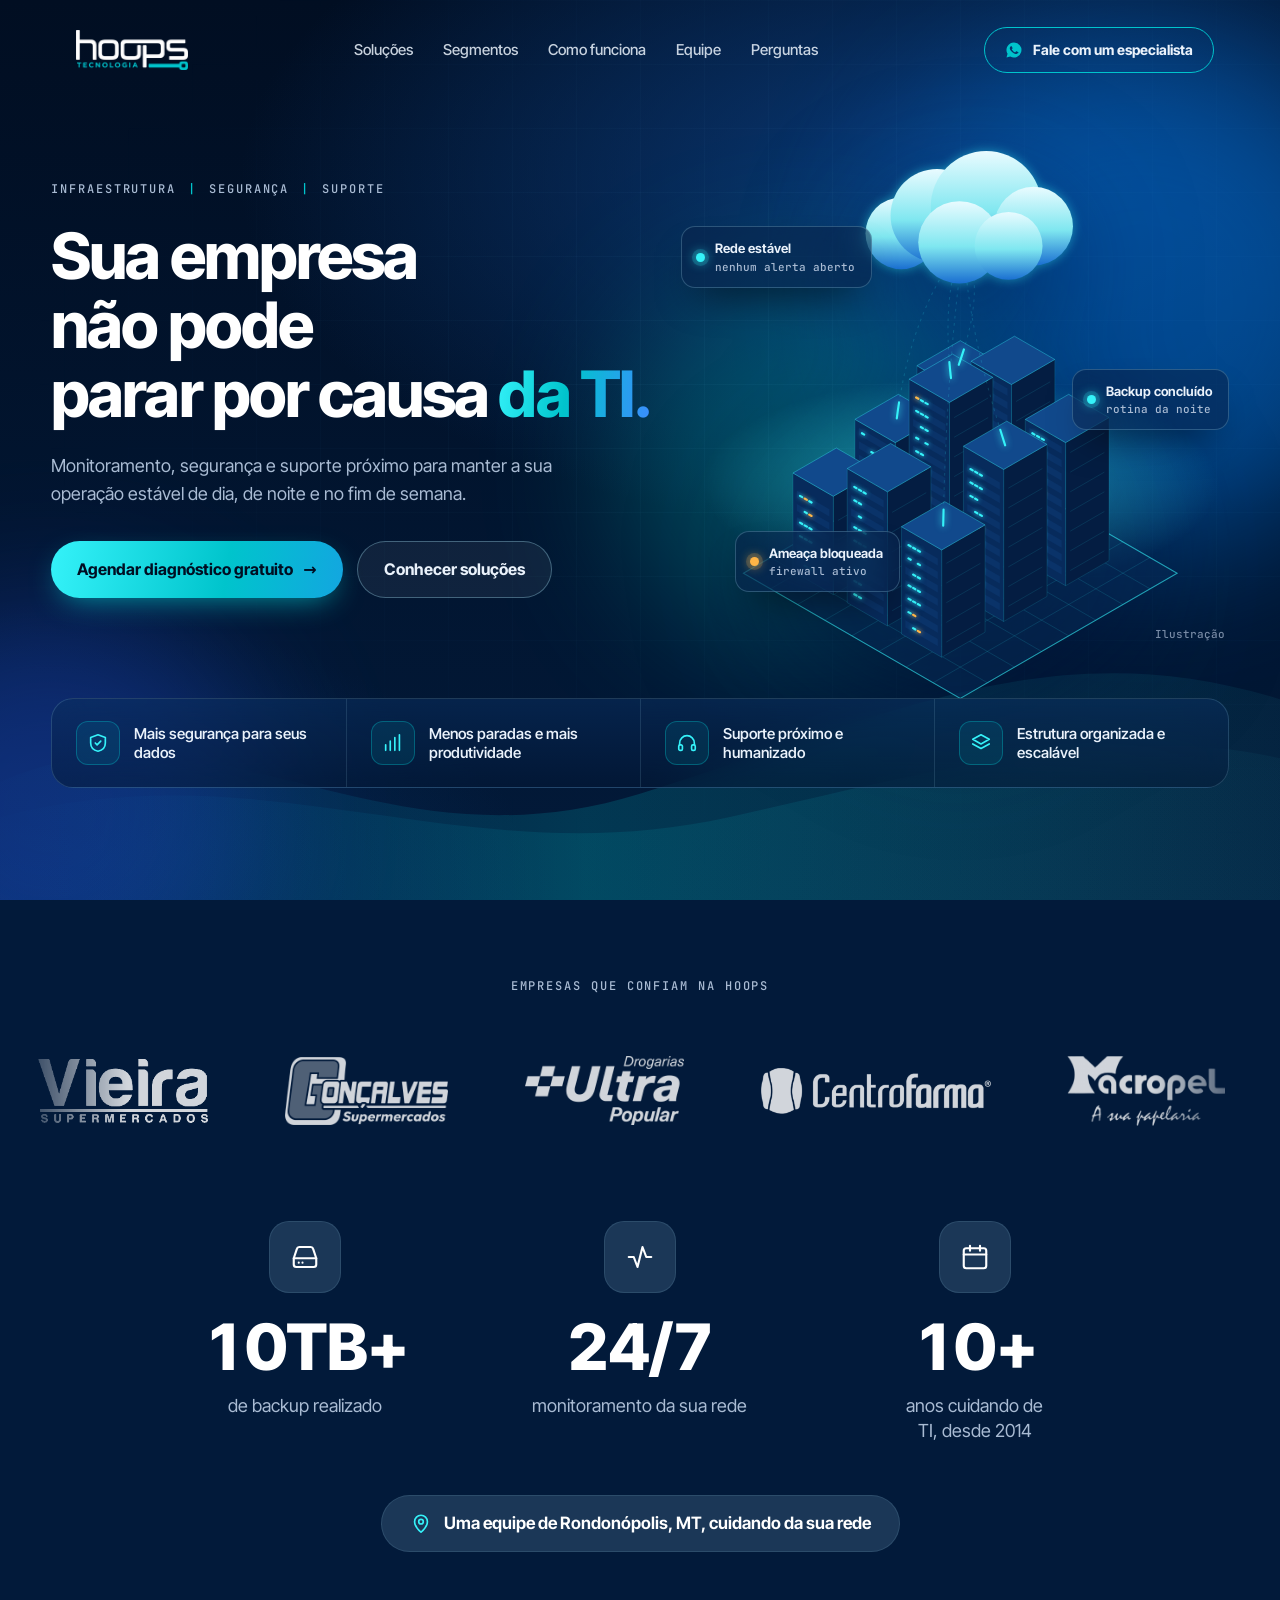
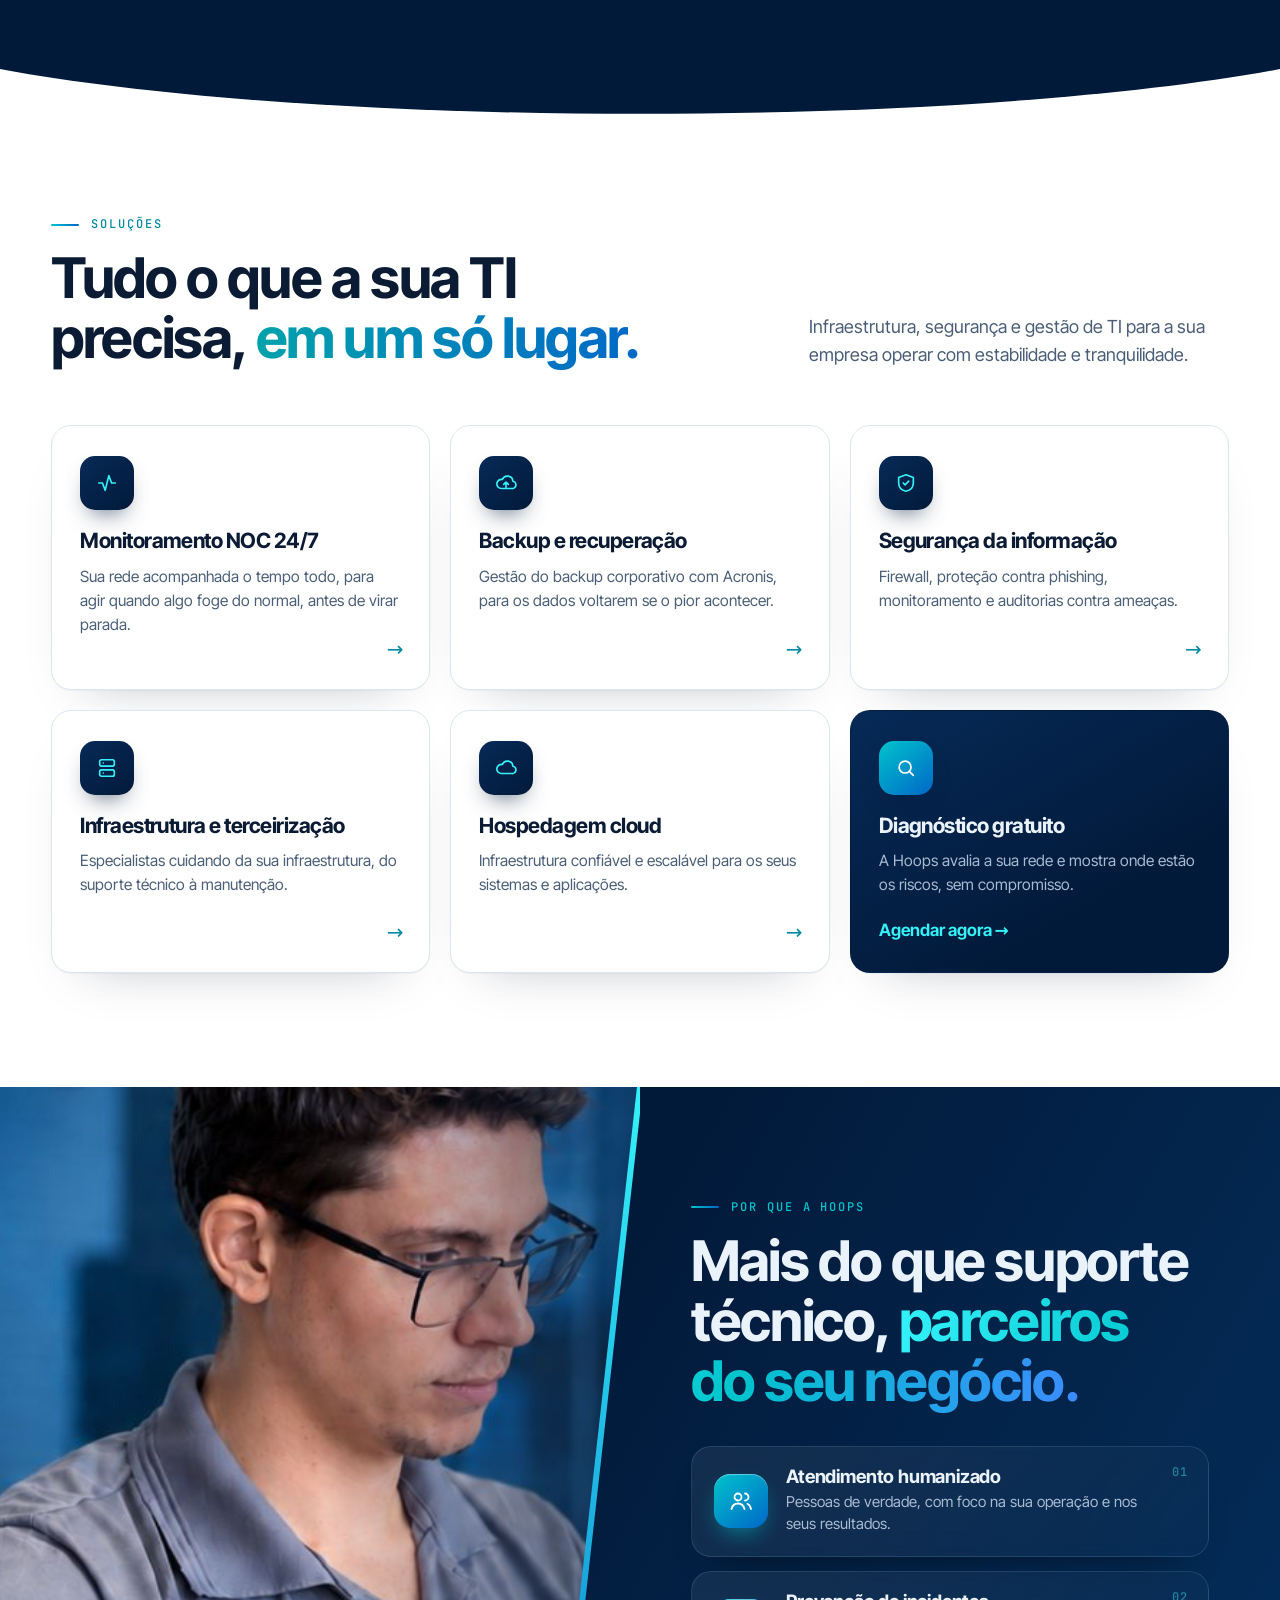
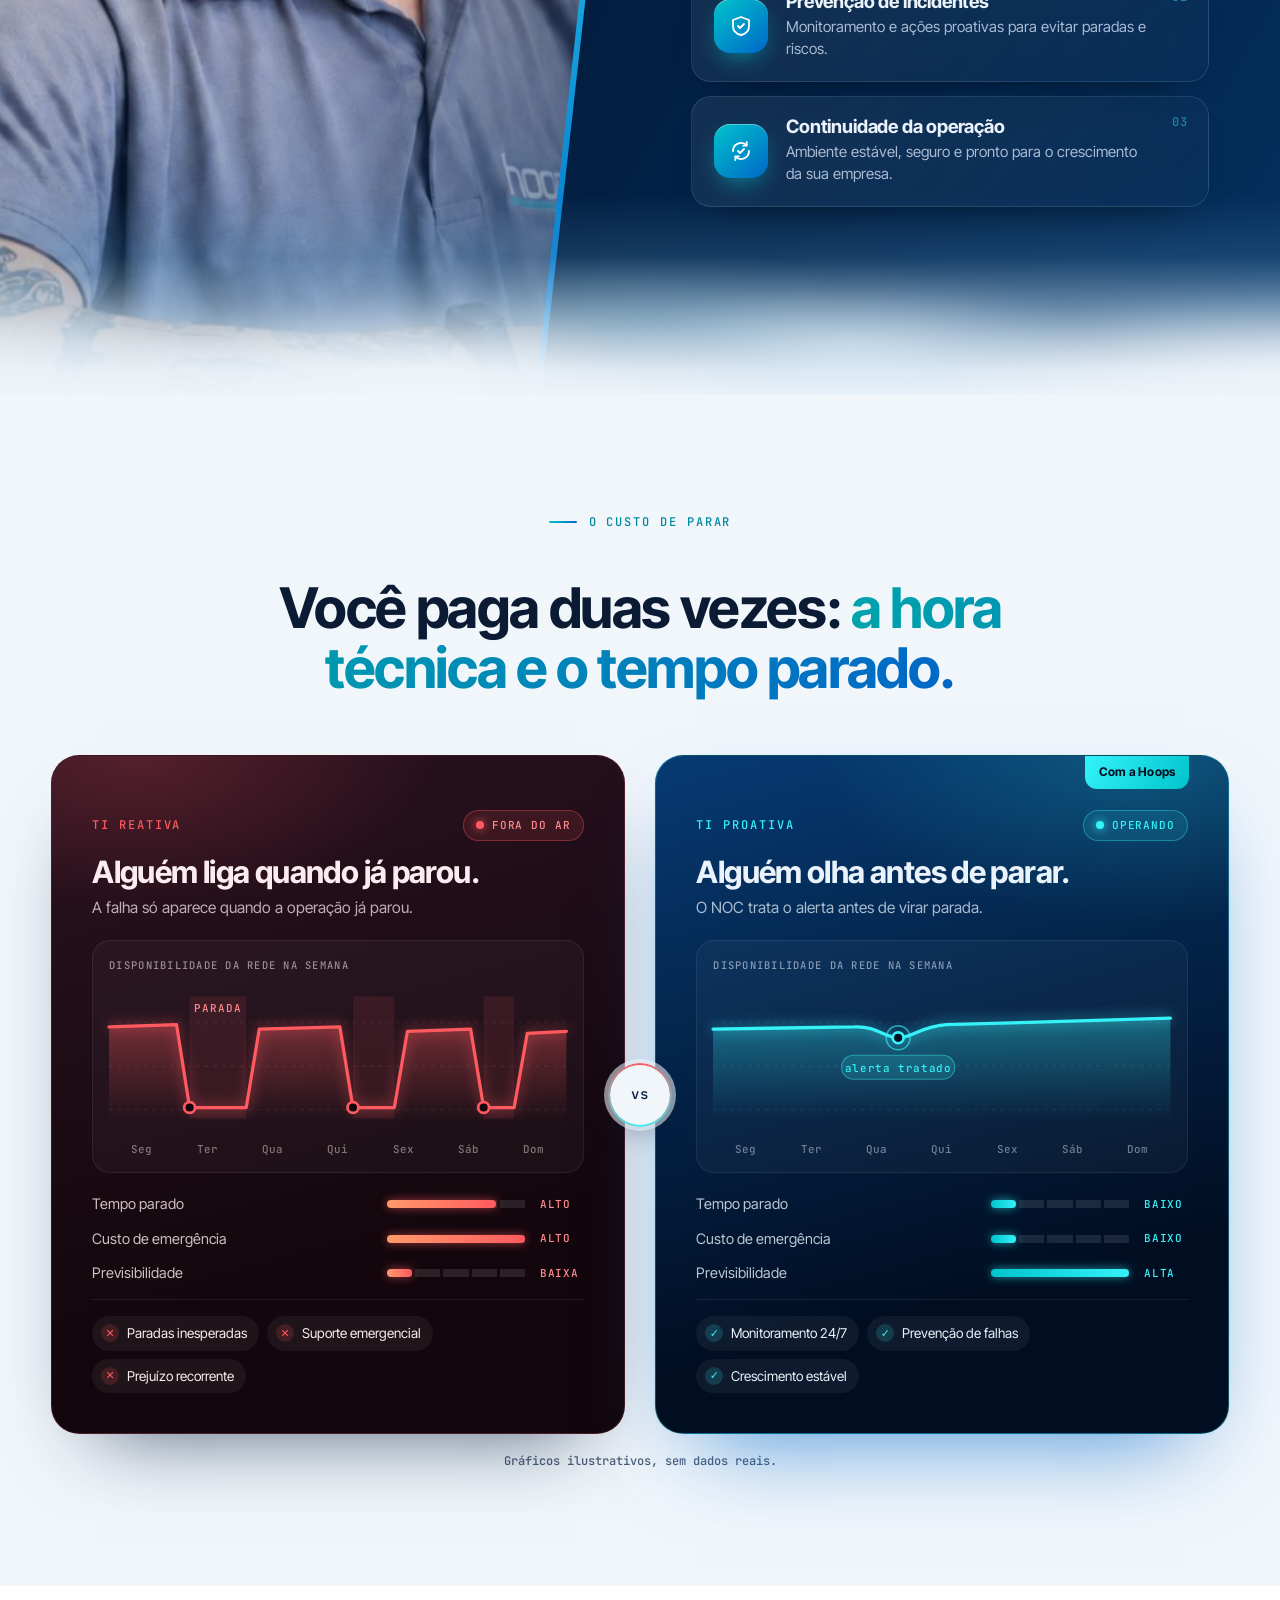
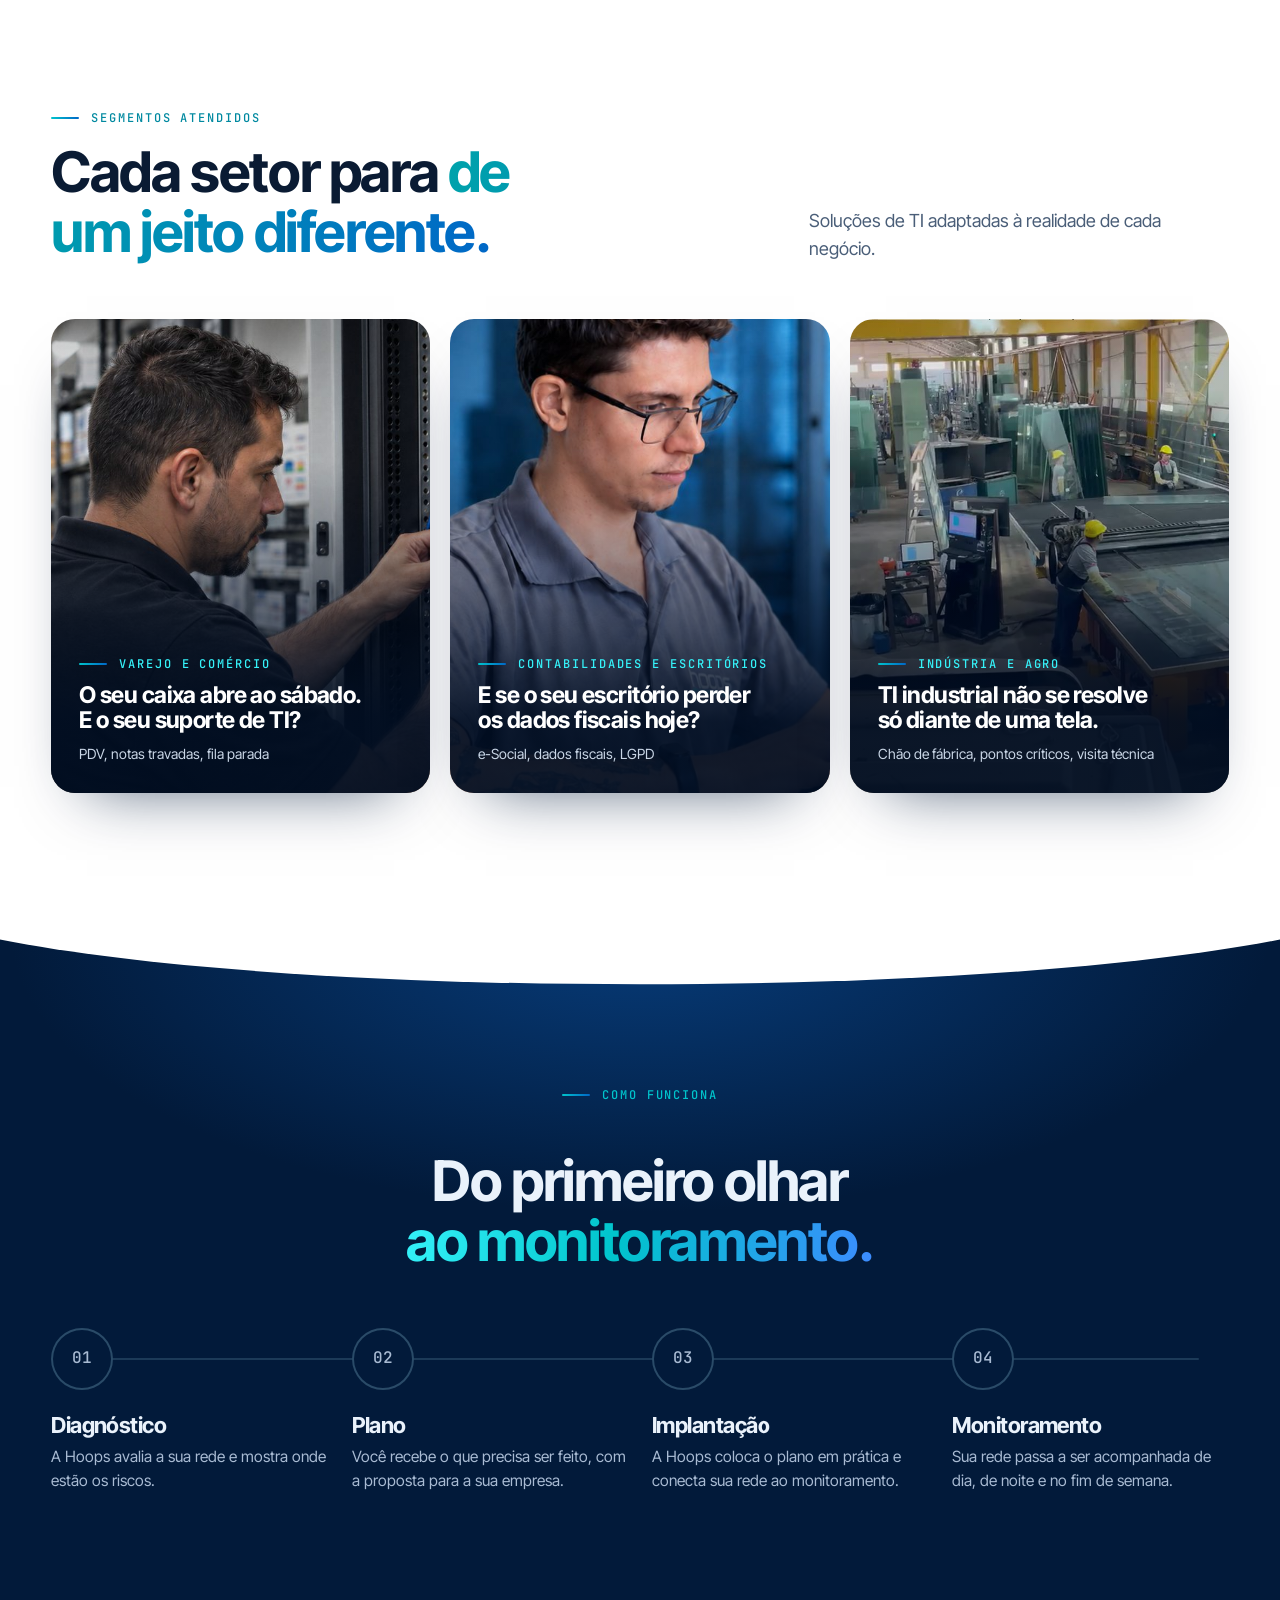
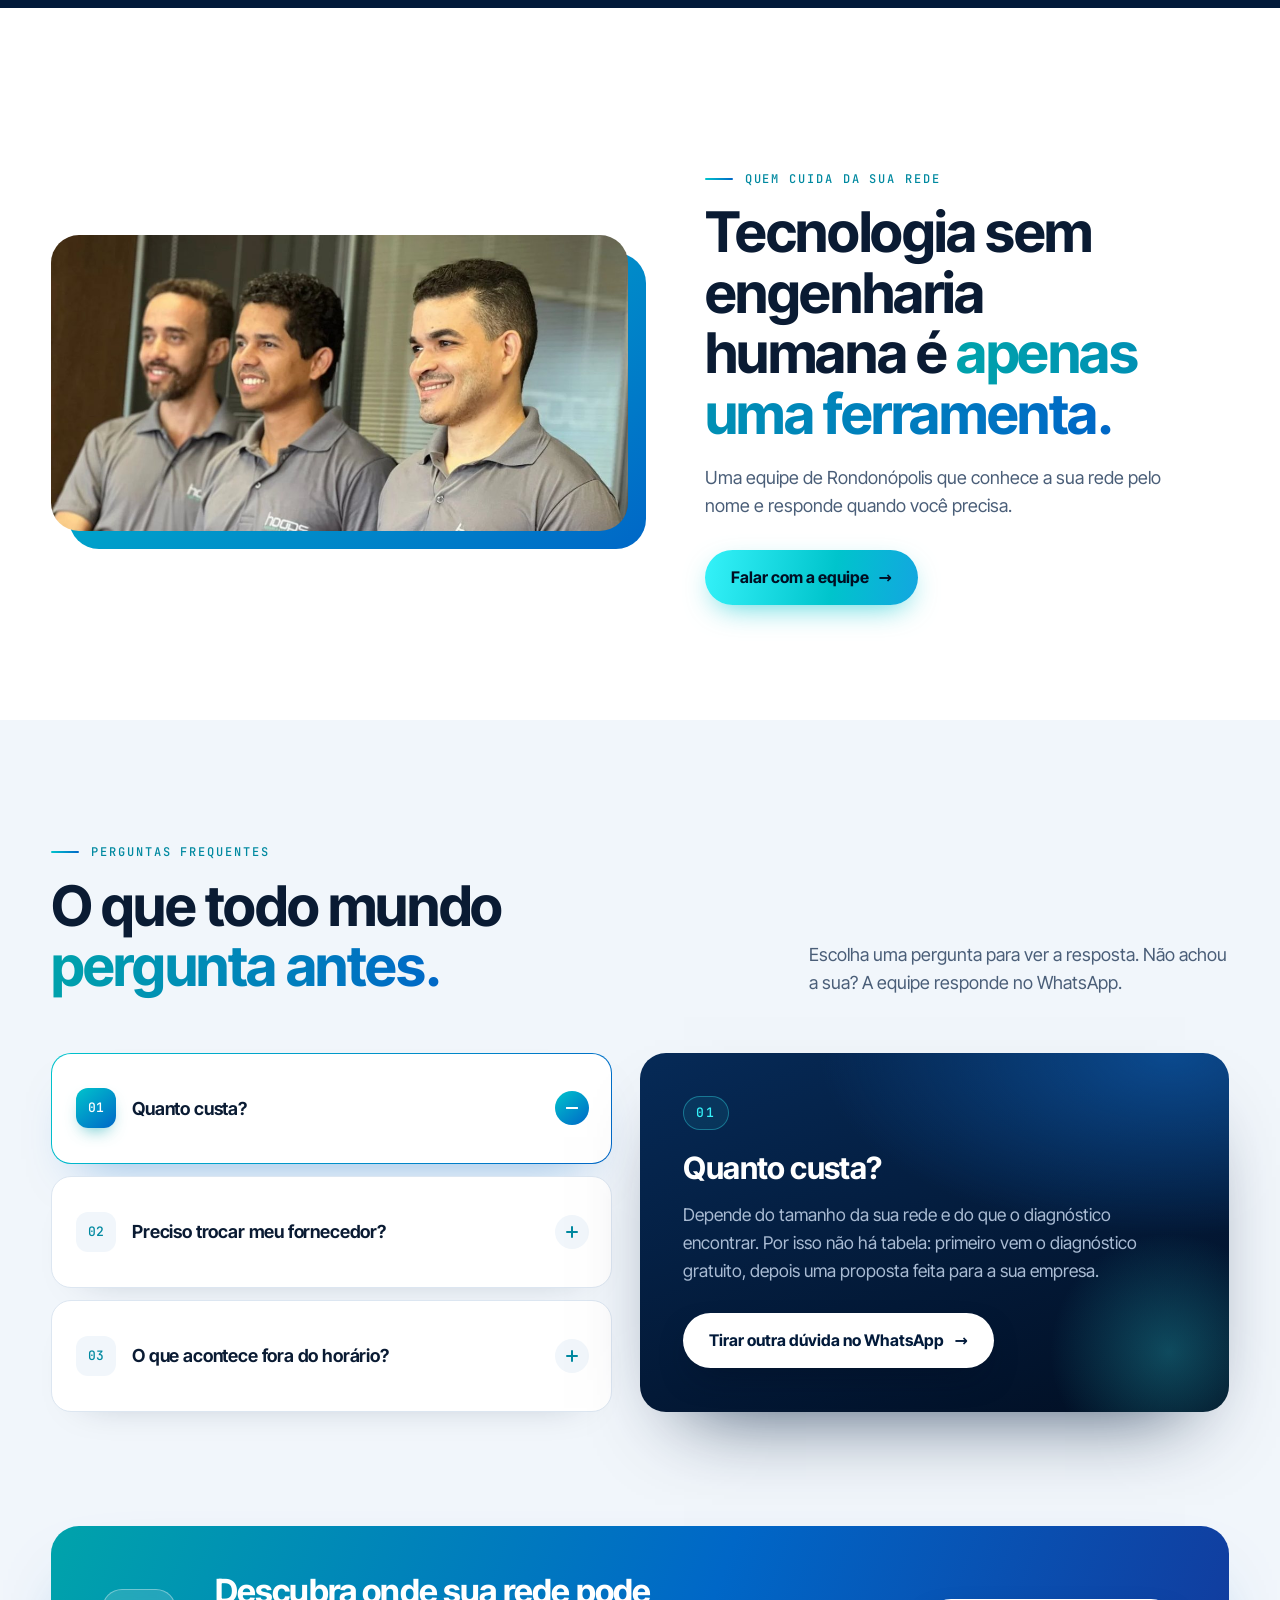
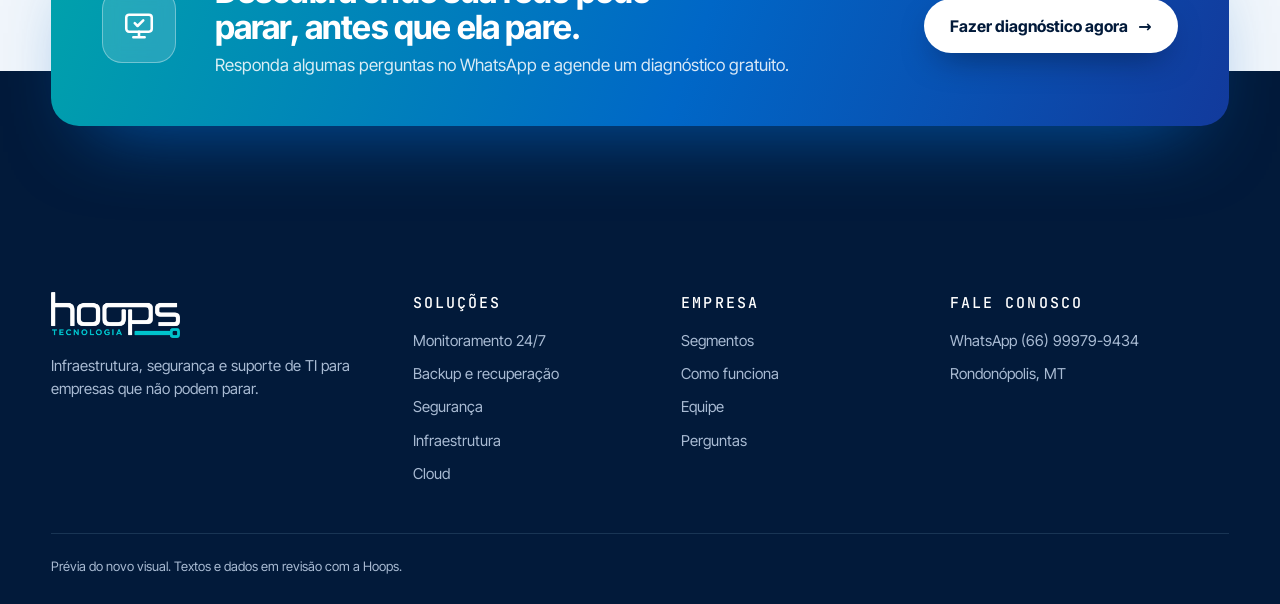
==== index.html @ 2986a9c1 "Gonçalves e Grupo NC refeitos a partir dos arquivos originais Co-Authored-By: Claude Opus 5.5 <norep" ====
<!doctype html>
<html lang="pt-BR">
<head>
  <meta charset="utf-8">
  <meta name="viewport" content="width=device-width, initial-scale=1">
  <title>Hoops Tecnologia | Infraestrutura, segurança e suporte de TI em Rondonópolis</title>
  <meta name="description" content="A Hoops Tecnologia cuida da TI da sua empresa em Rondonópolis: monitoramento 24/7, backup, segurança, infraestrutura e cloud. Agende um diagnóstico gratuito pelo WhatsApp.">
  <meta name="robots" content="noindex, nofollow">
  <meta name="theme-color" content="#010E22">
  <link rel="icon" href="img/icone.png" type="image/png">
  <link rel="preload" href="fonts/inter-tight-latin-wght-normal.woff2" as="font" type="font/woff2" crossorigin>
  <link rel="stylesheet" href="css/v2.css?v=19">
  <script>document.documentElement.classList.add('js');</script>
</head>
<body>
  <a class="pular" href="#conteudo">Pular para o conteúdo</a>

  <header class="topo" data-topo>
    <div class="topo__in">
      <a class="topo__logo" href="#conteudo" aria-label="Hoops Tecnologia, início"><img src="img/logo-branco.png" alt="Hoops Tecnologia" width="480" height="172"></a>
      <nav class="topo__nav" aria-label="Principal">
        <a href="#solucoes">Soluções</a>
        <a href="#segmentos">Segmentos</a>
        <a href="#como-funciona">Como funciona</a>
        <a href="#equipe">Equipe</a>
        <a href="#perguntas">Perguntas</a>
      </nav>
      <a class="btn btn--linha topo__cta" href="https://wa.me/5566999799434?text=Ol%C3%A1!%20Vim%20do%20site%20e%20quero%20agendar%20um%20diagn%C3%B3stico%20de%20TI." target="_blank" rel="noopener"><svg viewBox="0 0 24 24" aria-hidden="true"><path d="M12 2a10 10 0 0 0-8.6 15.1L2 22l5-1.3A10 10 0 1 0 12 2Zm5.3 14.1c-.2.6-1.3 1.2-1.8 1.2-.5.1-1 .2-3.3-.7-2.8-1.1-4.6-4-4.7-4.2-.1-.2-1.1-1.5-1.1-2.9s.7-2 1-2.3c.2-.3.5-.3.7-.3h.5c.2 0 .4 0 .6.5l.8 2c.1.2.1.4 0 .5l-.3.5-.4.4c-.1.2-.3.3-.1.6.2.3.8 1.3 1.7 2.1 1.2 1 2.1 1.3 2.4 1.5.3.1.5.1.6-.1l.9-1.1c.2-.3.4-.2.6-.1l1.9.9c.3.1.5.2.5.3.1.2.1.7-.2 1.3Z"/></svg>Fale com um especialista</a>
      <details class="topo__menu">
        <summary aria-label="Abrir menu"><span></span><span></span></summary>
        <nav aria-label="Principal, celular">
          <a href="#solucoes">Soluções</a>
          <a href="#segmentos">Segmentos</a>
          <a href="#como-funciona">Como funciona</a>
          <a href="#equipe">Equipe</a>
          <a href="#perguntas">Perguntas</a>
          <a class="btn" href="https://wa.me/5566999799434?text=Ol%C3%A1!%20Vim%20do%20site%20e%20quero%20agendar%20um%20diagn%C3%B3stico%20de%20TI." target="_blank" rel="noopener">Agendar diagnóstico</a>
        </nav>
      </details>
    </div>
  </header>

  <main id="conteudo">
    <!-- 1. Primeira tela: escura, com a cena isométrica e a onda de luz -->
    <section class="hero escuro" aria-labelledby="hero-titulo">
      <div class="hero__aurora" aria-hidden="true"><i></i><i></i><i></i></div>
      <svg class="hero__onda" viewBox="0 0 1440 320" preserveAspectRatio="none" aria-hidden="true">
        <defs><linearGradient id="gOnda" x1="0" x2="1"><stop offset="0" stop-color="#0067C7" stop-opacity="0"/><stop offset=".45" stop-color="#00C4CC"/><stop offset="1" stop-color="#35F2F9" stop-opacity=".2"/></linearGradient></defs>
        <path class="onda onda--1" d="M-80,246 L0,220 C240,140 420,300 720,230 C1000,165 1180,90 1440,150 C1490,162 1530,172 1560,180 L1560,320 L-80,320 Z"/>
        <path class="onda onda--2" d="M-80,266 L0,250 C300,190 520,300 820,250 C1080,205 1260,170 1440,200 C1490,208 1530,214 1560,218 L1560,320 L-80,320 Z"/>
      </svg>

      <div class="moldura hero__grade">
        <div class="hero__texto">
          <p class="selo-topo"><span>Infraestrutura</span><span>Segurança</span><span>Suporte</span></p>
          <h1 id="hero-titulo"><span class="linha">Sua empresa não pode</span> <span class="linha">parar por causa <span class="destaque">da TI.</span></span></h1>
          <p class="hero__lead">Monitoramento, segurança e suporte próximo para manter a sua operação estável de dia, de noite e no fim de semana.</p>
          <div class="hero__acoes">
            <a class="btn" href="https://wa.me/5566999799434?text=Ol%C3%A1!%20Vim%20do%20site%20e%20quero%20agendar%20um%20diagn%C3%B3stico%20de%20TI." target="_blank" rel="noopener">Agendar diagnóstico gratuito <span aria-hidden="true">→</span></a>
            <a class="btn btn--vidro" href="#solucoes">Conhecer soluções</a>
          </div>
        </div>
        <div class="hero__cena" data-paralaxe>
          <svg viewBox="0 -40 600 560" xmlns="http://www.w3.org/2000/svg" role="img" aria-label="Ilustração de um data center conectado à nuvem">
  <defs>
    <linearGradient id="gNuvem" x1="0" y1="0" x2="0" y2="1"><stop offset="0" stop-color="#E9FBFF"/><stop offset=".55" stop-color="#7FE7F0"/><stop offset="1" stop-color="#1A6FD1"/></linearGradient>
    <radialGradient id="gBrilho"><stop offset="0" stop-color="#35F2F9" stop-opacity=".55"/><stop offset="1" stop-color="#35F2F9" stop-opacity="0"/></radialGradient>
    <filter id="fDesfoque"><feGaussianBlur stdDeviation="6"/></filter>
  </defs>
  <ellipse class="brilho-chao" cx="300" cy="350" rx="290" ry="120" fill="url(#gBrilho)"/>
  <polygon class="base" points="300.0,310.0 542.5,450.0 300.0,590.0 57.5,450.0"/><polyline class="grade" points="300.0,310.0 57.5,450.0"/><polyline class="grade" points="300.0,310.0 542.5,450.0"/><polyline class="grade" points="330.3,327.5 87.8,467.5"/><polyline class="grade" points="269.7,327.5 512.2,467.5"/><polyline class="grade" points="360.6,345.0 118.1,485.0"/><polyline class="grade" points="239.4,345.0 481.9,485.0"/><polyline class="grade" points="390.9,362.5 148.4,502.5"/><polyline class="grade" points="209.1,362.5 451.6,502.5"/><polyline class="grade" points="421.2,380.0 178.8,520.0"/><polyline class="grade" points="178.8,380.0 421.2,520.0"/><polyline class="grade" points="451.6,397.5 209.1,537.5"/><polyline class="grade" points="148.4,397.5 390.9,537.5"/><polyline class="grade" points="481.9,415.0 239.4,555.0"/><polyline class="grade" points="118.1,415.0 360.6,555.0"/><polyline class="grade" points="512.2,432.5 269.7,572.5"/><polyline class="grade" points="87.8,432.5 330.3,572.5"/><polyline class="grade" points="542.5,450.0 300.0,590.0"/><polyline class="grade" points="57.5,450.0 300.0,590.0"/><polygon class="base-borda" points="300.0,310.0 542.5,450.0 300.0,590.0 57.5,450.0"/><polygon class="f-dir" points="345.0,366.0 296.5,394.0 296.5,244.0 345.0,216.0"/><polygon class="f-esq" points="251.5,368.0 296.5,394.0 296.5,244.0 251.5,218.0"/><polygon class="f-topo" points="300.0,190.0 345.0,216.0 296.5,244.0 251.5,218.0"/><polygon class="gaveta" points="255.8,360.5 292.2,381.5 292.2,373.5 255.8,352.5"/><polyline class="led" style="animation-delay:-0.60s" points="259.3,358.5 261.9,360.0"/><polyline class="led" style="animation-delay:-2.14s" points="264.5,361.5 267.1,363.0"/><polyline class="led led--alerta" style="animation-delay:-2.03s" points="269.7,364.5 272.3,366.0"/><polygon class="gaveta" points="255.8,345.5 292.2,366.5 292.2,358.5 255.8,337.5"/><polyline class="led" style="animation-delay:-0.28s" points="259.3,343.5 261.9,345.0"/><polyline class="led" style="animation-delay:-3.31s" points="264.5,346.5 267.1,348.0"/><polyline class="led" style="animation-delay:-2.51s" points="269.7,349.5 272.3,351.0"/><polygon class="gaveta" points="255.8,330.5 292.2,351.5 292.2,343.5 255.8,322.5"/><polyline class="led" style="animation-delay:-1.59s" points="259.3,328.5 261.9,330.0"/><polyline class="led" style="animation-delay:-3.43s" points="264.5,331.5 267.1,333.0"/><polyline class="led" style="animation-delay:-0.47s" points="269.7,334.5 272.3,336.0"/><polygon class="gaveta" points="255.8,315.5 292.2,336.5 292.2,328.5 255.8,307.5"/><polyline class="led" style="animation-delay:-2.33s" points="264.5,316.5 267.1,318.0"/><polyline class="led" style="animation-delay:-2.19s" points="269.7,319.5 272.3,321.0"/><polygon class="gaveta" points="255.8,300.5 292.2,321.5 292.2,313.5 255.8,292.5"/><polyline class="led" style="animation-delay:-0.82s" points="259.3,298.5 261.9,300.0"/><polyline class="led" style="animation-delay:-1.26s" points="264.5,301.5 267.1,303.0"/><polyline class="led" style="animation-delay:-1.20s" points="269.7,304.5 272.3,306.0"/><polygon class="gaveta" points="255.8,285.5 292.2,306.5 292.2,298.5 255.8,277.5"/><polyline class="led" style="animation-delay:-0.98s" points="259.3,283.5 261.9,285.0"/><polyline class="led" style="animation-delay:-3.50s" points="264.5,286.5 267.1,288.0"/><polyline class="led" style="animation-delay:-3.92s" points="269.7,289.5 272.3,291.0"/><polygon class="gaveta" points="255.8,270.5 292.2,291.5 292.2,283.5 255.8,262.5"/><polyline class="led" style="animation-delay:-3.03s" points="259.3,268.5 261.9,270.0"/><polyline class="led" style="animation-delay:-0.16s" points="264.5,271.5 267.1,273.0"/><polygon class="gaveta" points="255.8,255.5 292.2,276.5 292.2,268.5 255.8,247.5"/><polyline class="led" style="animation-delay:-3.50s" points="259.3,253.5 261.9,255.0"/><polyline class="led" style="animation-delay:-2.38s" points="264.5,256.5 267.1,258.0"/><polyline class="led" style="animation-delay:-3.36s" points="269.7,259.5 272.3,261.0"/><polygon class="gaveta" points="255.8,240.5 292.2,261.5 292.2,253.5 255.8,232.5"/><polyline class="led" style="animation-delay:-2.66s" points="259.3,238.5 261.9,240.0"/><polyline class="led" style="animation-delay:-2.59s" points="264.5,241.5 267.1,243.0"/><polyline class="ranhura" points="339.8,355.0 301.7,377.0"/><polyline class="ranhura" points="339.8,333.0 301.7,355.0"/><polyline class="ranhura" points="339.8,311.0 301.7,333.0"/><polyline class="ranhura" points="339.8,289.0 301.7,311.0"/><polyline class="ranhura" points="339.8,267.0 301.7,289.0"/><polyline class="ranhura" points="339.8,245.0 301.7,267.0"/><polygon class="f-dir" points="405.7,401.0 357.2,429.0 357.2,239.0 405.7,211.0"/><polygon class="f-esq" points="312.1,403.0 357.2,429.0 357.2,239.0 312.1,213.0"/><polygon class="f-topo" points="360.6,185.0 405.7,211.0 357.2,239.0 312.1,213.0"/><polygon class="gaveta" points="316.5,395.5 352.8,416.5 352.8,408.5 316.5,387.5"/><polyline class="led" style="animation-delay:-1.54s" points="319.9,393.5 322.5,395.0"/><polyline class="led" style="animation-delay:-1.85s" points="325.1,396.5 327.7,398.0"/><polyline class="led" style="animation-delay:-0.24s" points="330.3,399.5 332.9,401.0"/><polygon class="gaveta" points="316.5,380.5 352.8,401.5 352.8,393.5 316.5,372.5"/><polyline class="led" style="animation-delay:-0.99s" points="319.9,378.5 322.5,380.0"/><polyline class="led" style="animation-delay:-1.80s" points="330.3,384.5 332.9,386.0"/><polygon class="gaveta" points="316.5,365.5 352.8,386.5 352.8,378.5 316.5,357.5"/><polygon class="gaveta" points="316.5,350.5 352.8,371.5 352.8,363.5 316.5,342.5"/><polyline class="led" style="animation-delay:-1.66s" points="319.9,348.5 322.5,350.0"/><polygon class="gaveta" points="316.5,335.5 352.8,356.5 352.8,348.5 316.5,327.5"/><polyline class="led" style="animation-delay:-0.70s" points="319.9,333.5 322.5,335.0"/><polyline class="led" style="animation-delay:-1.94s" points="325.1,336.5 327.7,338.0"/><polyline class="led" style="animation-delay:-0.02s" points="330.3,339.5 332.9,341.0"/><polygon class="gaveta" points="316.5,320.5 352.8,341.5 352.8,333.5 316.5,312.5"/><polyline class="led" style="animation-delay:-2.27s" points="319.9,318.5 322.5,320.0"/><polyline class="led" style="animation-delay:-2.06s" points="325.1,321.5 327.7,323.0"/><polyline class="led" style="animation-delay:-0.22s" points="330.3,324.5 332.9,326.0"/><polygon class="gaveta" points="316.5,305.5 352.8,326.5 352.8,318.5 316.5,297.5"/><polygon class="gaveta" points="316.5,290.5 352.8,311.5 352.8,303.5 316.5,282.5"/><polyline class="led" style="animation-delay:-1.60s" points="319.9,288.5 322.5,290.0"/><polyline class="led" style="animation-delay:-0.25s" points="325.1,291.5 327.7,293.0"/><polyline class="led" style="animation-delay:-0.65s" points="330.3,294.5 332.9,296.0"/><polygon class="gaveta" points="316.5,275.5 352.8,296.5 352.8,288.5 316.5,267.5"/><polyline class="led" style="animation-delay:-0.00s" points="319.9,273.5 322.5,275.0"/><polyline class="led led--alerta" style="animation-delay:-1.45s" points="325.1,276.5 327.7,278.0"/><polygon class="gaveta" points="316.5,260.5 352.8,281.5 352.8,273.5 316.5,252.5"/><polyline class="led" style="animation-delay:-0.59s" points="319.9,258.5 322.5,260.0"/><polyline class="led" style="animation-delay:-1.46s" points="325.1,261.5 327.7,263.0"/><polygon class="gaveta" points="316.5,245.5 352.8,266.5 352.8,258.5 316.5,237.5"/><polyline class="led" style="animation-delay:-1.94s" points="325.1,246.5 327.7,248.0"/><polyline class="led" style="animation-delay:-1.37s" points="330.3,249.5 332.9,251.0"/><polygon class="gaveta" points="316.5,230.5 352.8,251.5 352.8,243.5 316.5,222.5"/><polyline class="led" style="animation-delay:-0.09s" points="325.1,231.5 327.7,233.0"/><polyline class="led" style="animation-delay:-0.59s" points="330.3,234.5 332.9,236.0"/><polyline class="ranhura" points="400.5,390.0 362.4,412.0"/><polyline class="ranhura" points="400.5,368.0 362.4,390.0"/><polyline class="ranhura" points="400.5,346.0 362.4,368.0"/><polyline class="ranhura" points="400.5,324.0 362.4,346.0"/><polyline class="ranhura" points="400.5,302.0 362.4,324.0"/><polyline class="ranhura" points="400.5,280.0 362.4,302.0"/><polyline class="ranhura" points="400.5,258.0 362.4,280.0"/><polyline class="ranhura" points="400.5,236.0 362.4,258.0"/><polygon class="f-dir" points="275.8,406.0 227.3,434.0 227.3,304.0 275.8,276.0"/><polygon class="f-esq" points="182.2,408.0 227.3,434.0 227.3,304.0 182.2,278.0"/><polygon class="f-topo" points="230.7,250.0 275.8,276.0 227.3,304.0 182.2,278.0"/><polygon class="gaveta" points="186.6,400.5 222.9,421.5 222.9,413.5 186.6,392.5"/><polyline class="led" style="animation-delay:-2.11s" points="190.0,398.5 192.6,400.0"/><polyline class="led" style="animation-delay:-1.04s" points="200.4,404.5 203.0,406.0"/><polygon class="gaveta" points="186.6,385.5 222.9,406.5 222.9,398.5 186.6,377.5"/><polyline class="led" style="animation-delay:-3.09s" points="190.0,383.5 192.6,385.0"/><polyline class="led" style="animation-delay:-0.89s" points="200.4,389.5 203.0,391.0"/><polygon class="gaveta" points="186.6,370.5 222.9,391.5 222.9,383.5 186.6,362.5"/><polygon class="gaveta" points="186.6,355.5 222.9,376.5 222.9,368.5 186.6,347.5"/><polyline class="led" style="animation-delay:-0.91s" points="195.2,356.5 197.8,358.0"/><polyline class="led led--alerta" style="animation-delay:-0.12s" points="200.4,359.5 203.0,361.0"/><polygon class="gaveta" points="186.6,340.5 222.9,361.5 222.9,353.5 186.6,332.5"/><polyline class="led" style="animation-delay:-1.04s" points="190.0,338.5 192.6,340.0"/><polyline class="led" style="animation-delay:-3.75s" points="200.4,344.5 203.0,346.0"/><polygon class="gaveta" points="186.6,325.5 222.9,346.5 222.9,338.5 186.6,317.5"/><polyline class="led" style="animation-delay:-0.88s" points="195.2,326.5 197.8,328.0"/><polyline class="led" style="animation-delay:-0.82s" points="200.4,329.5 203.0,331.0"/><polygon class="gaveta" points="186.6,310.5 222.9,331.5 222.9,323.5 186.6,302.5"/><polyline class="led" style="animation-delay:-2.61s" points="200.4,314.5 203.0,316.0"/><polygon class="gaveta" points="186.6,295.5 222.9,316.5 222.9,308.5 186.6,287.5"/><polyline class="led" style="animation-delay:-2.64s" points="190.0,293.5 192.6,295.0"/><polyline class="ranhura" points="270.6,395.0 232.5,417.0"/><polyline class="ranhura" points="270.6,373.0 232.5,395.0"/><polyline class="ranhura" points="270.6,351.0 232.5,373.0"/><polyline class="ranhura" points="270.6,329.0 232.5,351.0"/><polyline class="ranhura" points="270.6,307.0 232.5,329.0"/><polygon class="f-dir" points="466.3,436.0 417.8,464.0 417.8,304.0 466.3,276.0"/><polygon class="f-esq" points="372.7,438.0 417.8,464.0 417.8,304.0 372.7,278.0"/><polygon class="f-topo" points="421.2,250.0 466.3,276.0 417.8,304.0 372.7,278.0"/><polygon class="gaveta" points="377.1,430.5 413.4,451.5 413.4,443.5 377.1,422.5"/><polyline class="led" style="animation-delay:-0.71s" points="380.5,428.5 383.1,430.0"/><polyline class="led" style="animation-delay:-3.20s" points="385.7,431.5 388.3,433.0"/><polyline class="led" style="animation-delay:-1.61s" points="390.9,434.5 393.5,436.0"/><polygon class="gaveta" points="377.1,415.5 413.4,436.5 413.4,428.5 377.1,407.5"/><polyline class="led" style="animation-delay:-0.68s" points="380.5,413.5 383.1,415.0"/><polyline class="led" style="animation-delay:-3.62s" points="385.7,416.5 388.3,418.0"/><polyline class="led" style="animation-delay:-3.31s" points="390.9,419.5 393.5,421.0"/><polygon class="gaveta" points="377.1,400.5 413.4,421.5 413.4,413.5 377.1,392.5"/><polyline class="led" style="animation-delay:-1.40s" points="380.5,398.5 383.1,400.0"/><polyline class="led" style="animation-delay:-0.06s" points="385.7,401.5 388.3,403.0"/><polyline class="led" style="animation-delay:-2.11s" points="390.9,404.5 393.5,406.0"/><polygon class="gaveta" points="377.1,385.5 413.4,406.5 413.4,398.5 377.1,377.5"/><polyline class="led" style="animation-delay:-3.49s" points="380.5,383.5 383.1,385.0"/><polyline class="led" style="animation-delay:-1.01s" points="385.7,386.5 388.3,388.0"/><polyline class="led" style="animation-delay:-2.35s" points="390.9,389.5 393.5,391.0"/><polygon class="gaveta" points="377.1,370.5 413.4,391.5 413.4,383.5 377.1,362.5"/><polyline class="led" style="animation-delay:-0.52s" points="380.5,368.5 383.1,370.0"/><polyline class="led" style="animation-delay:-1.83s" points="385.7,371.5 388.3,373.0"/><polygon class="gaveta" points="377.1,355.5 413.4,376.5 413.4,368.5 377.1,347.5"/><polyline class="led" style="animation-delay:-3.67s" points="380.5,353.5 383.1,355.0"/><polyline class="led led--alerta" style="animation-delay:-2.09s" points="385.7,356.5 388.3,358.0"/><polyline class="led led--alerta" style="animation-delay:-0.73s" points="390.9,359.5 393.5,361.0"/><polygon class="gaveta" points="377.1,340.5 413.4,361.5 413.4,353.5 377.1,332.5"/><polyline class="led" style="animation-delay:-1.89s" points="385.7,341.5 388.3,343.0"/><polyline class="led" style="animation-delay:-1.30s" points="390.9,344.5 393.5,346.0"/><polygon class="gaveta" points="377.1,325.5 413.4,346.5 413.4,338.5 377.1,317.5"/><polyline class="led" style="animation-delay:-3.14s" points="380.5,323.5 383.1,325.0"/><polyline class="led" style="animation-delay:-0.99s" points="385.7,326.5 388.3,328.0"/><polygon class="gaveta" points="377.1,310.5 413.4,331.5 413.4,323.5 377.1,302.5"/><polyline class="led" style="animation-delay:-2.25s" points="380.5,308.5 383.1,310.0"/><polyline class="led" style="animation-delay:-2.45s" points="390.9,314.5 393.5,316.0"/><polygon class="gaveta" points="377.1,295.5 413.4,316.5 413.4,308.5 377.1,287.5"/><polyline class="led" style="animation-delay:-2.77s" points="380.5,293.5 383.1,295.0"/><polyline class="led" style="animation-delay:-1.91s" points="385.7,296.5 388.3,298.0"/><polyline class="led" style="animation-delay:-3.51s" points="390.9,299.5 393.5,301.0"/><polyline class="ranhura" points="461.1,425.0 423.0,447.0"/><polyline class="ranhura" points="461.1,403.0 423.0,425.0"/><polyline class="ranhura" points="461.1,381.0 423.0,403.0"/><polyline class="ranhura" points="461.1,359.0 423.0,381.0"/><polyline class="ranhura" points="461.1,337.0 423.0,359.0"/><polyline class="ranhura" points="461.1,315.0 423.0,337.0"/><polyline class="ranhura" points="461.1,293.0 423.0,315.0"/><polygon class="f-dir" points="336.4,441.0 287.9,469.0 287.9,259.0 336.4,231.0"/><polygon class="f-esq" points="242.8,443.0 287.9,469.0 287.9,259.0 242.8,233.0"/><polygon class="f-topo" points="291.3,205.0 336.4,231.0 287.9,259.0 242.8,233.0"/><polygon class="gaveta" points="247.2,435.5 283.5,456.5 283.5,448.5 247.2,427.5"/><polyline class="led" style="animation-delay:-2.24s" points="250.6,433.5 253.2,435.0"/><polyline class="led" style="animation-delay:-0.49s" points="261.0,439.5 263.6,441.0"/><polygon class="gaveta" points="247.2,420.5 283.5,441.5 283.5,433.5 247.2,412.5"/><polyline class="led" style="animation-delay:-0.96s" points="250.6,418.5 253.2,420.0"/><polyline class="led" style="animation-delay:-3.14s" points="255.8,421.5 258.4,423.0"/><polyline class="led" style="animation-delay:-2.86s" points="261.0,424.5 263.6,426.0"/><polygon class="gaveta" points="247.2,405.5 283.5,426.5 283.5,418.5 247.2,397.5"/><polyline class="led" style="animation-delay:-3.53s" points="250.6,403.5 253.2,405.0"/><polyline class="led" style="animation-delay:-3.81s" points="255.8,406.5 258.4,408.0"/><polyline class="led" style="animation-delay:-3.96s" points="261.0,409.5 263.6,411.0"/><polygon class="gaveta" points="247.2,390.5 283.5,411.5 283.5,403.5 247.2,382.5"/><polyline class="led" style="animation-delay:-1.73s" points="250.6,388.5 253.2,390.0"/><polyline class="led" style="animation-delay:-0.78s" points="255.8,391.5 258.4,393.0"/><polyline class="led" style="animation-delay:-0.08s" points="261.0,394.5 263.6,396.0"/><polygon class="gaveta" points="247.2,375.5 283.5,396.5 283.5,388.5 247.2,367.5"/><polyline class="led" style="animation-delay:-0.07s" points="250.6,373.5 253.2,375.0"/><polyline class="led" style="animation-delay:-2.05s" points="255.8,376.5 258.4,378.0"/><polygon class="gaveta" points="247.2,360.5 283.5,381.5 283.5,373.5 247.2,352.5"/><polyline class="led led--alerta" style="animation-delay:-1.06s" points="261.0,364.5 263.6,366.0"/><polygon class="gaveta" points="247.2,345.5 283.5,366.5 283.5,358.5 247.2,337.5"/><polyline class="led" style="animation-delay:-0.52s" points="255.8,346.5 258.4,348.0"/><polygon class="gaveta" points="247.2,330.5 283.5,351.5 283.5,343.5 247.2,322.5"/><polyline class="led" style="animation-delay:-0.60s" points="255.8,331.5 258.4,333.0"/><polyline class="led" style="animation-delay:-2.80s" points="261.0,334.5 263.6,336.0"/><polygon class="gaveta" points="247.2,315.5 283.5,336.5 283.5,328.5 247.2,307.5"/><polyline class="led" style="animation-delay:-2.75s" points="250.6,313.5 253.2,315.0"/><polyline class="led" style="animation-delay:-3.75s" points="255.8,316.5 258.4,318.0"/><polygon class="gaveta" points="247.2,300.5 283.5,321.5 283.5,313.5 247.2,292.5"/><polyline class="led" style="animation-delay:-3.42s" points="250.6,298.5 253.2,300.0"/><polyline class="led" style="animation-delay:-1.36s" points="261.0,304.5 263.6,306.0"/><polygon class="gaveta" points="247.2,285.5 283.5,306.5 283.5,298.5 247.2,277.5"/><polyline class="led" style="animation-delay:-0.52s" points="255.8,286.5 258.4,288.0"/><polyline class="led" style="animation-delay:-0.44s" points="261.0,289.5 263.6,291.0"/><polygon class="gaveta" points="247.2,270.5 283.5,291.5 283.5,283.5 247.2,262.5"/><polyline class="led" style="animation-delay:-0.81s" points="250.6,268.5 253.2,270.0"/><polyline class="led" style="animation-delay:-3.04s" points="255.8,271.5 258.4,273.0"/><polyline class="led" style="animation-delay:-0.71s" points="261.0,274.5 263.6,276.0"/><polygon class="gaveta" points="247.2,255.5 283.5,276.5 283.5,268.5 247.2,247.5"/><polyline class="led led--alerta" style="animation-delay:-1.00s" points="250.6,253.5 253.2,255.0"/><polyline class="led" style="animation-delay:-2.20s" points="255.8,256.5 258.4,258.0"/><polyline class="led" style="animation-delay:-3.74s" points="261.0,259.5 263.6,261.0"/><polyline class="ranhura" points="331.2,430.0 293.1,452.0"/><polyline class="ranhura" points="331.2,408.0 293.1,430.0"/><polyline class="ranhura" points="331.2,386.0 293.1,408.0"/><polyline class="ranhura" points="331.2,364.0 293.1,386.0"/><polyline class="ranhura" points="331.2,342.0 293.1,364.0"/><polyline class="ranhura" points="331.2,320.0 293.1,342.0"/><polyline class="ranhura" points="331.2,298.0 293.1,320.0"/><polyline class="ranhura" points="331.2,276.0 293.1,298.0"/><polyline class="ranhura" points="331.2,254.0 293.1,276.0"/><polygon class="f-dir" points="206.5,446.0 158.0,474.0 158.0,364.0 206.5,336.0"/><polygon class="f-esq" points="112.9,448.0 158.0,474.0 158.0,364.0 112.9,338.0"/><polygon class="f-topo" points="161.4,310.0 206.5,336.0 158.0,364.0 112.9,338.0"/><polygon class="gaveta" points="117.3,440.5 153.6,461.5 153.6,453.5 117.3,432.5"/><polyline class="led" style="animation-delay:-1.98s" points="125.9,441.5 128.5,443.0"/><polyline class="led" style="animation-delay:-2.03s" points="131.1,444.5 133.7,446.0"/><polygon class="gaveta" points="117.3,425.5 153.6,446.5 153.6,438.5 117.3,417.5"/><polyline class="led" style="animation-delay:-3.33s" points="125.9,426.5 128.5,428.0"/><polyline class="led" style="animation-delay:-1.62s" points="131.1,429.5 133.7,431.0"/><polygon class="gaveta" points="117.3,410.5 153.6,431.5 153.6,423.5 117.3,402.5"/><polyline class="led" style="animation-delay:-0.52s" points="120.7,408.5 123.3,410.0"/><polyline class="led" style="animation-delay:-1.02s" points="125.9,411.5 128.5,413.0"/><polyline class="led" style="animation-delay:-3.37s" points="131.1,414.5 133.7,416.0"/><polygon class="gaveta" points="117.3,395.5 153.6,416.5 153.6,408.5 117.3,387.5"/><polyline class="led" style="animation-delay:-1.13s" points="120.7,393.5 123.3,395.0"/><polyline class="led" style="animation-delay:-1.84s" points="125.9,396.5 128.5,398.0"/><polyline class="led" style="animation-delay:-1.05s" points="131.1,399.5 133.7,401.0"/><polygon class="gaveta" points="117.3,380.5 153.6,401.5 153.6,393.5 117.3,372.5"/><polyline class="led" style="animation-delay:-0.98s" points="125.9,381.5 128.5,383.0"/><polyline class="led led--alerta" style="animation-delay:-1.43s" points="131.1,384.5 133.7,386.0"/><polygon class="gaveta" points="117.3,365.5 153.6,386.5 153.6,378.5 117.3,357.5"/><polyline class="led" style="animation-delay:-1.90s" points="120.7,363.5 123.3,365.0"/><polyline class="led led--alerta" style="animation-delay:-2.02s" points="125.9,366.5 128.5,368.0"/><polyline class="led" style="animation-delay:-0.36s" points="131.1,369.5 133.7,371.0"/><polyline class="ranhura" points="201.3,435.0 163.2,457.0"/><polyline class="ranhura" points="201.3,413.0 163.2,435.0"/><polyline class="ranhura" points="201.3,391.0 163.2,413.0"/><polyline class="ranhura" points="201.3,369.0 163.2,391.0"/><polygon class="f-dir" points="397.0,476.0 348.5,504.0 348.5,334.0 397.0,306.0"/><polygon class="f-esq" points="303.5,478.0 348.5,504.0 348.5,334.0 303.5,308.0"/><polygon class="f-topo" points="352.0,280.0 397.0,306.0 348.5,334.0 303.5,308.0"/><polygon class="gaveta" points="307.8,470.5 344.2,491.5 344.2,483.5 307.8,462.5"/><polyline class="led" style="animation-delay:-0.09s" points="311.3,468.5 313.9,470.0"/><polyline class="led" style="animation-delay:-2.34s" points="316.5,471.5 319.1,473.0"/><polygon class="gaveta" points="307.8,455.5 344.2,476.5 344.2,468.5 307.8,447.5"/><polyline class="led" style="animation-delay:-2.86s" points="311.3,453.5 313.9,455.0"/><polyline class="led" style="animation-delay:-1.30s" points="316.5,456.5 319.1,458.0"/><polyline class="led" style="animation-delay:-2.90s" points="321.7,459.5 324.2,461.0"/><polygon class="gaveta" points="307.8,440.5 344.2,461.5 344.2,453.5 307.8,432.5"/><polyline class="led" style="animation-delay:-3.34s" points="311.3,438.5 313.9,440.0"/><polyline class="led" style="animation-delay:-2.94s" points="316.5,441.5 319.1,443.0"/><polyline class="led" style="animation-delay:-2.10s" points="321.7,444.5 324.2,446.0"/><polygon class="gaveta" points="307.8,425.5 344.2,446.5 344.2,438.5 307.8,417.5"/><polygon class="gaveta" points="307.8,410.5 344.2,431.5 344.2,423.5 307.8,402.5"/><polyline class="led" style="animation-delay:-3.57s" points="311.3,408.5 313.9,410.0"/><polyline class="led led--alerta" style="animation-delay:-0.92s" points="316.5,411.5 319.1,413.0"/><polyline class="led" style="animation-delay:-1.44s" points="321.7,414.5 324.2,416.0"/><polygon class="gaveta" points="307.8,395.5 344.2,416.5 344.2,408.5 307.8,387.5"/><polyline class="led" style="animation-delay:-2.51s" points="316.5,396.5 319.1,398.0"/><polyline class="led led--alerta" style="animation-delay:-1.96s" points="321.7,399.5 324.2,401.0"/><polygon class="gaveta" points="307.8,380.5 344.2,401.5 344.2,393.5 307.8,372.5"/><polyline class="led" style="animation-delay:-2.01s" points="316.5,381.5 319.1,383.0"/><polyline class="led" style="animation-delay:-0.26s" points="321.7,384.5 324.2,386.0"/><polygon class="gaveta" points="307.8,365.5 344.2,386.5 344.2,378.5 307.8,357.5"/><polyline class="led" style="animation-delay:-0.30s" points="311.3,363.5 313.9,365.0"/><polyline class="led" style="animation-delay:-0.82s" points="316.5,366.5 319.1,368.0"/><polygon class="gaveta" points="307.8,350.5 344.2,371.5 344.2,363.5 307.8,342.5"/><polyline class="led" style="animation-delay:-1.53s" points="311.3,348.5 313.9,350.0"/><polyline class="led" style="animation-delay:-3.07s" points="316.5,351.5 319.1,353.0"/><polyline class="led" style="animation-delay:-0.31s" points="321.7,354.5 324.2,356.0"/><polygon class="gaveta" points="307.8,335.5 344.2,356.5 344.2,348.5 307.8,327.5"/><polyline class="led" style="animation-delay:-2.97s" points="311.3,333.5 313.9,335.0"/><polyline class="led" style="animation-delay:-0.05s" points="316.5,336.5 319.1,338.0"/><polyline class="led" style="animation-delay:-2.69s" points="321.7,339.5 324.2,341.0"/><polyline class="ranhura" points="391.8,465.0 353.7,487.0"/><polyline class="ranhura" points="391.8,443.0 353.7,465.0"/><polyline class="ranhura" points="391.8,421.0 353.7,443.0"/><polyline class="ranhura" points="391.8,399.0 353.7,421.0"/><polyline class="ranhura" points="391.8,377.0 353.7,399.0"/><polyline class="ranhura" points="391.8,355.0 353.7,377.0"/><polyline class="ranhura" points="391.8,333.0 353.7,355.0"/><polygon class="f-dir" points="267.1,481.0 218.6,509.0 218.6,359.0 267.1,331.0"/><polygon class="f-esq" points="173.6,483.0 218.6,509.0 218.6,359.0 173.6,333.0"/><polygon class="f-topo" points="222.1,305.0 267.1,331.0 218.6,359.0 173.6,333.0"/><polygon class="gaveta" points="177.9,475.5 214.3,496.5 214.3,488.5 177.9,467.5"/><polyline class="led" style="animation-delay:-1.16s" points="181.4,473.5 184.0,475.0"/><polyline class="led" style="animation-delay:-1.87s" points="186.6,476.5 189.1,478.0"/><polygon class="gaveta" points="177.9,460.5 214.3,481.5 214.3,473.5 177.9,452.5"/><polyline class="led" style="animation-delay:-3.91s" points="181.4,458.5 184.0,460.0"/><polyline class="led" style="animation-delay:-1.84s" points="186.6,461.5 189.1,463.0"/><polygon class="gaveta" points="177.9,445.5 214.3,466.5 214.3,458.5 177.9,437.5"/><polyline class="led" style="animation-delay:-1.07s" points="181.4,443.5 184.0,445.0"/><polyline class="led" style="animation-delay:-2.33s" points="191.7,449.5 194.3,451.0"/><polygon class="gaveta" points="177.9,430.5 214.3,451.5 214.3,443.5 177.9,422.5"/><polyline class="led" style="animation-delay:-3.81s" points="181.4,428.5 184.0,430.0"/><polyline class="led" style="animation-delay:-3.55s" points="191.7,434.5 194.3,436.0"/><polygon class="gaveta" points="177.9,415.5 214.3,436.5 214.3,428.5 177.9,407.5"/><polyline class="led" style="animation-delay:-3.59s" points="181.4,413.5 184.0,415.0"/><polyline class="led" style="animation-delay:-0.01s" points="186.6,416.5 189.1,418.0"/><polyline class="led" style="animation-delay:-1.21s" points="191.7,419.5 194.3,421.0"/><polygon class="gaveta" points="177.9,400.5 214.3,421.5 214.3,413.5 177.9,392.5"/><polyline class="led" style="animation-delay:-1.26s" points="181.4,398.5 184.0,400.0"/><polyline class="led" style="animation-delay:-3.00s" points="186.6,401.5 189.1,403.0"/><polyline class="led" style="animation-delay:-3.71s" points="191.7,404.5 194.3,406.0"/><polygon class="gaveta" points="177.9,385.5 214.3,406.5 214.3,398.5 177.9,377.5"/><polyline class="led" style="animation-delay:-1.49s" points="186.6,386.5 189.1,388.0"/><polygon class="gaveta" points="177.9,370.5 214.3,391.5 214.3,383.5 177.9,362.5"/><polyline class="led" style="animation-delay:-1.44s" points="181.4,368.5 184.0,370.0"/><polyline class="led" style="animation-delay:-0.19s" points="186.6,371.5 189.1,373.0"/><polygon class="gaveta" points="177.9,355.5 214.3,376.5 214.3,368.5 177.9,347.5"/><polyline class="led" style="animation-delay:-3.74s" points="181.4,353.5 184.0,355.0"/><polyline class="led" style="animation-delay:-2.04s" points="186.6,356.5 189.1,358.0"/><polyline class="led" style="animation-delay:-3.82s" points="191.7,359.5 194.3,361.0"/><polyline class="ranhura" points="261.9,470.0 223.8,492.0"/><polyline class="ranhura" points="261.9,448.0 223.8,470.0"/><polyline class="ranhura" points="261.9,426.0 223.8,448.0"/><polyline class="ranhura" points="261.9,404.0 223.8,426.0"/><polyline class="ranhura" points="261.9,382.0 223.8,404.0"/><polyline class="ranhura" points="261.9,360.0 223.8,382.0"/><polygon class="f-dir" points="327.7,516.0 279.2,544.0 279.2,424.0 327.7,396.0"/><polygon class="f-esq" points="234.2,518.0 279.2,544.0 279.2,424.0 234.2,398.0"/><polygon class="f-topo" points="282.7,370.0 327.7,396.0 279.2,424.0 234.2,398.0"/><polygon class="gaveta" points="238.5,510.5 274.9,531.5 274.9,523.5 238.5,502.5"/><polyline class="led" style="animation-delay:-3.65s" points="247.2,511.5 249.8,513.0"/><polyline class="led led--alerta" style="animation-delay:-2.88s" points="252.4,514.5 255.0,516.0"/><polygon class="gaveta" points="238.5,495.5 274.9,516.5 274.9,508.5 238.5,487.5"/><polyline class="led" style="animation-delay:-1.80s" points="242.0,493.5 244.6,495.0"/><polyline class="led led--alerta" style="animation-delay:-1.14s" points="247.2,496.5 249.8,498.0"/><polygon class="gaveta" points="238.5,480.5 274.9,501.5 274.9,493.5 238.5,472.5"/><polyline class="led" style="animation-delay:-1.89s" points="242.0,478.5 244.6,480.0"/><polyline class="led" style="animation-delay:-2.96s" points="247.2,481.5 249.8,483.0"/><polyline class="led" style="animation-delay:-2.62s" points="252.4,484.5 255.0,486.0"/><polygon class="gaveta" points="238.5,465.5 274.9,486.5 274.9,478.5 238.5,457.5"/><polyline class="led" style="animation-delay:-1.58s" points="242.0,463.5 244.6,465.0"/><polyline class="led" style="animation-delay:-0.83s" points="247.2,466.5 249.8,468.0"/><polyline class="led" style="animation-delay:-0.88s" points="252.4,469.5 255.0,471.0"/><polygon class="gaveta" points="238.5,450.5 274.9,471.5 274.9,463.5 238.5,442.5"/><polyline class="led" style="animation-delay:-0.56s" points="247.2,451.5 249.8,453.0"/><polyline class="led" style="animation-delay:-1.37s" points="252.4,454.5 255.0,456.0"/><polygon class="gaveta" points="238.5,435.5 274.9,456.5 274.9,448.5 238.5,427.5"/><polyline class="led" style="animation-delay:-1.03s" points="242.0,433.5 244.6,435.0"/><polyline class="led" style="animation-delay:-1.65s" points="252.4,439.5 255.0,441.0"/><polygon class="gaveta" points="238.5,420.5 274.9,441.5 274.9,433.5 238.5,412.5"/><polyline class="led" style="animation-delay:-1.51s" points="242.0,418.5 244.6,420.0"/><polyline class="led" style="animation-delay:-1.11s" points="247.2,421.5 249.8,423.0"/><polyline class="led" style="animation-delay:-2.01s" points="252.4,424.5 255.0,426.0"/><polyline class="ranhura" points="322.5,505.0 284.4,527.0"/><polyline class="ranhura" points="322.5,483.0 284.4,505.0"/><polyline class="ranhura" points="322.5,461.0 284.4,483.0"/><polyline class="ranhura" points="322.5,439.0 284.4,461.0"/><polyline class="ranhura" points="322.5,417.0 284.4,439.0"/><path class="fio" d="M298.3,217.0 Q330.2,128.5 304.0,80.0"/><path class="pulso" style="animation-delay:-0.0s" d="M298.3,217.0 Q330.2,128.5 304.0,80.0"/><path class="fio" d="M229.0,277.0 Q243.8,158.5 304.0,80.0"/><path class="pulso" style="animation-delay:-1.4s" d="M229.0,277.0 Q243.8,158.5 304.0,80.0"/><path class="fio" d="M289.6,232.0 Q278.5,136.0 304.0,80.0"/><path class="pulso" style="animation-delay:-2.8s" d="M289.6,232.0 Q278.5,136.0 304.0,80.0"/><path class="fio" d="M350.2,307.0 Q307.0,173.5 304.0,80.0"/><path class="pulso" style="animation-delay:-4.2s" d="M350.2,307.0 Q307.0,173.5 304.0,80.0"/><path class="fio" d="M280.9,397.0 Q284.5,218.5 304.0,80.0"/><path class="pulso" style="animation-delay:-5.6s" d="M280.9,397.0 Q284.5,218.5 304.0,80.0"/>
  <g class="nuvem">
    <g filter="url(#fDesfoque)" fill="#35F2F9" opacity=".45"><circle cx="234" cy="70" r="40"/><circle cx="274" cy="50" r="52"/><circle cx="329" cy="40" r="62"/><circle cx="382" cy="62" r="44"/><circle cx="299" cy="80" r="46"/><circle cx="354" cy="84" r="38"/></g>
    <g fill="url(#gNuvem)"><circle cx="234" cy="70" r="40"/><circle cx="274" cy="50" r="52"/><circle cx="329" cy="40" r="62"/><circle cx="382" cy="62" r="44"/><circle cx="299" cy="80" r="46"/><circle cx="354" cy="84" r="38"/></g>
  </g>
</svg>
          <div class="chip chip--a" aria-hidden="true"><i></i><b>Rede estável</b><small>nenhum alerta aberto</small></div>
          <div class="chip chip--b" aria-hidden="true"><i></i><b>Backup concluído</b><small>rotina da noite</small></div>
          <div class="chip chip--c" aria-hidden="true"><i></i><b>Ameaça bloqueada</b><small>firewall ativo</small></div>
          <p class="selo-ilustra">Ilustração</p>
        </div>
      </div>

      <ul class="moldura beneficios" aria-label="O que a Hoops entrega">
        <li class="rv"><span class="ico"><svg viewBox="0 0 24 24"><path d="M12 3 20 6v6c0 5-3.5 8-8 9-4.5-1-8-4-8-9V6l8-3Z"/><path d="m9 12 2 2 4-4"/></svg></span>Mais segurança para seus dados</li>
        <li class="rv"><span class="ico"><svg viewBox="0 0 24 24"><path d="M4 20V14M9 20V10M14 20V6M19 20V3"/></svg></span>Menos paradas e mais produtividade</li>
        <li class="rv"><span class="ico"><svg viewBox="0 0 24 24"><path d="M4 14v-2a8 8 0 0 1 16 0v2"/><rect x="3" y="14" width="4" height="6" rx="1.5"/><rect x="17" y="14" width="4" height="6" rx="1.5"/></svg></span>Suporte próximo e humanizado</li>
        <li class="rv"><span class="ico"><svg viewBox="0 0 24 24"><path d="m12 3 9 5-9 5-9-5 9-5Z"/><path d="m3 13 9 5 9-5"/></svg></span>Estrutura organizada e escalável</li>
      </ul>
    </section>

    <!-- 2. Clientes -->
    <section class="clientes escuro" aria-labelledby="clientes-titulo">
      <h2 class="rotulo" id="clientes-titulo">Empresas que confiam na Hoops</h2>
      <div class="clientes__faixa">
        <div class="clientes__trilho">
          <ul class="clientes__lista"><li style="--h:64px"><img src="img/clientes/vieira.png" alt="Vieira Supermercados" width="276" height="104" decoding="async"><img class="cor" src="img/clientes-cor/vieira.png" alt="" width="356" height="190" loading="lazy" decoding="async"></li><li style="--h:68px"><img src="img/clientes/goncalves.png" alt="Gonçalves Supermercados" width="384" height="160" decoding="async"><img class="cor" src="img/clientes-cor/goncalves.png" alt="" width="453" height="200" loading="lazy" decoding="async"></li><li style="--h:69px"><img src="img/clientes/ultra-popular.png" alt="Drogarias Ultra Popular" width="368" height="160" decoding="async"><img class="cor" src="img/clientes-cor/ultra-popular.png" alt="" width="460" height="200" loading="lazy" decoding="async"></li><li style="--h:47px"><img src="img/clientes/centrofarma.png" alt="Centrofarma" width="813" height="160" decoding="async"><img class="cor" src="img/clientes-cor/centrofarma.png" alt="" width="924" height="200" loading="lazy" decoding="async"></li><li style="--h:70px"><img src="img/clientes/macropel.png" alt="Macropel" width="360" height="160" decoding="async"><img class="cor" src="img/clientes-cor/macropel.png" alt="" width="414" height="200" loading="lazy" decoding="async"></li><li style="--h:49px"><img src="img/clientes/goulart.png" alt="Grupo Goulart Agropecuária" width="613" height="133" decoding="async"><img class="cor" src="img/clientes-cor/goulart.png" alt="" width="628" height="159" loading="lazy" decoding="async"></li><li style="--h:70px"><img src="img/clientes/ponte-alta.png" alt="Grupo Ponte Alta" width="177" height="160" decoding="async"><img class="cor" src="img/clientes-cor/ponte-alta.png" alt="" width="220" height="200" loading="lazy" decoding="async"></li><li style="--h:70px"><img src="img/clientes/jjd.png" alt="Grupo JJD Agropecuária e Transporte" width="185" height="160" decoding="async"><img class="cor" src="img/clientes-cor/jjd.png" alt="" width="231" height="200" loading="lazy" decoding="async"></li><li style="--h:70px"><img src="img/clientes/grupo-nc.png" alt="Grupo NC" width="289" height="160" decoding="async"><img class="cor" src="img/clientes-cor/grupo-nc.png" alt="" width="347" height="200" loading="lazy" decoding="async"></li><li style="--h:51px"><img src="img/clientes/guapore.png" alt="Guaporé Vidros" width="684" height="160" decoding="async"><img class="cor" src="img/clientes-cor/guapore.png" alt="" width="644" height="200" loading="lazy" decoding="async"></li><li style="--h:41px"><img src="img/clientes/vidroauto.png" alt="VidroAuto" width="1034" height="160" decoding="async"><img class="cor" src="img/clientes-cor/vidroauto.png" alt="" width="1200" height="200" loading="lazy" decoding="async"></li><li style="--h:64px"><img src="img/clientes/iz-auto.png" alt="IZ Auto Peças" width="427" height="160" decoding="async"><img class="cor" src="img/clientes-cor/iz-auto.png" alt="" width="468" height="200" loading="lazy" decoding="async"></li><li style="--h:70px"><img src="img/clientes/svi.png" alt="SVI" width="333" height="160" decoding="async"><img class="cor" src="img/clientes-cor/svi.png" alt="" width="396" height="200" loading="lazy" decoding="async"></li><li style="--h:70px"><img src="img/clientes/amaretto.png" alt="Amaretto" width="318" height="160" decoding="async"><img class="cor" src="img/clientes-cor/amaretto.png" alt="" width="380" height="200" loading="lazy" decoding="async"></li><li style="--h:61px"><img src="img/clientes/unicorp.png" alt="Unicorp" width="470" height="160" decoding="async"><img class="cor" src="img/clientes-cor/unicorp.png" alt="" width="587" height="200" loading="lazy" decoding="async"></li><li style="--h:48px"><img src="img/clientes/seglog.png" alt="Seglog Segurança Eletrônica" width="313" height="66" decoding="async"><img class="cor" src="img/clientes-cor/seglog.png" alt="" width="329" height="82" loading="lazy" decoding="async"></li></ul><ul class="clientes__lista" aria-hidden="true"><li style="--h:64px"><img src="img/clientes/vieira.png" alt="" width="276" height="104" decoding="async"><img class="cor" src="img/clientes-cor/vieira.png" alt="" width="356" height="190" loading="lazy" decoding="async"></li><li style="--h:68px"><img src="img/clientes/goncalves.png" alt="" width="384" height="160" decoding="async"><img class="cor" src="img/clientes-cor/goncalves.png" alt="" width="453" height="200" loading="lazy" decoding="async"></li><li style="--h:69px"><img src="img/clientes/ultra-popular.png" alt="" width="368" height="160" decoding="async"><img class="cor" src="img/clientes-cor/ultra-popular.png" alt="" width="460" height="200" loading="lazy" decoding="async"></li><li style="--h:47px"><img src="img/clientes/centrofarma.png" alt="" width="813" height="160" decoding="async"><img class="cor" src="img/clientes-cor/centrofarma.png" alt="" width="924" height="200" loading="lazy" decoding="async"></li><li style="--h:70px"><img src="img/clientes/macropel.png" alt="" width="360" height="160" decoding="async"><img class="cor" src="img/clientes-cor/macropel.png" alt="" width="414" height="200" loading="lazy" decoding="async"></li><li style="--h:49px"><img src="img/clientes/goulart.png" alt="" width="613" height="133" decoding="async"><img class="cor" src="img/clientes-cor/goulart.png" alt="" width="628" height="159" loading="lazy" decoding="async"></li><li style="--h:70px"><img src="img/clientes/ponte-alta.png" alt="" width="177" height="160" decoding="async"><img class="cor" src="img/clientes-cor/ponte-alta.png" alt="" width="220" height="200" loading="lazy" decoding="async"></li><li style="--h:70px"><img src="img/clientes/jjd.png" alt="" width="185" height="160" decoding="async"><img class="cor" src="img/clientes-cor/jjd.png" alt="" width="231" height="200" loading="lazy" decoding="async"></li><li style="--h:70px"><img src="img/clientes/grupo-nc.png" alt="" width="289" height="160" decoding="async"><img class="cor" src="img/clientes-cor/grupo-nc.png" alt="" width="347" height="200" loading="lazy" decoding="async"></li><li style="--h:51px"><img src="img/clientes/guapore.png" alt="" width="684" height="160" decoding="async"><img class="cor" src="img/clientes-cor/guapore.png" alt="" width="644" height="200" loading="lazy" decoding="async"></li><li style="--h:41px"><img src="img/clientes/vidroauto.png" alt="" width="1034" height="160" decoding="async"><img class="cor" src="img/clientes-cor/vidroauto.png" alt="" width="1200" height="200" loading="lazy" decoding="async"></li><li style="--h:64px"><img src="img/clientes/iz-auto.png" alt="" width="427" height="160" decoding="async"><img class="cor" src="img/clientes-cor/iz-auto.png" alt="" width="468" height="200" loading="lazy" decoding="async"></li><li style="--h:70px"><img src="img/clientes/svi.png" alt="" width="333" height="160" decoding="async"><img class="cor" src="img/clientes-cor/svi.png" alt="" width="396" height="200" loading="lazy" decoding="async"></li><li style="--h:70px"><img src="img/clientes/amaretto.png" alt="" width="318" height="160" decoding="async"><img class="cor" src="img/clientes-cor/amaretto.png" alt="" width="380" height="200" loading="lazy" decoding="async"></li><li style="--h:61px"><img src="img/clientes/unicorp.png" alt="" width="470" height="160" decoding="async"><img class="cor" src="img/clientes-cor/unicorp.png" alt="" width="587" height="200" loading="lazy" decoding="async"></li><li style="--h:48px"><img src="img/clientes/seglog.png" alt="" width="313" height="66" decoding="async"><img class="cor" src="img/clientes-cor/seglog.png" alt="" width="329" height="82" loading="lazy" decoding="async"></li></ul>
        </div>
      </div>
      <div class="moldura">
        <ul class="numeros">
          <li class="rv"><span class="numeros__ico" aria-hidden="true"><svg viewBox="0 0 24 24"><path d="M3 13h18v5a2 2 0 0 1-2 2H5a2 2 0 0 1-2-2v-5Z"/><path d="M3 13 5.5 5.5A2 2 0 0 1 7.4 4h9.2a2 2 0 0 1 1.9 1.5L21 13"/><path d="M7 16.5h.01M10 16.5h.01"/></svg></span><strong><b data-conta="10">10</b>TB+</strong><span>de backup realizado</span></li>
          <li class="rv"><span class="numeros__ico" aria-hidden="true"><svg viewBox="0 0 24 24"><path d="M3 12h4l3 8 4-16 3 8h4"/></svg></span><strong>24/7</strong><span>monitoramento da sua rede</span></li>
          <li class="rv"><span class="numeros__ico" aria-hidden="true"><svg viewBox="0 0 24 24"><rect x="3" y="5" width="18" height="16" rx="2"/><path d="M3 10h18M8 3v4M16 3v4"/></svg></span><strong><b data-conta="10">10</b>+</strong><span>anos cuidando de TI, desde 2014</span></li>
        </ul>
        <p class="numeros__selo rv"><svg viewBox="0 0 24 24" aria-hidden="true"><path d="M12 21s-7-6.2-7-11.5a7 7 0 0 1 14 0C19 14.8 12 21 12 21Z"/><circle cx="12" cy="9.5" r="2.5"/></svg>Uma equipe de Rondonópolis, MT, cuidando da sua rede</p>
      </div>
    </section>

    <!-- 3. Soluções: branco -->
    <section class="claro solucoes" id="solucoes">
      <svg class="corte corte--topo" viewBox="0 0 1440 90" preserveAspectRatio="none" aria-hidden="true"><path d="M0,0 L1440,0 L1440,20 C1080,90 360,90 0,20 Z"/></svg>
      <div class="moldura">
        <div class="cab">
          <div>
            <p class="rotulo rv">Soluções</p>
            <h2 class="titulo rv">Tudo o que a sua TI precisa, <span class="destaque">em um só lugar.</span></h2>
          </div>
          <p class="cab__lead rv">Infraestrutura, segurança e gestão de TI para a sua empresa operar com estabilidade e tranquilidade.</p>
        </div>
        <div class="cards">
          <article class="card rv" data-luz>
            <span class="card__ico"><svg viewBox="0 0 24 24"><path d="M3 12h4l3 8 4-16 3 8h4"/></svg></span>
            <h3>Monitoramento NOC 24/7</h3>
            <p>Sua rede acompanhada o tempo todo, para agir quando algo foge do normal, antes de virar parada.</p>
            <span class="card__seta" aria-hidden="true">→</span>
          </article>
          <article class="card rv" data-luz>
            <span class="card__ico"><svg viewBox="0 0 24 24"><path d="M7 18a5 5 0 1 1 1-9.9A6 6 0 0 1 19.5 10 4 4 0 0 1 18 18H7Z"/><path d="m12 11 0 6M9.5 13.5 12 11l2.5 2.5"/></svg></span>
            <h3>Backup e recuperação</h3>
            <p>Gestão do backup corporativo com Acronis, para os dados voltarem se o pior acontecer.</p>
            <span class="card__seta" aria-hidden="true">→</span>
          </article>
          <article class="card rv" data-luz>
            <span class="card__ico"><svg viewBox="0 0 24 24"><path d="M12 3 20 6v6c0 5-3.5 8-8 9-4.5-1-8-4-8-9V6l8-3Z"/><path d="m9 12 2 2 4-4"/></svg></span>
            <h3>Segurança da informação</h3>
            <p>Firewall, proteção contra phishing, monitoramento e auditorias contra ameaças.</p>
            <span class="card__seta" aria-hidden="true">→</span>
          </article>
          <article class="card rv" data-luz>
            <span class="card__ico"><svg viewBox="0 0 24 24"><rect x="4" y="3" width="16" height="7" rx="2"/><rect x="4" y="14" width="16" height="7" rx="2"/><path d="M8 6.5h.01M8 17.5h.01"/></svg></span>
            <h3>Infraestrutura e terceirização</h3>
            <p>Especialistas cuidando da sua infraestrutura, do suporte técnico à manutenção.</p>
            <span class="card__seta" aria-hidden="true">→</span>
          </article>
          <article class="card rv" data-luz>
            <span class="card__ico"><svg viewBox="0 0 24 24"><path d="M7 18a5 5 0 1 1 1-9.9A6 6 0 0 1 19.5 10 4 4 0 0 1 18 18H7Z"/></svg></span>
            <h3>Hospedagem cloud</h3>
            <p>Infraestrutura confiável e escalável para os seus sistemas e aplicações.</p>
            <span class="card__seta" aria-hidden="true">→</span>
          </article>
          <article class="card card--destaque rv" data-luz>
            <span class="card__ico"><svg viewBox="0 0 24 24"><circle cx="11" cy="11" r="6.5"/><path d="m20 20-4.4-4.4"/></svg></span>
            <h3>Diagnóstico gratuito</h3>
            <p>A Hoops avalia a sua rede e mostra onde estão os riscos, sem compromisso.</p>
            <a class="card__link" href="https://wa.me/5566999799434?text=Ol%C3%A1!%20Vim%20do%20site%20e%20quero%20agendar%20um%20diagn%C3%B3stico%20de%20TI." target="_blank" rel="noopener">Agendar agora <span aria-hidden="true">→</span></a>
          </article>
        </div>
      </div>
    </section>

    <!-- 4. Parceria: divisão diagonal foto | azul -->
    <section class="parceria escuro" aria-labelledby="parceria-titulo">
      <div class="parceria__foto" data-paralaxe-foto><img src="img/escritorio.jpg" alt="Especialista da Hoops trabalhando em um notebook" width="1080" height="640" loading="lazy" decoding="async"></div>
      <div class="parceria__texto">
        <p class="rotulo rv">Por que a Hoops</p>
        <h2 class="titulo rv" id="parceria-titulo">Mais do que suporte técnico, <span class="destaque">parceiros do seu negócio.</span></h2>
        <ul class="pilares">
          <li class="rv"><span class="ico"><svg viewBox="0 0 24 24"><circle cx="9" cy="8" r="3.5"/><path d="M2.5 20c.8-3.5 3.4-5.5 6.5-5.5s5.7 2 6.5 5.5"/><path d="M16 4.5a3.5 3.5 0 0 1 0 7M18.5 14.8c1.8.8 3 2.6 3.5 5.2"/></svg></span><div><h3>Atendimento humanizado</h3><p>Pessoas de verdade, com foco na sua operação e nos seus resultados.</p></div></li>
          <li class="rv"><span class="ico"><svg viewBox="0 0 24 24"><path d="M12 3 20 6v6c0 5-3.5 8-8 9-4.5-1-8-4-8-9V6l8-3Z"/><path d="m9 12 2 2 4-4"/></svg></span><div><h3>Prevenção de incidentes</h3><p>Monitoramento e ações proativas para evitar paradas e riscos.</p></div></li>
          <li class="rv"><span class="ico"><svg viewBox="0 0 24 24"><path d="M20 12a8 8 0 0 1-13.7 5.6"/><path d="M4 12a8 8 0 0 1 13.7-5.6"/><path d="M17.7 3v3.6h-3.6"/><path d="M6.3 21v-3.6h3.6"/><path d="m9 12 2 2 4-4"/></svg></span><div><h3>Continuidade da operação</h3><p>Ambiente estável, seguro e pronto para o crescimento da sua empresa.</p></div></li>
        </ul>
      </div>
      <div class="parceria__neblina" aria-hidden="true"></div>
    </section>

    <!-- 5. O custo de parar: divisão vermelho | ciano -->
    <section class="custo claro claro--gelo" aria-labelledby="custo-titulo">
      <div class="moldura">
        <div class="cab cab--centro">
          <p class="rotulo rv">O custo de parar</p>
          <h2 class="titulo rv" id="custo-titulo">Você paga duas vezes: <span class="destaque">a hora técnica e o tempo parado.</span></h2>
        </div>
        <div class="duelo rv">
          <article class="painel painel--reativa">
            <header class="painel__cab">
              <p class="painel__tag">TI reativa</p>
              <span class="painel__status"><i></i>Fora do ar</span>
            </header>
            <h3>Alguém liga quando já parou.</h3>
            <p class="painel__sub">A falha só aparece quando a operação já parou.</p>
            <figure class="painel__grafico" aria-hidden="true">
              <figcaption>Disponibilidade da rede na semana</figcaption>
              <svg viewBox="0 0 420 170">
                <defs><linearGradient id="gReativa" x1="0" y1="0" x2="0" y2="1"><stop offset="0" stop-color="#FF5A5F" stop-opacity=".35"/><stop offset="1" stop-color="#FF5A5F" stop-opacity="0"/></linearGradient></defs>
                <g class="grade-g"><line x1="0" y1="40" x2="420" y2="40"/><line x1="0" y1="80" x2="420" y2="80"/><line x1="0" y1="120" x2="420" y2="120"/></g>
                <g class="zonas"><rect x="74" y="16" width="52" height="112"/><rect x="224" y="16" width="38" height="112"/><rect x="344" y="16" width="28" height="112"/></g>
                <text class="zona-rotulo" x="100" y="30">parada</text>
                <path class="area" d="M0,44 L62,42 L74,118 L126,118 L138,46 L212,44 L224,118 L262,118 L274,48 L332,46 L344,118 L372,118 L384,50 L420,48 L420,130 L0,130 Z" fill="url(#gReativa)"/>
                <path class="linha" pathLength="1" d="M0,44 L62,42 L74,118 L126,118 L138,46 L212,44 L224,118 L262,118 L274,48 L332,46 L344,118 L372,118 L384,50 L420,48"/>
                <g class="marcas"><circle cx="74" cy="118" r="5"/><circle cx="224" cy="118" r="5"/><circle cx="344" cy="118" r="5"/></g>
                <g class="dias"><text x="30" y="160">Seg</text><text x="90" y="160">Ter</text><text x="150" y="160">Qua</text><text x="210" y="160">Qui</text><text x="270" y="160">Sex</text><text x="330" y="160">Sáb</text><text x="390" y="160">Dom</text></g>
              </svg>
            </figure>
            <dl class="medidores">
              <div><dt>Tempo parado</dt><dd><span class="barra" style="--n:4"></span><b>alto</b></dd></div>
              <div><dt>Custo de emergência</dt><dd><span class="barra" style="--n:5"></span><b>alto</b></dd></div>
              <div><dt>Previsibilidade</dt><dd><span class="barra" style="--n:1"></span><b>baixa</b></dd></div>
            </dl>
            <ul class="painel__itens"><li>Paradas inesperadas</li><li>Suporte emergencial</li><li>Prejuízo recorrente</li></ul>
          </article>

          <div class="duelo__vs" aria-hidden="true"><span>vs</span></div>

          <article class="painel painel--proativa">
            <span class="painel__selo">Com a Hoops</span>
            <header class="painel__cab">
              <p class="painel__tag">TI proativa</p>
              <span class="painel__status"><i></i>Operando</span>
            </header>
            <h3>Alguém olha antes de parar.</h3>
            <p class="painel__sub">O NOC trata o alerta antes de virar parada.</p>
            <figure class="painel__grafico" aria-hidden="true">
              <figcaption>Disponibilidade da rede na semana</figcaption>
              <svg viewBox="0 0 420 170">
                <defs><linearGradient id="gProativa" x1="0" y1="0" x2="0" y2="1"><stop offset="0" stop-color="#35F2F9" stop-opacity=".32"/><stop offset="1" stop-color="#35F2F9" stop-opacity="0"/></linearGradient></defs>
                <g class="grade-g"><line x1="0" y1="40" x2="420" y2="40"/><line x1="0" y1="80" x2="420" y2="80"/><line x1="0" y1="120" x2="420" y2="120"/></g>
                <path class="area" d="M0,46 C40,45 90,45 130,44 C150,43 158,54 170,54 C182,54 190,44 214,42 C280,40 350,38 420,36 L420,130 L0,130 Z" fill="url(#gProativa)"/>
                <path class="linha" pathLength="1" d="M0,46 C40,45 90,45 130,44 C150,43 158,54 170,54 C182,54 190,44 214,42 C280,40 350,38 420,36"/>
                <g class="alerta-tratado"><circle class="anel" cx="170" cy="54" r="11"/><circle cx="170" cy="54" r="5"/><rect x="118" y="70" width="104" height="22" rx="11"/><text x="170" y="85">alerta tratado</text></g>
                <g class="dias"><text x="30" y="160">Seg</text><text x="90" y="160">Ter</text><text x="150" y="160">Qua</text><text x="210" y="160">Qui</text><text x="270" y="160">Sex</text><text x="330" y="160">Sáb</text><text x="390" y="160">Dom</text></g>
              </svg>
            </figure>
            <dl class="medidores">
              <div><dt>Tempo parado</dt><dd><span class="barra" style="--n:1"></span><b>baixo</b></dd></div>
              <div><dt>Custo de emergência</dt><dd><span class="barra" style="--n:1"></span><b>baixo</b></dd></div>
              <div><dt>Previsibilidade</dt><dd><span class="barra" style="--n:5"></span><b>alta</b></dd></div>
            </dl>
            <ul class="painel__itens"><li>Monitoramento 24/7</li><li>Prevenção de falhas</li><li>Crescimento estável</li></ul>
          </article>
        </div>
        <p class="nota">Gráficos ilustrativos, sem dados reais.</p>
      </div>
    </section>

    <!-- 6. Segmentos: branco -->
    <section class="claro segmentos" id="segmentos">
      <div class="moldura">
        <div class="cab">
          <div>
            <p class="rotulo rv">Segmentos atendidos</p>
            <h2 class="titulo rv">Cada setor para <span class="destaque">de um jeito diferente.</span></h2>
          </div>
          <p class="cab__lead rv">Soluções de TI adaptadas à realidade de cada negócio.</p>
        </div>
        <div class="setores">
          <a class="setor rv" href="varejo.html">
            <img src="img/varejo.jpg" alt="Técnico da Hoops em um rack dentro de um supermercado" width="1080" height="680" loading="lazy" decoding="async">
            <div class="setor__texto"><p class="rotulo">Varejo e comércio</p><h3>O seu caixa abre ao sábado. E o seu suporte de TI?</h3><span class="setor__temas">PDV, notas travadas, fila parada</span></div>
          </a>
          <a class="setor rv" href="contabilidades.html">
            <img src="img/escritorio.jpg" alt="Especialista da Hoops trabalhando em um notebook" width="1080" height="640" loading="lazy" decoding="async">
            <div class="setor__texto"><p class="rotulo">Contabilidades e escritórios</p><h3>E se o seu escritório perder os dados fiscais hoje?</h3><span class="setor__temas">e-Social, dados fiscais, LGPD</span></div>
          </a>
          <a class="setor rv" href="industria.html">
            <img src="img/industria.jpg" alt="Chão de fábrica durante visita técnica da Hoops" width="758" height="878" loading="lazy" decoding="async">
            <div class="setor__texto"><p class="rotulo">Indústria e agro</p><h3>TI industrial não se resolve só diante de uma tela.</h3><span class="setor__temas">Chão de fábrica, pontos críticos, visita técnica</span></div>
          </a>
        </div>
      </div>
    </section>

    <!-- 7. Como funciona: escuro, linha do tempo que acende -->
    <section class="escuro processo" id="como-funciona">
      <svg class="corte corte--claro" viewBox="0 0 1440 90" preserveAspectRatio="none" aria-hidden="true"><path d="M0,0 L1440,0 L1440,10 C1100,80 340,80 0,10 Z"/></svg>
      <div class="moldura">
        <div class="cab cab--centro">
          <p class="rotulo rv">Como funciona</p>
          <h2 class="titulo rv">Do primeiro olhar <span class="destaque">ao monitoramento.</span></h2>
        </div>
        <ol class="etapas" data-etapas>
          <li class="rv"><span class="etapa__num">01</span><h3>Diagnóstico</h3><p>A Hoops avalia a sua rede e mostra onde estão os riscos.</p></li>
          <li class="rv"><span class="etapa__num">02</span><h3>Plano</h3><p>Você recebe o que precisa ser feito, com a proposta para a sua empresa.</p></li>
          <li class="rv"><span class="etapa__num">03</span><h3>Implantação</h3><p>A Hoops coloca o plano em prática e conecta sua rede ao monitoramento.</p></li>
          <li class="rv"><span class="etapa__num">04</span><h3>Monitoramento</h3><p>Sua rede passa a ser acompanhada de dia, de noite e no fim de semana.</p></li>
        </ol>
      </div>
    </section>

    <!-- 8. Equipe: divisão foto | branco -->
    <section class="claro equipe" id="equipe">
      <div class="moldura equipe__grade">
        <figure class="equipe__foto rv"><img src="img/equipe.jpg" alt="Equipe da Hoops Tecnologia" width="1080" height="625" loading="lazy" decoding="async"></figure>
        <div>
          <p class="rotulo rv">Quem cuida da sua rede</p>
          <h2 class="titulo rv">Tecnologia sem engenharia humana é <span class="destaque">apenas uma ferramenta.</span></h2>
          <p class="cab__lead rv">Uma equipe de Rondonópolis que conhece a sua rede pelo nome e responde quando você precisa.</p>
          <a class="btn rv" href="https://wa.me/5566999799434?text=Ol%C3%A1!%20Vim%20do%20site%20e%20quero%20agendar%20um%20diagn%C3%B3stico%20de%20TI." target="_blank" rel="noopener">Falar com a equipe <span aria-hidden="true">→</span></a>
        </div>
      </div>
    </section>

    <!-- 9. Perguntas -->
    <section class="claro claro--gelo perguntas" id="perguntas">
      <div class="moldura">
        <div class="cab">
          <div>
            <p class="rotulo rv">Perguntas frequentes</p>
            <h2 class="titulo rv">O que todo mundo <span class="destaque">pergunta antes.</span></h2>
          </div>
          <p class="cab__lead rv">Escolha uma pergunta para ver a resposta. Não achou a sua? A equipe responde no WhatsApp.</p>
        </div>
        <div class="faq" data-faq>
          <div class="faq__lista">
            <div class="faq__item rv">
              <h3><button class="faq__q" type="button" id="faq-q1" aria-expanded="false" aria-controls="faq-r1"><span class="faq__n">01</span><span class="faq__texto">Quanto custa?</span><span class="faq__mais" aria-hidden="true"></span></button></h3>
              <div class="faq__resp" id="faq-r1" role="region" aria-labelledby="faq-q1"><div><p>Depende do tamanho da sua rede e do que o diagnóstico encontrar. Por isso não há tabela: primeiro vem o diagnóstico gratuito, depois uma proposta feita para a sua empresa.</p></div></div>
            </div>
            <div class="faq__item rv">
              <h3><button class="faq__q" type="button" id="faq-q2" aria-expanded="false" aria-controls="faq-r2"><span class="faq__n">02</span><span class="faq__texto">Preciso trocar meu fornecedor?</span><span class="faq__mais" aria-hidden="true"></span></button></h3>
              <div class="faq__resp" id="faq-r2" role="region" aria-labelledby="faq-q2"><div><p>Não necessariamente. O diagnóstico mostra o que está funcionando e o que precisa mudar. A decisão continua sendo sua.</p></div></div>
            </div>
            <div class="faq__item rv">
              <h3><button class="faq__q" type="button" id="faq-q3" aria-expanded="false" aria-controls="faq-r3"><span class="faq__n">03</span><span class="faq__texto">O que acontece fora do horário?</span><span class="faq__mais" aria-hidden="true"></span></button></h3>
              <div class="faq__resp" id="faq-r3" role="region" aria-labelledby="faq-q3"><div><p>O monitoramento continua à noite e no fim de semana. Como cada alerta é tratado fica definido no plano da sua empresa.</p></div></div>
            </div>
          </div>
          <div class="faq__painel rv">
            <div class="faq__painel-in" data-faq-painel aria-hidden="true">
              <span class="faq__painel-n" data-faq-n>01</span>
              <p class="faq__painel-q" data-faq-q>Quanto custa?</p>
              <p class="faq__painel-r" data-faq-r>Depende do tamanho da sua rede e do que o diagnóstico encontrar. Por isso não há tabela: primeiro vem o diagnóstico gratuito, depois uma proposta feita para a sua empresa.</p>
            </div>
            <a class="btn btn--branco" href="https://wa.me/5566999799434?text=Ol%C3%A1!%20Vim%20do%20site%20e%20quero%20agendar%20um%20diagn%C3%B3stico%20de%20TI." target="_blank" rel="noopener">Tirar outra dúvida no WhatsApp <span aria-hidden="true">→</span></a>
          </div>
        </div>
      </div>
    </section>

    <!-- 10. Chamada final: faixa em gradiente -->
    <section class="chamada" id="diagnostico" aria-labelledby="chamada-titulo">
      <div class="moldura">
        <div class="chamada__caixa rv">
          <div class="chamada__brilho" aria-hidden="true"></div>
          <span class="chamada__ico" aria-hidden="true"><svg viewBox="0 0 24 24"><rect x="3" y="4" width="18" height="12" rx="2"/><path d="M8 20h8M12 16v4"/><path d="m9 10 2 2 4-4"/></svg></span>
          <h2 id="chamada-titulo">Descubra onde sua rede pode parar, antes que ela pare.</h2>
          <p>Responda algumas perguntas no WhatsApp e agende um diagnóstico gratuito.</p>
          <a class="btn btn--branco" href="https://wa.me/5566999799434?text=Ol%C3%A1!%20Vim%20do%20site%20e%20quero%20agendar%20um%20diagn%C3%B3stico%20de%20TI." target="_blank" rel="noopener">Fazer diagnóstico agora <span aria-hidden="true">→</span></a>
        </div>
      </div>
    </section>
  </main>

  <footer class="rodape escuro">
    <div class="moldura rodape__grade">
      <div>
        <img src="img/logo-branco.png" alt="Hoops Tecnologia" width="480" height="172" loading="lazy">
        <p>Infraestrutura, segurança e suporte de TI para empresas que não podem parar.</p>
      </div>
      <div><p class="rodape__titulo">Soluções</p><ul><li><a href="#solucoes">Monitoramento 24/7</a></li><li><a href="#solucoes">Backup e recuperação</a></li><li><a href="#solucoes">Segurança</a></li><li><a href="#solucoes">Infraestrutura</a></li><li><a href="#solucoes">Cloud</a></li></ul></div>
      <div><p class="rodape__titulo">Empresa</p><ul><li><a href="#segmentos">Segmentos</a></li><li><a href="#como-funciona">Como funciona</a></li><li><a href="#equipe">Equipe</a></li><li><a href="#perguntas">Perguntas</a></li></ul></div>
      <div><p class="rodape__titulo">Fale conosco</p><ul><li><a href="https://wa.me/5566999799434?text=Ol%C3%A1!%20Vim%20do%20site%20e%20quero%20agendar%20um%20diagn%C3%B3stico%20de%20TI." target="_blank" rel="noopener">WhatsApp (66) 99979-9434</a></li><li>Rondonópolis, MT</li></ul></div>
    </div>
    <p class="moldura rodape__base">Prévia do novo visual. Textos e dados em revisão com a Hoops.</p>
  </footer>

  <a class="wa-flutuante" href="https://wa.me/5566999799434?text=Ol%C3%A1!%20Vim%20do%20site%20e%20quero%20agendar%20um%20diagn%C3%B3stico%20de%20TI." target="_blank" rel="noopener" aria-label="Falar com a Hoops no WhatsApp"><svg viewBox="0 0 24 24" aria-hidden="true"><path d="M12 2a10 10 0 0 0-8.6 15.1L2 22l5-1.3A10 10 0 1 0 12 2Zm5.3 14.1c-.2.6-1.3 1.2-1.8 1.2-.5.1-1 .2-3.3-.7-2.8-1.1-4.6-4-4.7-4.2-.1-.2-1.1-1.5-1.1-2.9s.7-2 1-2.3c.2-.3.5-.3.7-.3h.5c.2 0 .4 0 .6.5l.8 2c.1.2.1.4 0 .5l-.3.5-.4.4c-.1.2-.3.3-.1.6.2.3.8 1.3 1.7 2.1 1.2 1 2.1 1.3 2.4 1.5.3.1.5.1.6-.1l.9-1.1c.2-.3.4-.2.6-.1l1.9.9c.3.1.5.2.5.3.1.2.1.7-.2 1.3Z"/></svg></a>

  <script src="js/v2.js?v=19" defer></script>
</body>
</html>
---- css/v2.css ----
/* Hoops Tecnologia, novo visual (prévia v2).
   Divisão de cores: seções escuras (.escuro) e claras (.claro, .claro--gelo) alternadas,
   com cortes curvos e diagonais entre elas. */

@font-face { font-family: 'Inter Tight'; src: url('../fonts/inter-tight-latin-wght-normal.woff2') format('woff2'); font-weight: 100 900; font-display: swap; unicode-range: U+0000-00FF, U+0131, U+0152-0153, U+02BB-02BC, U+02C6, U+02DA, U+02DC, U+2000-206F, U+20AC, U+2122, U+2191, U+2193, U+2212, U+2215, U+FEFF, U+FFFD; }
@font-face { font-family: 'Inter Tight'; src: url('../fonts/inter-tight-latin-ext-wght-normal.woff2') format('woff2'); font-weight: 100 900; font-display: swap; unicode-range: U+0100-02AF, U+0304, U+0308, U+0329, U+1E00-1E9F, U+1EF2-1EFF, U+2020, U+20A0-20AB, U+20AD-20C0, U+2113, U+2C60-2C7F, U+A720-A7FF; }
@font-face { font-family: 'JetBrains Mono'; src: url('../fonts/jetbrains-mono-latin-500-normal.woff2') format('woff2'); font-weight: 500; font-display: swap; }

:root {
  --noite: #010E22;
  --marinho: #021A3A;
  --marinho-2: #062A57;
  --azul: #0067C7;
  --ciano: #00C4CC;
  --brilho: #35F2F9;
  --alerta: #FF5A5F;
  --branco: #FFFFFF;
  --gelo: #F1F6FB;
  --tinta: #0A1B33;
  --tinta-2: #4A5E78;
  --linha-clara: #DCE6F1;
  --texto-escuro: #EAF2FB;
  --suave-escuro: #A9BBD3;
  --gut: clamp(18px, 4vw, 56px);
  --moldura: 1240px;
  --raio: 20px;
  --ease: cubic-bezier(0.2, 0.8, 0.2, 1);
  --fonte: 'Inter Tight', system-ui, -apple-system, 'Segoe UI', sans-serif;
  --mono: 'JetBrains Mono', ui-monospace, Consolas, monospace;
}

*, *::before, *::after { box-sizing: border-box; }
html { scroll-behavior: smooth; scroll-padding-top: 96px; -webkit-text-size-adjust: 100%; }
body { margin: 0; font-family: var(--fonte); font-size: 17px; line-height: 1.55; color: var(--tinta); background: var(--noite); overflow-x: clip; -webkit-font-smoothing: antialiased; }
img { max-width: 100%; display: block; }
a { color: inherit; }
h1, h2, h3 { margin: 0; line-height: 1.08; letter-spacing: -0.025em; text-wrap: balance; }
p { margin: 0; }
svg { flex: none; }

.moldura { width: min(100% - 2 * var(--gut), var(--moldura)); margin-inline: auto; }
.pular { position: absolute; left: 16px; top: -60px; z-index: 100; padding: 10px 16px; border-radius: 10px; background: var(--ciano); color: var(--noite); font-weight: 700; }
.pular:focus { top: 16px; }
:focus-visible { outline: 2px solid var(--brilho); outline-offset: 3px; border-radius: 8px; }

/* Cores das seções */
.escuro { background: var(--marinho); color: var(--texto-escuro); }
.claro { background: var(--branco); color: var(--tinta); }
.claro--gelo { background: var(--gelo); }

.rotulo { font-family: var(--mono); font-size: 12px; font-weight: 500; letter-spacing: 0.16em; text-transform: uppercase; color: var(--ciano); display: inline-flex; align-items: center; gap: 12px; margin: 0 0 14px; }
.rotulo::before { content: ''; width: 28px; height: 2px; border-radius: 2px; background: linear-gradient(90deg, var(--ciano), var(--azul)); }
.claro .rotulo { color: #0089A0; }
.titulo { font-size: clamp(32px, 4.4vw, 56px); font-weight: 700; }
.destaque { background: linear-gradient(100deg, var(--brilho), var(--ciano) 45%, #3D8BFF); -webkit-background-clip: text; background-clip: text; color: transparent; }
.claro .destaque { background-image: linear-gradient(100deg, #00A3AB, var(--azul)); }
.cab { display: flex; align-items: flex-end; justify-content: space-between; gap: 32px 64px; margin-bottom: clamp(36px, 5vw, 56px); }
.cab > div { max-width: 640px; }
.cab__lead { max-width: 420px; color: var(--tinta-2); font-size: 18px; }
.escuro .cab__lead { color: var(--suave-escuro); }
.cab--centro { flex-direction: column; align-items: center; text-align: center; }
.cab--centro .titulo { max-width: 820px; }

/* Botões */
.btn { --bg: linear-gradient(100deg, var(--brilho), var(--ciano) 60%, #13A6E0); position: relative; display: inline-flex; align-items: center; gap: 10px; padding: 15px 26px; border-radius: 999px; background: var(--bg); color: var(--noite); font-weight: 700; font-size: 16px; text-decoration: none; border: 0; box-shadow: 0 10px 30px -10px rgba(0, 196, 204, 0.75); transition: transform 0.3s var(--ease), box-shadow 0.3s var(--ease); overflow: hidden; isolation: isolate; }
.btn::after { content: ''; position: absolute; inset: 0; z-index: -1; background: linear-gradient(110deg, transparent 30%, rgba(255, 255, 255, 0.6) 50%, transparent 70%); transform: translateX(-120%); transition: transform 0.7s var(--ease); }
.btn:hover { transform: translateY(-2px); box-shadow: 0 16px 40px -12px rgba(0, 196, 204, 0.9); }
.btn:hover::after { transform: translateX(120%); }
.btn span { transition: transform 0.3s var(--ease); }
.btn:hover span { transform: translateX(4px); }
.btn--vidro { background: rgba(255, 255, 255, 0.06); color: var(--texto-escuro); border: 1px solid rgba(160, 220, 240, 0.35); box-shadow: none; backdrop-filter: blur(10px); }
.btn--vidro:hover { box-shadow: 0 0 0 1px var(--ciano) inset; }
.btn--linha { background: transparent; color: var(--texto-escuro); border: 1.5px solid var(--ciano); box-shadow: none; padding: 11px 20px; font-size: 14px; }
.btn--linha svg { width: 18px; height: 18px; fill: var(--ciano); }
.btn--branco { background: var(--branco); color: var(--marinho); box-shadow: 0 14px 34px -14px rgba(1, 14, 34, 0.6); }

/* Cabeçalho */
.topo { position: fixed; inset: 14px 0 auto; z-index: 50; pointer-events: none; }
.topo__in { pointer-events: auto; width: min(100% - 2 * var(--gut), 1320px); margin-inline: auto; display: flex; align-items: center; gap: 28px; padding: 12px 14px 12px 24px; border-radius: 999px; border: 1px solid transparent; transition: background 0.4s var(--ease), border-color 0.4s, padding 0.4s var(--ease), box-shadow 0.4s; }
.topo--rolado .topo__in { background: rgba(2, 20, 46, 0.72); border-color: rgba(160, 220, 240, 0.16); backdrop-filter: blur(18px) saturate(1.4); -webkit-backdrop-filter: blur(18px) saturate(1.4); box-shadow: 0 18px 40px -20px rgba(0, 0, 0, 0.6); }
.topo__logo img { height: 40px; width: auto; }
.topo__nav { display: flex; gap: 30px; margin-inline: auto; }
.topo__nav a { position: relative; color: var(--texto-escuro); text-decoration: none; font-size: 15px; font-weight: 500; opacity: 0.85; }
.topo__nav a::after { content: ''; position: absolute; left: 0; right: 0; bottom: -6px; height: 2px; border-radius: 2px; background: var(--ciano); transform: scaleX(0); transition: transform 0.3s var(--ease); }
.topo__nav a:hover { opacity: 1; }
.topo__nav a:hover::after, .topo__nav a.ativo::after { transform: scaleX(1); }
.topo__menu { display: none; }

/* 1. Primeira tela */
.hero { position: relative; min-height: 100vh; min-height: 100svh; padding: clamp(120px, 15vh, 160px) 0 0; overflow: hidden; isolation: isolate; background: radial-gradient(1200px 600px at 75% 20%, #0A3A78 0%, transparent 60%), radial-gradient(900px 500px at 0% 100%, #052C5C 0%, transparent 60%), linear-gradient(180deg, var(--noite), var(--marinho)); }
.hero::before { content: ''; position: absolute; inset: 0; z-index: -1; background-image: linear-gradient(rgba(120, 200, 240, 0.06) 1px, transparent 1px), linear-gradient(90deg, rgba(120, 200, 240, 0.06) 1px, transparent 1px); background-size: 64px 64px; mask-image: radial-gradient(ellipse at 70% 40%, #000 0%, transparent 70%); -webkit-mask-image: radial-gradient(ellipse at 70% 40%, #000 0%, transparent 70%); }
.hero__aurora { position: absolute; inset: 0; z-index: -1; pointer-events: none; }
.hero__aurora i { position: absolute; border-radius: 50%; filter: blur(70px); opacity: 0.55; animation: flutua 16s ease-in-out infinite alternate; }
.hero__aurora i:nth-child(1) { width: 520px; height: 520px; right: -120px; top: 40px; background: #0067C7; }
.hero__aurora i:nth-child(2) { width: 380px; height: 380px; right: 22%; top: 30%; background: #00A3AB; opacity: 0.35; animation-duration: 20s; }
.hero__aurora i:nth-child(3) { width: 420px; height: 420px; left: -160px; bottom: -120px; background: #1D3FB8; opacity: 0.4; animation-duration: 24s; }
@keyframes flutua { to { transform: translate(-60px, 40px) scale(1.12); } }
.hero__onda { position: absolute; left: 0; right: 0; bottom: 0; width: 100%; height: 42%; z-index: -1; }
.onda { fill: url(#gOnda); }
.onda--1 { opacity: 0.18; animation: onda 14s ease-in-out infinite alternate; transform-origin: center bottom; }
.onda--2 { opacity: 0.12; animation: onda 18s ease-in-out infinite alternate-reverse; transform-origin: center bottom; }
@keyframes onda { to { transform: translateX(-4%) scaleY(1.18); } }

.hero__grade { display: grid; grid-template-columns: 1.15fr 1fr; align-items: center; gap: 24px; }
.selo-topo { display: flex; flex-wrap: wrap; gap: 0; font-family: var(--mono); font-size: 12px; letter-spacing: 0.16em; text-transform: uppercase; color: var(--suave-escuro); margin-bottom: 22px; }
.selo-topo span + span::before { content: '|'; margin: 0 12px; color: var(--ciano); }
.hero h1 { font-size: clamp(40px, 5vw, 64px); font-weight: 750; letter-spacing: -0.03em; color: var(--branco); }
.hero h1 .linha { display: block; }
.hero__lead { margin-top: 24px; max-width: 520px; font-size: clamp(17px, 1.4vw, 20px); color: var(--suave-escuro); }
.hero__acoes { display: flex; flex-wrap: wrap; gap: 14px; margin-top: 34px; }

.hero__cena { position: relative; aspect-ratio: 600 / 560; max-width: 640px; justify-self: end; width: 100%; }
.hero__cena > svg { width: 100%; height: 100%; overflow: visible; filter: drop-shadow(0 40px 60px rgba(0, 20, 60, 0.6)); }
.hero__cena .base { fill: rgba(6, 42, 87, 0.55); }
.hero__cena .base-borda { fill: none; stroke: rgba(53, 242, 249, 0.55); stroke-width: 1.2; }
.hero__cena .grade { stroke: rgba(53, 242, 249, 0.14); stroke-width: 1; fill: none; }
.hero__cena .f-topo { fill: #11498C; stroke: rgba(53, 242, 249, 0.5); stroke-width: 0.8; }
.hero__cena .f-esq { fill: #072B5C; stroke: rgba(53, 242, 249, 0.22); stroke-width: 0.8; }
.hero__cena .f-dir { fill: #041D42; stroke: rgba(53, 242, 249, 0.18); stroke-width: 0.8; }
.hero__cena .gaveta { fill: #0A3369; }
.hero__cena .ranhura { stroke: rgba(53, 242, 249, 0.12); stroke-width: 1; fill: none; }
.hero__cena .led { stroke: var(--brilho); stroke-width: 2.4; stroke-linecap: round; fill: none; animation: pisca 2.6s steps(2, jump-none) infinite; filter: drop-shadow(0 0 3px var(--brilho)); }
.hero__cena .led--alerta { stroke: #FFB547; filter: drop-shadow(0 0 3px #FFB547); }
@keyframes pisca { 0%, 60% { opacity: 1; } 61%, 100% { opacity: 0.25; } }
.hero__cena .fio { fill: none; stroke: rgba(53, 242, 249, 0.16); stroke-width: 1.2; stroke-dasharray: 3 5; }
.hero__cena .pulso { fill: none; stroke: var(--brilho); stroke-width: 2.4; stroke-linecap: round; stroke-dasharray: 18 400; stroke-dashoffset: 418; animation: sobe 3.2s cubic-bezier(0.5, 0, 0.3, 1) infinite; filter: drop-shadow(0 0 4px var(--brilho)); }
@keyframes sobe { to { stroke-dashoffset: 0; } }
.hero__cena .nuvem { animation: paira 6s ease-in-out infinite alternate; }
@keyframes paira { to { transform: translateY(-10px); } }
.hero__cena .brilho-chao { animation: respira 5s ease-in-out infinite alternate; }
@keyframes respira { from { opacity: 0.6; } to { opacity: 1; } }

.chip { position: absolute; display: grid; grid-template-columns: auto 1fr; column-gap: 10px; align-items: center; padding: 11px 16px 11px 14px; border-radius: 14px; background: rgba(8, 36, 76, 0.55); border: 1px solid rgba(160, 220, 240, 0.25); backdrop-filter: blur(14px); -webkit-backdrop-filter: blur(14px); box-shadow: 0 20px 40px -18px rgba(0, 0, 0, 0.7); font-size: 13px; color: var(--texto-escuro); animation: paira 5s ease-in-out infinite alternate; }
.chip i { grid-row: span 2; width: 9px; height: 9px; border-radius: 50%; background: var(--brilho); box-shadow: 0 0 0 4px rgba(53, 242, 249, 0.18), 0 0 12px var(--brilho); }
.chip b { font-weight: 650; }
.chip small { color: var(--suave-escuro); font-family: var(--mono); font-size: 11px; }
.chip--a { left: -2%; top: 18%; }
.chip--b { right: 0; top: 46%; animation-delay: -2s; }
.chip--c { left: 8%; bottom: 10%; animation-delay: -3.5s; }
.chip--c i { background: #FFB547; box-shadow: 0 0 0 4px rgba(255, 181, 71, 0.18), 0 0 12px #FFB547; }
.selo-ilustra { position: absolute; right: 4px; bottom: 0; font-family: var(--mono); font-size: 11px; color: rgba(169, 187, 211, 0.7); }

.beneficios { list-style: none; padding: 0; margin-top: clamp(40px, 6vh, 64px); margin-bottom: 0; display: grid; grid-template-columns: repeat(4, 1fr); border-radius: 22px; border: 1px solid rgba(160, 220, 240, 0.18); background: linear-gradient(180deg, rgba(10, 46, 94, 0.55), rgba(4, 24, 54, 0.55)); backdrop-filter: blur(16px); -webkit-backdrop-filter: blur(16px); position: relative; top: 1px; }
.beneficios li { display: flex; align-items: center; gap: 14px; padding: 22px 24px; font-size: 15px; font-weight: 550; color: var(--texto-escuro); line-height: 1.3; }
.beneficios li + li { border-left: 1px solid rgba(160, 220, 240, 0.14); }
.ico { display: grid; place-items: center; width: 44px; height: 44px; border-radius: 12px; background: rgba(0, 196, 204, 0.1); border: 1px solid rgba(0, 196, 204, 0.35); flex: none; }
.ico svg, .card__ico svg, .chamada__ico svg { width: 22px; height: 22px; fill: none; stroke: var(--brilho); stroke-width: 1.8; stroke-linecap: round; stroke-linejoin: round; }

/* 2. Clientes */
.clientes { padding: clamp(44px, 6vw, 72px) 0 clamp(70px, 8vw, 110px); background: var(--marinho); text-align: center; }
.clientes .rotulo { color: var(--suave-escuro); }
.clientes .rotulo::before { display: none; }
.clientes__faixa { margin-top: 18px; overflow: hidden; -webkit-mask-image: linear-gradient(90deg, transparent, #000 10%, #000 90%, transparent); mask-image: linear-gradient(90deg, transparent, #000 10%, #000 90%, transparent); }
.clientes__trilho { display: flex; width: max-content; animation: corre 50s linear infinite; }
@keyframes corre { to { transform: translateX(-50%); } }
.clientes__lista { display: flex; align-items: center; gap: clamp(44px, 5vw, 76px); margin: 0; padding: 0 clamp(22px, 2.5vw, 38px); list-style: none; }
.clientes__lista li { flex: none; height: 70px; display: flex; align-items: center; }
.clientes__lista img { height: var(--h, 40px); width: auto; max-width: 230px; opacity: 0.7; transition: opacity 0.3s, transform 0.3s var(--ease); }
.clientes__lista li:hover img { opacity: 1; transform: scale(1.06); }

/* Cortes curvos entre cores */
.corte { position: absolute; left: 0; top: -1px; width: 100%; height: clamp(40px, 6vw, 90px); }
.corte--topo path { fill: var(--marinho); }
.corte--claro path { fill: var(--branco); }

/* 3. Soluções */
.solucoes, .processo { position: relative; padding: clamp(110px, 12vw, 170px) 0 clamp(80px, 9vw, 120px); }
.cards { display: grid; grid-template-columns: repeat(3, 1fr); gap: 20px; }
.card { --x: 50%; --y: 50%; position: relative; display: flex; flex-direction: column; gap: 12px; padding: 30px 28px 52px; border-radius: var(--raio); background: var(--branco); border: 1px solid var(--linha-clara); box-shadow: 0 1px 0 rgba(10, 27, 51, 0.03), 0 24px 50px -36px rgba(10, 27, 51, 0.35); transition: transform 0.4s var(--ease), box-shadow 0.4s var(--ease), border-color 0.4s; overflow: hidden; isolation: isolate; }
.card::before { content: ''; position: absolute; inset: 0; z-index: -1; background: radial-gradient(380px circle at var(--x) var(--y), rgba(0, 196, 204, 0.12), transparent 60%); opacity: 0; transition: opacity 0.4s; }
.card::after { content: ''; position: absolute; inset: 0; border-radius: inherit; padding: 1.5px; background: linear-gradient(130deg, var(--ciano), var(--azul)); -webkit-mask: linear-gradient(#000 0 0) content-box, linear-gradient(#000 0 0); -webkit-mask-composite: xor; mask-composite: exclude; opacity: 0; transition: opacity 0.4s; pointer-events: none; }
.card:hover { transform: translateY(-6px); box-shadow: 0 34px 60px -32px rgba(0, 103, 199, 0.45); border-color: transparent; }
.card:hover::before, .card:hover::after { opacity: 1; }
.card__ico { display: grid; place-items: center; width: 54px; height: 54px; border-radius: 15px; background: linear-gradient(140deg, var(--marinho-2), var(--marinho)); box-shadow: 0 12px 24px -12px rgba(2, 26, 58, 0.8); margin-bottom: 8px; transition: transform 0.4s var(--ease); }
.card:hover .card__ico { transform: rotate(-6deg) scale(1.06); }
.card h3 { font-size: 21px; font-weight: 700; }
.card p { color: var(--tinta-2); font-size: 15.5px; }
.card__seta { position: absolute; right: 26px; bottom: 24px; color: #0089A0; font-size: 20px; transition: transform 0.3s var(--ease); }
.card:hover .card__seta { transform: translateX(5px); }
.card--destaque { padding-bottom: 28px; }
.card--destaque { background: linear-gradient(150deg, var(--marinho-2), var(--marinho) 70%); color: var(--texto-escuro); border-color: transparent; }
.card--destaque p { color: var(--suave-escuro); }
.card--destaque .card__ico { background: linear-gradient(140deg, var(--ciano), var(--azul)); }
.card--destaque .card__ico svg { stroke: var(--branco); }
.card__link { margin-top: auto; padding-top: 8px; color: var(--brilho); font-weight: 650; text-decoration: none; }

/* 4. Parceria: diagonal */
.parceria { position: relative; display: grid; grid-template-columns: 1fr 1fr; min-height: 620px; overflow: hidden; background: linear-gradient(120deg, var(--marinho) 40%, #04305F); }
.parceria__foto { position: relative; clip-path: polygon(0 0, 100% 0, 84% 100%, 0 100%); overflow: hidden; }
.parceria__foto img { width: 100%; height: 115%; object-fit: cover; transform: translateY(var(--desloca, 0px)); }
.parceria__foto::after { content: ''; position: absolute; inset: 0; background: linear-gradient(90deg, rgba(2, 26, 58, 0) 50%, rgba(2, 26, 58, 0.55)), linear-gradient(0deg, rgba(0, 103, 199, 0.25), transparent 50%); }
/* Linha na borda diagonal da foto: mesma geometria do recorte (100% no topo, 84% embaixo) */
.parceria::after { content: ''; position: absolute; top: 0; bottom: 0; left: 0; width: 50%; z-index: 1; pointer-events: none; }
.parceria::after { background: linear-gradient(180deg, var(--brilho), var(--azul)); clip-path: polygon(calc(100% - 3px) 0, calc(100% + 3px) 0, calc(84% + 3px) 100%, calc(84% - 3px) 100%); }
.parceria__texto { padding: clamp(60px, 8vw, 110px) var(--gut) clamp(60px, 8vw, 110px) clamp(24px, 4vw, 60px); align-self: center; max-width: 620px; }
.pilares { list-style: none; padding: 0; margin: 34px 0 0; display: grid; gap: 14px; counter-reset: pilar; }
.pilares li { position: relative; counter-increment: pilar; display: grid; grid-template-columns: auto 1fr; gap: 18px; align-items: center; padding: 20px 52px 20px 22px; border-radius: 20px; background: linear-gradient(135deg, rgba(255, 255, 255, 0.075), rgba(255, 255, 255, 0.015)); border: 1px solid rgba(160, 220, 240, 0.14); backdrop-filter: blur(12px); -webkit-backdrop-filter: blur(12px); box-shadow: 0 20px 40px -30px rgba(0, 0, 0, 0.8); overflow: hidden; transition: transform 0.45s var(--ease), border-color 0.45s, box-shadow 0.45s, background 0.45s; }
.pilares li::before { content: ''; position: absolute; left: 0; top: 18%; bottom: 18%; width: 3px; border-radius: 0 3px 3px 0; background: linear-gradient(180deg, var(--brilho), var(--azul)); box-shadow: 0 0 12px var(--ciano); transform: scaleY(0); opacity: 0; transition: transform 0.45s var(--ease), opacity 0.3s; }
.pilares li::after { content: '0' counter(pilar); position: absolute; right: 20px; top: 16px; font-family: var(--mono); font-size: 12px; letter-spacing: 0.08em; color: rgba(53, 242, 249, 0.45); }
.pilares li:hover { transform: translateX(6px); border-color: rgba(53, 242, 249, 0.42); background: linear-gradient(135deg, rgba(53, 242, 249, 0.1), rgba(255, 255, 255, 0.02)); box-shadow: 0 24px 50px -28px rgba(0, 196, 204, 0.45); }
.pilares li:hover::before { transform: scaleY(1); opacity: 1; }
.pilares .ico { width: 54px; height: 54px; border-radius: 16px; border: 0; background: linear-gradient(140deg, var(--ciano), var(--azul)); box-shadow: 0 10px 24px -8px rgba(0, 196, 204, 0.65), inset 0 1px 0 rgba(255, 255, 255, 0.35); }
.pilares .ico svg { stroke: var(--branco); width: 24px; height: 24px; }
.pilares h3 { font-size: 18.5px; font-weight: 700; margin-bottom: 4px; letter-spacing: -0.01em; }
.pilares p { color: var(--suave-escuro); font-size: 15px; line-height: 1.5; }
@media (max-width: 680px) { .pilares li { gap: 14px; padding: 18px 44px 18px 18px; } .pilares .ico { width: 46px; height: 46px; border-radius: 14px; } .pilares li::after { right: 16px; top: 14px; } }

/* 5. Custo de parar */
.custo { padding: clamp(80px, 9vw, 120px) 0; }

/* 6. Segmentos */
.segmentos { padding: clamp(80px, 9vw, 120px) 0 clamp(100px, 11vw, 150px); }
.setores { display: grid; grid-template-columns: repeat(3, 1fr); gap: 20px; }
.setor { position: relative; display: block; aspect-ratio: 4 / 5; border-radius: 24px; overflow: hidden; text-decoration: none; color: var(--branco); isolation: isolate; box-shadow: 0 30px 60px -36px rgba(2, 26, 58, 0.7); }
.setor img { position: absolute; inset: 0; width: 100%; height: 100%; object-fit: cover; z-index: -2; transition: transform 0.9s var(--ease); }
.setor::before { content: ''; position: absolute; inset: 0; z-index: -1; background: linear-gradient(180deg, rgba(1, 14, 34, 0.05) 30%, rgba(1, 14, 34, 0.92) 85%); transition: background 0.5s; }
.setor::after { content: ''; position: absolute; left: 0; right: 0; bottom: 0; height: 4px; background: linear-gradient(90deg, var(--brilho), var(--azul)); transform: scaleX(0); transform-origin: left; transition: transform 0.6s var(--ease); }
.setor:hover img { transform: scale(1.07); }
.setor:hover::after { transform: scaleX(1); }
.setor__texto { position: absolute; left: 0; right: 0; bottom: 0; padding: 28px; display: grid; gap: 10px; }
.setor .rotulo { color: var(--brilho); margin: 0; }
.setor h3 { font-size: clamp(20px, 1.8vw, 24px); }
.setor__temas { font-size: 14px; color: #C9D6E6; }

/* 7. Processo */
.processo { background: radial-gradient(900px 400px at 50% 0%, #073C7A, transparent 70%), var(--marinho); }
.etapas { --p: 0; list-style: none; padding: 0; margin: 0; display: grid; grid-template-columns: repeat(4, 1fr); gap: 24px; position: relative; }
.etapas::before, .etapas::after { content: ''; position: absolute; left: 30px; right: 30px; top: 30px; height: 2px; border-radius: 2px; }
.etapas::before { background: rgba(160, 220, 240, 0.16); }
.etapas::after { background: linear-gradient(90deg, var(--brilho), var(--azul)); transform: scaleX(var(--p)); transform-origin: left; box-shadow: 0 0 14px var(--ciano); }
.etapas li { position: relative; padding-top: 86px; }
.etapa__num { position: absolute; top: 0; left: 0; display: grid; place-items: center; width: 62px; height: 62px; border-radius: 50%; background: var(--marinho); border: 2px solid rgba(160, 220, 240, 0.25); font-family: var(--mono); font-size: 16px; font-weight: 500; color: var(--suave-escuro); z-index: 1; transition: all 0.5s var(--ease); }
.etapas li.aceso .etapa__num { border-color: var(--brilho); color: var(--noite); background: linear-gradient(140deg, var(--brilho), var(--ciano)); box-shadow: 0 0 0 8px rgba(0, 196, 204, 0.14), 0 0 30px rgba(53, 242, 249, 0.6); }
.etapas h3 { font-size: 22px; margin-bottom: 8px; }
.etapas p { color: var(--suave-escuro); font-size: 15.5px; }

/* 8. Equipe */
.equipe { position: relative; padding: clamp(110px, 12vw, 160px) 0 clamp(80px, 9vw, 120px); }
.equipe__grade { display: grid; grid-template-columns: 1.1fr 1fr; align-items: center; gap: clamp(36px, 6vw, 90px); }
.equipe__foto { position: relative; margin: 0; isolation: isolate; }
.equipe__foto img { border-radius: 28px; width: 100%; aspect-ratio: 5 / 4; object-fit: cover; }
.equipe__foto::before { content: ''; position: absolute; inset: 18px -18px -18px 18px; border-radius: 30px; background: linear-gradient(140deg, var(--ciano), var(--azul)); z-index: -1; }
.equipe .cab__lead { margin: 20px 0 30px; max-width: 480px; }

/* 9. Perguntas */
.perguntas { padding: clamp(80px, 9vw, 120px) 0; }
.perguntas__grade { display: grid; grid-template-columns: 0.9fr 1.1fr; gap: clamp(32px, 6vw, 90px); align-items: start; }

/* 10. Chamada final */
.chamada { background: linear-gradient(180deg, var(--gelo) 50%, var(--marinho) 50%); padding: 0 0 clamp(60px, 7vw, 90px); }
.chamada__caixa { position: relative; overflow: hidden; isolation: isolate; display: grid; grid-template-columns: auto 1fr auto; grid-template-areas: 'ico tit btn' 'ico txt btn'; align-items: center; column-gap: clamp(20px, 3vw, 40px); row-gap: 6px; padding: clamp(32px, 4vw, 48px) clamp(28px, 4vw, 56px); border-radius: 28px; background: linear-gradient(110deg, #00A3AB, var(--azul) 55%, #123A9C); color: var(--branco); box-shadow: 0 40px 80px -40px rgba(0, 103, 199, 0.8); }
.chamada__brilho { position: absolute; top: 0; bottom: 0; left: 0; width: 45%; z-index: -1; pointer-events: none; background: linear-gradient(100deg, transparent 0%, rgba(255, 255, 255, 0.16) 50%, transparent 100%); transform: translateX(-120%); animation: varre 7s ease-in-out infinite; }
@keyframes varre { 0% { transform: translateX(-120%); } 55%, 100% { transform: translateX(260%); } }
@keyframes gira { to { transform: rotate(1turn); } }
.chamada__ico { grid-area: ico; display: grid; place-items: center; width: 74px; height: 74px; border-radius: 20px; background: rgba(255, 255, 255, 0.14); border: 1px solid rgba(255, 255, 255, 0.35); backdrop-filter: blur(8px); }
.chamada__ico svg { width: 34px; height: 34px; stroke: var(--branco); }
.chamada h2 { grid-area: tit; font-size: clamp(24px, 2.6vw, 34px); }
.chamada p { grid-area: txt; color: rgba(255, 255, 255, 0.85); }
.chamada .btn { grid-area: btn; }

/* Rodapé */
.rodape { padding: clamp(50px, 6vw, 80px) 0 28px; }
.rodape__grade { display: grid; grid-template-columns: 1.4fr 1fr 1fr 1.2fr; gap: 36px; }
.rodape img { height: 46px; width: auto; margin-bottom: 16px; }
.rodape p { color: var(--suave-escuro); font-size: 15px; max-width: 300px; }
.rodape__titulo { font-family: var(--mono); font-size: 12px; letter-spacing: 0.14em; text-transform: uppercase; color: var(--branco) !important; margin-bottom: 14px !important; }
.rodape ul { list-style: none; padding: 0; margin: 0; display: grid; gap: 10px; color: var(--suave-escuro); font-size: 15px; }
.rodape a { text-decoration: none; }
.rodape a:hover { color: var(--brilho); }
.rodape__base { margin-top: 48px; padding-top: 22px; border-top: 1px solid rgba(160, 220, 240, 0.14); font-size: 13px !important; max-width: none !important; }

.wa-flutuante { position: fixed; right: 20px; bottom: 20px; z-index: 40; display: grid; place-items: center; width: 58px; height: 58px; border-radius: 50%; background: linear-gradient(140deg, var(--brilho), var(--ciano)); box-shadow: 0 14px 30px -10px rgba(0, 196, 204, 0.9); transition: transform 0.3s var(--ease), opacity 0.3s; }
.wa-flutuante svg { width: 28px; height: 28px; fill: var(--noite); }
.wa-flutuante:hover { transform: scale(1.08); }
.js .wa-flutuante { opacity: 0; transform: scale(0.6); pointer-events: none; }
.js .wa-flutuante.visivel { opacity: 1; transform: none; pointer-events: auto; }

/* Entradas na rolagem (só com JavaScript) */
.js .rv { opacity: 0; translate: 0 26px; transition: opacity 0.8s var(--ease), translate 0.8s var(--ease), transform 0.4s var(--ease), box-shadow 0.4s var(--ease), border-color 0.4s; transition-delay: var(--atraso, 0s), var(--atraso, 0s), 0s, 0s, 0s; }
.js .rv.visto { opacity: 1; translate: none; }
.js .hero h1 .linha { opacity: 0; transform: translateY(40px); filter: blur(8px); animation: entra 1s var(--ease) forwards; }
.js .hero h1 .linha:nth-child(2) { animation-delay: 0.15s; }
.js .hero .selo-topo, .js .hero__lead, .js .hero__acoes { opacity: 0; animation: entra 1s var(--ease) forwards; }
.js .hero__lead { animation-delay: 0.3s; }
.js .hero__acoes { animation-delay: 0.42s; }
.js .hero__cena { opacity: 0; animation: entra-cena 1.4s var(--ease) 0.2s forwards; }
@keyframes entra { from { opacity: 0; transform: translateY(30px); filter: blur(6px); } to { opacity: 1; transform: none; filter: none; } }
@keyframes entra-cena { from { opacity: 0; transform: translateY(40px) scale(0.94); } to { opacity: 1; transform: none; } }

/* Tablet */
@media (max-width: 1020px) {
  .topo__nav, .topo__cta { display: none; }
  .topo__in { justify-content: space-between; }
  .topo__menu { display: block; position: relative; }
  .topo__menu summary { list-style: none; cursor: pointer; display: grid; gap: 6px; place-content: center; width: 46px; height: 46px; border-radius: 50%; background: rgba(255, 255, 255, 0.08); border: 1px solid rgba(160, 220, 240, 0.25); }
  .topo__menu summary::-webkit-details-marker { display: none; }
  .topo__menu summary span { width: 18px; height: 2px; border-radius: 2px; background: var(--branco); transition: transform 0.3s; }
  .topo__menu[open] summary span:first-child { transform: translateY(4px) rotate(45deg); }
  .topo__menu[open] summary span:last-child { transform: translateY(-4px) rotate(-45deg); }
  .topo__menu nav { position: absolute; right: 0; top: 58px; width: min(84vw, 320px); display: grid; gap: 4px; padding: 14px; border-radius: 22px; background: rgba(2, 20, 46, 0.96); border: 1px solid rgba(160, 220, 240, 0.18); box-shadow: 0 30px 60px -20px rgba(0, 0, 0, 0.7); }
  .topo__menu nav a:not(.btn) { padding: 12px 14px; border-radius: 12px; color: var(--texto-escuro); text-decoration: none; font-weight: 550; }
  .topo__menu nav a:not(.btn):hover { background: rgba(255, 255, 255, 0.06); }
  .topo__menu .btn { margin-top: 8px; justify-content: center; }
  .hero__grade { grid-template-columns: 1fr; }
  .hero__cena { justify-self: center; max-width: 520px; margin-top: 10px; }
  .beneficios { grid-template-columns: repeat(2, 1fr); }
  .beneficios li:nth-child(3) { border-left: 0; }
  .beneficios li:nth-child(n+3) { border-top: 1px solid rgba(160, 220, 240, 0.14); }
  .cards { grid-template-columns: repeat(2, 1fr); }
  .parceria { grid-template-columns: 1fr; }
  .parceria__foto { height: 340px; clip-path: polygon(0 0, 100% 0, 100% 86%, 0 100%); }
  .parceria::after { display: none; }
  .parceria__texto { max-width: none; padding-top: 40px; }
  .setores { grid-template-columns: 1fr 1fr; }
  .setores .setor:last-child { grid-column: span 2; aspect-ratio: 16 / 9; }
  .equipe__grade, .perguntas__grade { grid-template-columns: 1fr; }
  .rodape__grade { grid-template-columns: 1fr 1fr; }
}

/* Celular */
@media (max-width: 680px) {
  body { font-size: 16px; }
  .topo { inset: 10px 0 auto; }
  .topo__in { padding: 8px 8px 8px 18px; }
  .topo__logo img { height: 32px; }
  .hero { padding-top: 104px; }
  .selo-topo { font-size: 10.5px; letter-spacing: 0.1em; }
  .selo-topo span + span::before { margin: 0 8px; }
  .hero h1 { font-size: clamp(36px, 10.5vw, 46px); }
  .hero h1 .linha { display: inline; }
  .hero__acoes .btn { width: 100%; justify-content: center; }
  .chip { font-size: 12px; padding: 8px 12px 8px 10px; }
  .chip small { display: none; }
  .chip--a { left: 0; top: 10%; }
  .chip--b { right: 0; top: 40%; }
  .chip--c { left: 0; bottom: 6%; }
  .beneficios { grid-template-columns: 1fr; }
  .beneficios li { border-left: 0 !important; padding: 16px 18px; }
  .beneficios li + li { border-top: 1px solid rgba(160, 220, 240, 0.14); }
  .clientes__lista li { height: 56px; }
  .clientes__lista img { height: calc(var(--h, 40px) * 0.75); max-width: 160px; }
  .cab { flex-direction: column; align-items: flex-start; }
  .cards { grid-template-columns: 1fr; }
  .setores { grid-template-columns: 1fr; }
  .setores .setor, .setores .setor:last-child { grid-column: auto; aspect-ratio: 4 / 3.6; }
  .etapas { grid-template-columns: 1fr; gap: 30px; }
  .etapas::before, .etapas::after { left: 30px; right: auto; top: 30px; bottom: 30px; width: 2px; height: auto; }
  .etapas::after { transform: scaleY(var(--p)); transform-origin: top; }
  .etapas li { padding: 6px 0 0 86px; min-height: 62px; }
  .chamada__caixa { grid-template-columns: 1fr; grid-template-areas: 'ico' 'tit' 'txt' 'btn'; row-gap: 14px; text-align: left; }
  .chamada .btn { justify-self: stretch; justify-content: center; }
  .rodape__grade { grid-template-columns: 1fr; }
  .wa-flutuante { right: 14px; bottom: 14px; }
}

@media (prefers-reduced-motion: reduce) {
  *, *::before, *::after { animation-duration: 0.001s !important; animation-iteration-count: 1 !important; transition-duration: 0.001s !important; scroll-behavior: auto !important; }
  .hero__cena .led, .hero__cena .pulso { animation: none !important; }
  .hero__cena .pulso { display: none; }
  .clientes__trilho { animation: none !important; width: auto; flex-wrap: wrap; justify-content: center; }
  .clientes__lista { flex-wrap: wrap; justify-content: center; row-gap: 20px; }
  .clientes__lista[aria-hidden='true'] { display: none; }
  .clientes__faixa { -webkit-mask-image: none; mask-image: none; }
  .etapas { --p: 1 !important; }
}

/* ===== Páginas de setor ===== */

/* Primeira tela: texto no azul à esquerda, foto cortada na diagonal à direita */
.hero--setor { min-height: 88vh; min-height: 88svh; display: flex; align-items: center; padding-bottom: clamp(90px, 10vw, 140px); }
.hero-setor__grade { position: relative; z-index: 1; }
.hero--setor .hero__texto { max-width: 620px; }
.hero--setor h1 { font-size: clamp(38px, 4.6vw, 62px); }
.hero--setor .selo-topo a { color: inherit; text-decoration: none; }
.hero--setor .selo-topo a:hover { color: var(--brilho); }
.hero-setor__foto { position: absolute; top: 0; right: 0; bottom: 0; width: 50%; clip-path: polygon(22% 0, 100% 0, 100% 100%, 0 100%); z-index: 0; }
.hero-setor__foto img { width: 100%; height: 100%; object-fit: cover; }
.hero-setor__foto::before { content: ''; position: absolute; inset: 0; background: linear-gradient(90deg, rgba(2, 26, 58, 0.75), rgba(2, 26, 58, 0) 45%), linear-gradient(0deg, rgba(1, 14, 34, 0.55), transparent 40%); z-index: 1; }
.chip--setor { left: auto; right: clamp(20px, 4vw, 60px); bottom: clamp(110px, 14vw, 170px); z-index: 2; }
.js .hero-setor__foto { animation: entra-cena 1.4s var(--ease) 0.1s both; }

/* Riscos */
.riscos { position: relative; padding: clamp(110px, 12vw, 160px) 0 clamp(80px, 9vw, 120px); }
.riscos__grade { display: grid; grid-template-columns: repeat(4, 1fr); gap: 18px; }
.risco { position: relative; padding: 28px 24px; border-radius: var(--raio); background: var(--branco); border: 1px solid var(--linha-clara); box-shadow: 0 24px 50px -36px rgba(10, 27, 51, 0.35); overflow: hidden; transition: transform 0.4s var(--ease), box-shadow 0.4s var(--ease); }
.risco::before { content: ''; position: absolute; left: 0; right: 0; top: 0; height: 4px; background: linear-gradient(90deg, var(--alerta), #FF9A6B); transform: scaleX(0.25); transform-origin: left; transition: transform 0.6s var(--ease); }
.risco:hover { transform: translateY(-6px); box-shadow: 0 34px 60px -32px rgba(255, 90, 95, 0.35); }
.risco:hover::before { transform: scaleX(1); }
.risco__ico { display: grid; place-items: center; width: 48px; height: 48px; border-radius: 14px; background: rgba(255, 90, 95, 0.1); margin-bottom: 18px; }
.risco__ico svg { width: 22px; height: 22px; fill: none; stroke: var(--alerta); stroke-width: 1.9; stroke-linecap: round; stroke-linejoin: round; }
.risco h3 { font-size: 19px; margin-bottom: 8px; }
.risco p { color: var(--tinta-2); font-size: 15px; }

/* O que a Hoops faz: painel do NOC escuro dentro da seção clara */
.faz { padding: clamp(80px, 9vw, 120px) 0 clamp(120px, 12vw, 170px); }
.faz__grade { display: grid; grid-template-columns: 1fr 1.05fr; gap: clamp(36px, 6vw, 90px); align-items: center; }
.noc { position: relative; padding: 22px; border-radius: 26px; color: var(--texto-escuro); background: radial-gradient(500px 260px at 80% 0%, #0B4A8F, transparent 70%), linear-gradient(160deg, var(--marinho-2), var(--noite)); box-shadow: 0 50px 90px -40px rgba(2, 26, 58, 0.8); border: 1px solid rgba(160, 220, 240, 0.18); overflow: hidden; }
.noc::after { content: ''; position: absolute; left: 0; right: 0; top: 0; height: 40%; background: linear-gradient(180deg, transparent, rgba(53, 242, 249, 0.07) 50%, transparent); animation: varre 5s linear infinite; pointer-events: none; }
@keyframes varre { from { transform: translateY(-100%); } to { transform: translateY(260%); } }
.noc__topo { display: flex; align-items: center; gap: 12px; padding-bottom: 16px; border-bottom: 1px solid rgba(160, 220, 240, 0.14); font-size: 14px; }
.noc__topo span { display: flex; gap: 5px; }
.noc__topo span i { width: 9px; height: 9px; border-radius: 50%; background: rgba(160, 220, 240, 0.3); }
.noc__topo small { margin-left: auto; font-family: var(--mono); font-size: 11px; color: var(--suave-escuro); }
.noc__lista { list-style: none; padding: 0; margin: 14px 0; display: grid; gap: 10px; }
.noc__lista li { display: flex; justify-content: space-between; align-items: center; gap: 12px; padding: 14px 16px; border-radius: 14px; background: rgba(255, 255, 255, 0.04); border: 1px solid rgba(160, 220, 240, 0.1); font-size: 15px; }
.noc__lista b { display: flex; align-items: center; gap: 8px; font-family: var(--mono); font-size: 12px; font-weight: 500; color: var(--brilho); text-transform: uppercase; letter-spacing: 0.08em; }
.noc__lista i { width: 8px; height: 8px; border-radius: 50%; background: var(--brilho); box-shadow: 0 0 10px var(--brilho); animation: respira 1.8s ease-in-out infinite alternate; }
.noc__lista li:nth-child(2) i { animation-delay: -0.5s; }
.noc__lista li:nth-child(3) i { animation-delay: -1s; }
.noc__grafico { width: 100%; height: 90px; display: block; }
.noc__area { fill: rgba(0, 196, 204, 0.12); }
.noc__linha { fill: none; stroke: var(--brilho); stroke-width: 2.5; stroke-dasharray: 600; stroke-dashoffset: 600; transition: stroke-dashoffset 2s var(--ease) 0.3s; filter: drop-shadow(0 0 5px var(--brilho)); }
.noc.visto .noc__linha, html:not(.js) .noc__linha { stroke-dashoffset: 0; }
.faz__lista { list-style: none; padding: 0; margin: 30px 0 0; display: grid; gap: 14px; }
.faz__lista li { display: flex; gap: 16px; align-items: flex-start; padding: 18px 20px; border-radius: 18px; background: var(--branco); border: 1px solid var(--linha-clara); }
.faz__lista li:hover { border-color: rgba(0, 163, 171, 0.5); box-shadow: 0 24px 50px -34px rgba(0, 103, 199, 0.5); transform: translateX(6px); }
.faz__lista .ico { background: linear-gradient(140deg, var(--marinho-2), var(--marinho)); border: 0; }
.faz__lista h3 { font-size: 18px; margin-bottom: 4px; }
.faz__lista p { color: var(--tinta-2); font-size: 15px; }

/* Visita técnica (indústria) */
.visita { padding: clamp(80px, 9vw, 120px) 0 clamp(120px, 12vw, 170px); }
.visita__grade { display: grid; grid-template-columns: 0.8fr 1.2fr; gap: clamp(36px, 6vw, 90px); align-items: center; }
.visita__video { position: relative; margin: 0; isolation: isolate; }
.visita__video::before { content: ''; position: absolute; inset: -16px 16px 16px -16px; border-radius: 30px; background: linear-gradient(140deg, var(--ciano), var(--azul)); z-index: -1; }
.visita__video video { display: block; width: 100%; height: auto; aspect-ratio: 720 / 864; border-radius: 26px; background: var(--marinho); object-fit: cover; }
.visita .cab__lead { margin: 20px 0 22px; max-width: 560px; }
.visita__tags { list-style: none; padding: 0; margin: 0 0 22px; display: flex; flex-wrap: wrap; gap: 10px; }
.visita__tags li { padding: 9px 16px; border-radius: 999px; background: var(--gelo); border: 1px solid var(--linha-clara); font-family: var(--mono); font-size: 12px; letter-spacing: 0.1em; text-transform: uppercase; color: #0089A0; }
.visita__frase { font-size: 19px; font-weight: 650; }

/* Cortes extras, dois cartões de setor e chamada sobre branco */
.corte--gelo path { fill: var(--gelo); }
.corte--escuro path { fill: var(--marinho); }
.segmentos { position: relative; }
.segmentos .corte + .moldura { padding-top: clamp(30px, 4vw, 50px); }
.setores--dois { grid-template-columns: repeat(2, 1fr); }
.setores--dois .setor { aspect-ratio: 16 / 11; }
.cab__link { color: #0089A0; font-weight: 650; text-decoration: none; white-space: nowrap; }
.cab__link:hover { color: var(--azul); }
.chamada--branco { background: linear-gradient(180deg, var(--branco) 50%, var(--marinho) 50%); }

@media (max-width: 1020px) {
  .hero--setor { flex-direction: column; align-items: stretch; padding-top: 0; min-height: 0; }
  .hero-setor__foto { position: relative; width: 100%; height: clamp(280px, 56vw, 440px); clip-path: polygon(0 0, 100% 0, 100% 84%, 0 100%); }
  .hero-setor__foto::before { background: linear-gradient(0deg, rgba(2, 26, 58, 0.6), transparent 50%), linear-gradient(180deg, rgba(1, 14, 34, 0.7), transparent 35%); }
  .hero-setor__grade { margin-top: 18px; }
  .chip--setor { bottom: 20%; right: 16px; }
  .riscos__grade { grid-template-columns: repeat(2, 1fr); }
  .faz__grade, .visita__grade { grid-template-columns: 1fr; }
  .visita__video { max-width: 440px; }
}
@media (max-width: 680px) {
  .riscos__grade, .setores--dois { grid-template-columns: 1fr; }
  .setores--dois .setor { aspect-ratio: 4 / 3.4; }
  .noc__lista li { padding: 12px 14px; font-size: 14px; }
  .hero--setor h1 { font-size: clamp(32px, 9vw, 42px); }
}
@media (prefers-reduced-motion: reduce) {
  .noc::after { display: none; }
}

/* Nas páginas de setor o cabeçalho fica sobre a foto: vidro desde o topo. */
.pagina-setor .topo__in { background: rgba(2, 20, 46, 0.72); border-color: rgba(160, 220, 240, 0.16); backdrop-filter: blur(18px) saturate(1.4); -webkit-backdrop-filter: blur(18px) saturate(1.4); }
@media (max-width: 1020px) { .hero-setor__foto { margin-top: 76px; } .hero-setor__foto img { object-position: 50% 20%; } }

/* Neblina na passagem da seção da parceria (foto e azul) para o custo de parar (gelo). */
.parceria__texto { position: relative; z-index: 3; }
.parceria__neblina { position: absolute; left: 0; right: 0; bottom: -1px; height: clamp(140px, 16vw, 260px); z-index: 2; pointer-events: none; overflow: hidden; }
.parceria__neblina::before,
.parceria__neblina::after { content: ''; position: absolute; inset: 0; }
.parceria__neblina::before {
  background: linear-gradient(180deg, rgba(120, 190, 235, 0) 0%, rgba(120, 190, 235, 0.16) 30%, rgba(205, 230, 248, 0.62) 64%, rgba(236, 244, 251, 0.93) 86%, var(--gelo) 100%);
}
.parceria__neblina::after {
  left: -20%; right: -20%;
  background:
    radial-gradient(ellipse 22% 55% at 12% 80%, rgba(241, 246, 251, 0.75), transparent 70%),
    radial-gradient(ellipse 26% 60% at 38% 92%, rgba(241, 246, 251, 0.8), transparent 70%),
    radial-gradient(ellipse 20% 50% at 62% 78%, rgba(220, 238, 250, 0.7), transparent 70%),
    radial-gradient(ellipse 28% 60% at 86% 90%, rgba(241, 246, 251, 0.8), transparent 70%),
    radial-gradient(ellipse 18% 40% at 50% 60%, rgba(180, 230, 245, 0.25), transparent 70%);
  filter: blur(14px);
  animation: neblina 18s ease-in-out infinite alternate;
}
@keyframes neblina { from { transform: translateX(-6%); } to { transform: translateX(6%); } }
@media (prefers-reduced-motion: reduce) { .parceria__neblina::after { animation: none; } }
/* A emenda cai em meio pixel: o gelo do custo cobre 3 px para cima, e o texto termina antes da neblina. */
.custo { position: relative; z-index: 3; box-shadow: 0 -3px 0 var(--gelo); }
.parceria__texto { padding-bottom: clamp(140px, 15vw, 230px); }
@media (max-width: 1020px) { .parceria__texto { padding-bottom: clamp(120px, 30vw, 170px); } }


/* O custo de parar: dois painéis de monitoramento lado a lado */
.duelo { position: relative; display: grid; grid-template-columns: 1fr 1fr; gap: clamp(18px, 2.4vw, 32px); align-items: stretch; }
.painel { position: relative; display: flex; flex-direction: column; gap: 14px; padding: clamp(26px, 3.4vw, 40px); border-radius: 28px; overflow: hidden; isolation: isolate; box-shadow: 0 40px 80px -46px rgba(2, 26, 58, 0.75); }
.painel::before { content: ''; position: absolute; inset: 0; z-index: -1; opacity: 0.9; }
.painel--reativa { background: linear-gradient(165deg, #2B1220, #13070D 70%); color: #FBEDEF; border: 1px solid rgba(255, 90, 95, 0.18); }
.painel--reativa::before { background: radial-gradient(420px 220px at 15% 0%, rgba(255, 90, 95, 0.22), transparent 70%); }
.painel--proativa { background: linear-gradient(165deg, #063A72, var(--noite) 75%); color: var(--texto-escuro); border: 1px solid rgba(53, 242, 249, 0.28); box-shadow: 0 40px 90px -40px rgba(0, 103, 199, 0.75), 0 0 0 1px rgba(53, 242, 249, 0.08); }
.painel--proativa::before { background: radial-gradient(460px 240px at 85% 0%, rgba(53, 242, 249, 0.22), transparent 70%); }
.painel__cab { display: flex; align-items: center; justify-content: space-between; gap: 12px; }
.painel__tag { font-family: var(--mono); font-size: 12px; font-weight: 500; letter-spacing: 0.16em; text-transform: uppercase; }
.painel--reativa .painel__tag { color: var(--alerta); }
.painel--proativa .painel__tag { color: var(--brilho); }
.painel__status { display: inline-flex; align-items: center; gap: 8px; padding: 6px 12px; border-radius: 999px; font-family: var(--mono); font-size: 11px; letter-spacing: 0.08em; text-transform: uppercase; white-space: nowrap; }
.painel__status i { width: 8px; height: 8px; border-radius: 50%; }
.painel--reativa .painel__status { background: rgba(255, 90, 95, 0.12); border: 1px solid rgba(255, 90, 95, 0.35); color: #FF8A8E; }
.painel--reativa .painel__status i { background: var(--alerta); box-shadow: 0 0 10px var(--alerta); animation: pisca-alerta 1.1s steps(2, jump-none) infinite; }
.painel--proativa .painel__status { background: rgba(53, 242, 249, 0.1); border: 1px solid rgba(53, 242, 249, 0.35); color: var(--brilho); }
.painel--proativa .painel__status i { background: var(--brilho); box-shadow: 0 0 10px var(--brilho); animation: respira 1.6s ease-in-out infinite alternate; }
@keyframes pisca-alerta { 0%, 50% { opacity: 1; } 51%, 100% { opacity: 0.2; } }
.painel__selo { position: absolute; top: 0; right: clamp(24px, 3vw, 40px); padding: 7px 14px 8px; border-radius: 0 0 12px 12px; background: linear-gradient(120deg, var(--brilho), var(--ciano)); color: var(--noite); font-size: 12px; font-weight: 700; letter-spacing: 0.02em; }
.painel--proativa .painel__cab { margin-top: 14px; }
.painel--reativa .painel__cab { margin-top: 14px; }
.painel h3 { font-size: clamp(24px, 2.4vw, 32px); font-weight: 700; letter-spacing: -0.02em; }
.painel__sub { margin-top: -6px; font-size: 15.5px; opacity: 0.72; }

.painel__grafico { margin: 6px 0 0; padding: 16px 16px 8px; border-radius: 18px; background: rgba(255, 255, 255, 0.035); border: 1px solid rgba(255, 255, 255, 0.07); }
.painel__grafico figcaption { font-family: var(--mono); font-size: 10.5px; letter-spacing: 0.12em; text-transform: uppercase; opacity: 0.55; margin-bottom: 6px; }
.painel__grafico svg { display: block; width: 100%; height: auto; overflow: visible; }
.painel__grafico .grade-g line { stroke: rgba(255, 255, 255, 0.08); stroke-dasharray: 3 5; }
.painel__grafico .dias text { font-family: var(--mono); font-size: 10px; fill: currentColor; opacity: 0.45; text-anchor: middle; }
.painel__grafico .linha { fill: none; stroke-width: 3; stroke-linecap: round; stroke-linejoin: round; stroke-dasharray: 1; stroke-dashoffset: 1; transition: stroke-dashoffset 2.4s var(--ease) 0.2s; }
.painel__grafico .area { opacity: 0; transition: opacity 1.2s ease 1.2s; }
.painel--reativa .linha { stroke: var(--alerta); filter: drop-shadow(0 0 6px rgba(255, 90, 95, 0.75)); }
.painel--proativa .linha { stroke: var(--brilho); filter: drop-shadow(0 0 6px rgba(53, 242, 249, 0.75)); }
.painel__grafico .zonas rect { fill: rgba(255, 90, 95, 0.1); opacity: 0; transition: opacity 0.6s ease 1.6s; }
.painel__grafico .zona-rotulo { font-family: var(--mono); font-size: 10px; letter-spacing: 0.1em; text-transform: uppercase; fill: #FF8A8E; text-anchor: middle; opacity: 0; transition: opacity 0.6s ease 2s; }
.painel__grafico .marcas circle { fill: #13070D; stroke: var(--alerta); stroke-width: 2.5; opacity: 0; transform-box: fill-box; transform-origin: center; transition: opacity 0.4s ease 2s, transform 0.5s var(--ease) 2s; transform: scale(0.2); }
.painel__grafico .alerta-tratado { opacity: 0; transition: opacity 0.6s ease 1.8s; }
.painel__grafico .alerta-tratado circle { fill: var(--noite); stroke: var(--brilho); stroke-width: 2.5; }
.painel__grafico .alerta-tratado .anel { fill: none; stroke-width: 1.5; opacity: 0.6; transform-box: fill-box; transform-origin: center; animation: anel 2s ease-out infinite; }
.painel__grafico .alerta-tratado rect { fill: rgba(53, 242, 249, 0.14); stroke: rgba(53, 242, 249, 0.45); }
.painel__grafico .alerta-tratado text { font-family: var(--mono); font-size: 10px; letter-spacing: 0.06em; fill: var(--brilho); text-anchor: middle; }
@keyframes anel { from { transform: scale(0.6); opacity: 0.8; } to { transform: scale(1.8); opacity: 0; } }
.visto .painel__grafico .linha, html:not(.js) .painel__grafico .linha { stroke-dashoffset: 0; }
.visto .painel__grafico .area, .visto .painel__grafico .zonas rect, .visto .painel__grafico .zona-rotulo, .visto .painel__grafico .alerta-tratado,
html:not(.js) .painel__grafico .area, html:not(.js) .painel__grafico .zonas rect, html:not(.js) .painel__grafico .zona-rotulo, html:not(.js) .painel__grafico .alerta-tratado { opacity: 1; }
.visto .painel__grafico .marcas circle, html:not(.js) .painel__grafico .marcas circle { opacity: 1; transform: none; }

.medidores { margin: 6px 0 0; display: grid; gap: 12px; }
.medidores > div { display: grid; grid-template-columns: 1fr auto; align-items: center; gap: 16px; }
.medidores dt { font-size: 14.5px; opacity: 0.8; }
.medidores dd { margin: 0; display: flex; align-items: center; gap: 12px; }
.medidores b { width: 44px; font-family: var(--mono); font-size: 11px; font-weight: 500; letter-spacing: 0.08em; text-transform: uppercase; }
.barra { --n: 1; position: relative; width: clamp(110px, 11vw, 150px); height: 8px; border-radius: 99px; background: repeating-linear-gradient(90deg, rgba(255, 255, 255, 0.1) 0 calc(20% - 3px), transparent calc(20% - 3px) 20%); }
.barra::after { content: ''; position: absolute; left: 0; top: 0; bottom: 0; width: calc(var(--n) * 20% - 3px); border-radius: 99px; transform: scaleX(0); transform-origin: left; transition: transform 1.2s var(--ease) 0.6s; }
.painel--reativa .barra::after { background: linear-gradient(90deg, #FF9A6B, var(--alerta)); box-shadow: 0 0 10px rgba(255, 90, 95, 0.6); }
.painel--proativa .barra::after { background: linear-gradient(90deg, var(--ciano), var(--brilho)); box-shadow: 0 0 10px rgba(53, 242, 249, 0.6); }
.visto .barra::after, html:not(.js) .barra::after { transform: none; }
.painel--reativa .medidores b { color: #FF8A8E; }
.painel--proativa .medidores b { color: var(--brilho); }

.painel__itens { list-style: none; padding: 16px 0 0; margin: auto 0 0; display: flex; flex-wrap: wrap; gap: 8px; border-top: 1px solid rgba(255, 255, 255, 0.08); }
.painel__itens li { display: inline-flex; align-items: center; gap: 8px; padding: 7px 12px 7px 9px; border-radius: 999px; font-size: 13.5px; background: rgba(255, 255, 255, 0.05); }
.painel__itens li::before { display: grid; place-items: center; width: 18px; height: 18px; border-radius: 50%; font-size: 11px; font-weight: 800; line-height: 1; }
.painel--reativa .painel__itens li::before { content: '✕'; color: var(--alerta); background: rgba(255, 90, 95, 0.16); }
.painel--proativa .painel__itens li::before { content: '✓'; color: var(--brilho); background: rgba(53, 242, 249, 0.16); }

.duelo__vs { position: absolute; left: 50%; top: 50%; z-index: 4; transform: translate(-50%, -50%); }
.duelo__vs span { display: grid; place-items: center; width: 60px; height: 60px; border-radius: 50%; background: var(--gelo); color: var(--marinho); font-family: var(--mono); font-size: 14px; font-weight: 500; letter-spacing: 0.06em; box-shadow: 0 0 0 6px rgba(241, 246, 251, 0.55), 0 14px 30px -10px rgba(2, 26, 58, 0.5); }
.duelo__vs span::before { content: ''; position: absolute; inset: -2px; border-radius: 50%; padding: 2px; background: conic-gradient(var(--alerta), var(--brilho), var(--alerta)); -webkit-mask: linear-gradient(#000 0 0) content-box, linear-gradient(#000 0 0); -webkit-mask-composite: xor; mask-composite: exclude; animation: gira 6s linear infinite; }
.nota { margin-top: 18px; text-align: center; font-family: var(--mono); font-size: 12px; color: var(--tinta-2); }

@media (max-width: 860px) {
  .duelo { grid-template-columns: 1fr; gap: 0; }
  .duelo__vs { position: relative; left: auto; top: auto; transform: none; justify-self: center; margin: -24px 0; }
}
@media (prefers-reduced-motion: reduce) {
  .painel__grafico .linha { stroke-dashoffset: 0 !important; }
  .painel__grafico .area, .painel__grafico .zonas rect, .painel__grafico .zona-rotulo, .painel__grafico .alerta-tratado, .painel__grafico .marcas circle { opacity: 1 !important; transform: none !important; }
  .barra::after { transform: none !important; }
}
@media (max-width: 600px) {
  .painel__grafico { padding: 14px 10px 6px; }
  .painel__grafico .dias text { font-size: 15px; }
  .painel__grafico .zona-rotulo, .painel__grafico .alerta-tratado text { font-size: 15px; }
  .painel__grafico .alerta-tratado rect { x: 100px; width: 140px; height: 28px; y: 68px; rx: 14px; }
  .painel__grafico .alerta-tratado text { transform: translateY(2px); }
  .barra { width: 92px; }
  .medidores dt { font-size: 14px; }
}


/* Perguntas: lista à esquerda, resposta no painel ao passar o mouse; sanfona no celular */
.faq { display: grid; grid-template-columns: 1fr 1.05fr; gap: clamp(18px, 2.4vw, 28px); align-items: stretch; }
.faq__lista { display: grid; gap: 12px; align-content: start; }
.faq__item { position: relative; border-radius: 20px; background: var(--branco); border: 1px solid var(--linha-clara); box-shadow: 0 18px 40px -34px rgba(10, 27, 51, 0.35); transition: border-color 0.35s, box-shadow 0.35s, transform 0.45s var(--ease), background 0.35s; }
.faq__item h3 { margin: 0; font-size: inherit; }
.faq__q { width: 100%; display: flex; align-items: center; gap: 16px; padding: 22px 22px 22px 24px; border: 0; background: none; color: var(--tinta); font: inherit; font-size: 18px; font-weight: 650; letter-spacing: -0.01em; text-align: left; cursor: pointer; border-radius: 20px; }
.faq__n { flex: none; display: grid; place-items: center; width: 40px; height: 40px; border-radius: 12px; background: var(--gelo); color: #0089A0; font-family: var(--mono); font-size: 13px; font-weight: 500; transition: background 0.35s, color 0.35s, box-shadow 0.35s; }
.faq__texto { flex: 1; }
.faq__mais { position: relative; flex: none; width: 34px; height: 34px; border-radius: 50%; background: var(--gelo); transition: background 0.35s, transform 0.45s var(--ease); }
.faq__mais::before, .faq__mais::after { content: ''; position: absolute; left: 50%; top: 50%; width: 12px; height: 2px; border-radius: 2px; background: #0089A0; transform: translate(-50%, -50%); transition: transform 0.35s var(--ease), background 0.35s; }
.faq__mais::after { transform: translate(-50%, -50%) rotate(90deg); }
.faq__item.ativo { border-color: transparent; background: linear-gradient(var(--branco), var(--branco)) padding-box, linear-gradient(120deg, var(--ciano), var(--azul)) border-box; border: 1.5px solid transparent; box-shadow: 0 26px 50px -30px rgba(0, 103, 199, 0.5); transform: translateX(6px); }
.faq__item.ativo .faq__n { background: linear-gradient(140deg, var(--ciano), var(--azul)); color: var(--branco); box-shadow: 0 8px 18px -8px rgba(0, 163, 171, 0.8); }
.faq__item.ativo .faq__mais { background: linear-gradient(140deg, var(--ciano), var(--azul)); }
.faq__item.ativo .faq__mais::before, .faq__item.ativo .faq__mais::after { background: var(--branco); }
.faq__item:hover:not(.ativo) { border-color: rgba(0, 163, 171, 0.4); }
.faq__resp { display: grid; grid-template-rows: 0fr; transition: grid-template-rows 0.45s var(--ease); }
.faq__resp > div { overflow: hidden; }
.faq__resp p { padding: 0 24px 22px 80px; color: var(--tinta-2); }

/* Painel da resposta (computador) */
.faq__painel { position: relative; display: flex; flex-direction: column; justify-content: space-between; gap: 28px; padding: clamp(28px, 3.4vw, 44px); border-radius: 26px; color: var(--texto-escuro); background: radial-gradient(500px 260px at 90% 0%, #0B4A8F, transparent 70%), linear-gradient(160deg, var(--marinho-2), var(--noite)); box-shadow: 0 40px 80px -44px rgba(2, 26, 58, 0.8); overflow: hidden; isolation: isolate; }
.faq__painel::before { content: ''; position: absolute; right: -60px; bottom: -60px; width: 240px; height: 240px; border-radius: 50%; background: radial-gradient(circle, rgba(53, 242, 249, 0.25), transparent 70%); z-index: -1; }
.faq__painel-in { transition: opacity 0.3s ease, translate 0.4s var(--ease); }
.faq__painel-in.troca { opacity: 0; translate: 0 10px; }
.faq__painel-n { display: inline-block; font-family: var(--mono); font-size: 13px; letter-spacing: 0.14em; color: var(--brilho); padding: 6px 12px; border-radius: 999px; border: 1px solid rgba(53, 242, 249, 0.35); background: rgba(53, 242, 249, 0.08); }
.faq__painel-q { margin-top: 20px; font-size: clamp(24px, 2.4vw, 32px); font-weight: 700; letter-spacing: -0.02em; line-height: 1.15; color: var(--branco); }
.faq__painel-r { margin-top: 16px; font-size: 17.5px; line-height: 1.6; color: var(--suave-escuro); max-width: 520px; }
.faq__painel .btn { align-self: flex-start; }

/* Sem JavaScript: todas as respostas abertas na lista, sem painel */
html:not(.js) .faq { grid-template-columns: 1fr; }
html:not(.js) .faq__resp { grid-template-rows: 1fr; }
html:not(.js) .faq__painel-in { display: none; }

/* Celular e tablet: sanfona com toque, sem painel */
@media (max-width: 900px) {
  .faq { grid-template-columns: 1fr; }
  .faq__painel-in { display: none; }
  .faq__painel { padding: 22px; gap: 0; }
  .faq__painel .btn { align-self: stretch; justify-content: center; }
  .faq__item.ativo { transform: none; }
  .faq__item.ativo .faq__resp { grid-template-rows: 1fr; }
  .faq__item.ativo .faq__mais::after { transform: translate(-50%, -50%) rotate(0deg); }
  .faq__q { font-size: 16.5px; padding: 18px 16px 18px 18px; gap: 12px; }
  .faq__n { width: 34px; height: 34px; }
  .faq__resp p { padding: 0 18px 20px 64px; }
}
@media (max-width: 480px) { .faq__resp p { padding-left: 18px; } }
/* Lista da mesma altura do painel; pergunta ativa no computador mostra "−". */
@media (min-width: 901px) {
  .faq__lista { grid-auto-rows: 1fr; align-content: stretch; }
  .faq__item { display: flex; align-items: center; }
  .faq__item h3 { width: 100%; }
  .faq__item .faq__resp { position: absolute; width: 1px; height: 1px; overflow: hidden; clip-path: inset(50%); }
  .faq__item.ativo .faq__mais::after { transform: translate(-50%, -50%) rotate(0deg); }
}
/* Emendas em meio pixel deixavam ver o fundo escuro da página entre seções: cada seção sobe 1 px. */
main > section + section, main + .rodape { margin-top: -1px; }
/* Revisão de detalhes */
.parceria__foto img { position: absolute; left: 0; top: 0; width: 100%; height: 100%; object-fit: cover; object-position: 40% 0%; transform: none; }
.equipe__foto img { width: 100%; height: auto; aspect-ratio: 1.95; object-fit: cover; object-position: 50% 0%; }
@media (max-width: 1020px) { .equipe__foto { margin-right: 18px; } }
@media (min-width: 901px) { .faq__item.ativo { transform: none; } }
@media (max-width: 600px) {
  .noc__topo { flex-wrap: wrap; row-gap: 6px; }
  .noc__topo small { margin-left: 0; width: 100%; order: 3; }
}

/* Celular e tablet: foto inteira no quadro, sem cortar a cabeça (sem paralaxe) */
@media (max-width: 1020px) {
  .parceria__foto { height: auto; aspect-ratio: 1080 / 640; }
  .parceria__foto img { top: 0; height: 100%; object-position: 50% 0%; transform: none; }
}

/* Revisão geral: perguntas no celular sem caixa escura só com o botão */
@media (max-width: 900px) {
  .faq__painel { padding: 0; background: none; box-shadow: none; border-radius: 0; overflow: visible; }
  .faq__painel::before { display: none; }
  .faq__painel .btn { background: linear-gradient(120deg, var(--brilho), var(--ciano)); color: var(--noite); box-shadow: 0 16px 30px -16px rgba(0, 163, 171, 0.8); }
}
@media (max-width: 680px) { .rodape { padding-bottom: 96px; } }

/* Clientes: logos nas cores originais, cada um num cartão branco */
.clientes__lista { gap: 18px; padding: 0 9px; }
.clientes__lista li { width: 210px; height: 112px; justify-content: center; padding: 18px 22px; border-radius: 18px; background: #fff; box-shadow: 0 18px 36px -24px rgba(0, 0, 0, 0.7), inset 0 0 0 1px rgba(255, 255, 255, 0.6); transition: transform 0.35s var(--ease), box-shadow 0.35s; }
.clientes__lista li.escuro-logo { background: linear-gradient(140deg, #0B3A70, #052347); box-shadow: 0 18px 36px -24px rgba(0, 0, 0, 0.7), inset 0 0 0 1px rgba(53, 242, 249, 0.25); }
.clientes__lista img { height: var(--h, 48px); width: auto; max-width: 100%; max-height: 76px; object-fit: contain; opacity: 1; }
.clientes__lista li:hover { transform: translateY(-4px); box-shadow: 0 26px 44px -22px rgba(0, 196, 204, 0.55); }
.clientes__lista li:hover img { transform: none; }
.clientes__faixa { padding: 10px 0 14px; }
@media (max-width: 680px) {
  .clientes__lista li { width: 156px; height: 86px; padding: 12px 16px; border-radius: 14px; }
  .clientes__lista img { height: calc(var(--h, 48px) * 0.78); max-height: 58px; max-width: 100%; }
}

/* Números da Hoops (só dados confirmados pela Hoops), no estilo de contadores abertos */
.numeros { list-style: none; margin: clamp(44px, 6vw, 72px) auto 0; padding: 0; max-width: 980px; display: grid; grid-template-columns: repeat(3, 1fr); gap: 24px; }
.numeros li { display: grid; justify-items: center; align-content: start; gap: 4px; text-align: center; }
.numeros__ico { display: grid; place-items: center; width: 72px; height: 72px; margin-bottom: 18px; border-radius: 20px; background: rgba(160, 210, 240, 0.16); border: 1px solid rgba(160, 220, 240, 0.12); transition: background 0.35s, transform 0.45s var(--ease); }
.numeros li:hover .numeros__ico { background: linear-gradient(140deg, var(--ciano), var(--azul)); transform: translateY(-3px); }
.numeros__ico svg { width: 30px; height: 30px; fill: none; stroke: var(--branco); stroke-width: 1.7; stroke-linecap: round; stroke-linejoin: round; }
.numeros strong { font-size: clamp(46px, 5vw, 66px); font-weight: 800; letter-spacing: -0.02em; line-height: 1; color: var(--branco); font-variant-numeric: tabular-nums; }
.numeros strong b { font-weight: inherit; }
.numeros li > span:last-child { margin-top: 10px; font-size: 18px; line-height: 1.4; color: var(--suave-escuro); max-width: 230px; text-wrap: balance; }
.numeros__selo { display: flex; width: fit-content; align-items: center; gap: 12px; margin: clamp(36px, 4.5vw, 52px) auto 0; padding: 14px 28px; border-radius: 999px; background: rgba(160, 210, 240, 0.16); border: 1px solid rgba(160, 220, 240, 0.12); color: var(--branco); font-weight: 650; font-size: 17px; }
.numeros__selo svg { flex: none; width: 22px; height: 22px; fill: none; stroke: var(--brilho); stroke-width: 1.8; stroke-linecap: round; stroke-linejoin: round; }
@media (max-width: 760px) { .numeros { grid-template-columns: 1fr; gap: 34px; } .numeros__ico { width: 62px; height: 62px; margin-bottom: 12px; } .numeros strong { font-size: 48px; } .numeros li > span:last-child { font-size: 16.5px; } .numeros__selo { font-size: 15px; padding: 12px 20px; text-align: left; border-radius: 22px; } }
.clientes__faixa { -webkit-mask-image: linear-gradient(90deg, transparent, #000 6%, #000 94%, transparent); mask-image: linear-gradient(90deg, transparent, #000 6%, #000 94%, transparent); }

/* Clientes: logos em branco direto no fundo escuro, sem faixa e sem pausar no mouse */
.clientes__faixa { position: relative; margin-top: 26px; padding: 6px 0; background: none; box-shadow: none; -webkit-mask-image: linear-gradient(90deg, transparent, #000 10%, #000 90%, transparent); mask-image: linear-gradient(90deg, transparent, #000 10%, #000 90%, transparent); }
.clientes__lista { gap: clamp(56px, 6vw, 88px); padding: 0 clamp(28px, 3vw, 44px); }
.clientes__lista li, .clientes__lista li.escuro-logo { width: auto; height: 80px; padding: 0; border-radius: 0; background: none; box-shadow: none; }
.clientes__lista li:hover { transform: none; box-shadow: none; }
.clientes__lista img { height: var(--h, 48px); max-height: 72px; max-width: 230px; opacity: 0.82; transition: opacity 0.3s, transform 0.35s var(--ease); }
.clientes__lista li:hover img { opacity: 1; transform: scale(1.06); }
@media (max-width: 680px) {
  .clientes__lista { gap: 44px; }
  .clientes__lista li, .clientes__lista li.escuro-logo { width: auto; height: 60px; padding: 0; }
  .clientes__lista img { height: calc(var(--h, 48px) * 0.72); max-height: 52px; max-width: 160px; }
}

/* Ao passar o mouse, o logo volta à cor original num fundo branco (cores escuras precisam dele) */
.clientes__lista li { position: relative; }
.clientes__lista img.cor { position: absolute; left: 50%; top: 50%; width: auto; height: auto; max-width: calc(100% + 36px); max-height: calc(var(--h, 48px) + 22px); padding: 10px 14px; box-sizing: content-box; translate: -50% -50%; border-radius: 14px; background: #fff; box-shadow: 0 16px 34px -14px rgba(0, 0, 0, 0.6); opacity: 0; transform: scale(0.94); transition: opacity 0.3s, transform 0.35s var(--ease); pointer-events: none; }
.clientes__lista li:hover img:not(.cor) { opacity: 0; transform: none; }
.clientes__lista li:hover img.cor { opacity: 1; transform: scale(1); }
.clientes__faixa { padding: 18px 0; }
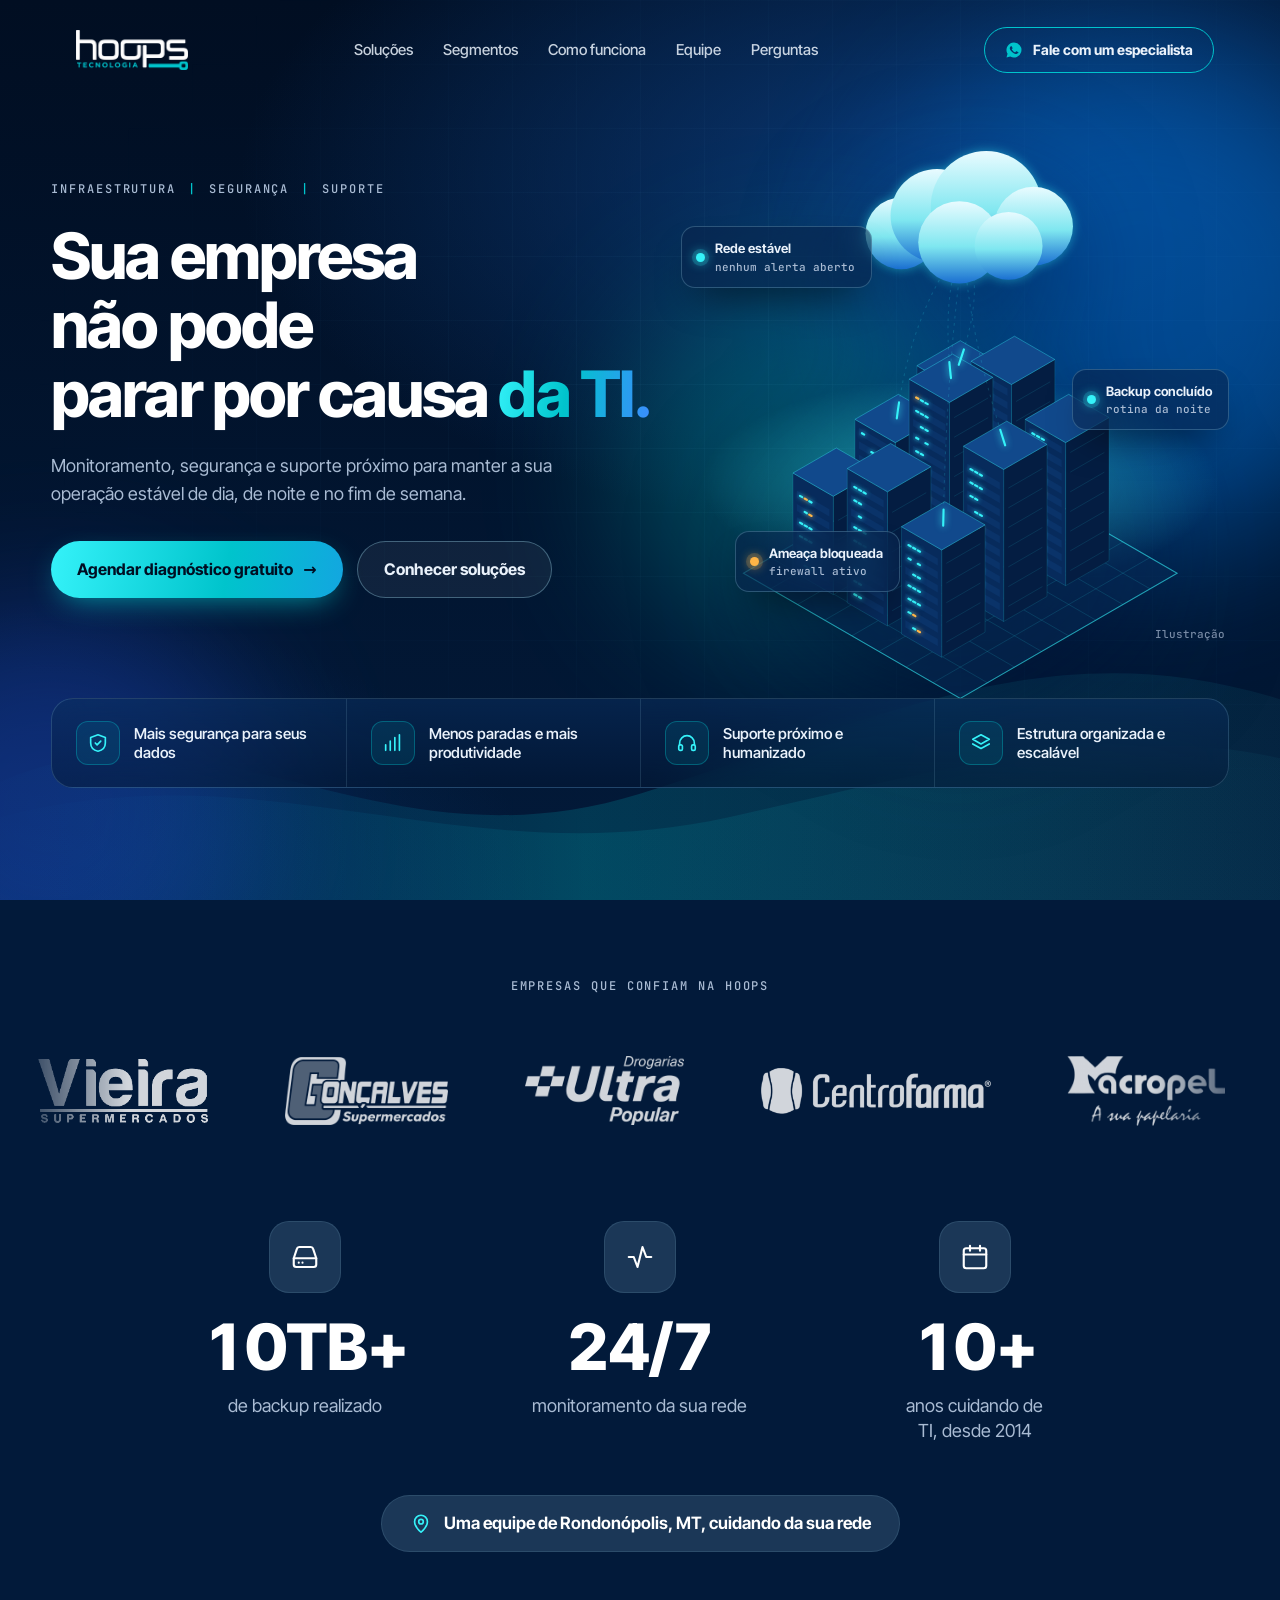
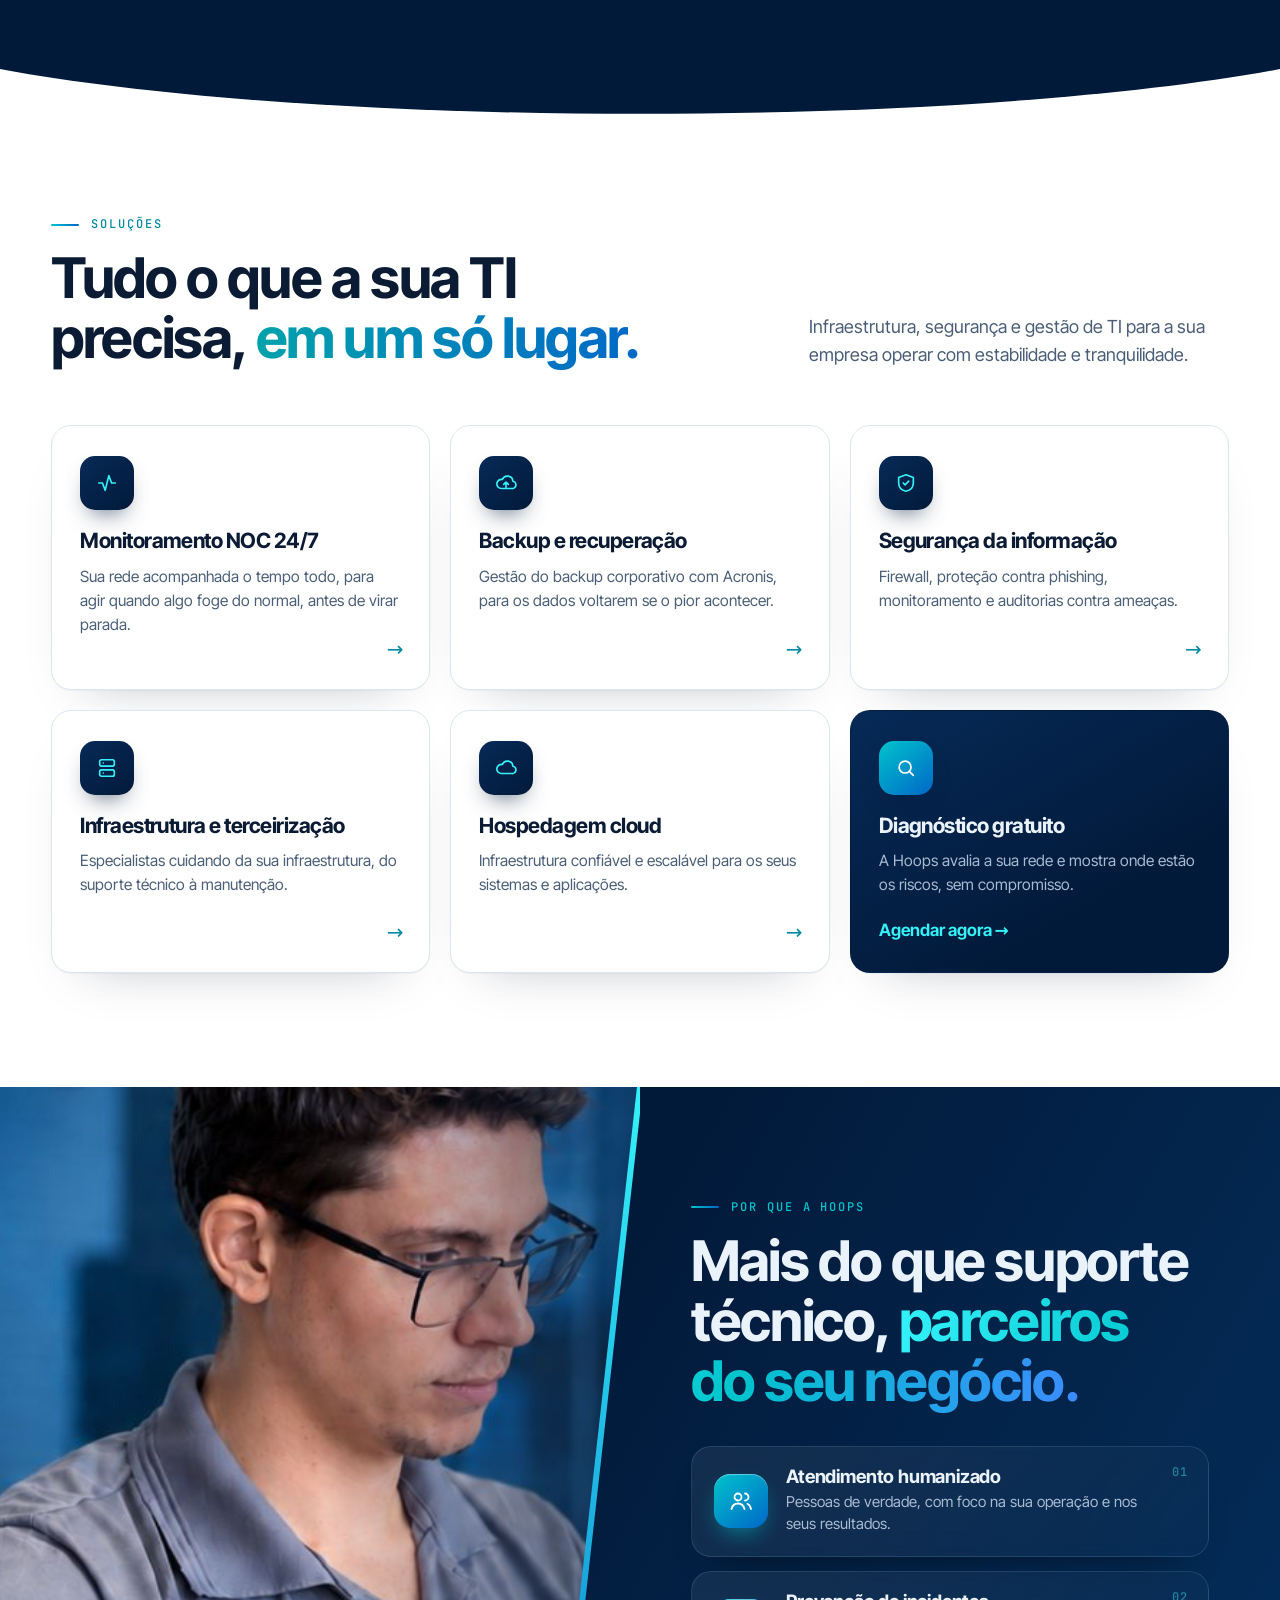
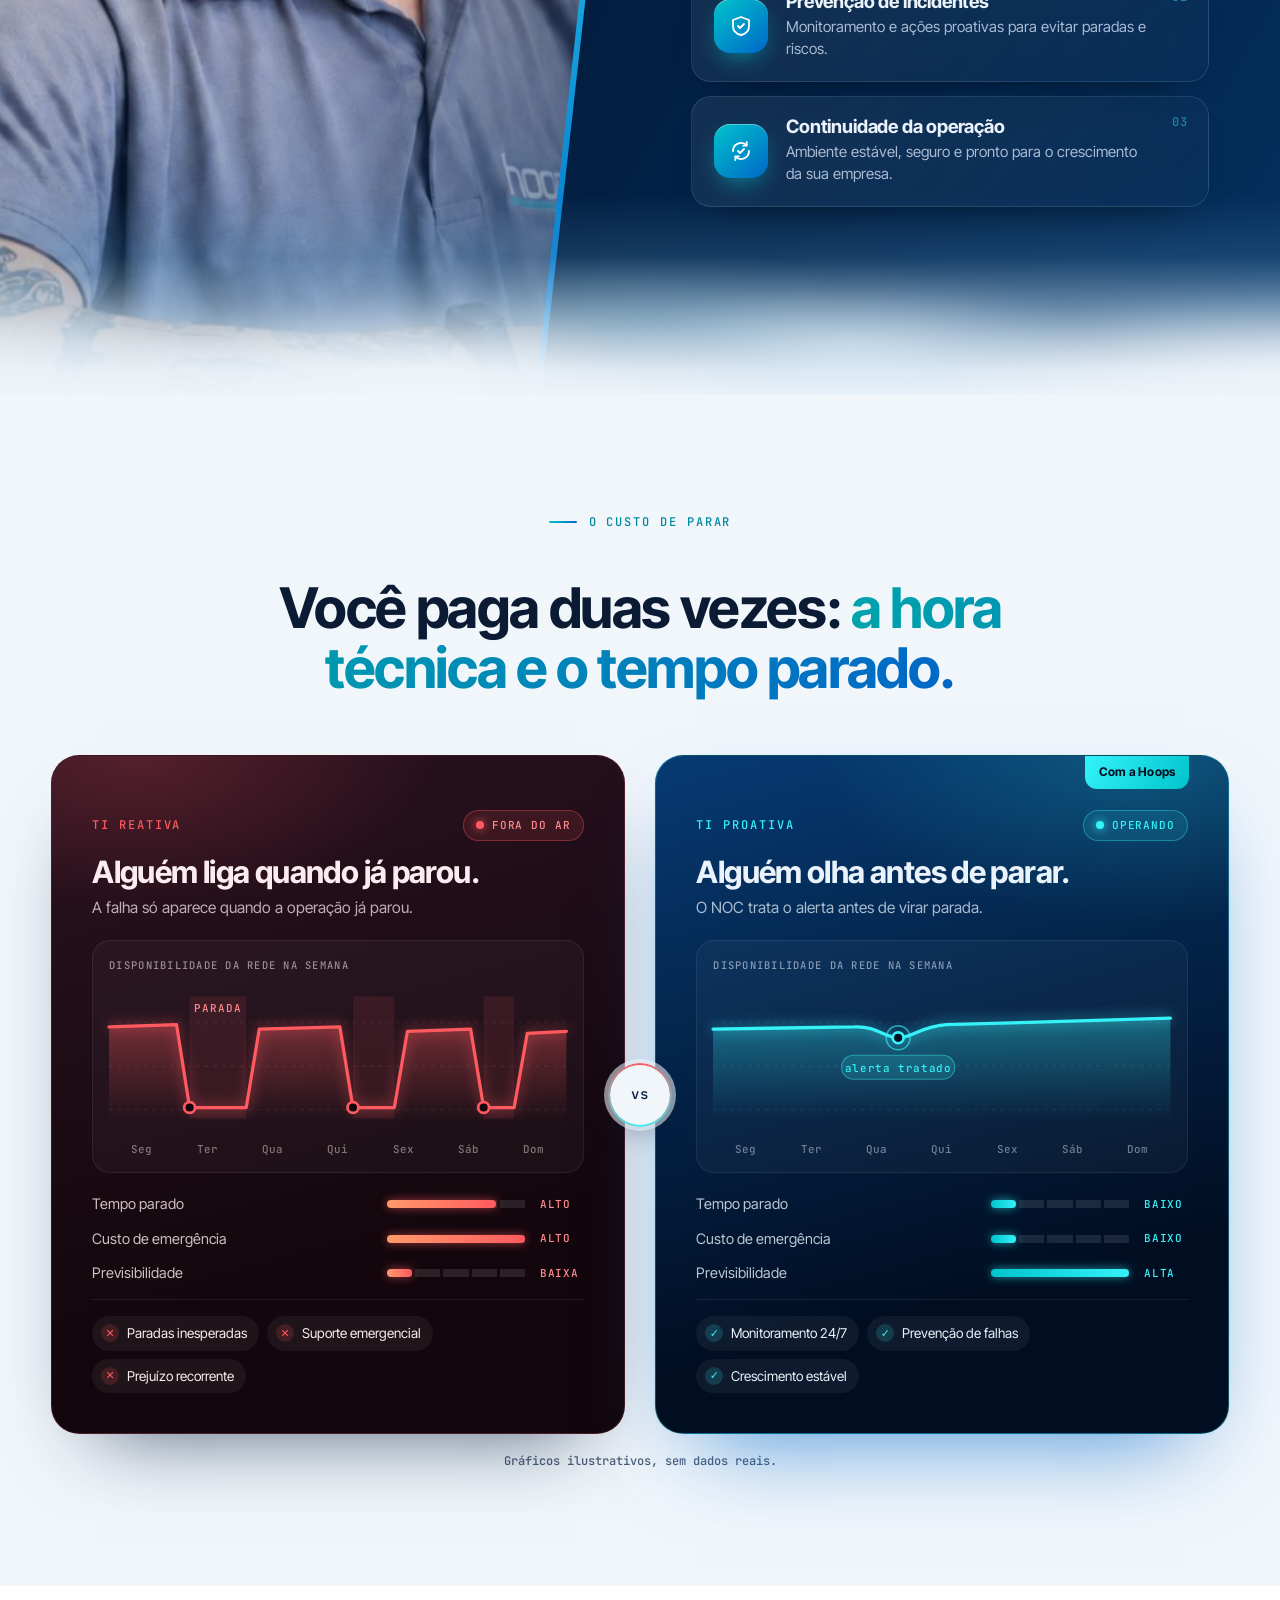
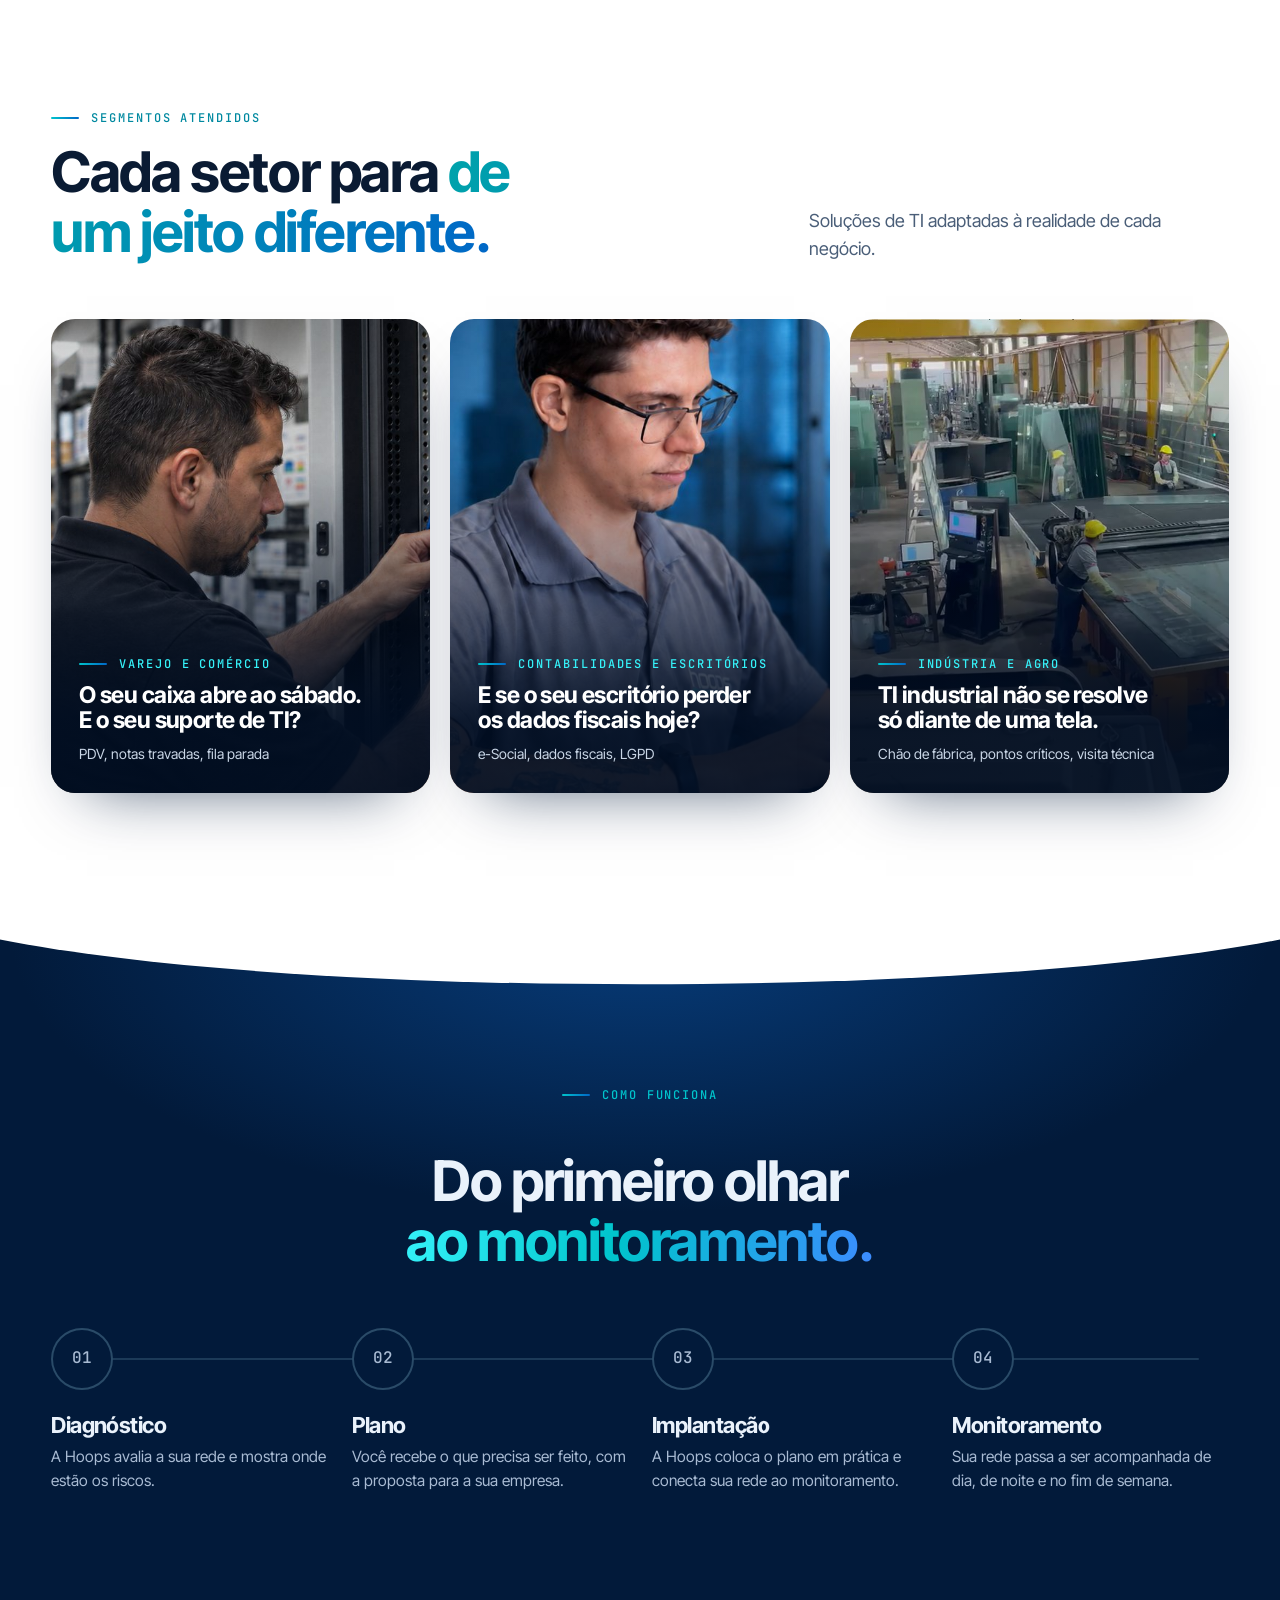
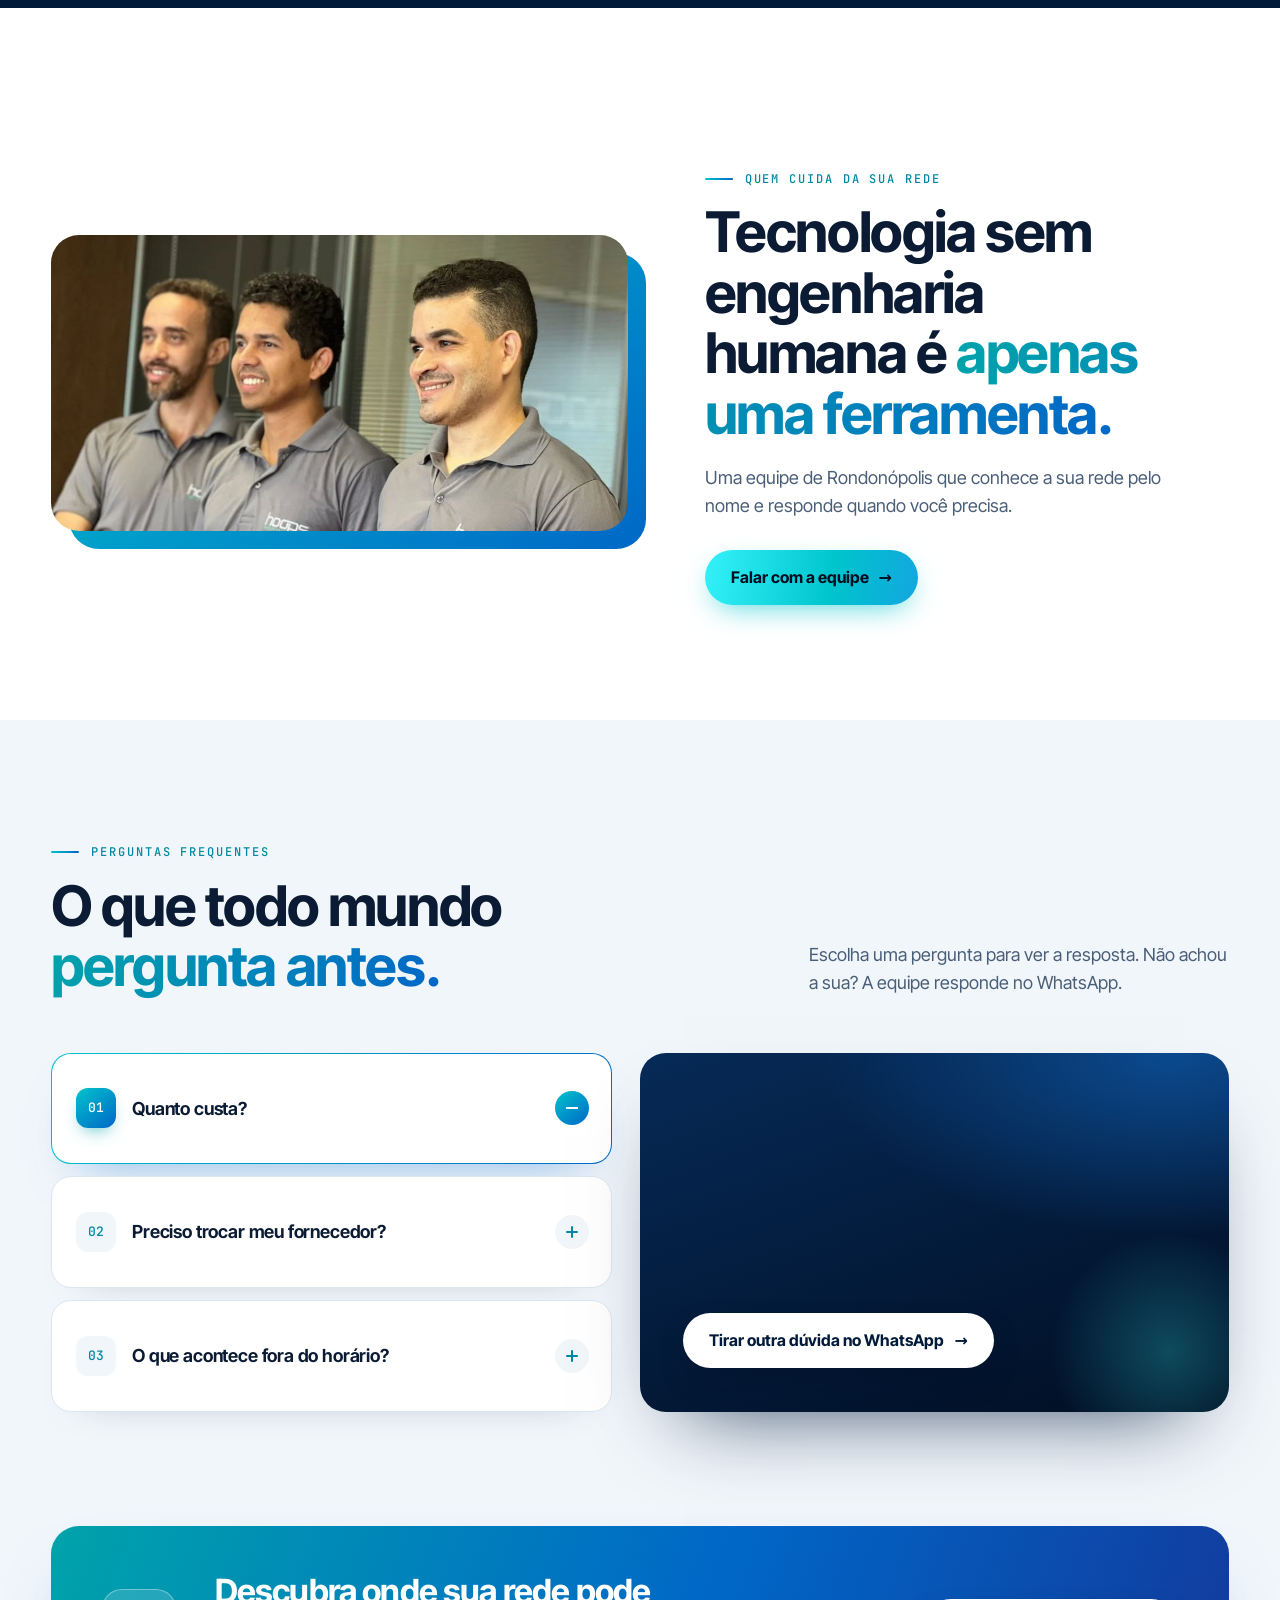
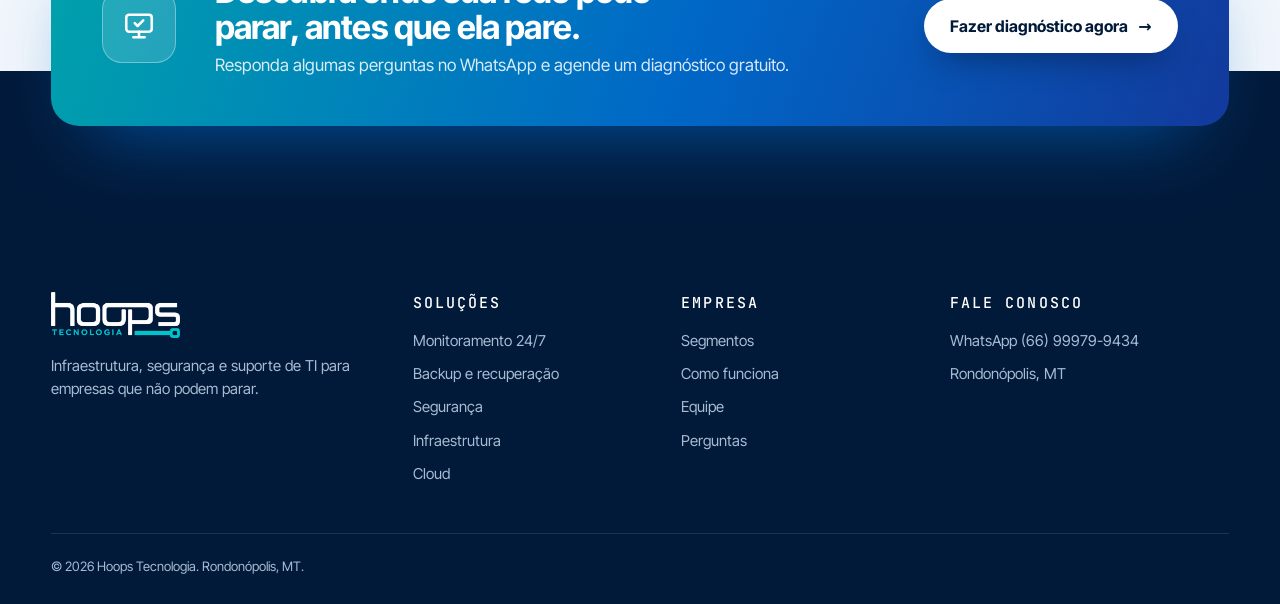
==== commit 32c384ef: "Versão final: SEO e cartão de compartilhamento, página 404, rodapé oficial e logos coloridos em WebP" ====
--- a/index.html
+++ b/index.html
@@ -6,10 +6,24 @@
   <title>Hoops Tecnologia | Infraestrutura, segurança e suporte de TI em Rondonópolis</title>
   <meta name="description" content="A Hoops Tecnologia cuida da TI da sua empresa em Rondonópolis: monitoramento 24/7, backup, segurança, infraestrutura e cloud. Agende um diagnóstico gratuito pelo WhatsApp.">
   <meta name="robots" content="noindex, nofollow">
+  <link rel="canonical" href="https://fariasfelipe30100.github.io/site-hoops/">
+  <meta property="og:type" content="website">
+  <meta property="og:locale" content="pt_BR">
+  <meta property="og:site_name" content="Hoops Tecnologia">
+  <meta property="og:title" content="Hoops Tecnologia | Infraestrutura, segurança e suporte de TI em Rondonópolis">
+  <meta property="og:description" content="A Hoops Tecnologia cuida da TI da sua empresa em Rondonópolis: monitoramento 24/7, backup, segurança, infraestrutura e cloud. Agende um diagnóstico gratuito pelo WhatsApp.">
+  <meta property="og:url" content="https://fariasfelipe30100.github.io/site-hoops/">
+  <meta property="og:image" content="https://fariasfelipe30100.github.io/site-hoops/img/compartilhar.png">
+  <meta property="og:image:width" content="1200">
+  <meta property="og:image:height" content="630">
+  <meta property="og:image:alt" content="Hoops Tecnologia: sua empresa não pode parar por causa da TI.">
+  <meta name="twitter:card" content="summary_large_image">
+  <script type="application/ld+json">{"@context": "https://schema.org", "@type": "ProfessionalService", "name": "Hoops Tecnologia", "description": "A Hoops Tecnologia cuida da TI da sua empresa em Rondonópolis: monitoramento 24/7, backup, segurança, infraestrutura e cloud. Agende um diagnóstico gratuito pelo WhatsApp.", "url": "https://fariasfelipe30100.github.io/site-hoops/", "logo": "https://fariasfelipe30100.github.io/site-hoops/img/logo-azul.png", "image": "https://fariasfelipe30100.github.io/site-hoops/img/compartilhar.png", "telephone": "+55 66 99979-9434", "foundingDate": "2014", "address": {"@type": "PostalAddress", "addressLocality": "Rondonópolis", "addressRegion": "MT", "addressCountry": "BR"}, "areaServed": {"@type": "City", "name": "Rondonópolis"}, "contactPoint": {"@type": "ContactPoint", "telephone": "+55 66 99979-9434", "contactType": "customer service", "availableLanguage": "Portuguese"}}</script>
   <meta name="theme-color" content="#010E22">
   <link rel="icon" href="img/icone.png" type="image/png">
+  <link rel="apple-touch-icon" href="img/icone.png">
   <link rel="preload" href="fonts/inter-tight-latin-wght-normal.woff2" as="font" type="font/woff2" crossorigin>
-  <link rel="stylesheet" href="css/v2.css?v=19">
+  <link rel="stylesheet" href="css/v2.css?v=20">
   <script>document.documentElement.classList.add('js');</script>
 </head>
 <body>
@@ -94,7 +108,7 @@
       <h2 class="rotulo" id="clientes-titulo">Empresas que confiam na Hoops</h2>
       <div class="clientes__faixa">
         <div class="clientes__trilho">
-          <ul class="clientes__lista"><li style="--h:64px"><img src="img/clientes/vieira.png" alt="Vieira Supermercados" width="276" height="104" decoding="async"><img class="cor" src="img/clientes-cor/vieira.png" alt="" width="356" height="190" loading="lazy" decoding="async"></li><li style="--h:68px"><img src="img/clientes/goncalves.png" alt="Gonçalves Supermercados" width="384" height="160" decoding="async"><img class="cor" src="img/clientes-cor/goncalves.png" alt="" width="453" height="200" loading="lazy" decoding="async"></li><li style="--h:69px"><img src="img/clientes/ultra-popular.png" alt="Drogarias Ultra Popular" width="368" height="160" decoding="async"><img class="cor" src="img/clientes-cor/ultra-popular.png" alt="" width="460" height="200" loading="lazy" decoding="async"></li><li style="--h:47px"><img src="img/clientes/centrofarma.png" alt="Centrofarma" width="813" height="160" decoding="async"><img class="cor" src="img/clientes-cor/centrofarma.png" alt="" width="924" height="200" loading="lazy" decoding="async"></li><li style="--h:70px"><img src="img/clientes/macropel.png" alt="Macropel" width="360" height="160" decoding="async"><img class="cor" src="img/clientes-cor/macropel.png" alt="" width="414" height="200" loading="lazy" decoding="async"></li><li style="--h:49px"><img src="img/clientes/goulart.png" alt="Grupo Goulart Agropecuária" width="613" height="133" decoding="async"><img class="cor" src="img/clientes-cor/goulart.png" alt="" width="628" height="159" loading="lazy" decoding="async"></li><li style="--h:70px"><img src="img/clientes/ponte-alta.png" alt="Grupo Ponte Alta" width="177" height="160" decoding="async"><img class="cor" src="img/clientes-cor/ponte-alta.png" alt="" width="220" height="200" loading="lazy" decoding="async"></li><li style="--h:70px"><img src="img/clientes/jjd.png" alt="Grupo JJD Agropecuária e Transporte" width="185" height="160" decoding="async"><img class="cor" src="img/clientes-cor/jjd.png" alt="" width="231" height="200" loading="lazy" decoding="async"></li><li style="--h:70px"><img src="img/clientes/grupo-nc.png" alt="Grupo NC" width="289" height="160" decoding="async"><img class="cor" src="img/clientes-cor/grupo-nc.png" alt="" width="347" height="200" loading="lazy" decoding="async"></li><li style="--h:51px"><img src="img/clientes/guapore.png" alt="Guaporé Vidros" width="684" height="160" decoding="async"><img class="cor" src="img/clientes-cor/guapore.png" alt="" width="644" height="200" loading="lazy" decoding="async"></li><li style="--h:41px"><img src="img/clientes/vidroauto.png" alt="VidroAuto" width="1034" height="160" decoding="async"><img class="cor" src="img/clientes-cor/vidroauto.png" alt="" width="1200" height="200" loading="lazy" decoding="async"></li><li style="--h:64px"><img src="img/clientes/iz-auto.png" alt="IZ Auto Peças" width="427" height="160" decoding="async"><img class="cor" src="img/clientes-cor/iz-auto.png" alt="" width="468" height="200" loading="lazy" decoding="async"></li><li style="--h:70px"><img src="img/clientes/svi.png" alt="SVI" width="333" height="160" decoding="async"><img class="cor" src="img/clientes-cor/svi.png" alt="" width="396" height="200" loading="lazy" decoding="async"></li><li style="--h:70px"><img src="img/clientes/amaretto.png" alt="Amaretto" width="318" height="160" decoding="async"><img class="cor" src="img/clientes-cor/amaretto.png" alt="" width="380" height="200" loading="lazy" decoding="async"></li><li style="--h:61px"><img src="img/clientes/unicorp.png" alt="Unicorp" width="470" height="160" decoding="async"><img class="cor" src="img/clientes-cor/unicorp.png" alt="" width="587" height="200" loading="lazy" decoding="async"></li><li style="--h:48px"><img src="img/clientes/seglog.png" alt="Seglog Segurança Eletrônica" width="313" height="66" decoding="async"><img class="cor" src="img/clientes-cor/seglog.png" alt="" width="329" height="82" loading="lazy" decoding="async"></li></ul><ul class="clientes__lista" aria-hidden="true"><li style="--h:64px"><img src="img/clientes/vieira.png" alt="" width="276" height="104" decoding="async"><img class="cor" src="img/clientes-cor/vieira.png" alt="" width="356" height="190" loading="lazy" decoding="async"></li><li style="--h:68px"><img src="img/clientes/goncalves.png" alt="" width="384" height="160" decoding="async"><img class="cor" src="img/clientes-cor/goncalves.png" alt="" width="453" height="200" loading="lazy" decoding="async"></li><li style="--h:69px"><img src="img/clientes/ultra-popular.png" alt="" width="368" height="160" decoding="async"><img class="cor" src="img/clientes-cor/ultra-popular.png" alt="" width="460" height="200" loading="lazy" decoding="async"></li><li style="--h:47px"><img src="img/clientes/centrofarma.png" alt="" width="813" height="160" decoding="async"><img class="cor" src="img/clientes-cor/centrofarma.png" alt="" width="924" height="200" loading="lazy" decoding="async"></li><li style="--h:70px"><img src="img/clientes/macropel.png" alt="" width="360" height="160" decoding="async"><img class="cor" src="img/clientes-cor/macropel.png" alt="" width="414" height="200" loading="lazy" decoding="async"></li><li style="--h:49px"><img src="img/clientes/goulart.png" alt="" width="613" height="133" decoding="async"><img class="cor" src="img/clientes-cor/goulart.png" alt="" width="628" height="159" loading="lazy" decoding="async"></li><li style="--h:70px"><img src="img/clientes/ponte-alta.png" alt="" width="177" height="160" decoding="async"><img class="cor" src="img/clientes-cor/ponte-alta.png" alt="" width="220" height="200" loading="lazy" decoding="async"></li><li style="--h:70px"><img src="img/clientes/jjd.png" alt="" width="185" height="160" decoding="async"><img class="cor" src="img/clientes-cor/jjd.png" alt="" width="231" height="200" loading="lazy" decoding="async"></li><li style="--h:70px"><img src="img/clientes/grupo-nc.png" alt="" width="289" height="160" decoding="async"><img class="cor" src="img/clientes-cor/grupo-nc.png" alt="" width="347" height="200" loading="lazy" decoding="async"></li><li style="--h:51px"><img src="img/clientes/guapore.png" alt="" width="684" height="160" decoding="async"><img class="cor" src="img/clientes-cor/guapore.png" alt="" width="644" height="200" loading="lazy" decoding="async"></li><li style="--h:41px"><img src="img/clientes/vidroauto.png" alt="" width="1034" height="160" decoding="async"><img class="cor" src="img/clientes-cor/vidroauto.png" alt="" width="1200" height="200" loading="lazy" decoding="async"></li><li style="--h:64px"><img src="img/clientes/iz-auto.png" alt="" width="427" height="160" decoding="async"><img class="cor" src="img/clientes-cor/iz-auto.png" alt="" width="468" height="200" loading="lazy" decoding="async"></li><li style="--h:70px"><img src="img/clientes/svi.png" alt="" width="333" height="160" decoding="async"><img class="cor" src="img/clientes-cor/svi.png" alt="" width="396" height="200" loading="lazy" decoding="async"></li><li style="--h:70px"><img src="img/clientes/amaretto.png" alt="" width="318" height="160" decoding="async"><img class="cor" src="img/clientes-cor/amaretto.png" alt="" width="380" height="200" loading="lazy" decoding="async"></li><li style="--h:61px"><img src="img/clientes/unicorp.png" alt="" width="470" height="160" decoding="async"><img class="cor" src="img/clientes-cor/unicorp.png" alt="" width="587" height="200" loading="lazy" decoding="async"></li><li style="--h:48px"><img src="img/clientes/seglog.png" alt="" width="313" height="66" decoding="async"><img class="cor" src="img/clientes-cor/seglog.png" alt="" width="329" height="82" loading="lazy" decoding="async"></li></ul>
+          <ul class="clientes__lista"><li style="--h:64px"><img src="img/clientes/vieira.png" alt="Vieira Supermercados" width="276" height="104" decoding="async"><img class="cor" src="img/clientes-cor/vieira.webp" alt="" width="356" height="190" loading="lazy" decoding="async"></li><li style="--h:68px"><img src="img/clientes/goncalves.png" alt="Gonçalves Supermercados" width="384" height="160" decoding="async"><img class="cor" src="img/clientes-cor/goncalves.webp" alt="" width="453" height="200" loading="lazy" decoding="async"></li><li style="--h:69px"><img src="img/clientes/ultra-popular.png" alt="Drogarias Ultra Popular" width="368" height="160" decoding="async"><img class="cor" src="img/clientes-cor/ultra-popular.webp" alt="" width="460" height="200" loading="lazy" decoding="async"></li><li style="--h:47px"><img src="img/clientes/centrofarma.png" alt="Centrofarma" width="813" height="160" decoding="async"><img class="cor" src="img/clientes-cor/centrofarma.webp" alt="" width="924" height="200" loading="lazy" decoding="async"></li><li style="--h:70px"><img src="img/clientes/macropel.png" alt="Macropel" width="360" height="160" decoding="async"><img class="cor" src="img/clientes-cor/macropel.webp" alt="" width="414" height="200" loading="lazy" decoding="async"></li><li style="--h:49px"><img src="img/clientes/goulart.png" alt="Grupo Goulart Agropecuária" width="613" height="133" decoding="async"><img class="cor" src="img/clientes-cor/goulart.webp" alt="" width="628" height="159" loading="lazy" decoding="async"></li><li style="--h:70px"><img src="img/clientes/ponte-alta.png" alt="Grupo Ponte Alta" width="177" height="160" decoding="async"><img class="cor" src="img/clientes-cor/ponte-alta.webp" alt="" width="220" height="200" loading="lazy" decoding="async"></li><li style="--h:70px"><img src="img/clientes/jjd.png" alt="Grupo JJD Agropecuária e Transporte" width="185" height="160" decoding="async"><img class="cor" src="img/clientes-cor/jjd.webp" alt="" width="231" height="200" loading="lazy" decoding="async"></li><li style="--h:70px"><img src="img/clientes/grupo-nc.png" alt="Grupo NC" width="289" height="160" decoding="async"><img class="cor" src="img/clientes-cor/grupo-nc.webp" alt="" width="347" height="200" loading="lazy" decoding="async"></li><li style="--h:51px"><img src="img/clientes/guapore.png" alt="Guaporé Vidros" width="684" height="160" decoding="async"><img class="cor" src="img/clientes-cor/guapore.webp" alt="" width="644" height="200" loading="lazy" decoding="async"></li><li style="--h:41px"><img src="img/clientes/vidroauto.png" alt="VidroAuto" width="1034" height="160" decoding="async"><img class="cor" src="img/clientes-cor/vidroauto.webp" alt="" width="1200" height="200" loading="lazy" decoding="async"></li><li style="--h:64px"><img src="img/clientes/iz-auto.png" alt="IZ Auto Peças" width="427" height="160" decoding="async"><img class="cor" src="img/clientes-cor/iz-auto.webp" alt="" width="468" height="200" loading="lazy" decoding="async"></li><li style="--h:70px"><img src="img/clientes/svi.png" alt="SVI" width="333" height="160" decoding="async"><img class="cor" src="img/clientes-cor/svi.webp" alt="" width="396" height="200" loading="lazy" decoding="async"></li><li style="--h:70px"><img src="img/clientes/amaretto.png" alt="Amaretto" width="318" height="160" decoding="async"><img class="cor" src="img/clientes-cor/amaretto.webp" alt="" width="380" height="200" loading="lazy" decoding="async"></li><li style="--h:61px"><img src="img/clientes/unicorp.png" alt="Unicorp" width="470" height="160" decoding="async"><img class="cor" src="img/clientes-cor/unicorp.webp" alt="" width="587" height="200" loading="lazy" decoding="async"></li><li style="--h:48px"><img src="img/clientes/seglog.png" alt="Seglog Segurança Eletrônica" width="313" height="66" decoding="async"><img class="cor" src="img/clientes-cor/seglog.webp" alt="" width="329" height="82" loading="lazy" decoding="async"></li></ul><ul class="clientes__lista" aria-hidden="true"><li style="--h:64px"><img src="img/clientes/vieira.png" alt="" width="276" height="104" decoding="async"><img class="cor" src="img/clientes-cor/vieira.webp" alt="" width="356" height="190" loading="lazy" decoding="async"></li><li style="--h:68px"><img src="img/clientes/goncalves.png" alt="" width="384" height="160" decoding="async"><img class="cor" src="img/clientes-cor/goncalves.webp" alt="" width="453" height="200" loading="lazy" decoding="async"></li><li style="--h:69px"><img src="img/clientes/ultra-popular.png" alt="" width="368" height="160" decoding="async"><img class="cor" src="img/clientes-cor/ultra-popular.webp" alt="" width="460" height="200" loading="lazy" decoding="async"></li><li style="--h:47px"><img src="img/clientes/centrofarma.png" alt="" width="813" height="160" decoding="async"><img class="cor" src="img/clientes-cor/centrofarma.webp" alt="" width="924" height="200" loading="lazy" decoding="async"></li><li style="--h:70px"><img src="img/clientes/macropel.png" alt="" width="360" height="160" decoding="async"><img class="cor" src="img/clientes-cor/macropel.webp" alt="" width="414" height="200" loading="lazy" decoding="async"></li><li style="--h:49px"><img src="img/clientes/goulart.png" alt="" width="613" height="133" decoding="async"><img class="cor" src="img/clientes-cor/goulart.webp" alt="" width="628" height="159" loading="lazy" decoding="async"></li><li style="--h:70px"><img src="img/clientes/ponte-alta.png" alt="" width="177" height="160" decoding="async"><img class="cor" src="img/clientes-cor/ponte-alta.webp" alt="" width="220" height="200" loading="lazy" decoding="async"></li><li style="--h:70px"><img src="img/clientes/jjd.png" alt="" width="185" height="160" decoding="async"><img class="cor" src="img/clientes-cor/jjd.webp" alt="" width="231" height="200" loading="lazy" decoding="async"></li><li style="--h:70px"><img src="img/clientes/grupo-nc.png" alt="" width="289" height="160" decoding="async"><img class="cor" src="img/clientes-cor/grupo-nc.webp" alt="" width="347" height="200" loading="lazy" decoding="async"></li><li style="--h:51px"><img src="img/clientes/guapore.png" alt="" width="684" height="160" decoding="async"><img class="cor" src="img/clientes-cor/guapore.webp" alt="" width="644" height="200" loading="lazy" decoding="async"></li><li style="--h:41px"><img src="img/clientes/vidroauto.png" alt="" width="1034" height="160" decoding="async"><img class="cor" src="img/clientes-cor/vidroauto.webp" alt="" width="1200" height="200" loading="lazy" decoding="async"></li><li style="--h:64px"><img src="img/clientes/iz-auto.png" alt="" width="427" height="160" decoding="async"><img class="cor" src="img/clientes-cor/iz-auto.webp" alt="" width="468" height="200" loading="lazy" decoding="async"></li><li style="--h:70px"><img src="img/clientes/svi.png" alt="" width="333" height="160" decoding="async"><img class="cor" src="img/clientes-cor/svi.webp" alt="" width="396" height="200" loading="lazy" decoding="async"></li><li style="--h:70px"><img src="img/clientes/amaretto.png" alt="" width="318" height="160" decoding="async"><img class="cor" src="img/clientes-cor/amaretto.webp" alt="" width="380" height="200" loading="lazy" decoding="async"></li><li style="--h:61px"><img src="img/clientes/unicorp.png" alt="" width="470" height="160" decoding="async"><img class="cor" src="img/clientes-cor/unicorp.webp" alt="" width="587" height="200" loading="lazy" decoding="async"></li><li style="--h:48px"><img src="img/clientes/seglog.png" alt="" width="313" height="66" decoding="async"><img class="cor" src="img/clientes-cor/seglog.webp" alt="" width="329" height="82" loading="lazy" decoding="async"></li></ul>
         </div>
       </div>
       <div class="moldura">
@@ -361,11 +375,11 @@
       <div><p class="rodape__titulo">Empresa</p><ul><li><a href="#segmentos">Segmentos</a></li><li><a href="#como-funciona">Como funciona</a></li><li><a href="#equipe">Equipe</a></li><li><a href="#perguntas">Perguntas</a></li></ul></div>
       <div><p class="rodape__titulo">Fale conosco</p><ul><li><a href="https://wa.me/5566999799434?text=Ol%C3%A1!%20Vim%20do%20site%20e%20quero%20agendar%20um%20diagn%C3%B3stico%20de%20TI." target="_blank" rel="noopener">WhatsApp (66) 99979-9434</a></li><li>Rondonópolis, MT</li></ul></div>
     </div>
-    <p class="moldura rodape__base">Prévia do novo visual. Textos e dados em revisão com a Hoops.</p>
+    <p class="moldura rodape__base">© <span data-ano>2026</span> Hoops Tecnologia. Rondonópolis, MT.</p>
   </footer>
 
   <a class="wa-flutuante" href="https://wa.me/5566999799434?text=Ol%C3%A1!%20Vim%20do%20site%20e%20quero%20agendar%20um%20diagn%C3%B3stico%20de%20TI." target="_blank" rel="noopener" aria-label="Falar com a Hoops no WhatsApp"><svg viewBox="0 0 24 24" aria-hidden="true"><path d="M12 2a10 10 0 0 0-8.6 15.1L2 22l5-1.3A10 10 0 1 0 12 2Zm5.3 14.1c-.2.6-1.3 1.2-1.8 1.2-.5.1-1 .2-3.3-.7-2.8-1.1-4.6-4-4.7-4.2-.1-.2-1.1-1.5-1.1-2.9s.7-2 1-2.3c.2-.3.5-.3.7-.3h.5c.2 0 .4 0 .6.5l.8 2c.1.2.1.4 0 .5l-.3.5-.4.4c-.1.2-.3.3-.1.6.2.3.8 1.3 1.7 2.1 1.2 1 2.1 1.3 2.4 1.5.3.1.5.1.6-.1l.9-1.1c.2-.3.4-.2.6-.1l1.9.9c.3.1.5.2.5.3.1.2.1.7-.2 1.3Z"/></svg></a>
 
-  <script src="js/v2.js?v=19" defer></script>
+  <script src="js/v2.js?v=20" defer></script>
 </body>
 </html>
--- a/css/v2.css
+++ b/css/v2.css
@@ -712,3 +712,6 @@
 .clientes__lista li:hover img:not(.cor) { opacity: 0; transform: none; }
 .clientes__lista li:hover img.cor { opacity: 1; transform: scale(1); }
 .clientes__faixa { padding: 18px 0; }
+
+/* Página 404: sem foto, o texto desce abaixo do cabeçalho no celular */
+@media (max-width: 1020px) { .hero--404 { padding-top: 130px; min-height: 70svh; } }
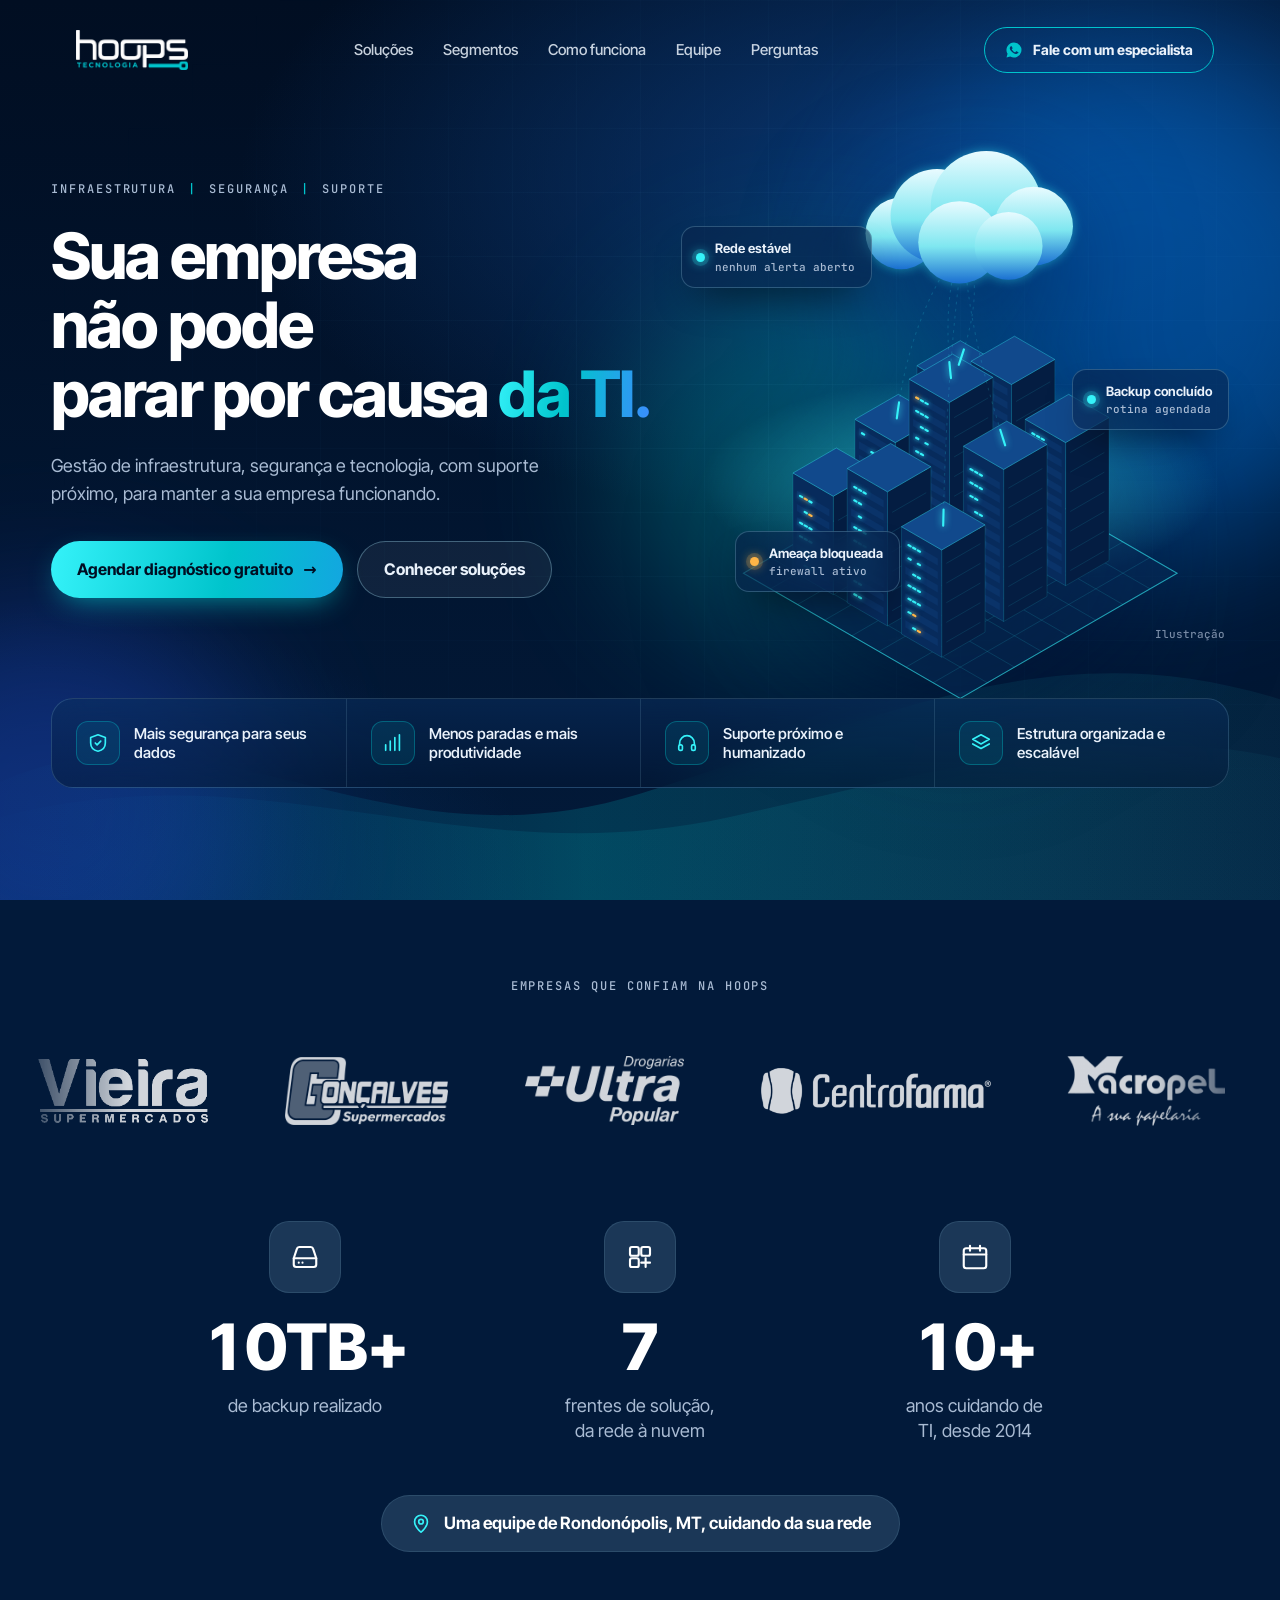
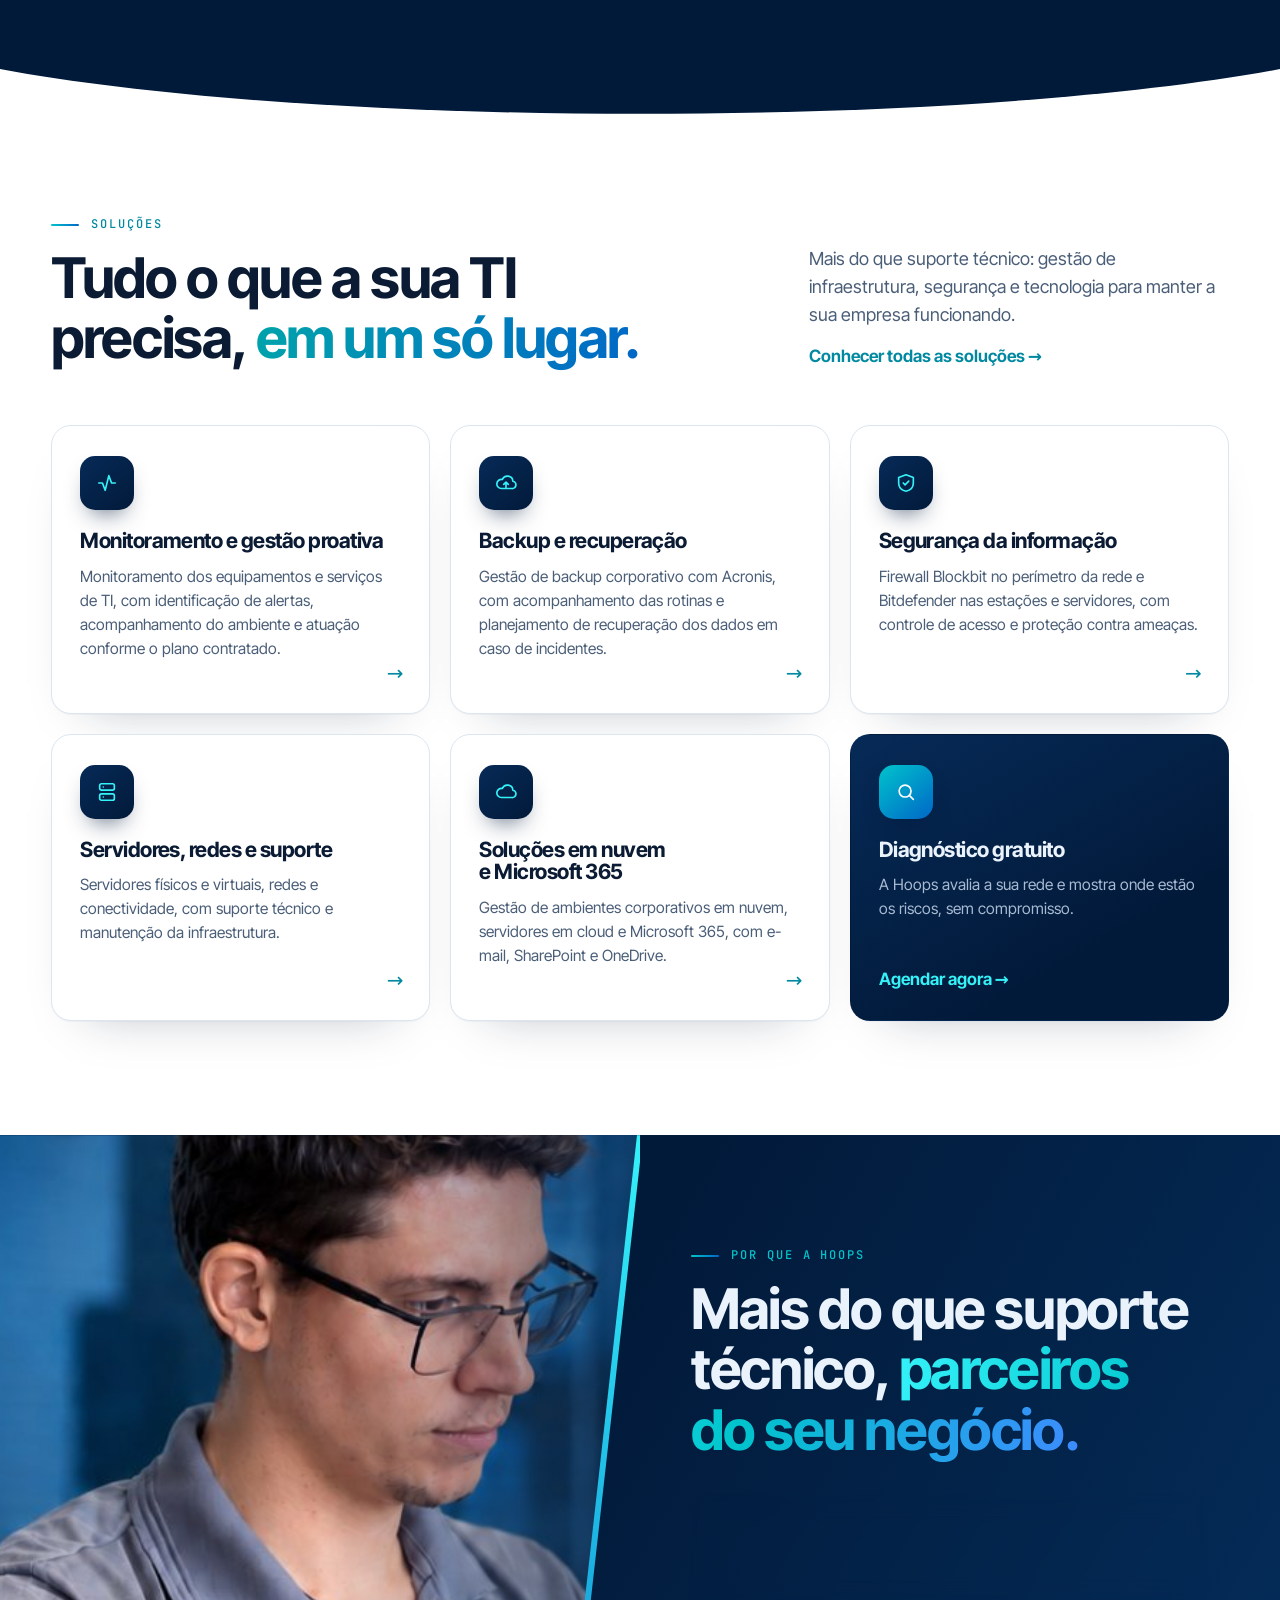
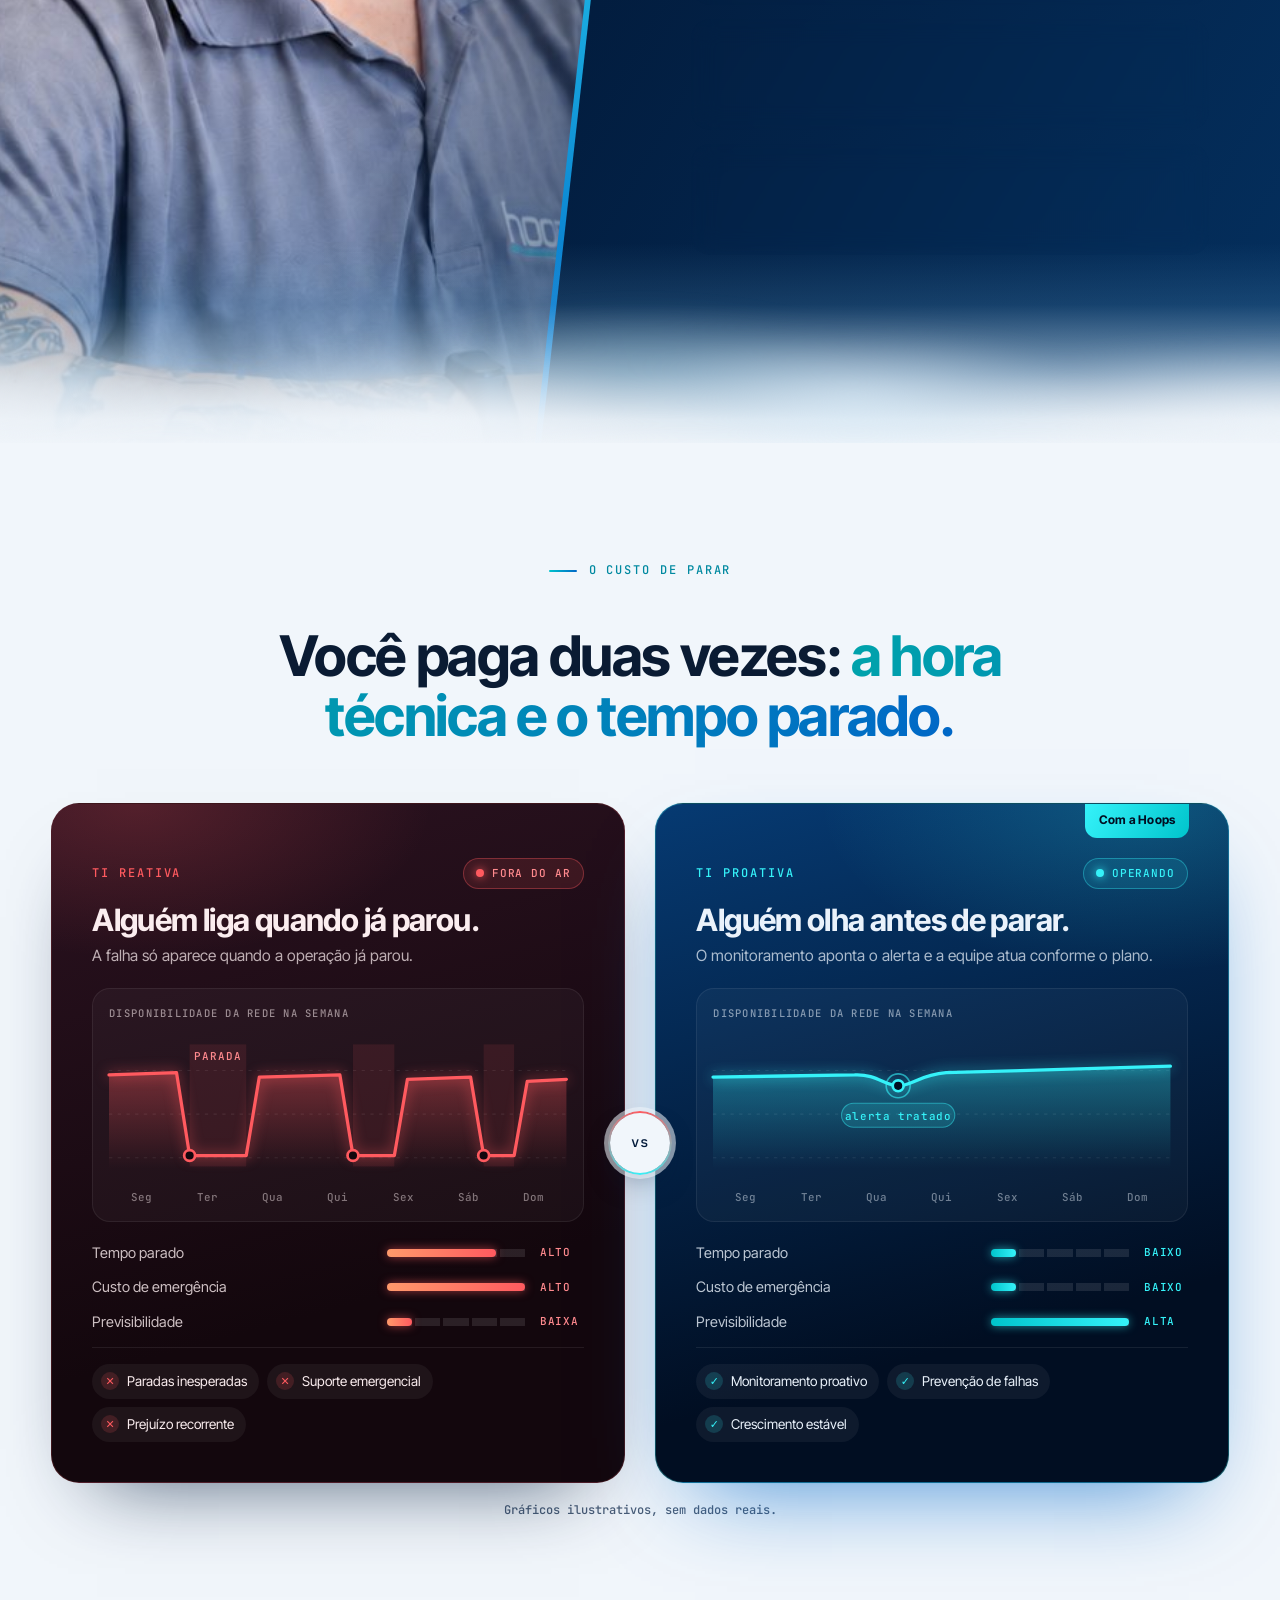
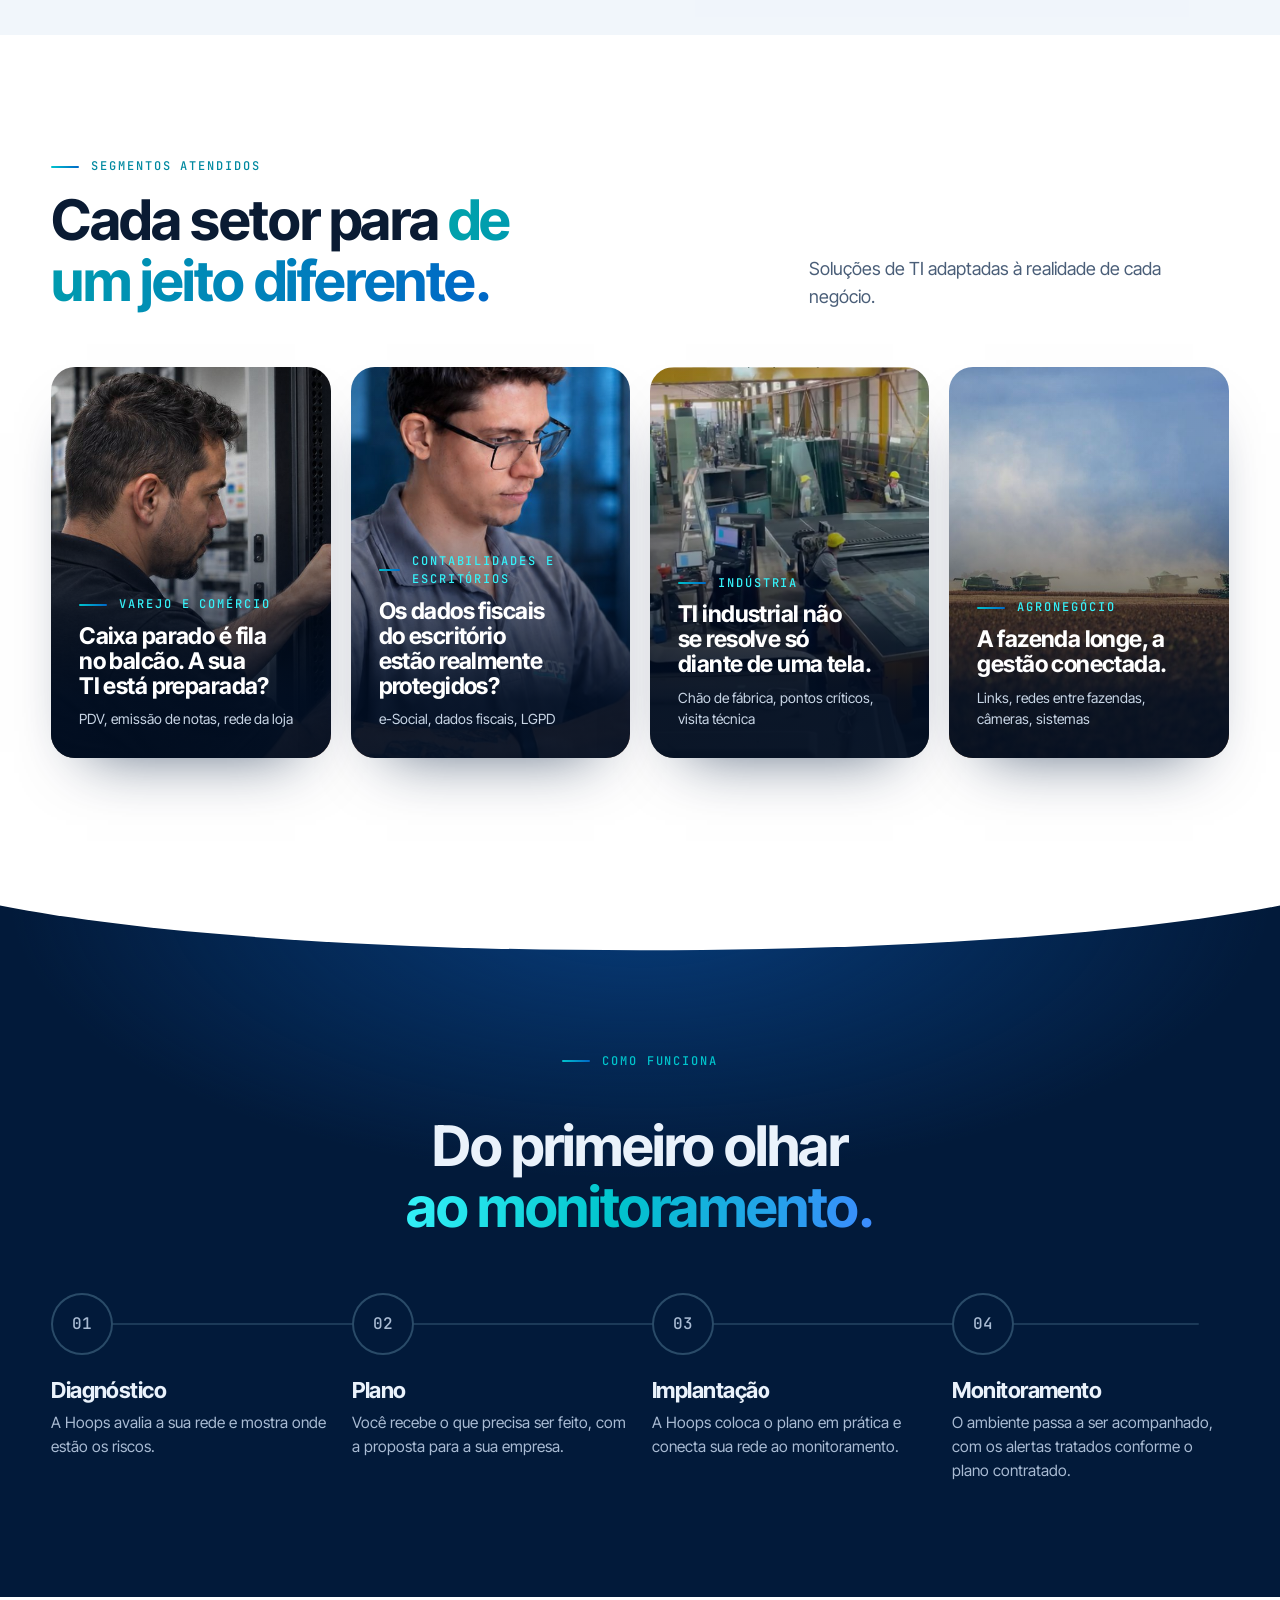
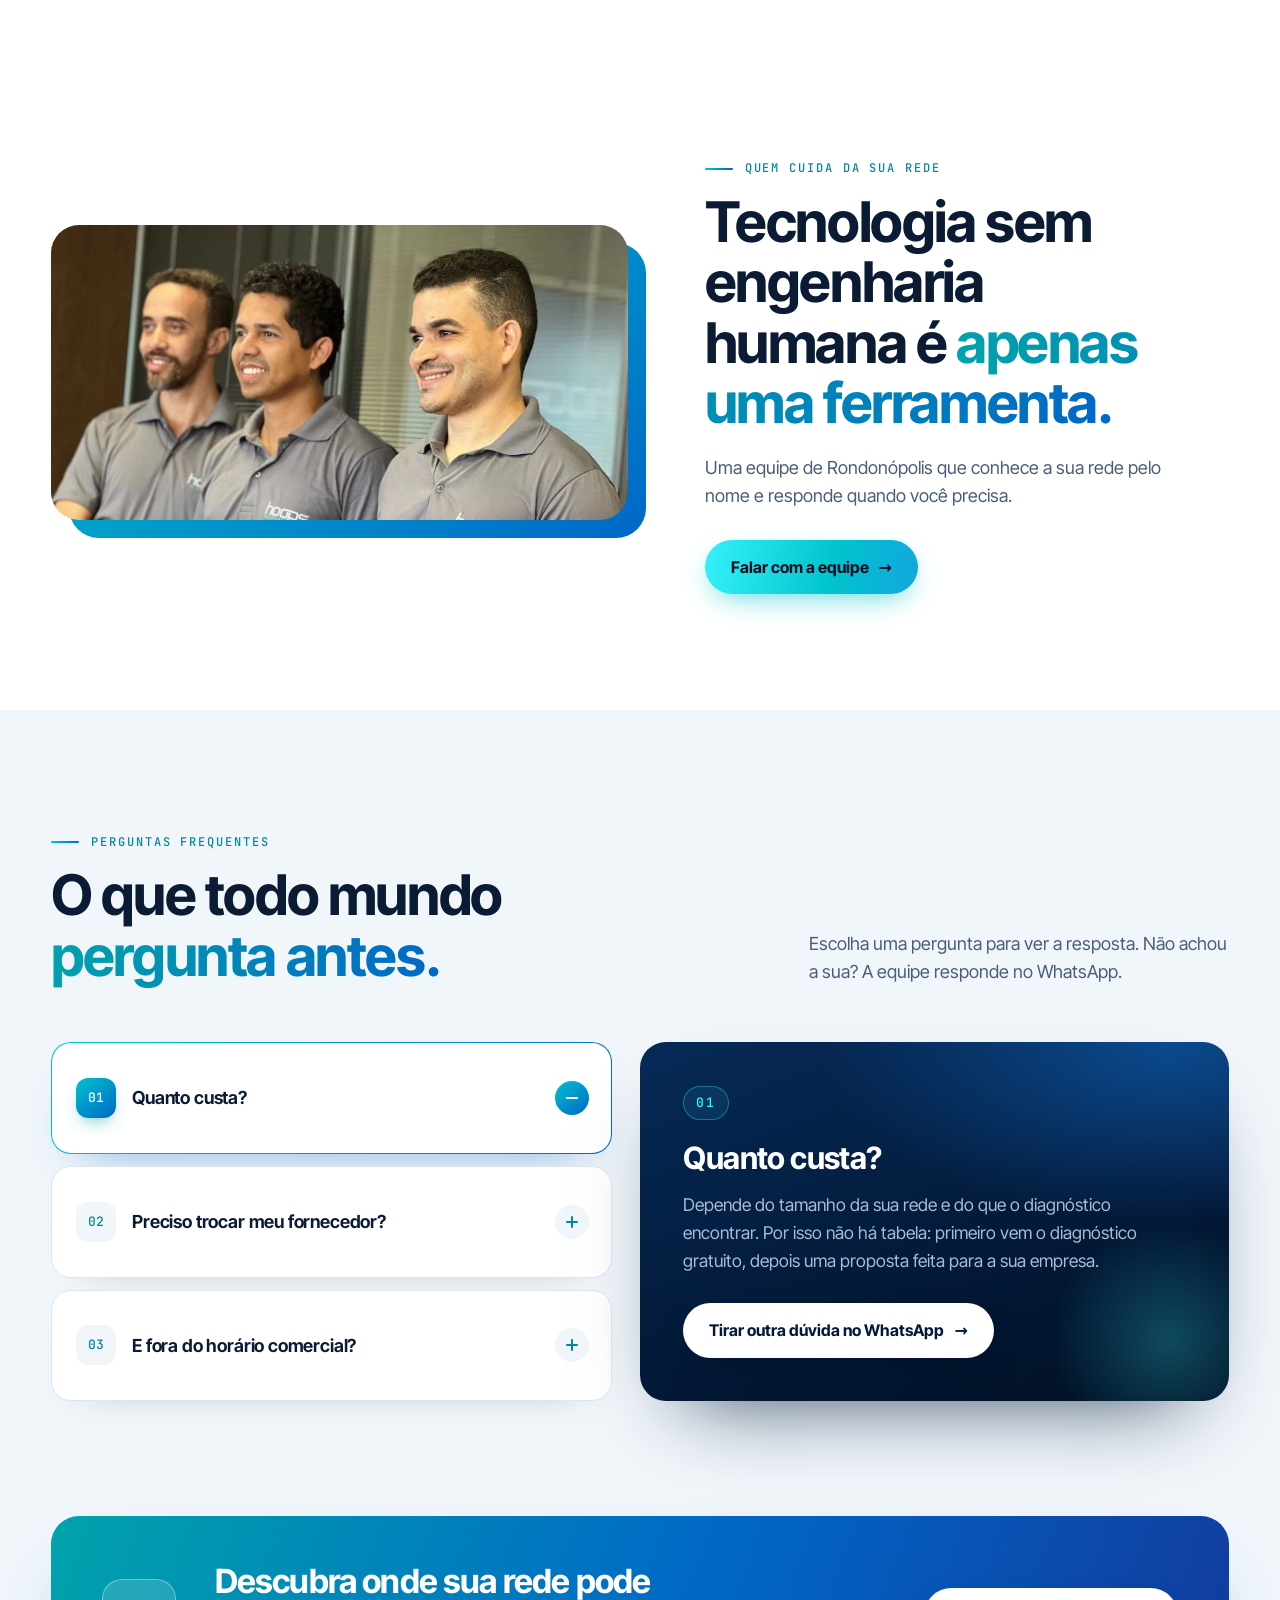
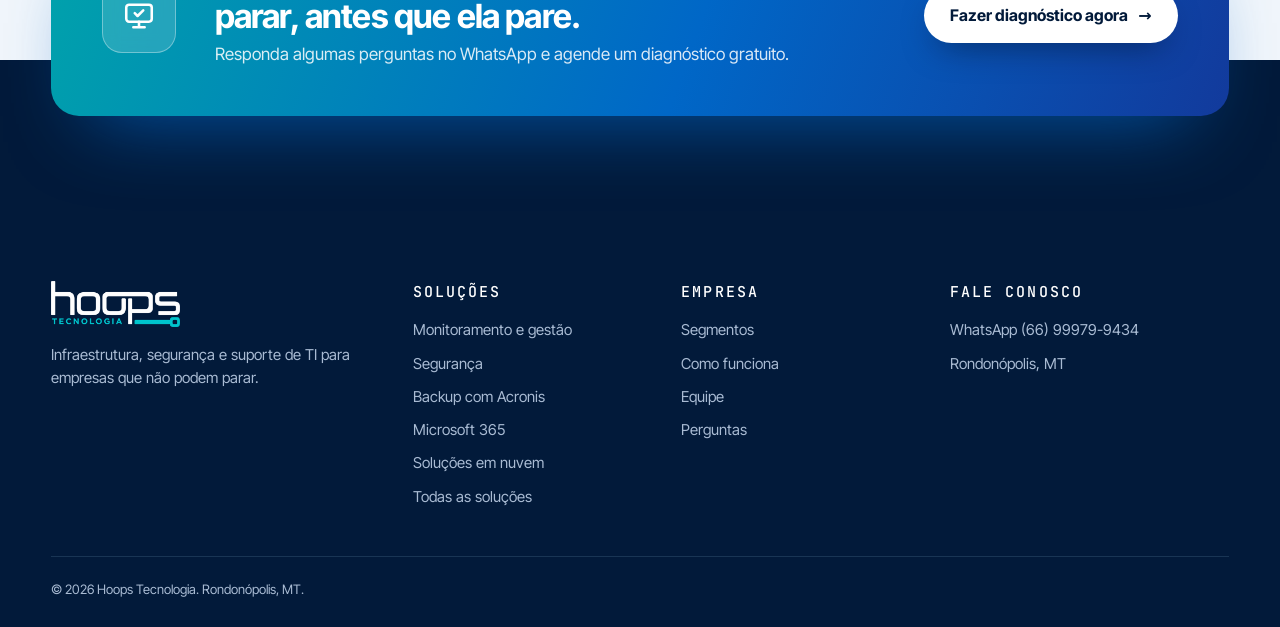
==== commit 9d1c7bf8: "Ajustes da Hoops: sem 24/7, monitoramento e gestão proativa, nuvem, backup, tom dos setores, página " ====
--- a/index.html
+++ b/index.html
@@ -4,26 +4,26 @@
   <meta charset="utf-8">
   <meta name="viewport" content="width=device-width, initial-scale=1">
   <title>Hoops Tecnologia | Infraestrutura, segurança e suporte de TI em Rondonópolis</title>
-  <meta name="description" content="A Hoops Tecnologia cuida da TI da sua empresa em Rondonópolis: monitoramento 24/7, backup, segurança, infraestrutura e cloud. Agende um diagnóstico gratuito pelo WhatsApp.">
+  <meta name="description" content="A Hoops Tecnologia cuida da TI da sua empresa em Rondonópolis: monitoramento e gestão proativa de infraestrutura, segurança, backup, Microsoft 365 e soluções em nuvem. Agende um diagnóstico gratuito pelo WhatsApp.">
   <meta name="robots" content="noindex, nofollow">
   <link rel="canonical" href="https://fariasfelipe30100.github.io/site-hoops/">
   <meta property="og:type" content="website">
   <meta property="og:locale" content="pt_BR">
   <meta property="og:site_name" content="Hoops Tecnologia">
   <meta property="og:title" content="Hoops Tecnologia | Infraestrutura, segurança e suporte de TI em Rondonópolis">
-  <meta property="og:description" content="A Hoops Tecnologia cuida da TI da sua empresa em Rondonópolis: monitoramento 24/7, backup, segurança, infraestrutura e cloud. Agende um diagnóstico gratuito pelo WhatsApp.">
+  <meta property="og:description" content="A Hoops Tecnologia cuida da TI da sua empresa em Rondonópolis: monitoramento e gestão proativa de infraestrutura, segurança, backup, Microsoft 365 e soluções em nuvem. Agende um diagnóstico gratuito pelo WhatsApp.">
   <meta property="og:url" content="https://fariasfelipe30100.github.io/site-hoops/">
   <meta property="og:image" content="https://fariasfelipe30100.github.io/site-hoops/img/compartilhar.png">
   <meta property="og:image:width" content="1200">
   <meta property="og:image:height" content="630">
   <meta property="og:image:alt" content="Hoops Tecnologia: sua empresa não pode parar por causa da TI.">
   <meta name="twitter:card" content="summary_large_image">
-  <script type="application/ld+json">{"@context": "https://schema.org", "@type": "ProfessionalService", "name": "Hoops Tecnologia", "description": "A Hoops Tecnologia cuida da TI da sua empresa em Rondonópolis: monitoramento 24/7, backup, segurança, infraestrutura e cloud. Agende um diagnóstico gratuito pelo WhatsApp.", "url": "https://fariasfelipe30100.github.io/site-hoops/", "logo": "https://fariasfelipe30100.github.io/site-hoops/img/logo-azul.png", "image": "https://fariasfelipe30100.github.io/site-hoops/img/compartilhar.png", "telephone": "+55 66 99979-9434", "foundingDate": "2014", "address": {"@type": "PostalAddress", "addressLocality": "Rondonópolis", "addressRegion": "MT", "addressCountry": "BR"}, "areaServed": {"@type": "City", "name": "Rondonópolis"}, "contactPoint": {"@type": "ContactPoint", "telephone": "+55 66 99979-9434", "contactType": "customer service", "availableLanguage": "Portuguese"}}</script>
+  <script type="application/ld+json">{"@context": "https://schema.org", "@type": "ProfessionalService", "name": "Hoops Tecnologia", "description": "A Hoops Tecnologia cuida da TI da sua empresa em Rondonópolis: monitoramento e gestão proativa de infraestrutura, segurança, backup, Microsoft 365 e soluções em nuvem. Agende um diagnóstico gratuito pelo WhatsApp.", "url": "https://fariasfelipe30100.github.io/site-hoops/", "logo": "https://fariasfelipe30100.github.io/site-hoops/img/logo-azul.png", "image": "https://fariasfelipe30100.github.io/site-hoops/img/compartilhar.png", "telephone": "+55 66 99979-9434", "foundingDate": "2014", "address": {"@type": "PostalAddress", "addressLocality": "Rondonópolis", "addressRegion": "MT", "addressCountry": "BR"}, "areaServed": {"@type": "City", "name": "Rondonópolis"}, "contactPoint": {"@type": "ContactPoint", "telephone": "+55 66 99979-9434", "contactType": "customer service", "availableLanguage": "Portuguese"}}</script>
   <meta name="theme-color" content="#010E22">
   <link rel="icon" href="img/icone.png" type="image/png">
   <link rel="apple-touch-icon" href="img/icone.png">
   <link rel="preload" href="fonts/inter-tight-latin-wght-normal.woff2" as="font" type="font/woff2" crossorigin>
-  <link rel="stylesheet" href="css/v2.css?v=20">
+  <link rel="stylesheet" href="css/v2.css?v=21">
   <script>document.documentElement.classList.add('js');</script>
 </head>
 <body>
@@ -68,7 +68,7 @@
         <div class="hero__texto">
           <p class="selo-topo"><span>Infraestrutura</span><span>Segurança</span><span>Suporte</span></p>
           <h1 id="hero-titulo"><span class="linha">Sua empresa não pode</span> <span class="linha">parar por causa <span class="destaque">da TI.</span></span></h1>
-          <p class="hero__lead">Monitoramento, segurança e suporte próximo para manter a sua operação estável de dia, de noite e no fim de semana.</p>
+          <p class="hero__lead">Gestão de infraestrutura, segurança e tecnologia, com suporte próximo, para manter a sua empresa funcionando.</p>
           <div class="hero__acoes">
             <a class="btn" href="https://wa.me/5566999799434?text=Ol%C3%A1!%20Vim%20do%20site%20e%20quero%20agendar%20um%20diagn%C3%B3stico%20de%20TI." target="_blank" rel="noopener">Agendar diagnóstico gratuito <span aria-hidden="true">→</span></a>
             <a class="btn btn--vidro" href="#solucoes">Conhecer soluções</a>
@@ -89,7 +89,7 @@
   </g>
 </svg>
           <div class="chip chip--a" aria-hidden="true"><i></i><b>Rede estável</b><small>nenhum alerta aberto</small></div>
-          <div class="chip chip--b" aria-hidden="true"><i></i><b>Backup concluído</b><small>rotina da noite</small></div>
+          <div class="chip chip--b" aria-hidden="true"><i></i><b>Backup concluído</b><small>rotina agendada</small></div>
           <div class="chip chip--c" aria-hidden="true"><i></i><b>Ameaça bloqueada</b><small>firewall ativo</small></div>
           <p class="selo-ilustra">Ilustração</p>
         </div>
@@ -114,7 +114,7 @@
       <div class="moldura">
         <ul class="numeros">
           <li class="rv"><span class="numeros__ico" aria-hidden="true"><svg viewBox="0 0 24 24"><path d="M3 13h18v5a2 2 0 0 1-2 2H5a2 2 0 0 1-2-2v-5Z"/><path d="M3 13 5.5 5.5A2 2 0 0 1 7.4 4h9.2a2 2 0 0 1 1.9 1.5L21 13"/><path d="M7 16.5h.01M10 16.5h.01"/></svg></span><strong><b data-conta="10">10</b>TB+</strong><span>de backup realizado</span></li>
-          <li class="rv"><span class="numeros__ico" aria-hidden="true"><svg viewBox="0 0 24 24"><path d="M3 12h4l3 8 4-16 3 8h4"/></svg></span><strong>24/7</strong><span>monitoramento da sua rede</span></li>
+          <li class="rv"><span class="numeros__ico" aria-hidden="true"><svg viewBox="0 0 24 24"><rect x="4" y="4" width="7" height="7" rx="1.5"/><rect x="13" y="4" width="7" height="7" rx="1.5"/><rect x="4" y="13" width="7" height="7" rx="1.5"/><path d="M16.5 13v7M13 16.5h7"/></svg></span><strong><b data-conta="7">7</b></strong><span>frentes de solução, da rede à nuvem</span></li>
           <li class="rv"><span class="numeros__ico" aria-hidden="true"><svg viewBox="0 0 24 24"><rect x="3" y="5" width="18" height="16" rx="2"/><path d="M3 10h18M8 3v4M16 3v4"/></svg></span><strong><b data-conta="10">10</b>+</strong><span>anos cuidando de TI, desde 2014</span></li>
         </ul>
         <p class="numeros__selo rv"><svg viewBox="0 0 24 24" aria-hidden="true"><path d="M12 21s-7-6.2-7-11.5a7 7 0 0 1 14 0C19 14.8 12 21 12 21Z"/><circle cx="12" cy="9.5" r="2.5"/></svg>Uma equipe de Rondonópolis, MT, cuidando da sua rede</p>
@@ -130,37 +130,37 @@
             <p class="rotulo rv">Soluções</p>
             <h2 class="titulo rv">Tudo o que a sua TI precisa, <span class="destaque">em um só lugar.</span></h2>
           </div>
-          <p class="cab__lead rv">Infraestrutura, segurança e gestão de TI para a sua empresa operar com estabilidade e tranquilidade.</p>
+          <div class="cab__lado"><p class="cab__lead rv">Mais do que suporte técnico: gestão de infraestrutura, segurança e tecnologia para manter a sua empresa funcionando.</p><a class="cab__link rv" href="solucoes.html">Conhecer todas as soluções <span aria-hidden="true">→</span></a></div>
         </div>
         <div class="cards">
           <article class="card rv" data-luz>
             <span class="card__ico"><svg viewBox="0 0 24 24"><path d="M3 12h4l3 8 4-16 3 8h4"/></svg></span>
-            <h3>Monitoramento NOC 24/7</h3>
-            <p>Sua rede acompanhada o tempo todo, para agir quando algo foge do normal, antes de virar parada.</p>
+            <h3>Monitoramento e gestão proativa</h3>
+            <p>Monitoramento dos equipamentos e serviços de TI, com identificação de alertas, acompanhamento do ambiente e atuação conforme o plano contratado.</p>
             <span class="card__seta" aria-hidden="true">→</span>
           </article>
           <article class="card rv" data-luz>
             <span class="card__ico"><svg viewBox="0 0 24 24"><path d="M7 18a5 5 0 1 1 1-9.9A6 6 0 0 1 19.5 10 4 4 0 0 1 18 18H7Z"/><path d="m12 11 0 6M9.5 13.5 12 11l2.5 2.5"/></svg></span>
             <h3>Backup e recuperação</h3>
-            <p>Gestão do backup corporativo com Acronis, para os dados voltarem se o pior acontecer.</p>
+            <p>Gestão de backup corporativo com Acronis, com acompanhamento das rotinas e planejamento de recuperação dos dados em caso de incidentes.</p>
             <span class="card__seta" aria-hidden="true">→</span>
           </article>
           <article class="card rv" data-luz>
             <span class="card__ico"><svg viewBox="0 0 24 24"><path d="M12 3 20 6v6c0 5-3.5 8-8 9-4.5-1-8-4-8-9V6l8-3Z"/><path d="m9 12 2 2 4-4"/></svg></span>
             <h3>Segurança da informação</h3>
-            <p>Firewall, proteção contra phishing, monitoramento e auditorias contra ameaças.</p>
+            <p>Firewall Blockbit no perímetro da rede e Bitdefender nas estações e servidores, com controle de acesso e proteção contra ameaças.</p>
             <span class="card__seta" aria-hidden="true">→</span>
           </article>
           <article class="card rv" data-luz>
             <span class="card__ico"><svg viewBox="0 0 24 24"><rect x="4" y="3" width="16" height="7" rx="2"/><rect x="4" y="14" width="16" height="7" rx="2"/><path d="M8 6.5h.01M8 17.5h.01"/></svg></span>
-            <h3>Infraestrutura e terceirização</h3>
-            <p>Especialistas cuidando da sua infraestrutura, do suporte técnico à manutenção.</p>
+            <h3>Servidores, redes e suporte</h3>
+            <p>Servidores físicos e virtuais, redes e conectividade, com suporte técnico e manutenção da infraestrutura.</p>
             <span class="card__seta" aria-hidden="true">→</span>
           </article>
           <article class="card rv" data-luz>
             <span class="card__ico"><svg viewBox="0 0 24 24"><path d="M7 18a5 5 0 1 1 1-9.9A6 6 0 0 1 19.5 10 4 4 0 0 1 18 18H7Z"/></svg></span>
-            <h3>Hospedagem cloud</h3>
-            <p>Infraestrutura confiável e escalável para os seus sistemas e aplicações.</p>
+            <h3>Soluções em nuvem e Microsoft 365</h3>
+            <p>Gestão de ambientes corporativos em nuvem, servidores em cloud e Microsoft 365, com e-mail, SharePoint e OneDrive.</p>
             <span class="card__seta" aria-hidden="true">→</span>
           </article>
           <article class="card card--destaque rv" data-luz>
@@ -233,7 +233,7 @@
               <span class="painel__status"><i></i>Operando</span>
             </header>
             <h3>Alguém olha antes de parar.</h3>
-            <p class="painel__sub">O NOC trata o alerta antes de virar parada.</p>
+            <p class="painel__sub">O monitoramento aponta o alerta e a equipe atua conforme o plano.</p>
             <figure class="painel__grafico" aria-hidden="true">
               <figcaption>Disponibilidade da rede na semana</figcaption>
               <svg viewBox="0 0 420 170">
@@ -250,7 +250,7 @@
               <div><dt>Custo de emergência</dt><dd><span class="barra" style="--n:1"></span><b>baixo</b></dd></div>
               <div><dt>Previsibilidade</dt><dd><span class="barra" style="--n:5"></span><b>alta</b></dd></div>
             </dl>
-            <ul class="painel__itens"><li>Monitoramento 24/7</li><li>Prevenção de falhas</li><li>Crescimento estável</li></ul>
+            <ul class="painel__itens"><li>Monitoramento proativo</li><li>Prevenção de falhas</li><li>Crescimento estável</li></ul>
           </article>
         </div>
         <p class="nota">Gráficos ilustrativos, sem dados reais.</p>
@@ -270,15 +270,19 @@
         <div class="setores">
           <a class="setor rv" href="varejo.html">
             <img src="img/varejo.jpg" alt="Técnico da Hoops em um rack dentro de um supermercado" width="1080" height="680" loading="lazy" decoding="async">
-            <div class="setor__texto"><p class="rotulo">Varejo e comércio</p><h3>O seu caixa abre ao sábado. E o seu suporte de TI?</h3><span class="setor__temas">PDV, notas travadas, fila parada</span></div>
+            <div class="setor__texto"><p class="rotulo">Varejo e comércio</p><h3>Caixa parado é fila no balcão. A sua TI está preparada?</h3><span class="setor__temas">PDV, emissão de notas, rede da loja</span></div>
           </a>
           <a class="setor rv" href="contabilidades.html">
             <img src="img/escritorio.jpg" alt="Especialista da Hoops trabalhando em um notebook" width="1080" height="640" loading="lazy" decoding="async">
-            <div class="setor__texto"><p class="rotulo">Contabilidades e escritórios</p><h3>E se o seu escritório perder os dados fiscais hoje?</h3><span class="setor__temas">e-Social, dados fiscais, LGPD</span></div>
+            <div class="setor__texto"><p class="rotulo">Contabilidades e escritórios</p><h3>Os dados fiscais do escritório estão realmente protegidos?</h3><span class="setor__temas">e-Social, dados fiscais, LGPD</span></div>
           </a>
           <a class="setor rv" href="industria.html">
             <img src="img/industria.jpg" alt="Chão de fábrica durante visita técnica da Hoops" width="758" height="878" loading="lazy" decoding="async">
-            <div class="setor__texto"><p class="rotulo">Indústria e agro</p><h3>TI industrial não se resolve só diante de uma tela.</h3><span class="setor__temas">Chão de fábrica, pontos críticos, visita técnica</span></div>
+            <div class="setor__texto"><p class="rotulo">Indústria</p><h3>TI industrial não se resolve só diante de uma tela.</h3><span class="setor__temas">Chão de fábrica, pontos críticos, visita técnica</span></div>
+          </a>
+          <a class="setor rv" href="agro.html">
+            <img src="img/agro.jpg" alt="Colheita de soja em uma grande fazenda" width="1080" height="720" loading="lazy" decoding="async">
+            <div class="setor__texto"><p class="rotulo">Agronegócio</p><h3>A fazenda longe, a gestão conectada.</h3><span class="setor__temas">Links, redes entre fazendas, câmeras, sistemas</span></div>
           </a>
         </div>
       </div>
@@ -296,7 +300,7 @@
           <li class="rv"><span class="etapa__num">01</span><h3>Diagnóstico</h3><p>A Hoops avalia a sua rede e mostra onde estão os riscos.</p></li>
           <li class="rv"><span class="etapa__num">02</span><h3>Plano</h3><p>Você recebe o que precisa ser feito, com a proposta para a sua empresa.</p></li>
           <li class="rv"><span class="etapa__num">03</span><h3>Implantação</h3><p>A Hoops coloca o plano em prática e conecta sua rede ao monitoramento.</p></li>
-          <li class="rv"><span class="etapa__num">04</span><h3>Monitoramento</h3><p>Sua rede passa a ser acompanhada de dia, de noite e no fim de semana.</p></li>
+          <li class="rv"><span class="etapa__num">04</span><h3>Monitoramento</h3><p>O ambiente passa a ser acompanhado, com os alertas tratados conforme o plano contratado.</p></li>
         </ol>
       </div>
     </section>
@@ -335,8 +339,8 @@
               <div class="faq__resp" id="faq-r2" role="region" aria-labelledby="faq-q2"><div><p>Não necessariamente. O diagnóstico mostra o que está funcionando e o que precisa mudar. A decisão continua sendo sua.</p></div></div>
             </div>
             <div class="faq__item rv">
-              <h3><button class="faq__q" type="button" id="faq-q3" aria-expanded="false" aria-controls="faq-r3"><span class="faq__n">03</span><span class="faq__texto">O que acontece fora do horário?</span><span class="faq__mais" aria-hidden="true"></span></button></h3>
-              <div class="faq__resp" id="faq-r3" role="region" aria-labelledby="faq-q3"><div><p>O monitoramento continua à noite e no fim de semana. Como cada alerta é tratado fica definido no plano da sua empresa.</p></div></div>
+              <h3><button class="faq__q" type="button" id="faq-q3" aria-expanded="false" aria-controls="faq-r3"><span class="faq__n">03</span><span class="faq__texto">E fora do horário comercial?</span><span class="faq__mais" aria-hidden="true"></span></button></h3>
+              <div class="faq__resp" id="faq-r3" role="region" aria-labelledby="faq-q3"><div><p>O que é coberto fora do horário comercial fica definido no plano contratado pela sua empresa. Tudo é combinado na proposta, para não haver surpresa.</p></div></div>
             </div>
           </div>
           <div class="faq__painel rv">
@@ -371,7 +375,7 @@
         <img src="img/logo-branco.png" alt="Hoops Tecnologia" width="480" height="172" loading="lazy">
         <p>Infraestrutura, segurança e suporte de TI para empresas que não podem parar.</p>
       </div>
-      <div><p class="rodape__titulo">Soluções</p><ul><li><a href="#solucoes">Monitoramento 24/7</a></li><li><a href="#solucoes">Backup e recuperação</a></li><li><a href="#solucoes">Segurança</a></li><li><a href="#solucoes">Infraestrutura</a></li><li><a href="#solucoes">Cloud</a></li></ul></div>
+      <div><p class="rodape__titulo">Soluções</p><ul><li><a href="solucoes.html#monitoramento">Monitoramento e gestão</a></li><li><a href="solucoes.html#seguranca">Segurança</a></li><li><a href="solucoes.html#backup">Backup com Acronis</a></li><li><a href="solucoes.html#microsoft-365">Microsoft 365</a></li><li><a href="solucoes.html#nuvem">Soluções em nuvem</a></li><li><a href="solucoes.html">Todas as soluções</a></li></ul></div>
       <div><p class="rodape__titulo">Empresa</p><ul><li><a href="#segmentos">Segmentos</a></li><li><a href="#como-funciona">Como funciona</a></li><li><a href="#equipe">Equipe</a></li><li><a href="#perguntas">Perguntas</a></li></ul></div>
       <div><p class="rodape__titulo">Fale conosco</p><ul><li><a href="https://wa.me/5566999799434?text=Ol%C3%A1!%20Vim%20do%20site%20e%20quero%20agendar%20um%20diagn%C3%B3stico%20de%20TI." target="_blank" rel="noopener">WhatsApp (66) 99979-9434</a></li><li>Rondonópolis, MT</li></ul></div>
     </div>
@@ -380,6 +384,6 @@
 
   <a class="wa-flutuante" href="https://wa.me/5566999799434?text=Ol%C3%A1!%20Vim%20do%20site%20e%20quero%20agendar%20um%20diagn%C3%B3stico%20de%20TI." target="_blank" rel="noopener" aria-label="Falar com a Hoops no WhatsApp"><svg viewBox="0 0 24 24" aria-hidden="true"><path d="M12 2a10 10 0 0 0-8.6 15.1L2 22l5-1.3A10 10 0 1 0 12 2Zm5.3 14.1c-.2.6-1.3 1.2-1.8 1.2-.5.1-1 .2-3.3-.7-2.8-1.1-4.6-4-4.7-4.2-.1-.2-1.1-1.5-1.1-2.9s.7-2 1-2.3c.2-.3.5-.3.7-.3h.5c.2 0 .4 0 .6.5l.8 2c.1.2.1.4 0 .5l-.3.5-.4.4c-.1.2-.3.3-.1.6.2.3.8 1.3 1.7 2.1 1.2 1 2.1 1.3 2.4 1.5.3.1.5.1.6-.1l.9-1.1c.2-.3.4-.2.6-.1l1.9.9c.3.1.5.2.5.3.1.2.1.7-.2 1.3Z"/></svg></a>
 
-  <script src="js/v2.js?v=20" defer></script>
+  <script src="js/v2.js?v=21" defer></script>
 </body>
 </html>
--- a/css/v2.css
+++ b/css/v2.css
@@ -715,3 +715,80 @@
 
 /* Página 404: sem foto, o texto desce abaixo do cabeçalho no celular */
 @media (max-width: 1020px) { .hero--404 { padding-top: 130px; min-height: 70svh; } }
+
+/* Quatro segmentos (com Agro): quatro colunas no desktop, duas no tablet */
+.setores:has(> :nth-child(4)) { grid-template-columns: repeat(4, 1fr); }
+.setores:has(> :nth-child(4)) .setor { aspect-ratio: 3 / 4.2; }
+@media (max-width: 1020px) {
+  .setores:has(> :nth-child(4)) { grid-template-columns: 1fr 1fr; }
+  .setores:has(> :nth-child(4)) .setor:last-child { grid-column: auto; aspect-ratio: 3 / 4; }
+  .setores:has(> :nth-child(4)) .setor { aspect-ratio: 3 / 4; }
+}
+@media (max-width: 680px) {
+  .setores:has(> :nth-child(4)) { grid-template-columns: 1fr; }
+  .setores:has(> :nth-child(4)) .setor, .setores:has(> :nth-child(4)) .setor:last-child { aspect-ratio: 4 / 3.6; }
+}
+.cab__lado { display: grid; gap: 14px; justify-items: start; }
+
+/* Página de soluções */
+.hero--solucoes { padding-top: clamp(120px, 12vw, 160px); }
+.solucoes-hero { position: relative; z-index: 1; display: grid; grid-template-columns: 1.1fr 0.9fr; gap: clamp(32px, 5vw, 80px); align-items: center; }
+.hero--solucoes .hero__texto { max-width: 640px; }
+.hero--solucoes h1 { font-size: clamp(34px, 4vw, 54px); }
+.mapa { list-style: none; margin: 0; padding: 0; display: grid; grid-template-columns: 1fr 1fr; gap: 12px; }
+.mapa li:last-child { grid-column: span 2; }
+.mapa a { display: flex; align-items: center; gap: 14px; padding: 16px 18px; border-radius: 18px; text-decoration: none; color: var(--texto-escuro);
+  background: linear-gradient(150deg, rgba(255, 255, 255, 0.08), rgba(255, 255, 255, 0.02)); border: 1px solid rgba(160, 220, 240, 0.18);
+  backdrop-filter: blur(10px); transition: transform 0.35s var(--ease), border-color 0.3s, background 0.3s; }
+.mapa a:hover { transform: translateY(-4px); border-color: rgba(53, 242, 249, 0.55); background: linear-gradient(150deg, rgba(0, 196, 204, 0.16), rgba(0, 103, 199, 0.08)); }
+.mapa b { font-size: 16px; font-weight: 650; }
+.js .mapa li { opacity: 0; transform: translateY(14px); animation: mapa-entra 0.7s var(--ease) forwards; animation-delay: calc(0.25s + var(--i) * 0.08s); }
+@keyframes mapa-entra { to { opacity: 1; transform: none; } }
+@media (prefers-reduced-motion: reduce) { .js .mapa li { animation: none; opacity: 1; transform: none; } }
+
+.base-mon__grade { display: grid; grid-template-columns: 1fr 1fr; gap: clamp(32px, 5vw, 72px); align-items: center; }
+.base-mon .cab__lead { margin-top: 18px; max-width: 520px; }
+.base-mon__lista { list-style: none; margin: 0; padding: 0; display: grid; gap: 14px; }
+.base-mon__lista li { display: flex; gap: 16px; align-items: flex-start; padding: 20px 22px; border-radius: 18px; background: var(--gelo); border: 1px solid var(--linha-clara); }
+.base-mon__lista .ico { background: linear-gradient(140deg, var(--marinho-2), var(--marinho)); border: 0; }
+.base-mon__lista h3 { font-size: 18px; margin-bottom: 4px; }
+.base-mon__lista p { color: var(--tinta-2); font-size: 15px; }
+
+.frentes__grade { display: grid; grid-template-columns: repeat(3, 1fr); gap: 20px; }
+.frente { --x: 50%; --y: 50%; position: relative; display: flex; flex-direction: column; gap: 12px; padding: 28px; border-radius: var(--raio); background: var(--branco);
+  border: 1px solid var(--linha-clara); scroll-margin-top: 110px; transition: transform 0.4s var(--ease), box-shadow 0.4s, border-color 0.3s; }
+.frente:hover { transform: translateY(-6px); box-shadow: 0 34px 60px -32px rgba(0, 103, 199, 0.45); border-color: rgba(0, 163, 171, 0.5); }
+.frente:target { border-color: var(--ciano); box-shadow: 0 0 0 3px rgba(0, 196, 204, 0.25); }
+.frente__cab { display: flex; align-items: center; justify-content: space-between; gap: 12px; margin-bottom: 6px; }
+.frente__tag { font-family: var(--mono); font-size: 11.5px; letter-spacing: 0.12em; text-transform: uppercase; color: #0089A0; text-align: right; }
+.frente h3 { font-size: 22px; font-weight: 750; }
+.frente p { color: var(--tinta-2); font-size: 15.5px; }
+.frente ul { list-style: none; margin: 6px 0 0; padding: 14px 0 0; border-top: 1px solid var(--linha-clara); display: grid; gap: 8px; }
+.frente li { position: relative; padding-left: 24px; font-size: 14.5px; color: var(--tinta); }
+.frente li::before { content: ''; position: absolute; left: 0; top: 4px; width: 14px; height: 14px; border-radius: 50%;
+  background: radial-gradient(circle, var(--ciano) 0 3px, rgba(0, 196, 204, 0.18) 3.5px); }
+.frente:last-child { grid-column: span 3; display: grid; grid-template-columns: auto 1fr 1fr; align-items: center; column-gap: 32px;
+  background: linear-gradient(150deg, var(--marinho-2), var(--marinho) 70%); color: var(--texto-escuro); border-color: transparent; }
+.frente:last-child .frente__cab { grid-row: span 2; flex-direction: column; align-items: flex-start; margin: 0; }
+.frente:last-child p { color: var(--suave-escuro); }
+.frente:last-child ul { grid-column: 3; grid-row: 1 / span 2; border: 0; padding: 0; margin: 0; }
+.frente:last-child li { color: var(--texto-escuro); }
+.frente:last-child .card__ico { background: linear-gradient(140deg, var(--ciano), var(--azul)); }
+.frente:last-child .card__ico svg { stroke: var(--branco); }
+.frente:last-child .frente__tag { color: var(--brilho); text-align: left; }
+@media (max-width: 1020px) {
+  .solucoes-hero, .base-mon__grade { grid-template-columns: 1fr; }
+  .frentes__grade { grid-template-columns: 1fr 1fr; }
+  .frente:last-child { grid-column: span 2; grid-template-columns: 1fr; }
+  .frente:last-child .frente__cab { grid-row: auto; flex-direction: row; align-items: center; }
+  .frente:last-child ul { grid-column: auto; grid-row: auto; border-top: 1px solid rgba(160, 220, 240, 0.18); padding-top: 14px; }
+}
+@media (max-width: 680px) {
+  .frentes__grade { grid-template-columns: 1fr; }
+  .frente:last-child { grid-column: auto; }
+  .mapa { grid-template-columns: 1fr; }
+  .mapa li:last-child { grid-column: auto; }
+  .mapa a { padding: 12px 14px; }
+}
+.base-mon { position: relative; padding: clamp(110px, 12vw, 160px) 0 clamp(80px, 9vw, 120px); }
+.frentes { padding: clamp(80px, 9vw, 120px) 0 clamp(120px, 12vw, 170px); }
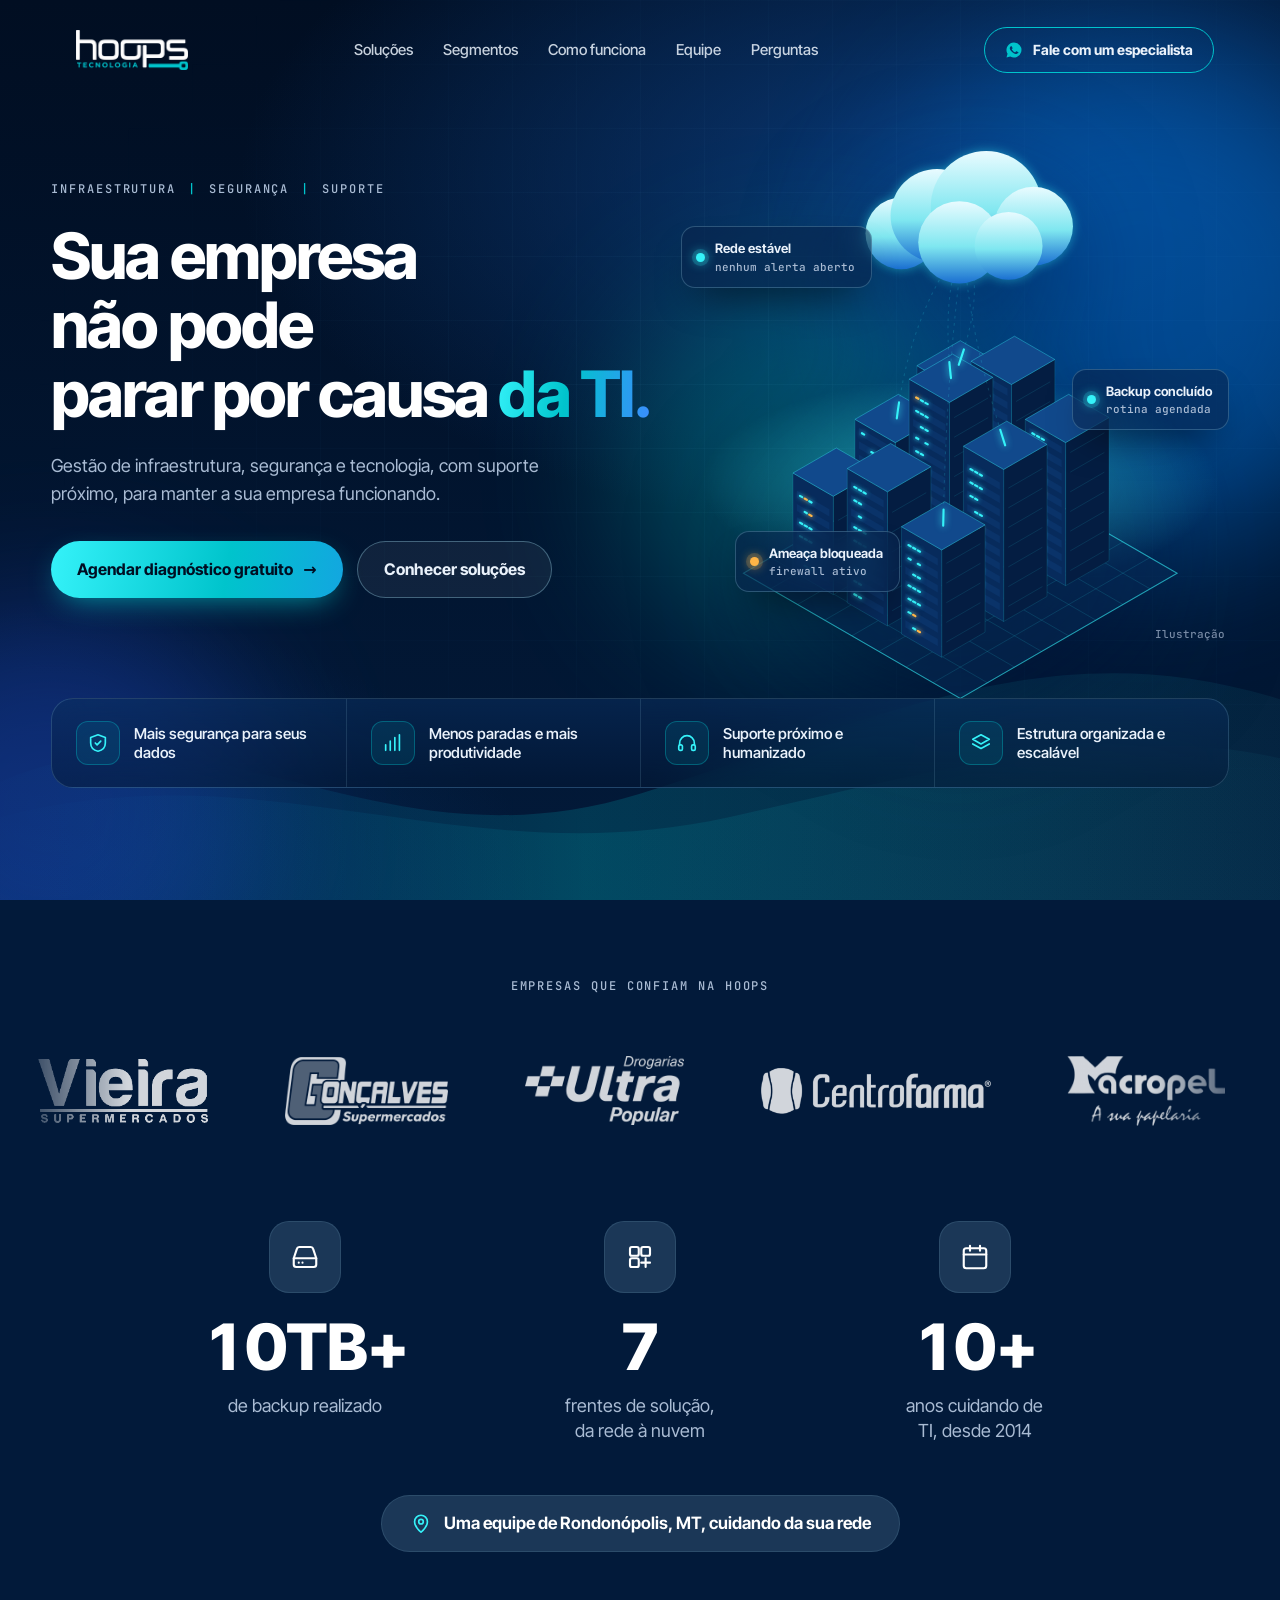
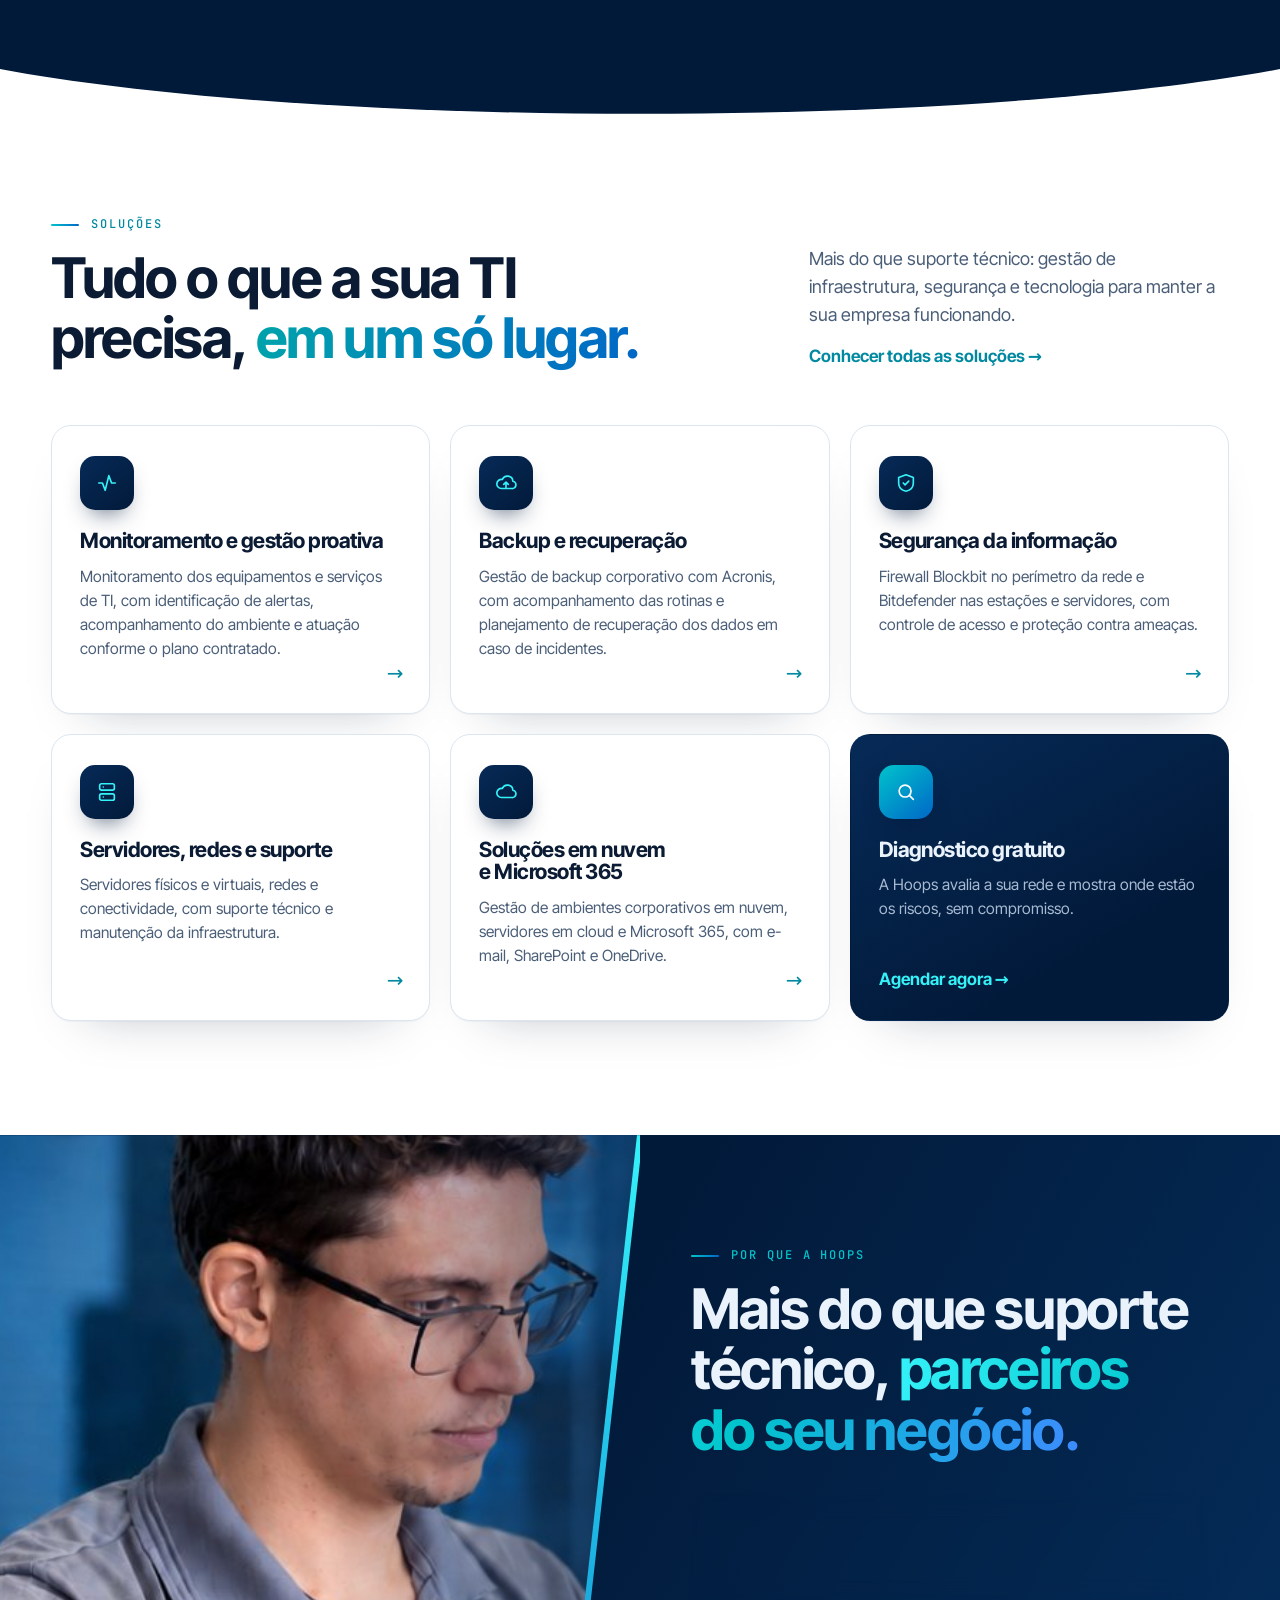
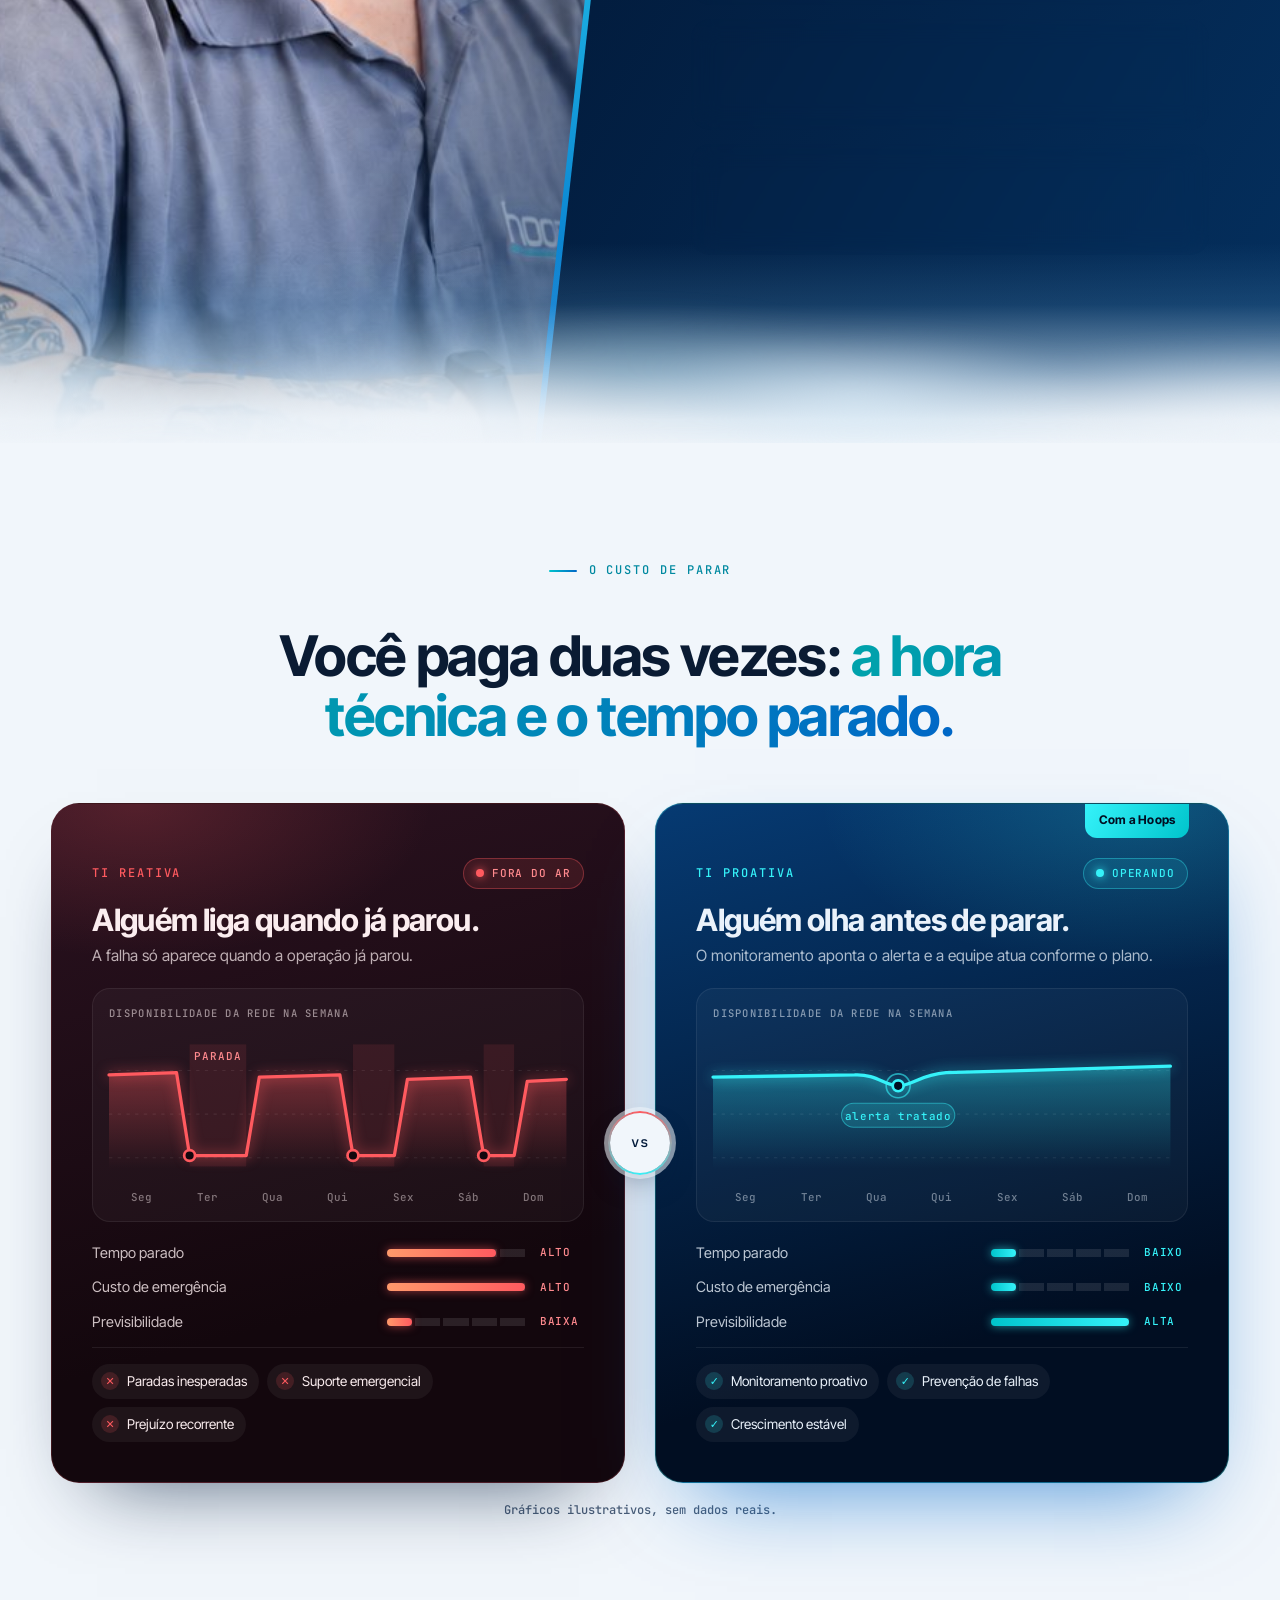
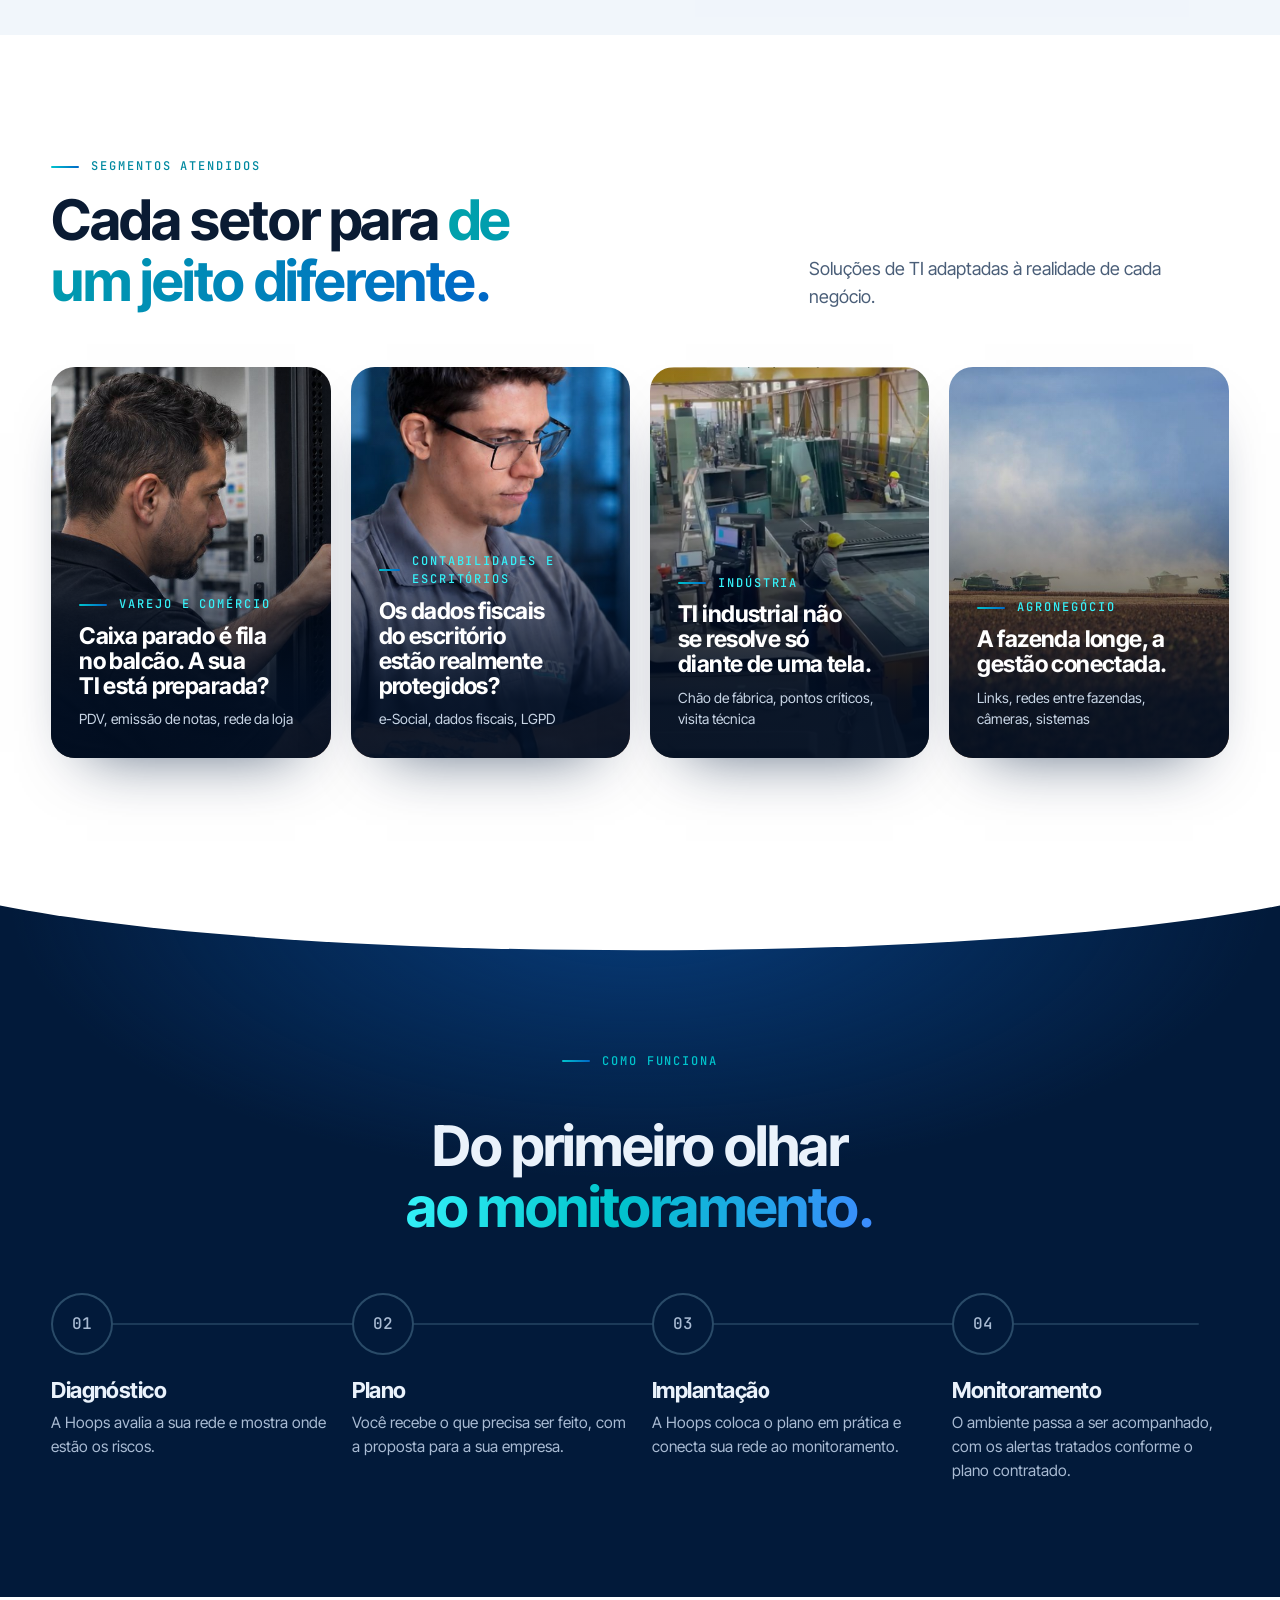
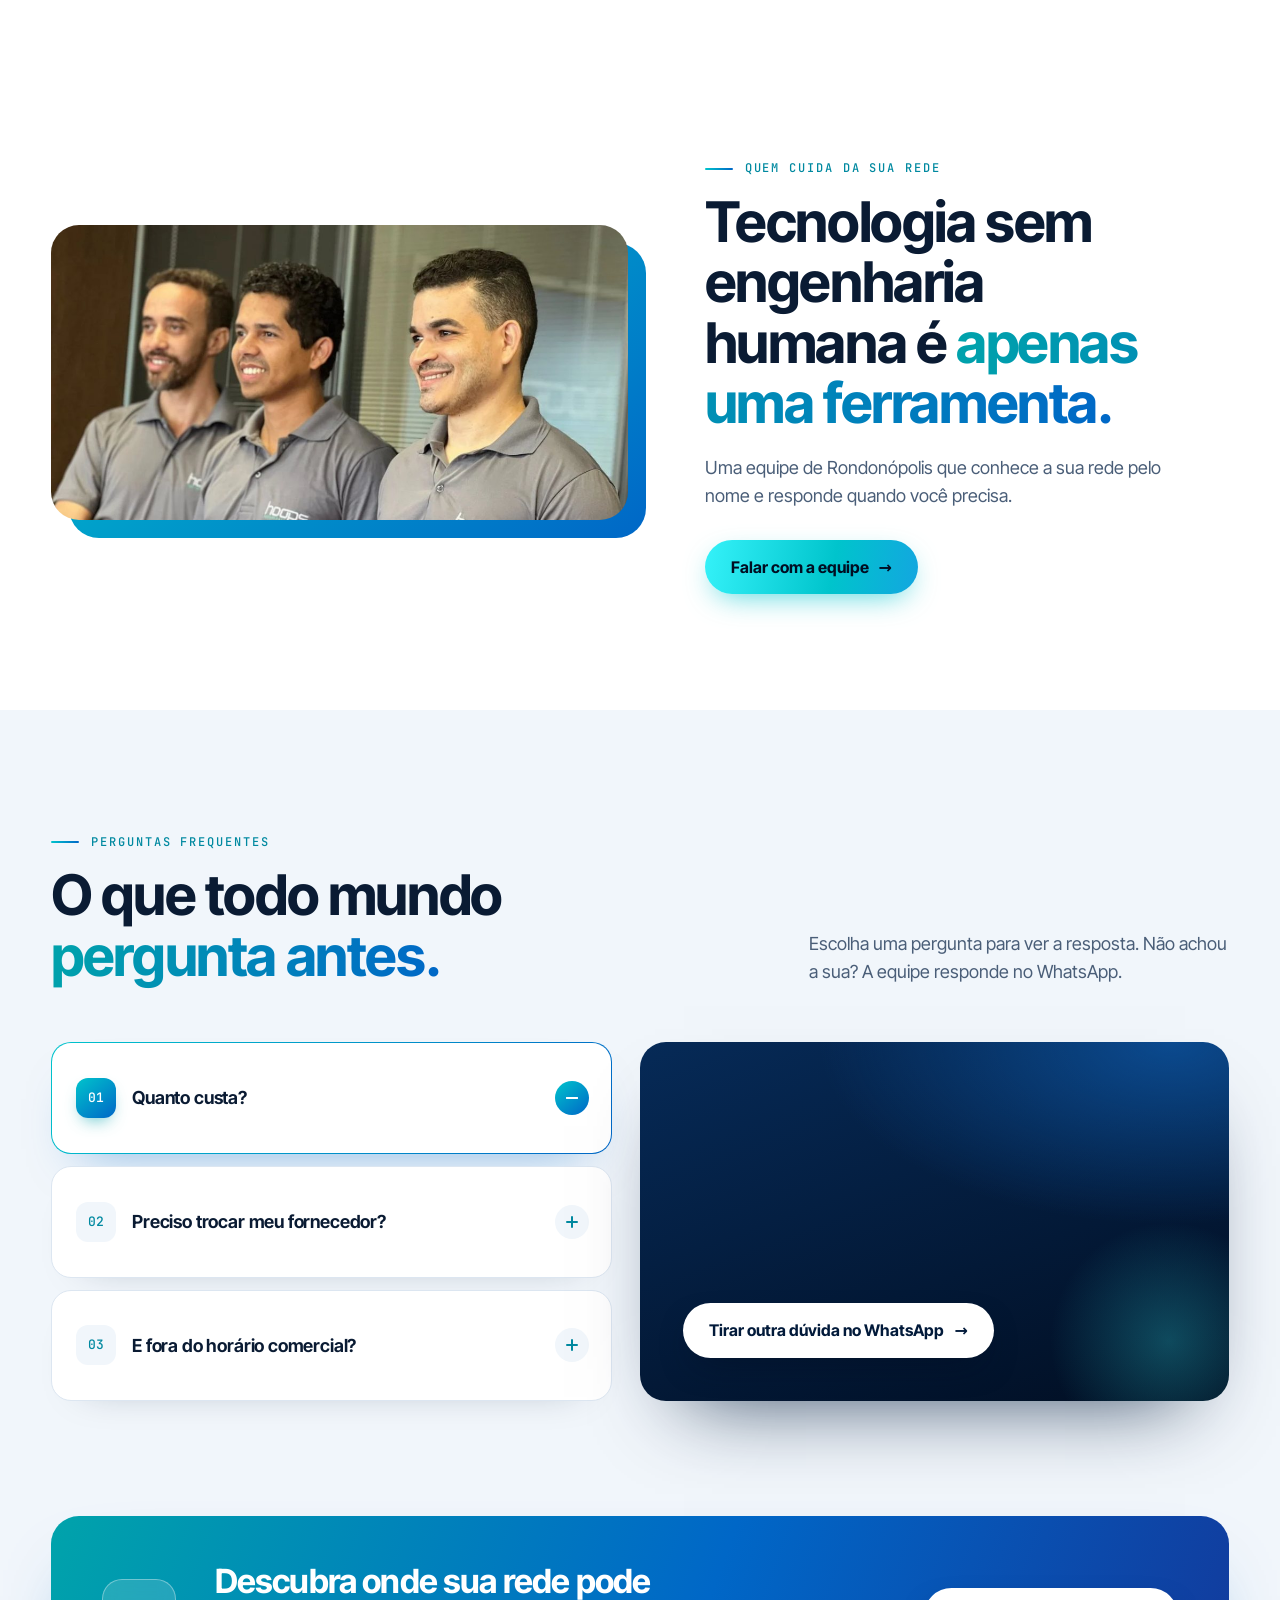
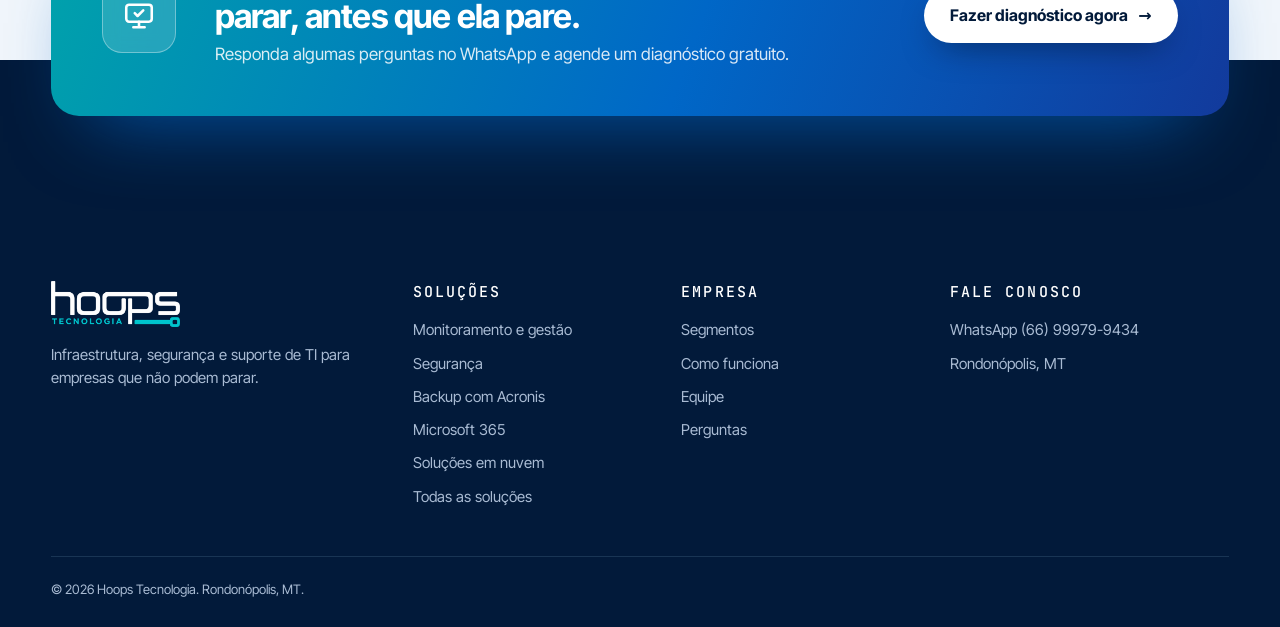
==== commit e9731606: "Telas grandes: conteúdo e cabeçalho crescem com a tela, sem bordas largas Co-Authored-By: Claude Opu" ====
--- a/index.html
+++ b/index.html
@@ -23,7 +23,7 @@
   <link rel="icon" href="img/icone.png" type="image/png">
   <link rel="apple-touch-icon" href="img/icone.png">
   <link rel="preload" href="fonts/inter-tight-latin-wght-normal.woff2" as="font" type="font/woff2" crossorigin>
-  <link rel="stylesheet" href="css/v2.css?v=21">
+  <link rel="stylesheet" href="css/v2.css?v=22">
   <script>document.documentElement.classList.add('js');</script>
 </head>
 <body>
@@ -384,6 +384,6 @@
 
   <a class="wa-flutuante" href="https://wa.me/5566999799434?text=Ol%C3%A1!%20Vim%20do%20site%20e%20quero%20agendar%20um%20diagn%C3%B3stico%20de%20TI." target="_blank" rel="noopener" aria-label="Falar com a Hoops no WhatsApp"><svg viewBox="0 0 24 24" aria-hidden="true"><path d="M12 2a10 10 0 0 0-8.6 15.1L2 22l5-1.3A10 10 0 1 0 12 2Zm5.3 14.1c-.2.6-1.3 1.2-1.8 1.2-.5.1-1 .2-3.3-.7-2.8-1.1-4.6-4-4.7-4.2-.1-.2-1.1-1.5-1.1-2.9s.7-2 1-2.3c.2-.3.5-.3.7-.3h.5c.2 0 .4 0 .6.5l.8 2c.1.2.1.4 0 .5l-.3.5-.4.4c-.1.2-.3.3-.1.6.2.3.8 1.3 1.7 2.1 1.2 1 2.1 1.3 2.4 1.5.3.1.5.1.6-.1l.9-1.1c.2-.3.4-.2.6-.1l1.9.9c.3.1.5.2.5.3.1.2.1.7-.2 1.3Z"/></svg></a>
 
-  <script src="js/v2.js?v=21" defer></script>
+  <script src="js/v2.js?v=22" defer></script>
 </body>
 </html>
--- a/css/v2.css
+++ b/css/v2.css
@@ -792,3 +792,20 @@
 }
 .base-mon { position: relative; padding: clamp(110px, 12vw, 160px) 0 clamp(80px, 9vw, 120px); }
 .frentes { padding: clamp(80px, 9vw, 120px) 0 clamp(120px, 12vw, 170px); }
+
+/* Telas grandes (1600 px ou mais): o conteúdo cresce com a tela em vez de ficar espremido no meio */
+@media (min-width: 1600px) {
+  :root { --moldura: min(86vw, 1760px); --gut: 48px; }
+  .hero h1 { font-size: clamp(64px, 4vw, 86px); }
+  .hero--setor h1 { font-size: clamp(62px, 3.7vw, 78px); }
+  .titulo { font-size: clamp(56px, 3.3vw, 72px); }
+  .hero__lead { max-width: 640px; font-size: 22px; }
+  .cab > div { max-width: 820px; }
+  .cab__lead { max-width: 520px; font-size: 20px; }
+  .hero__cena { max-width: 820px; }
+  .topo__in { width: min(100% - 2 * var(--gut), calc(var(--moldura) + 60px)); padding: 14px 16px 14px 28px; }
+  .topo__nav a { font-size: 16.5px; }
+  .hero--setor .hero__texto { max-width: 780px; }
+  .card h3, .frente h3 { font-size: 24px; }
+  .card p, .frente p, .faz__lista p, .risco p { font-size: 17px; }
+}
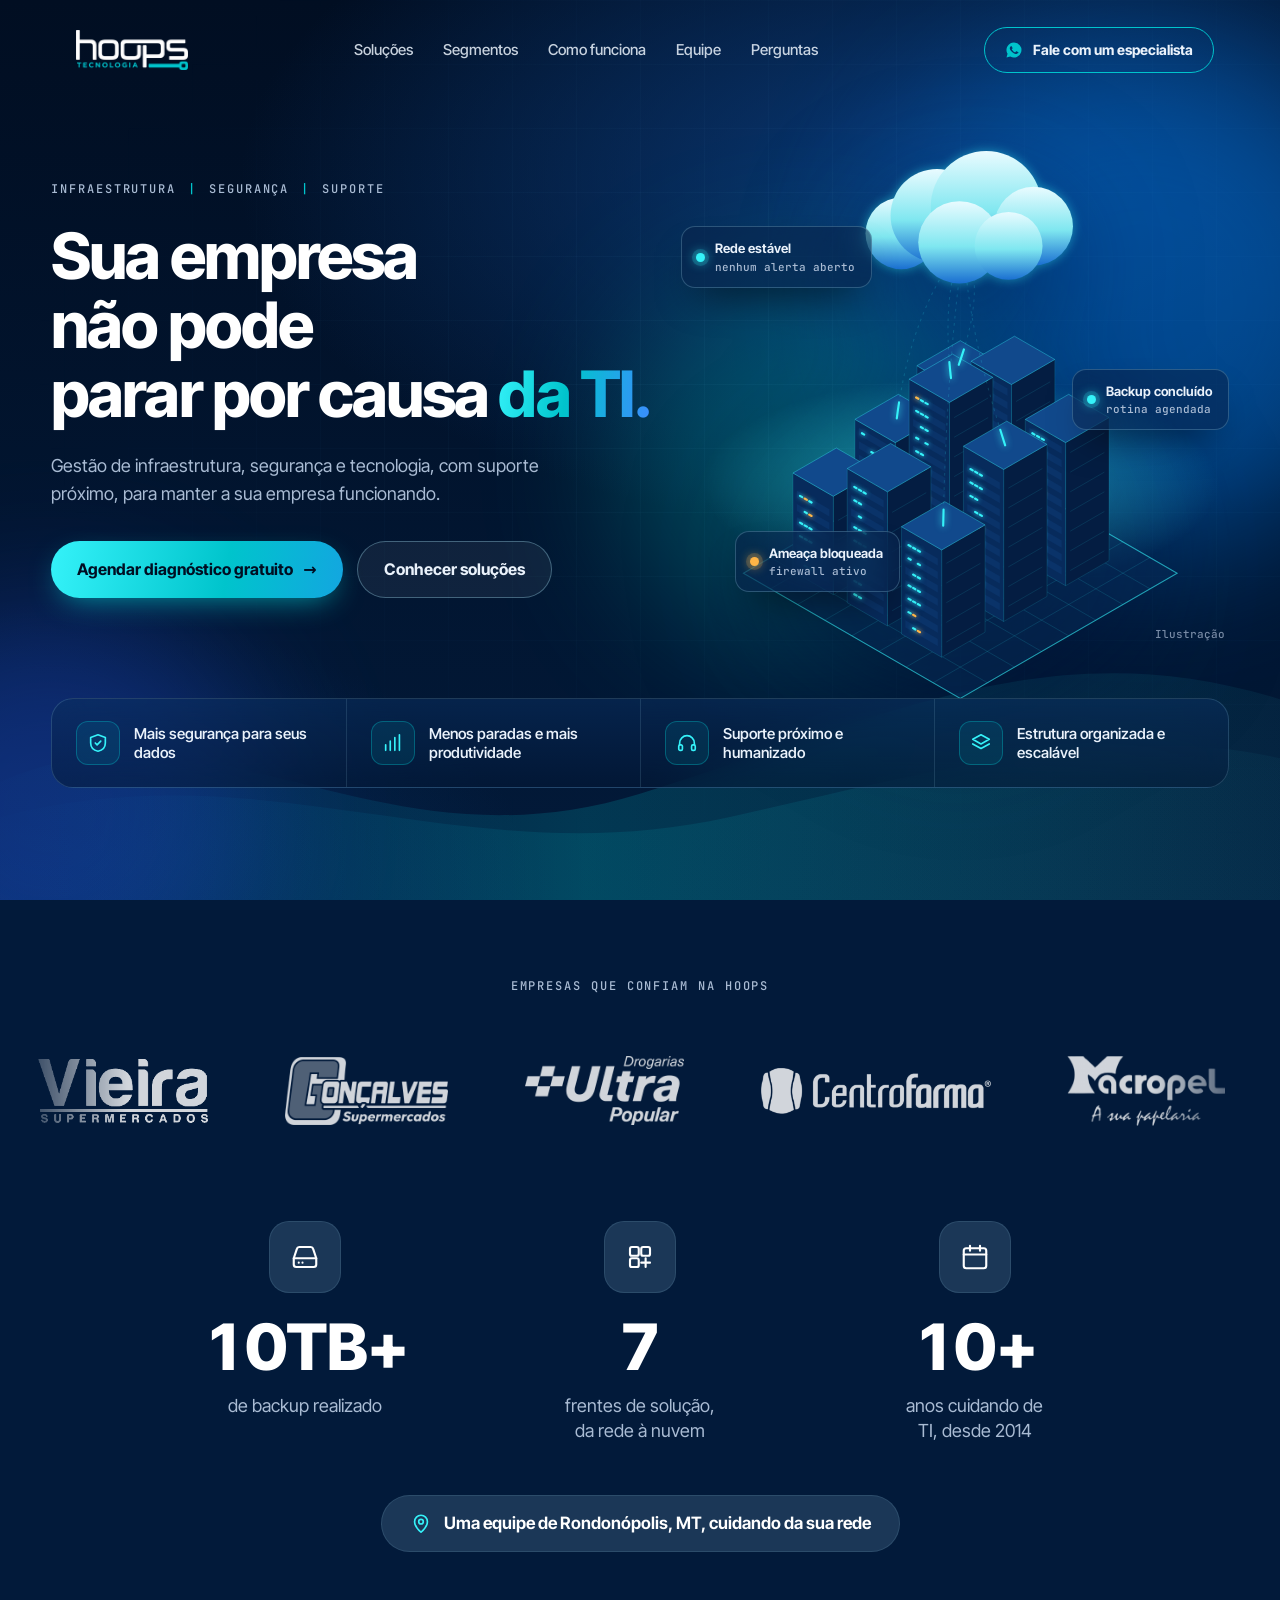
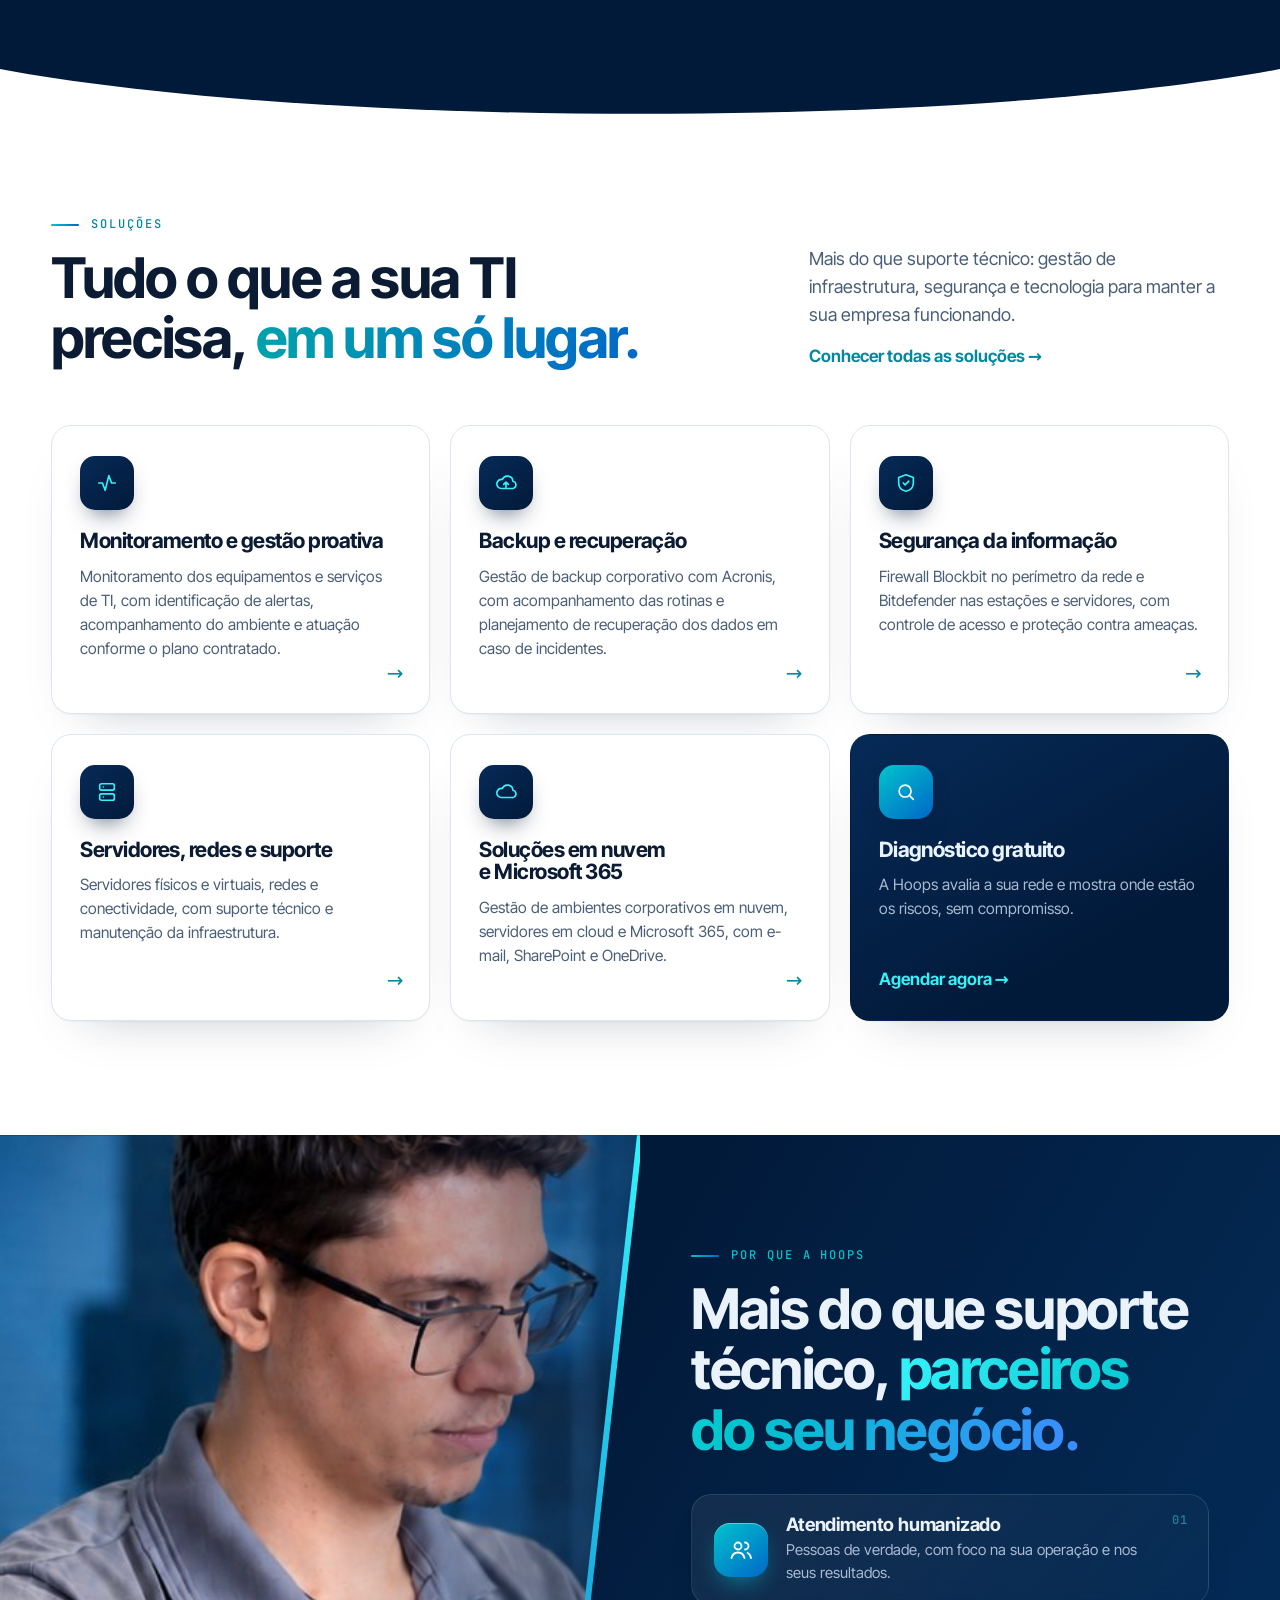
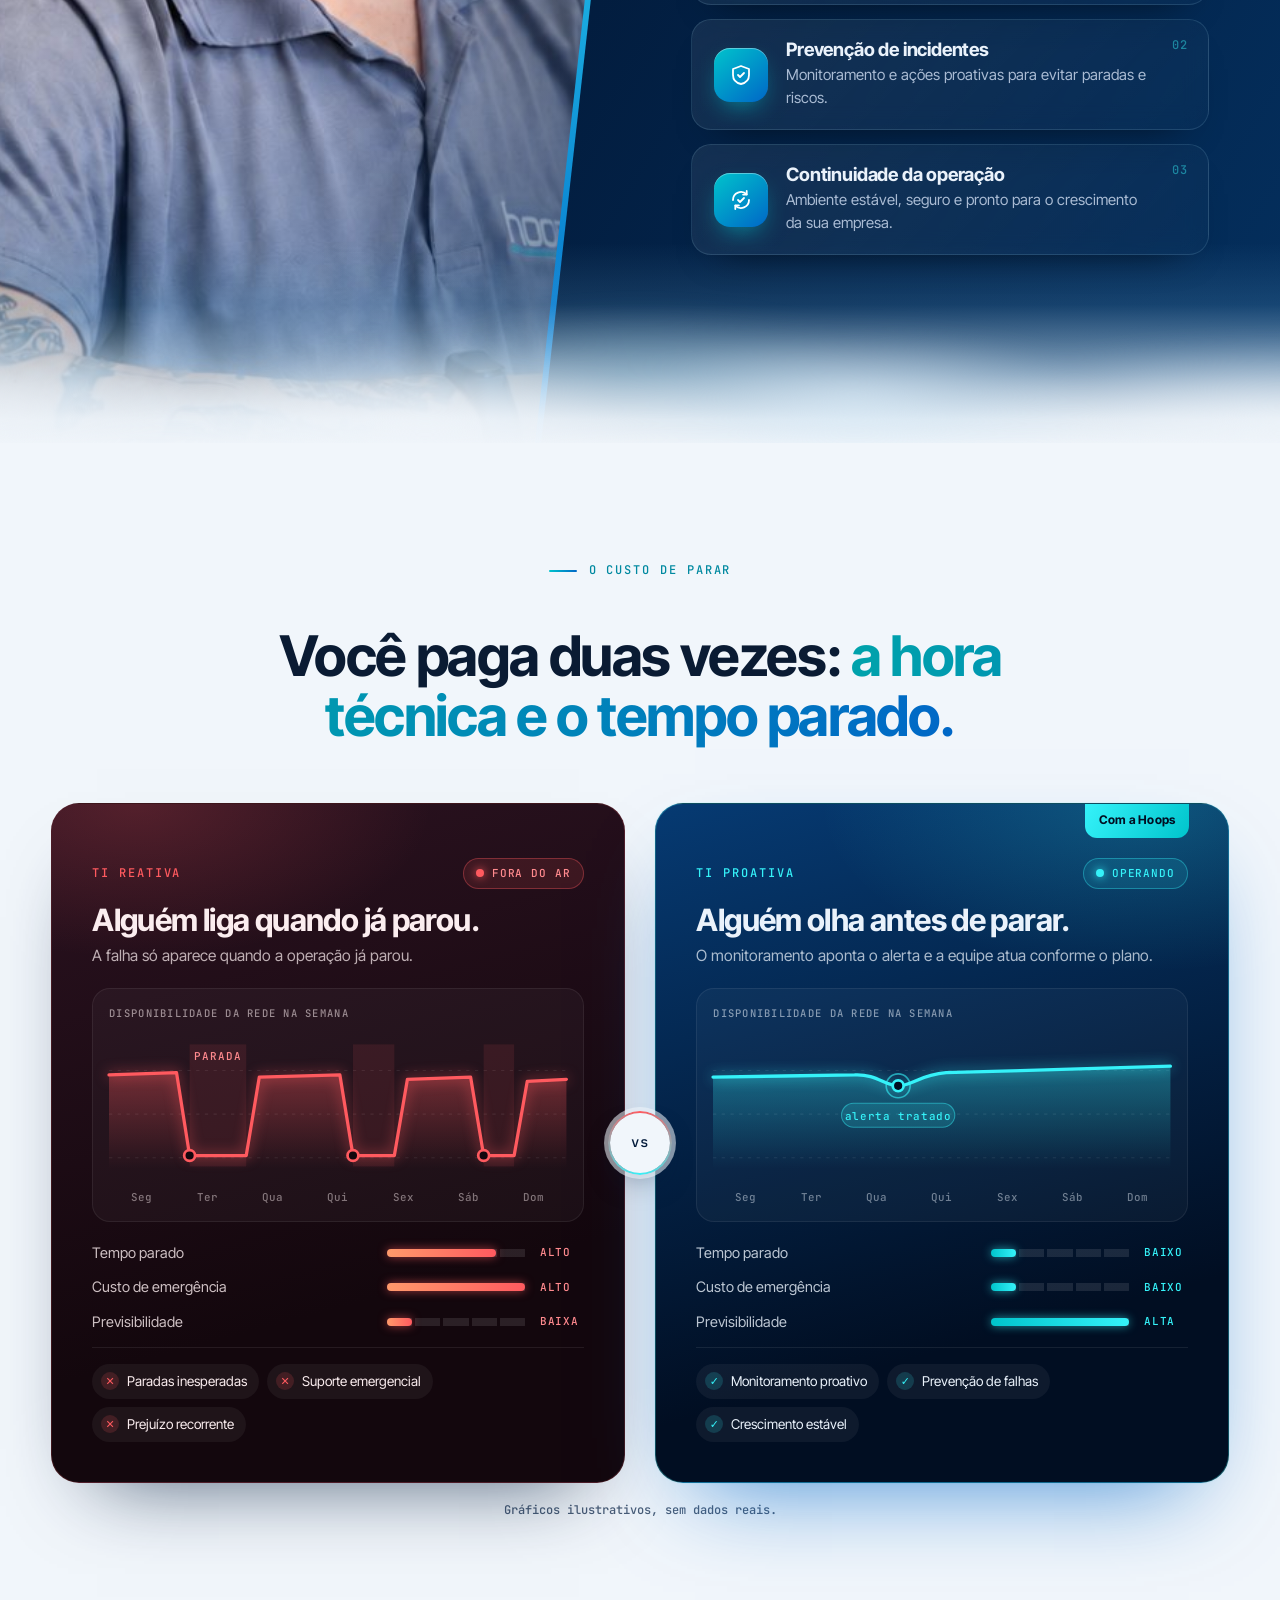
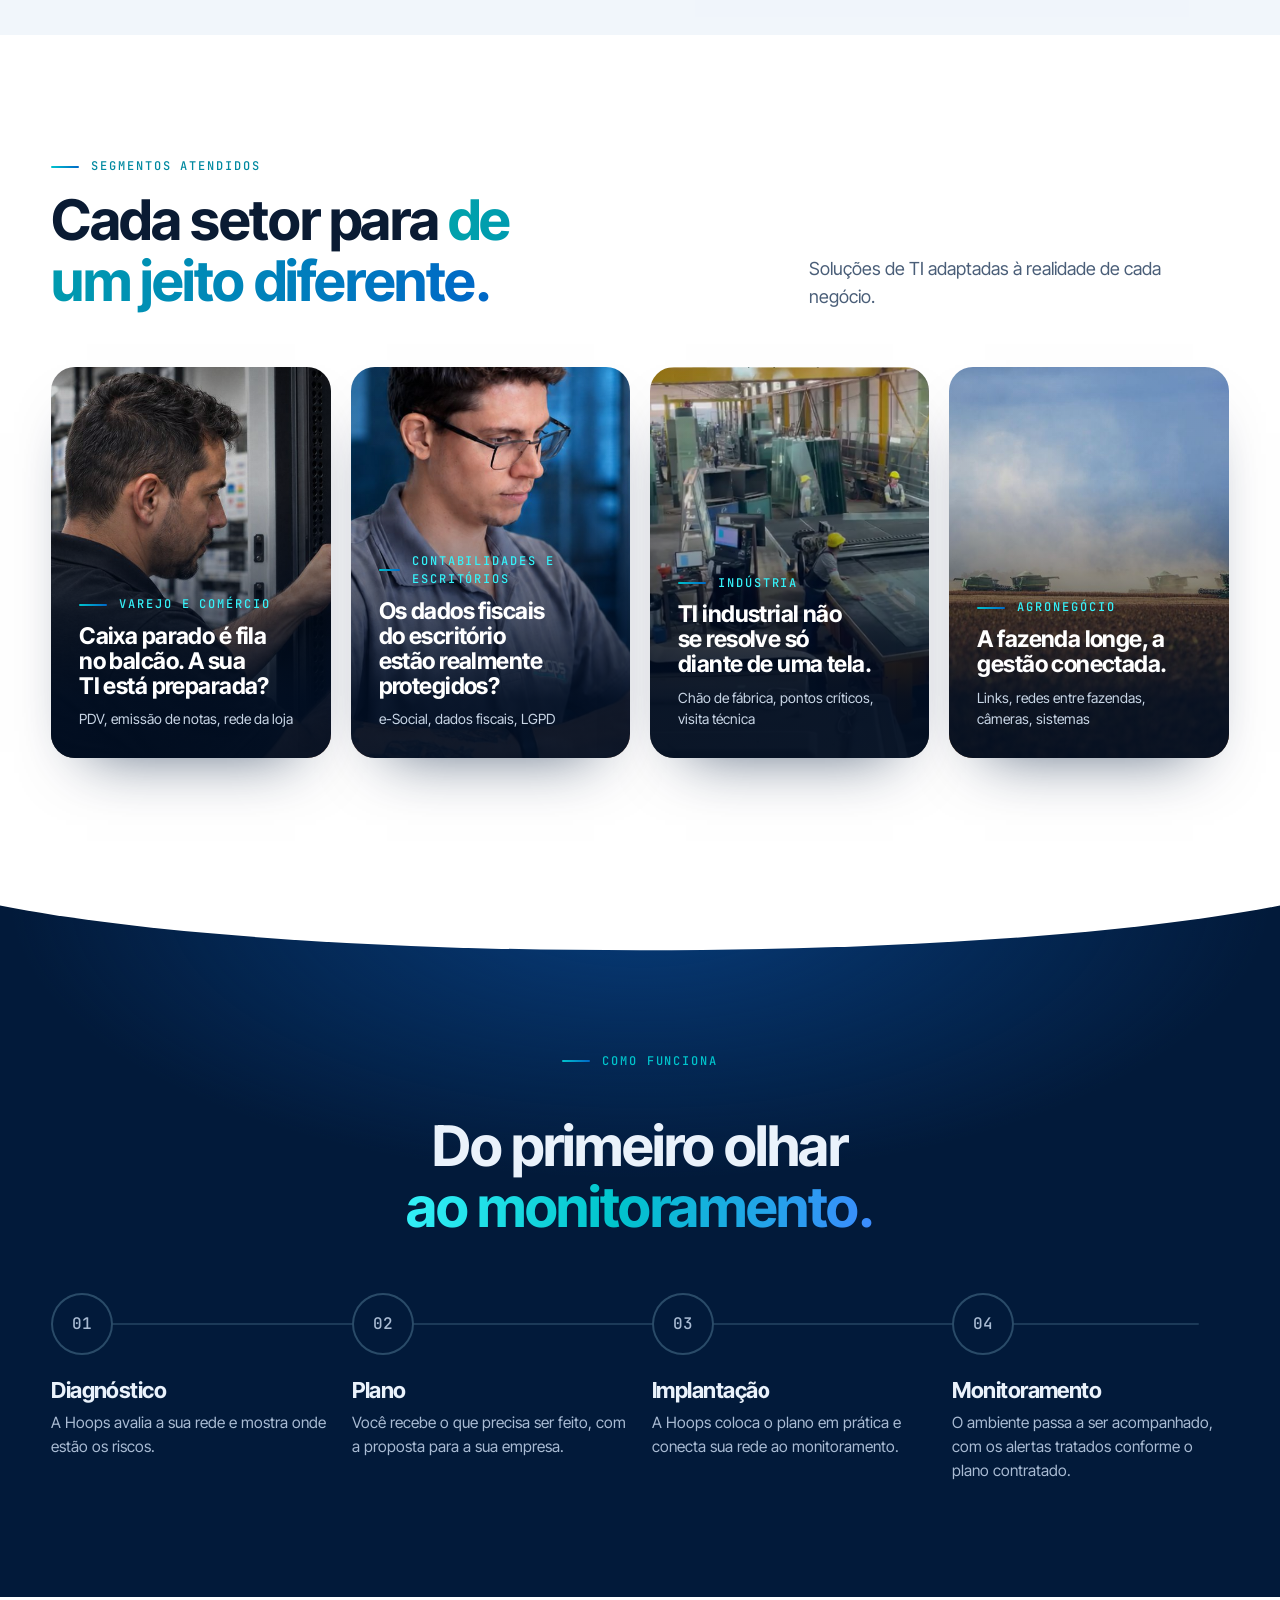
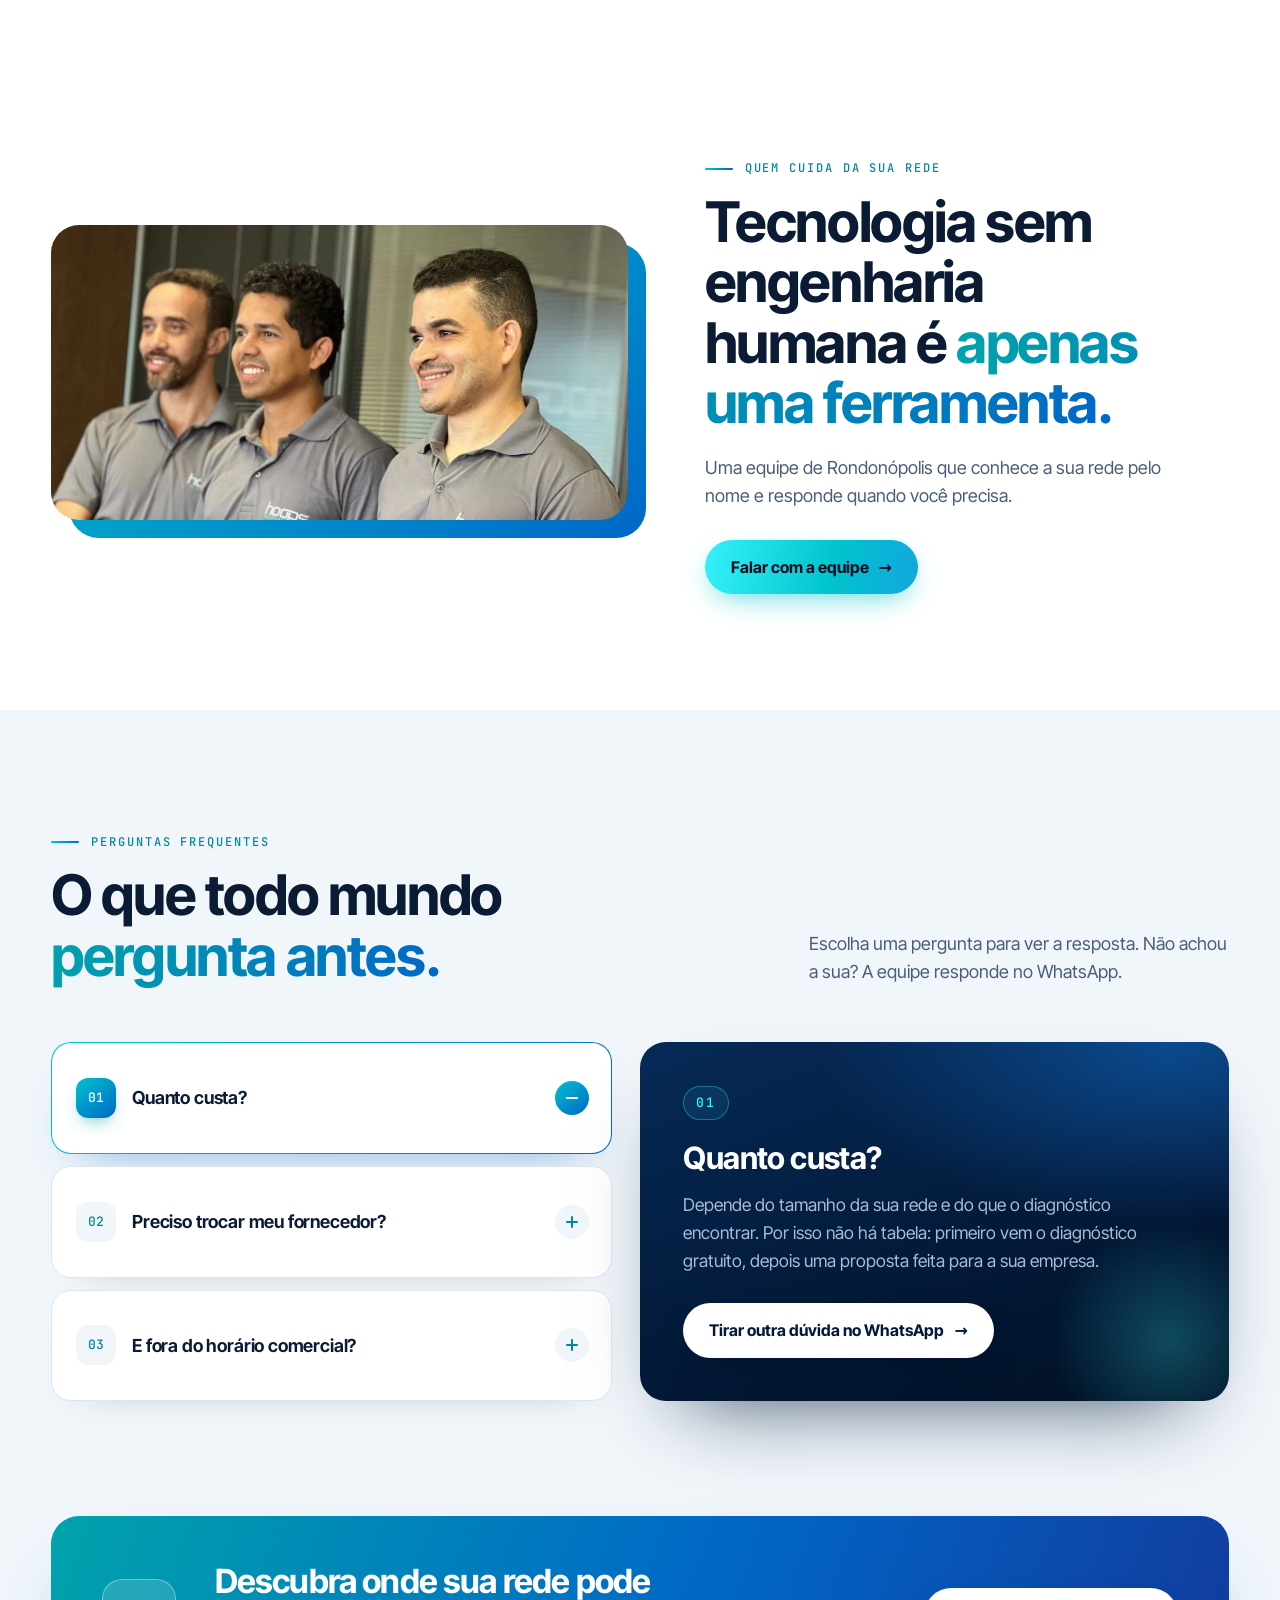
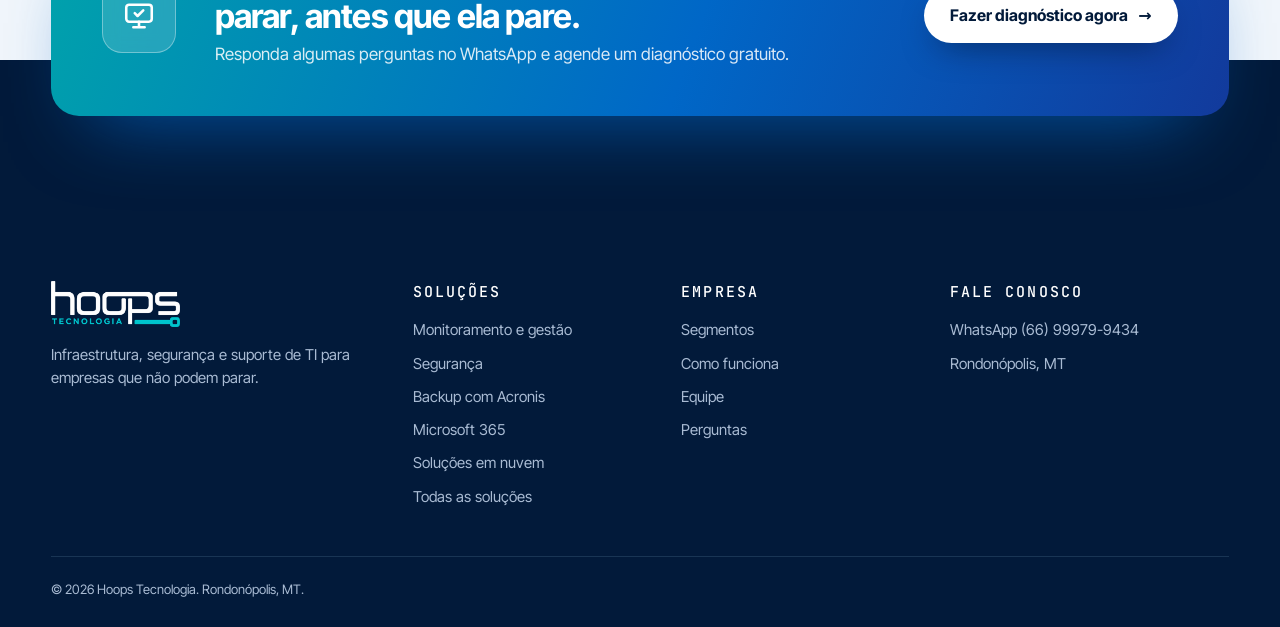
==== commit 553632be: "Topo dos setores: foto se dissolve na curva de baixo, sem corte reto Co-Authored-By: Claude Opus 5.5" ====
--- a/index.html
+++ b/index.html
@@ -23,7 +23,7 @@
   <link rel="icon" href="img/icone.png" type="image/png">
   <link rel="apple-touch-icon" href="img/icone.png">
   <link rel="preload" href="fonts/inter-tight-latin-wght-normal.woff2" as="font" type="font/woff2" crossorigin>
-  <link rel="stylesheet" href="css/v2.css?v=22">
+  <link rel="stylesheet" href="css/v2.css?v=23">
   <script>document.documentElement.classList.add('js');</script>
 </head>
 <body>
@@ -384,6 +384,6 @@
 
   <a class="wa-flutuante" href="https://wa.me/5566999799434?text=Ol%C3%A1!%20Vim%20do%20site%20e%20quero%20agendar%20um%20diagn%C3%B3stico%20de%20TI." target="_blank" rel="noopener" aria-label="Falar com a Hoops no WhatsApp"><svg viewBox="0 0 24 24" aria-hidden="true"><path d="M12 2a10 10 0 0 0-8.6 15.1L2 22l5-1.3A10 10 0 1 0 12 2Zm5.3 14.1c-.2.6-1.3 1.2-1.8 1.2-.5.1-1 .2-3.3-.7-2.8-1.1-4.6-4-4.7-4.2-.1-.2-1.1-1.5-1.1-2.9s.7-2 1-2.3c.2-.3.5-.3.7-.3h.5c.2 0 .4 0 .6.5l.8 2c.1.2.1.4 0 .5l-.3.5-.4.4c-.1.2-.3.3-.1.6.2.3.8 1.3 1.7 2.1 1.2 1 2.1 1.3 2.4 1.5.3.1.5.1.6-.1l.9-1.1c.2-.3.4-.2.6-.1l1.9.9c.3.1.5.2.5.3.1.2.1.7-.2 1.3Z"/></svg></a>
 
-  <script src="js/v2.js?v=22" defer></script>
+  <script src="js/v2.js?v=23" defer></script>
 </body>
 </html>
--- a/css/v2.css
+++ b/css/v2.css
@@ -809,3 +809,9 @@
   .card h3, .frente h3 { font-size: 24px; }
   .card p, .frente p, .faz__lista p, .risco p { font-size: 17px; }
 }
+
+/* Topo dos setores: a foto se dissolve no azul da curva de baixo, sem linha reta cortando */
+@media (min-width: 1021px) {
+  .hero-setor__foto::after { content: ''; position: absolute; left: 0; right: 0; bottom: 0; height: 38%; z-index: 1; pointer-events: none;
+    background: linear-gradient(0deg, var(--marinho) 0%, rgba(2, 26, 58, 0.85) 22%, rgba(2, 26, 58, 0) 100%); }
+}
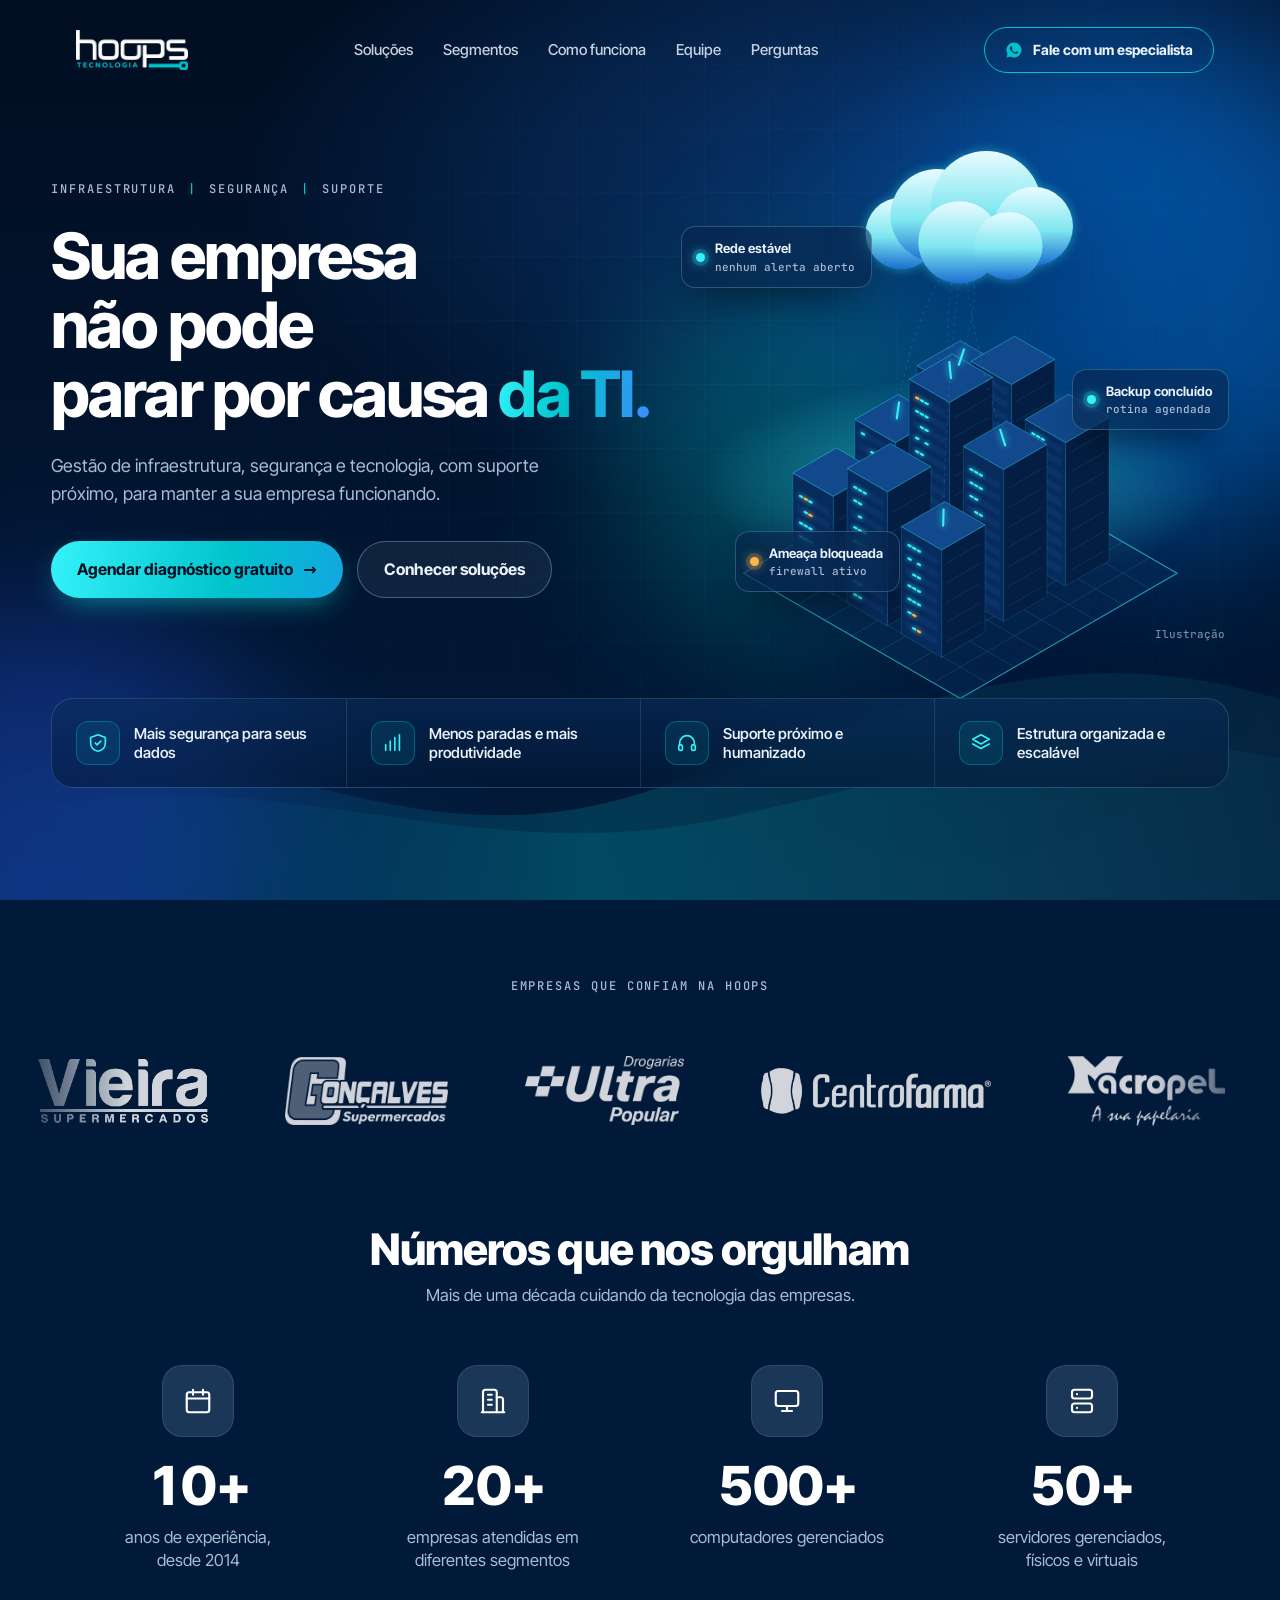
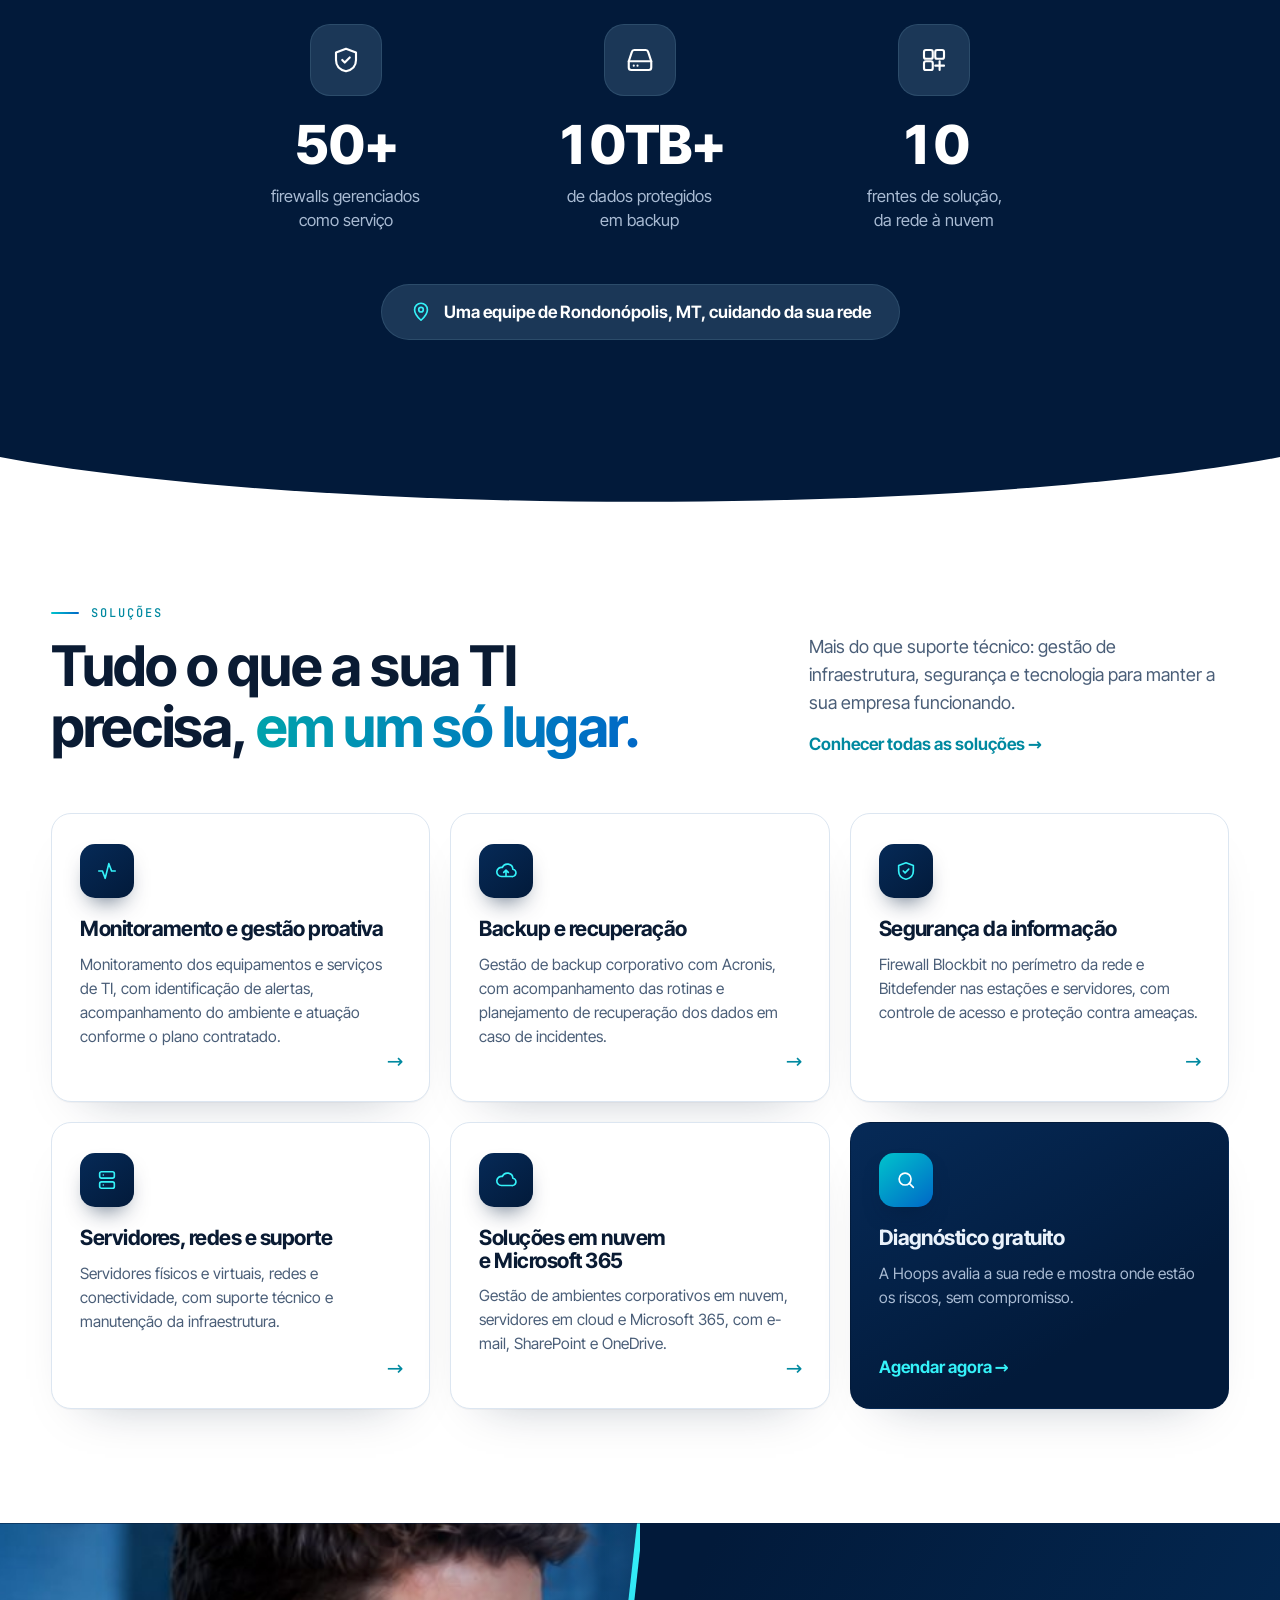
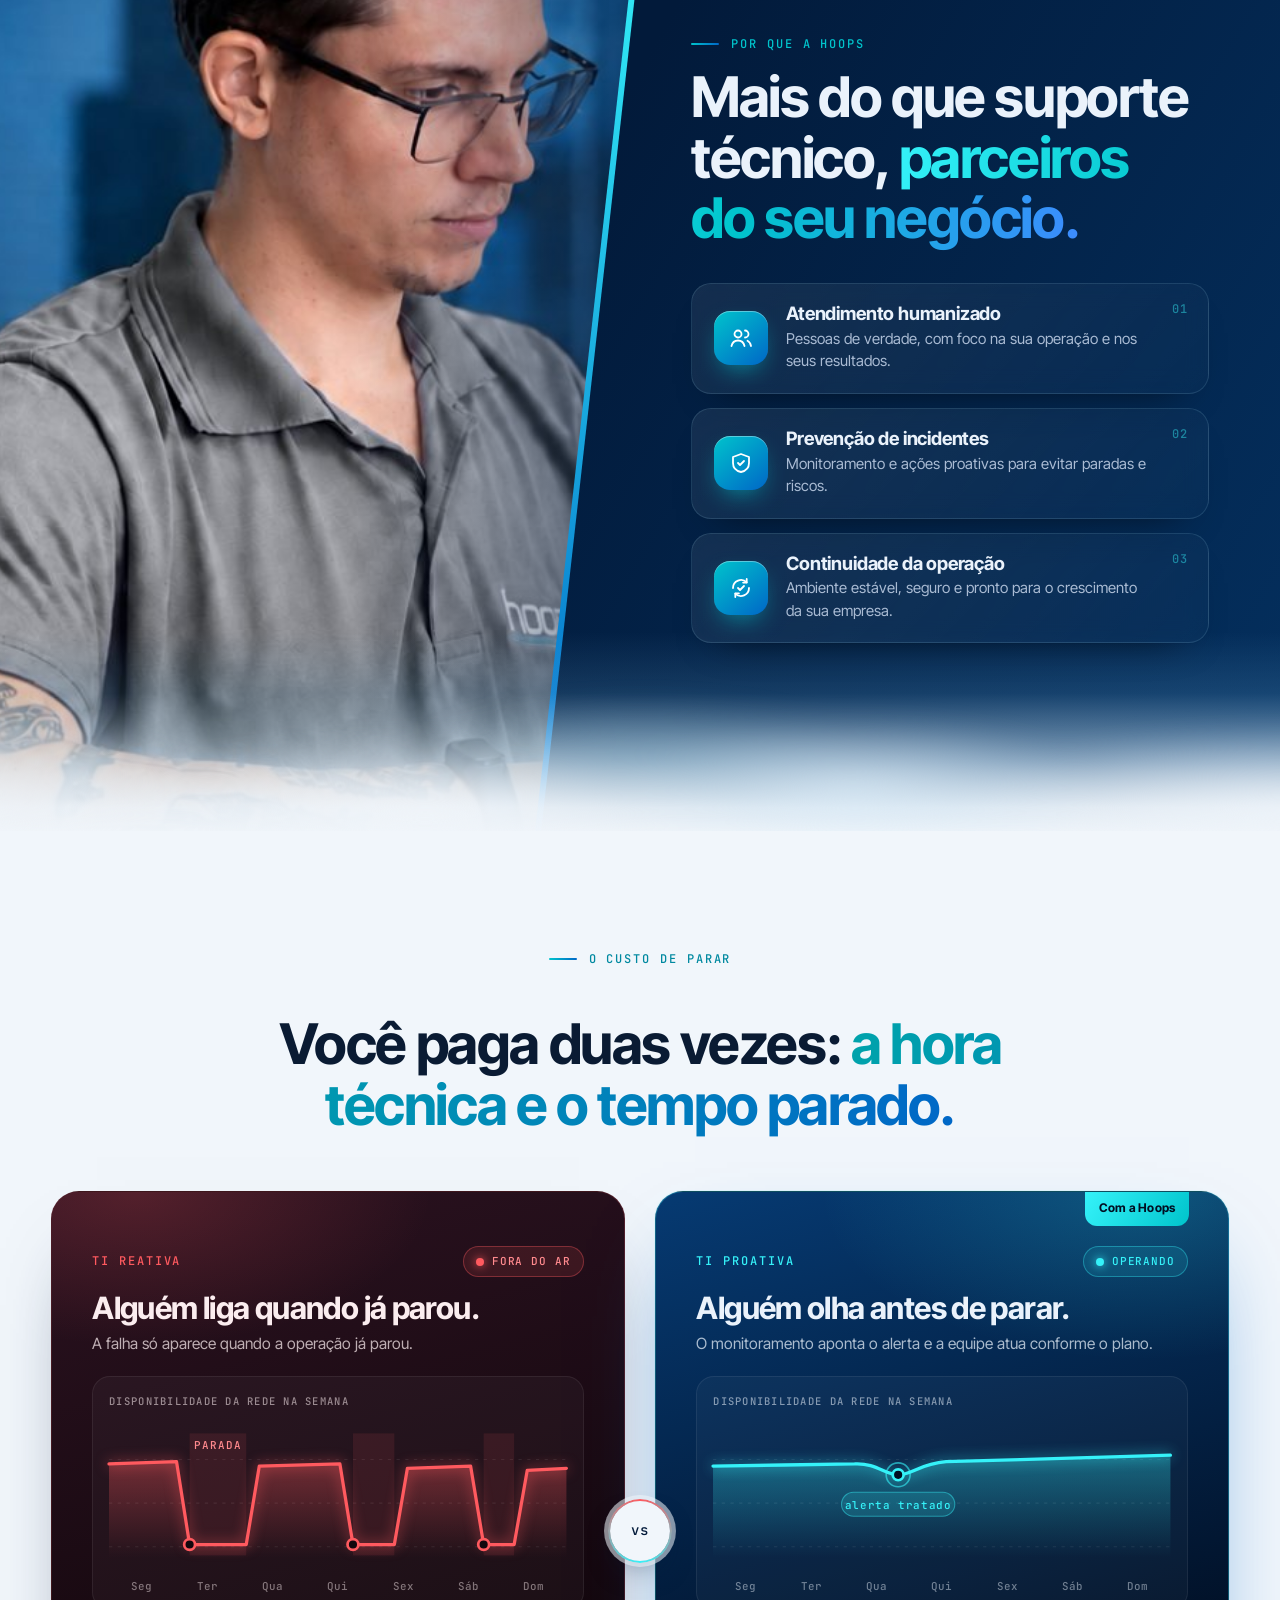
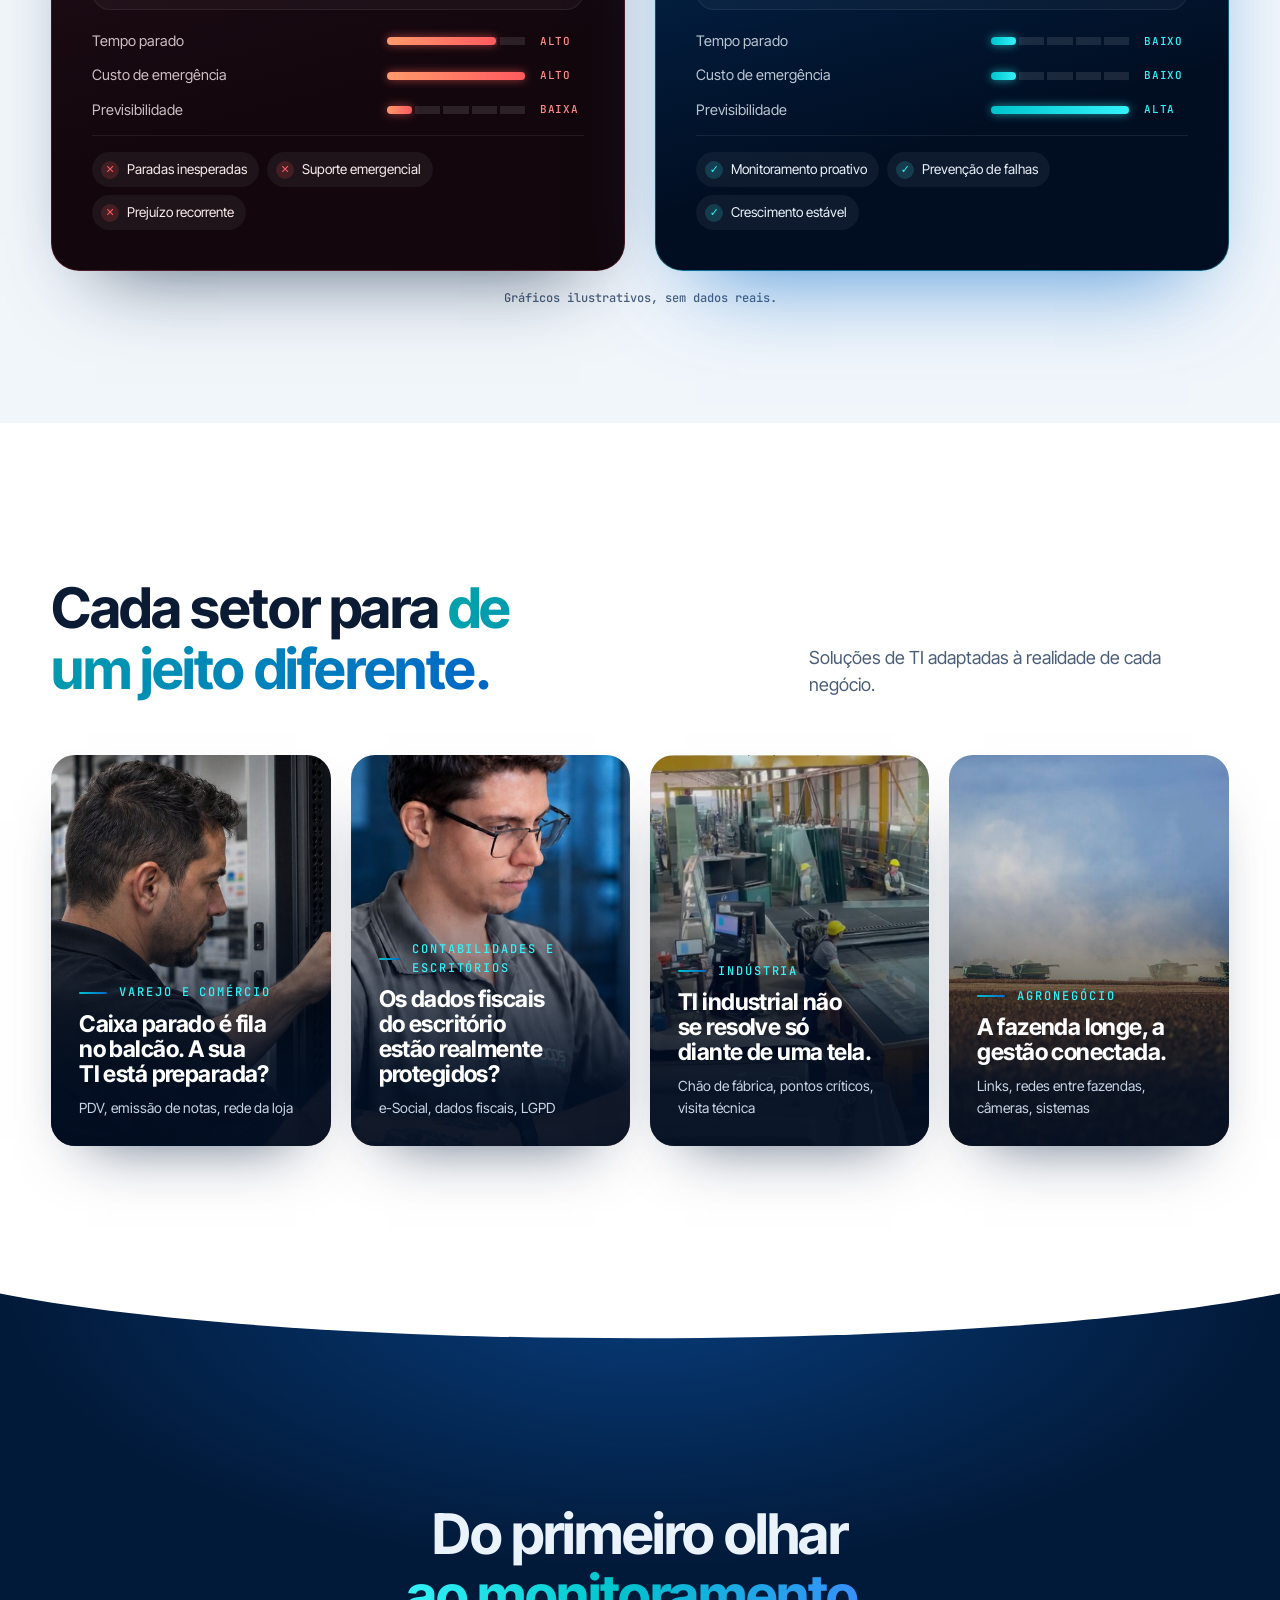
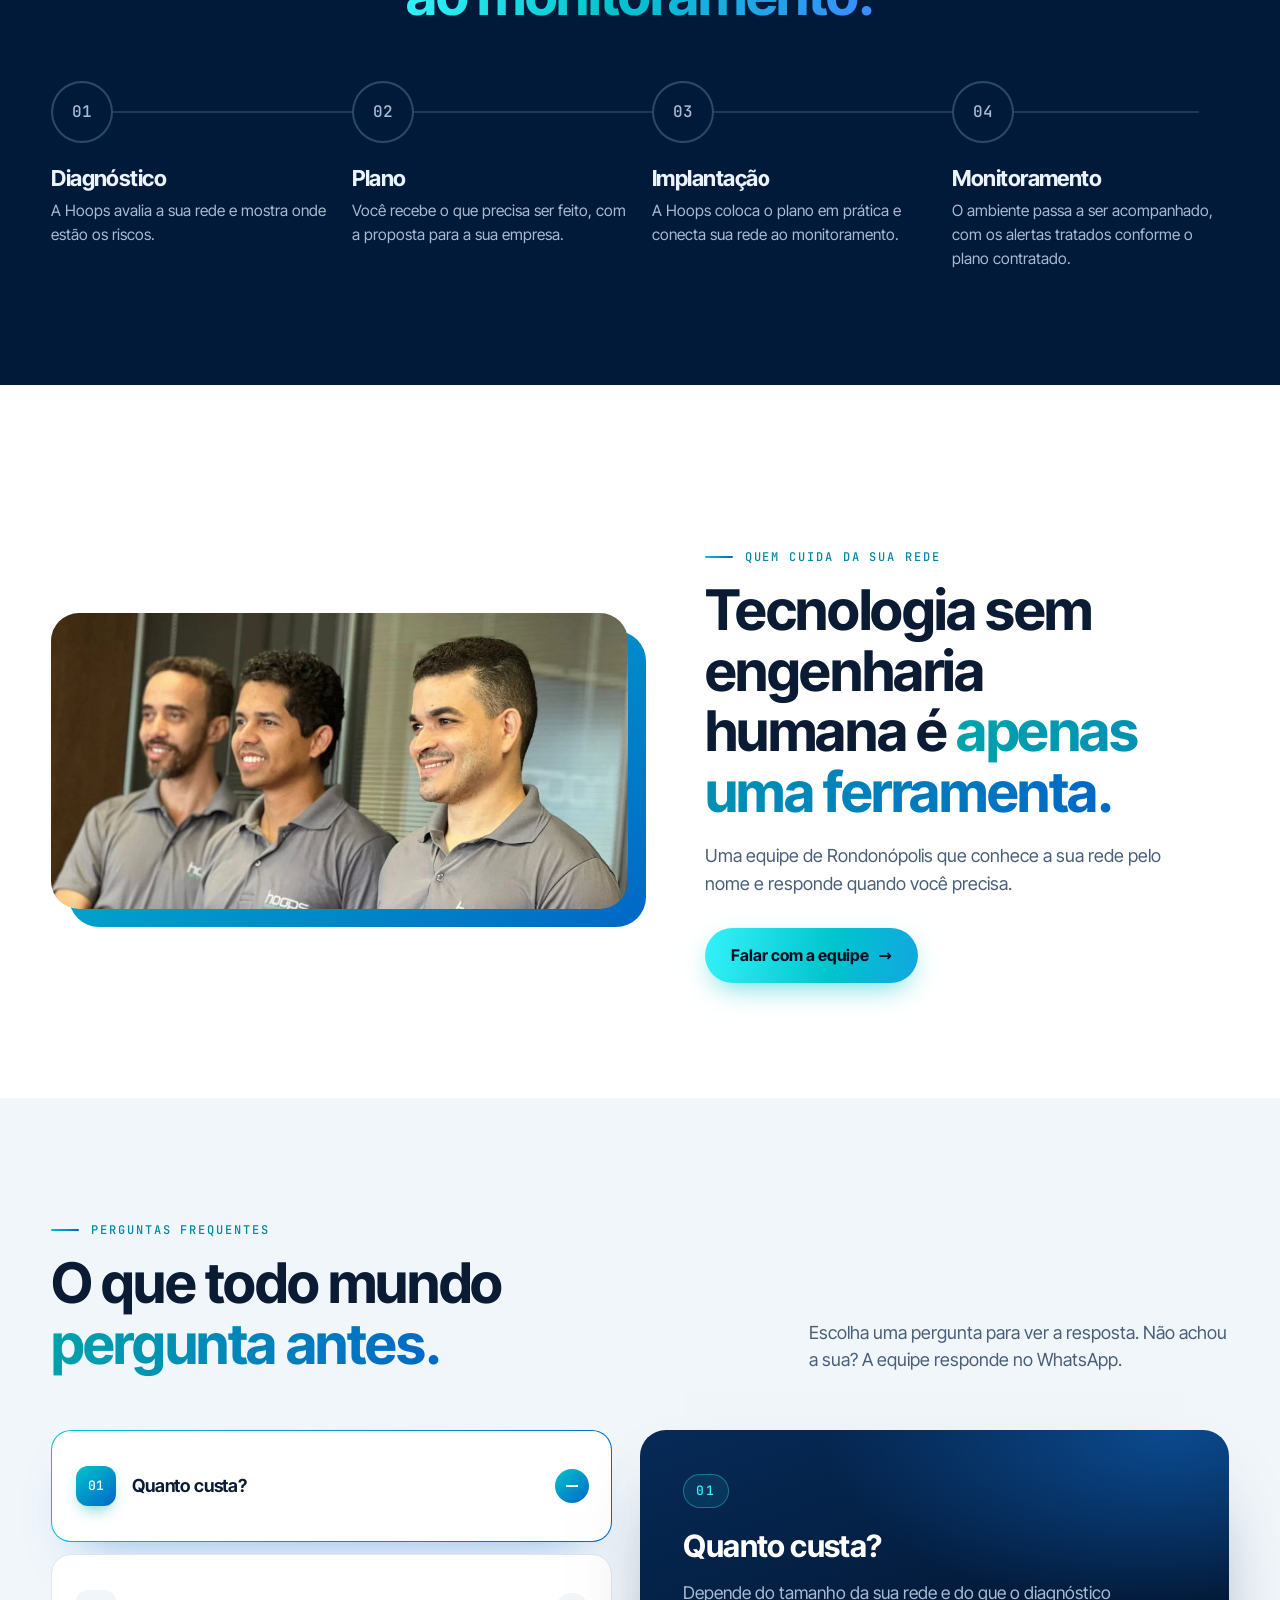
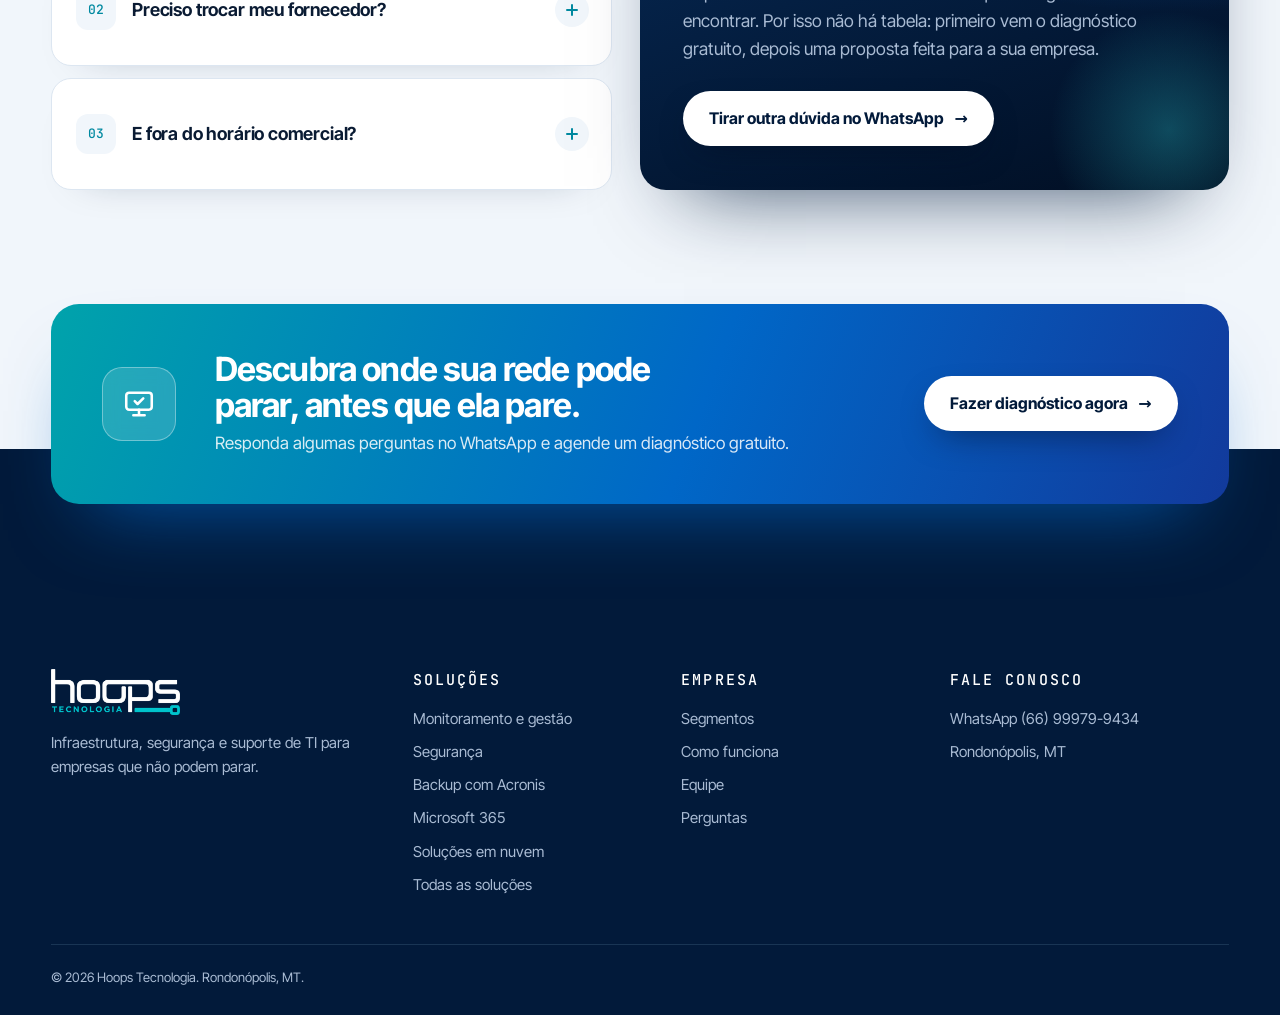
==== commit 5d1c72a2: "Números da Hoops, 10 frentes de solução e uniforme com a cor certa na foto Co-Authored-By: Claude Op" ====
--- a/index.html
+++ b/index.html
@@ -23,7 +23,7 @@
   <link rel="icon" href="img/icone.png" type="image/png">
   <link rel="apple-touch-icon" href="img/icone.png">
   <link rel="preload" href="fonts/inter-tight-latin-wght-normal.woff2" as="font" type="font/woff2" crossorigin>
-  <link rel="stylesheet" href="css/v2.css?v=23">
+  <link rel="stylesheet" href="css/v2.css?v=25">
   <script>document.documentElement.classList.add('js');</script>
 </head>
 <body>
@@ -112,10 +112,18 @@
         </div>
       </div>
       <div class="moldura">
-        <ul class="numeros">
-          <li class="rv"><span class="numeros__ico" aria-hidden="true"><svg viewBox="0 0 24 24"><path d="M3 13h18v5a2 2 0 0 1-2 2H5a2 2 0 0 1-2-2v-5Z"/><path d="M3 13 5.5 5.5A2 2 0 0 1 7.4 4h9.2a2 2 0 0 1 1.9 1.5L21 13"/><path d="M7 16.5h.01M10 16.5h.01"/></svg></span><strong><b data-conta="10">10</b>TB+</strong><span>de backup realizado</span></li>
-          <li class="rv"><span class="numeros__ico" aria-hidden="true"><svg viewBox="0 0 24 24"><rect x="4" y="4" width="7" height="7" rx="1.5"/><rect x="13" y="4" width="7" height="7" rx="1.5"/><rect x="4" y="13" width="7" height="7" rx="1.5"/><path d="M16.5 13v7M13 16.5h7"/></svg></span><strong><b data-conta="7">7</b></strong><span>frentes de solução, da rede à nuvem</span></li>
-          <li class="rv"><span class="numeros__ico" aria-hidden="true"><svg viewBox="0 0 24 24"><rect x="3" y="5" width="18" height="16" rx="2"/><path d="M3 10h18M8 3v4M16 3v4"/></svg></span><strong><b data-conta="10">10</b>+</strong><span>anos cuidando de TI, desde 2014</span></li>
+        <div class="numeros__cab rv">
+          <h3>Números que nos orgulham</h3>
+          <p>Mais de uma década cuidando da tecnologia das empresas.</p>
+        </div>
+        <ul class="numeros numeros--7">
+          <li class="rv"><span class="numeros__ico" aria-hidden="true"><svg viewBox="0 0 24 24"><rect x="3" y="5" width="18" height="16" rx="2"/><path d="M3 10h18M8 3v4M16 3v4"/></svg></span><strong><b data-conta="10">10</b>+</strong><span>anos de experiência, desde 2014</span></li>
+          <li class="rv"><span class="numeros__ico" aria-hidden="true"><svg viewBox="0 0 24 24"><path d="M4 21V5a2 2 0 0 1 2-2h7a2 2 0 0 1 2 2v16"/><path d="M15 9h3a2 2 0 0 1 2 2v10M3 21h18M8 7h3M8 11h3M8 15h3"/></svg></span><strong><b data-conta="20">20</b>+</strong><span>empresas atendidas em diferentes segmentos</span></li>
+          <li class="rv"><span class="numeros__ico" aria-hidden="true"><svg viewBox="0 0 24 24"><rect x="3" y="4" width="18" height="12" rx="2"/><path d="M8 20h8M12 16v4"/></svg></span><strong><b data-conta="500">500</b>+</strong><span>computadores gerenciados</span></li>
+          <li class="rv"><span class="numeros__ico" aria-hidden="true"><svg viewBox="0 0 24 24"><rect x="4" y="3" width="16" height="7" rx="2"/><rect x="4" y="14" width="16" height="7" rx="2"/><path d="M8 6.5h.01M8 17.5h.01"/></svg></span><strong><b data-conta="50">50</b>+</strong><span>servidores gerenciados, físicos e virtuais</span></li>
+          <li class="rv"><span class="numeros__ico" aria-hidden="true"><svg viewBox="0 0 24 24"><path d="M12 3 20 6v6c0 5-3.5 8-8 9-4.5-1-8-4-8-9V6l8-3Z"/><path d="m9 12 2 2 4-4"/></svg></span><strong><b data-conta="50">50</b>+</strong><span>firewalls gerenciados como serviço</span></li>
+          <li class="rv"><span class="numeros__ico" aria-hidden="true"><svg viewBox="0 0 24 24"><path d="M3 13h18v5a2 2 0 0 1-2 2H5a2 2 0 0 1-2-2v-5Z"/><path d="M3 13 5.5 5.5A2 2 0 0 1 7.4 4h9.2a2 2 0 0 1 1.9 1.5L21 13"/><path d="M7 16.5h.01M10 16.5h.01"/></svg></span><strong><b data-conta="10">10</b>TB+</strong><span>de dados protegidos em backup</span></li>
+          <li class="rv"><span class="numeros__ico" aria-hidden="true"><svg viewBox="0 0 24 24"><rect x="4" y="4" width="7" height="7" rx="1.5"/><rect x="13" y="4" width="7" height="7" rx="1.5"/><rect x="4" y="13" width="7" height="7" rx="1.5"/><path d="M16.5 13v7M13 16.5h7"/></svg></span><strong><b data-conta="10">10</b></strong><span>frentes de solução, da rede à nuvem</span></li>
         </ul>
         <p class="numeros__selo rv"><svg viewBox="0 0 24 24" aria-hidden="true"><path d="M12 21s-7-6.2-7-11.5a7 7 0 0 1 14 0C19 14.8 12 21 12 21Z"/><circle cx="12" cy="9.5" r="2.5"/></svg>Uma equipe de Rondonópolis, MT, cuidando da sua rede</p>
       </div>
@@ -384,6 +392,6 @@
 
   <a class="wa-flutuante" href="https://wa.me/5566999799434?text=Ol%C3%A1!%20Vim%20do%20site%20e%20quero%20agendar%20um%20diagn%C3%B3stico%20de%20TI." target="_blank" rel="noopener" aria-label="Falar com a Hoops no WhatsApp"><svg viewBox="0 0 24 24" aria-hidden="true"><path d="M12 2a10 10 0 0 0-8.6 15.1L2 22l5-1.3A10 10 0 1 0 12 2Zm5.3 14.1c-.2.6-1.3 1.2-1.8 1.2-.5.1-1 .2-3.3-.7-2.8-1.1-4.6-4-4.7-4.2-.1-.2-1.1-1.5-1.1-2.9s.7-2 1-2.3c.2-.3.5-.3.7-.3h.5c.2 0 .4 0 .6.5l.8 2c.1.2.1.4 0 .5l-.3.5-.4.4c-.1.2-.3.3-.1.6.2.3.8 1.3 1.7 2.1 1.2 1 2.1 1.3 2.4 1.5.3.1.5.1.6-.1l.9-1.1c.2-.3.4-.2.6-.1l1.9.9c.3.1.5.2.5.3.1.2.1.7-.2 1.3Z"/></svg></a>
 
-  <script src="js/v2.js?v=23" defer></script>
+  <script src="js/v2.js?v=25" defer></script>
 </body>
 </html>
--- a/css/v2.css
+++ b/css/v2.css
@@ -815,3 +815,22 @@
   .hero-setor__foto::after { content: ''; position: absolute; left: 0; right: 0; bottom: 0; height: 38%; z-index: 1; pointer-events: none;
     background: linear-gradient(0deg, var(--marinho) 0%, rgba(2, 26, 58, 0.85) 22%, rgba(2, 26, 58, 0) 100%); }
 }
+
+/* Topo dos setores: todo o fundo (brilho azul incluído) escurece até o azul da curva, sem degrau */
+.hero--setor::after { content: ''; position: absolute; left: 0; right: 0; bottom: 0; height: 32%; z-index: 0; pointer-events: none;
+  background: linear-gradient(0deg, var(--marinho) 0%, rgba(2, 26, 58, 0.9) 25%, rgba(2, 26, 58, 0) 100%); }
+
+/* Números que nos orgulham: 7 números (dados da Hoops, 18/11) */
+.numeros__cab { margin: clamp(48px, 6vw, 80px) auto 0; text-align: center; }
+.numeros__cab h3 { font-size: clamp(30px, 3.4vw, 46px); font-weight: 800; letter-spacing: -0.02em; color: var(--branco); }
+.numeros__cab p { margin-top: 10px; font-size: clamp(16px, 1.3vw, 19px); color: var(--suave-escuro); }
+.numeros--7 { max-width: 1180px; margin-top: clamp(36px, 4.5vw, 56px); display: flex; flex-wrap: wrap; justify-content: center; row-gap: clamp(36px, 4vw, 52px); column-gap: 0; }
+.numeros--7 li { flex: 0 0 25%; padding: 0 10px; }
+.numeros--7 strong { font-size: clamp(42px, 4.2vw, 60px); }
+.numeros--7 li > span:last-child { font-size: 16.5px; max-width: 210px; }
+@media (min-width: 1500px) { .numeros--7 { max-width: none; } .numeros--7 li { flex-basis: calc(100% / 7); } .numeros--7 strong { font-size: clamp(44px, 3.2vw, 62px); } }
+@media (max-width: 760px) { .numeros--7 { column-gap: 0; row-gap: 34px; } .numeros--7 li { flex-basis: 50%; } .numeros--7 strong { font-size: 40px; } .numeros--7 li > span:last-child { font-size: 15px; } }
+/* Mapa das soluções: com número par de frentes, nenhuma ocupa a linha inteira */
+.mapa li:last-child:nth-child(even) { grid-column: auto; }
+/* Foto da parceria: sem véu azul por cima do uniforme */
+.parceria__foto::after { background: linear-gradient(90deg, rgba(2, 26, 58, 0) 55%, rgba(2, 26, 58, 0.5)); }
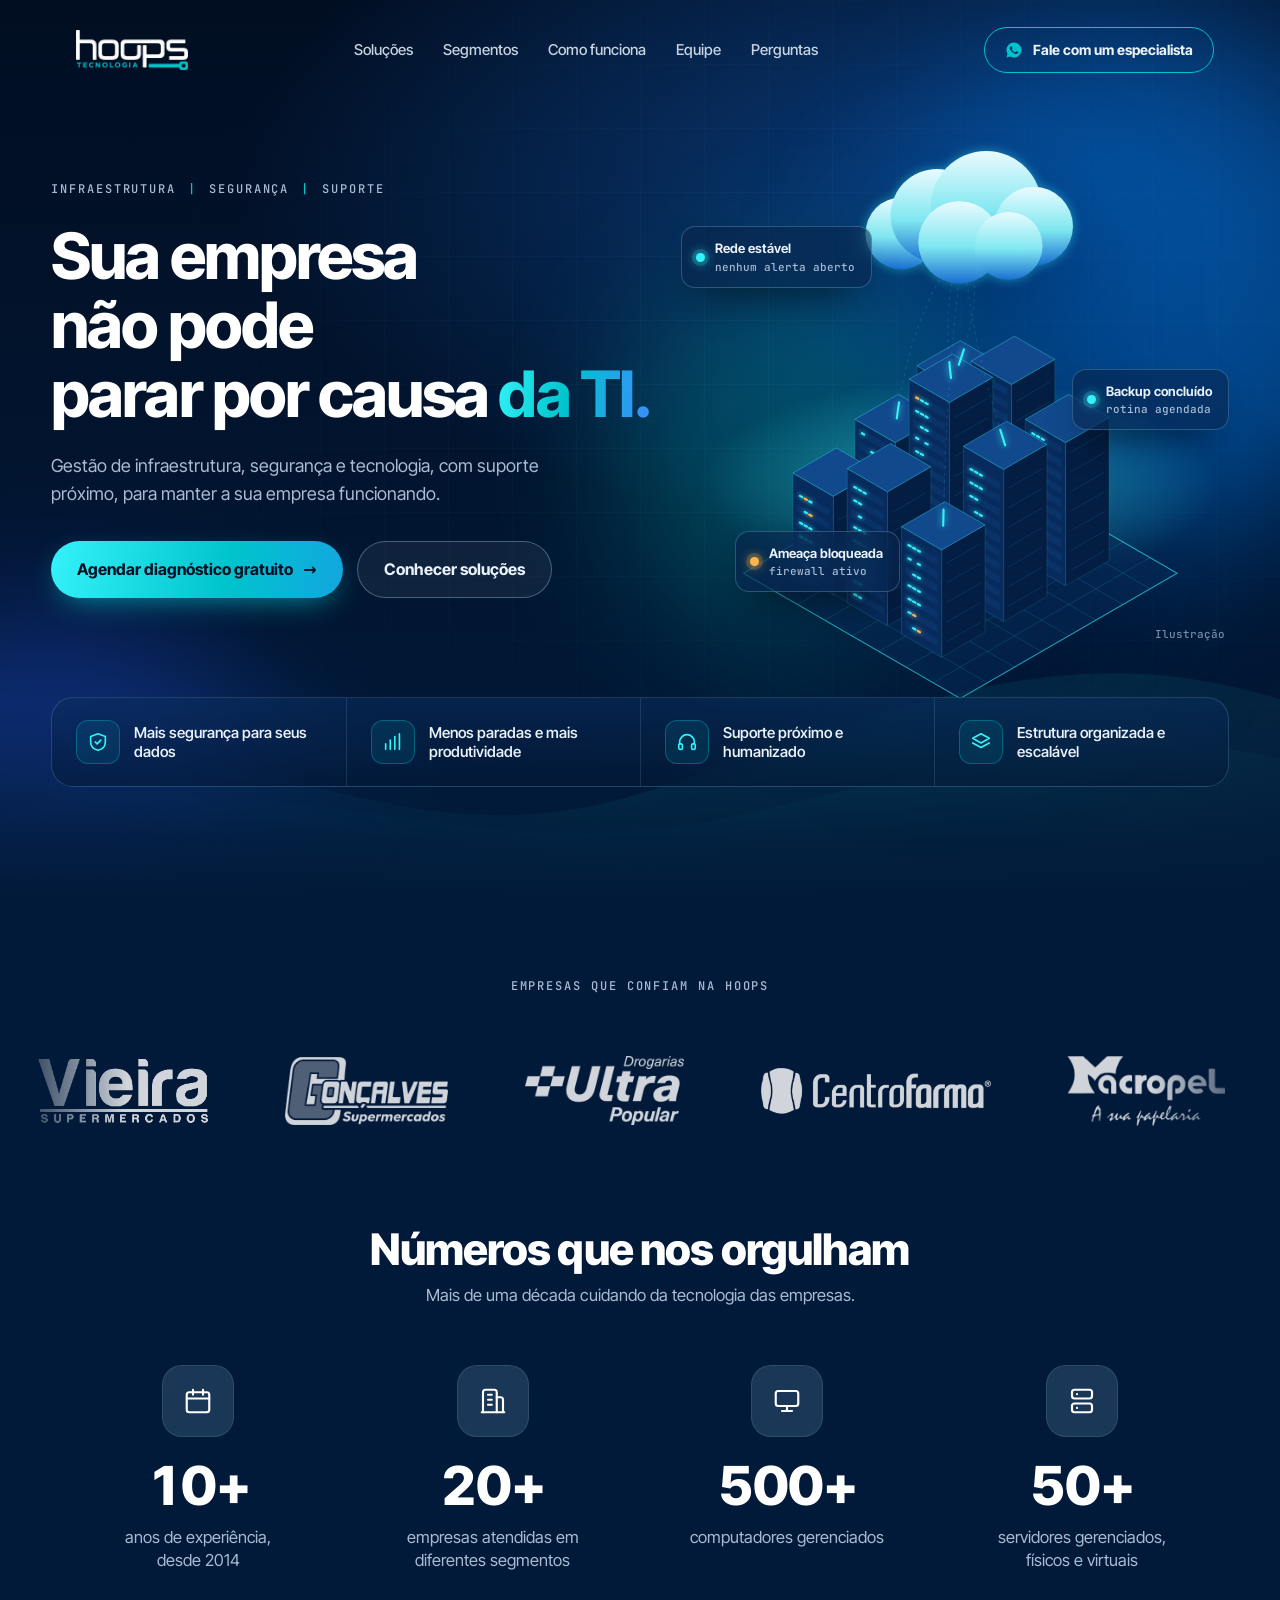
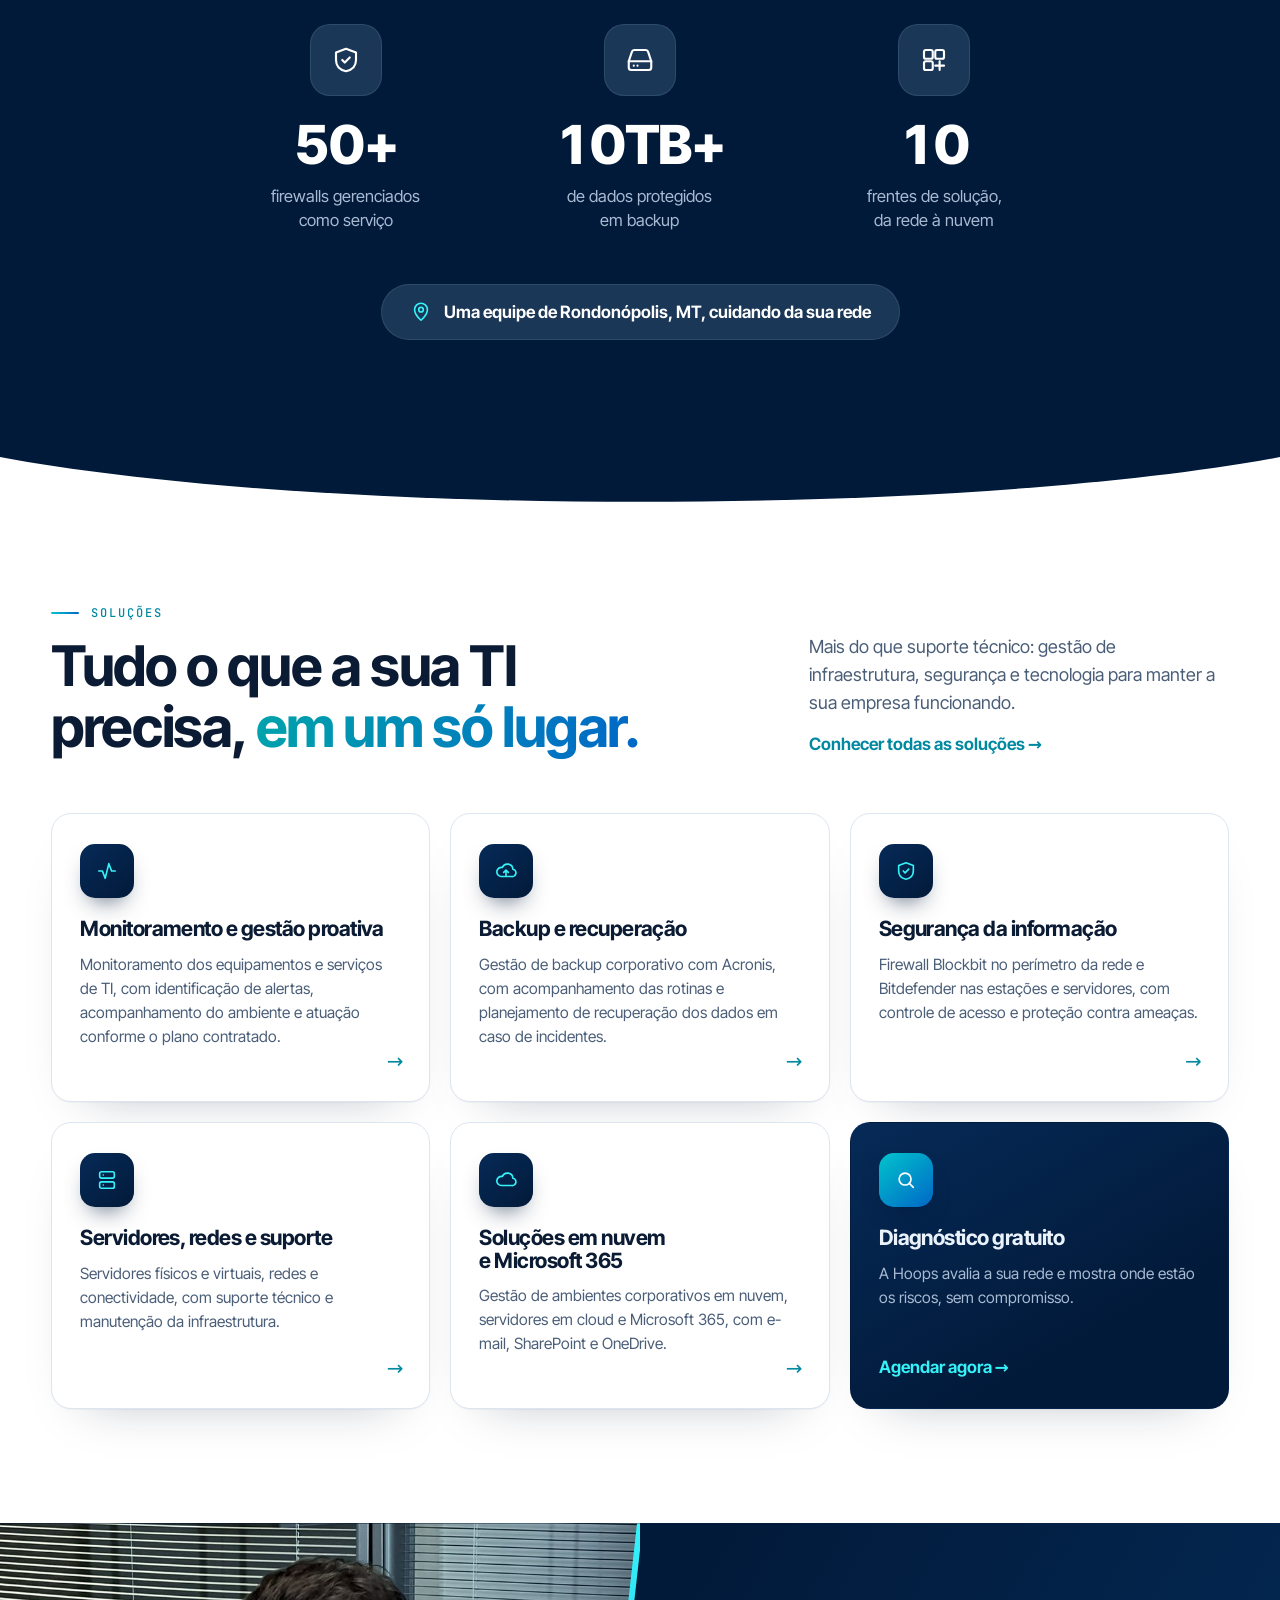
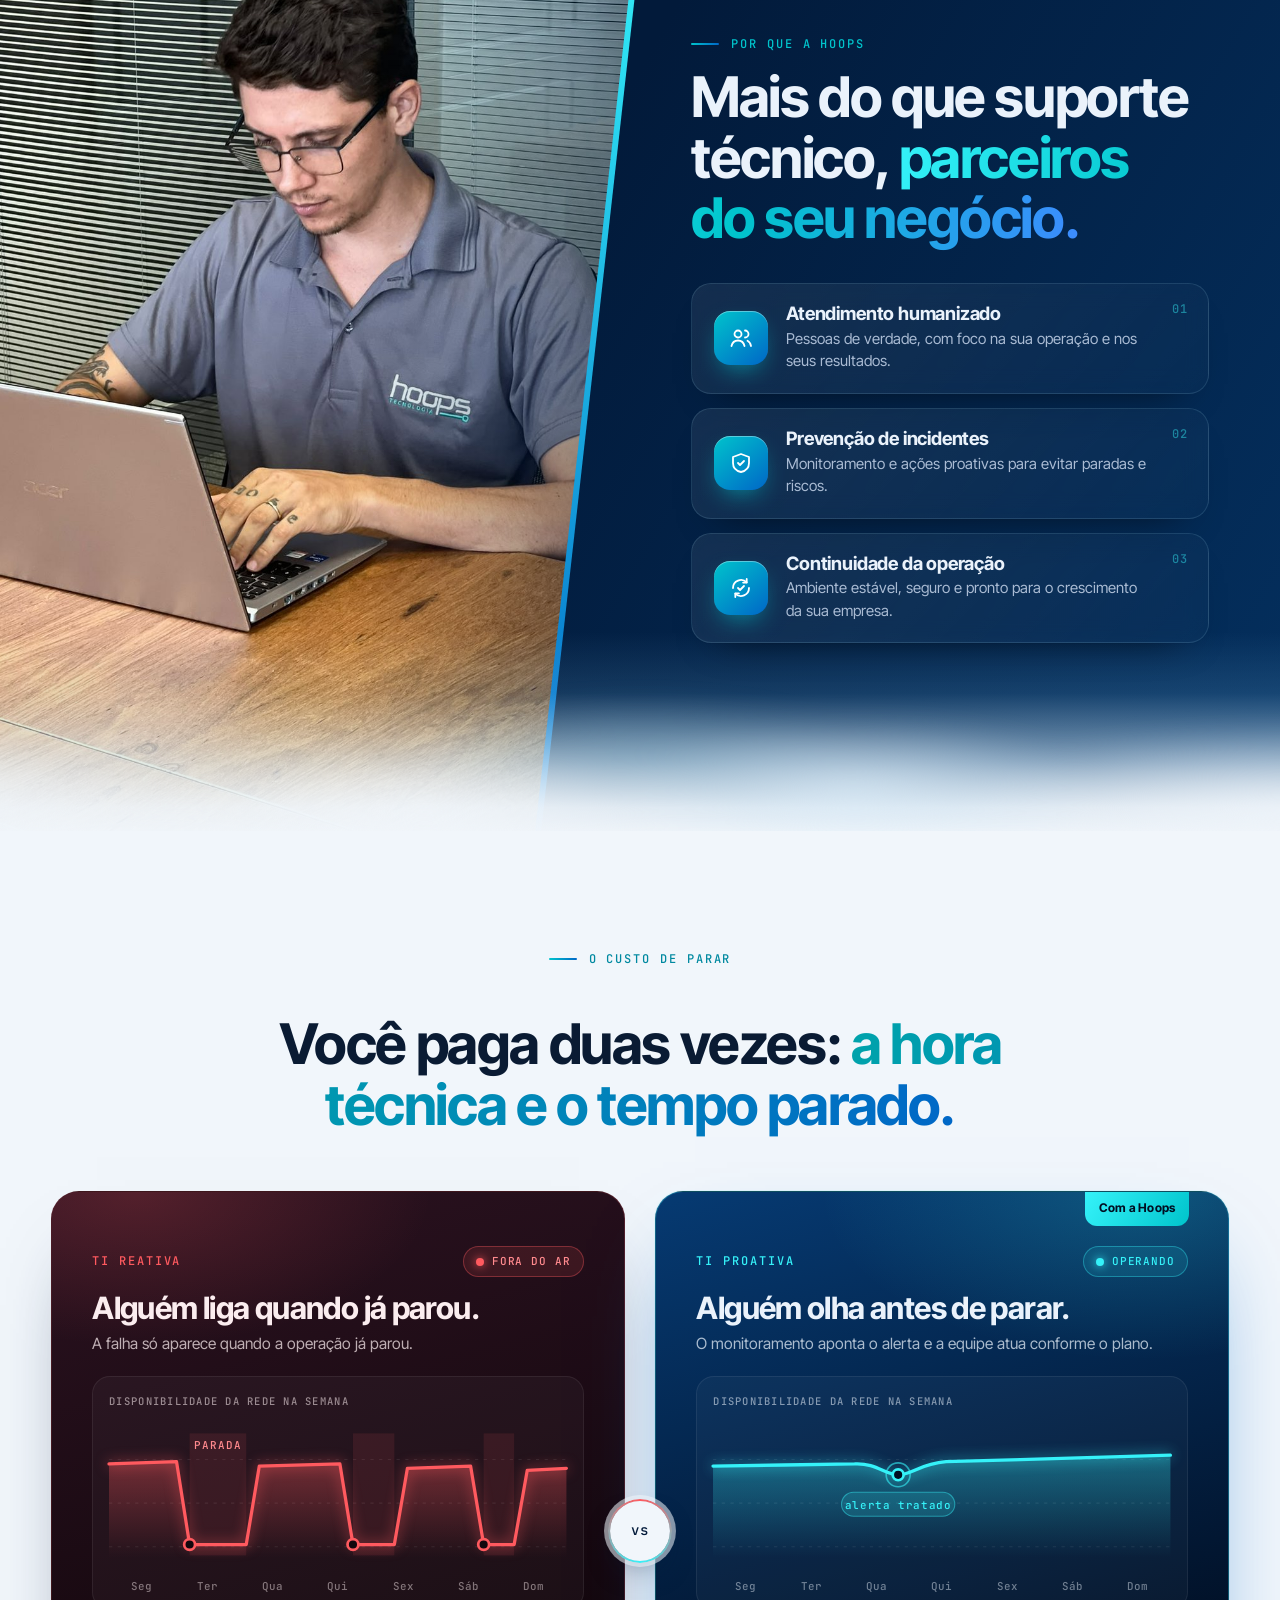
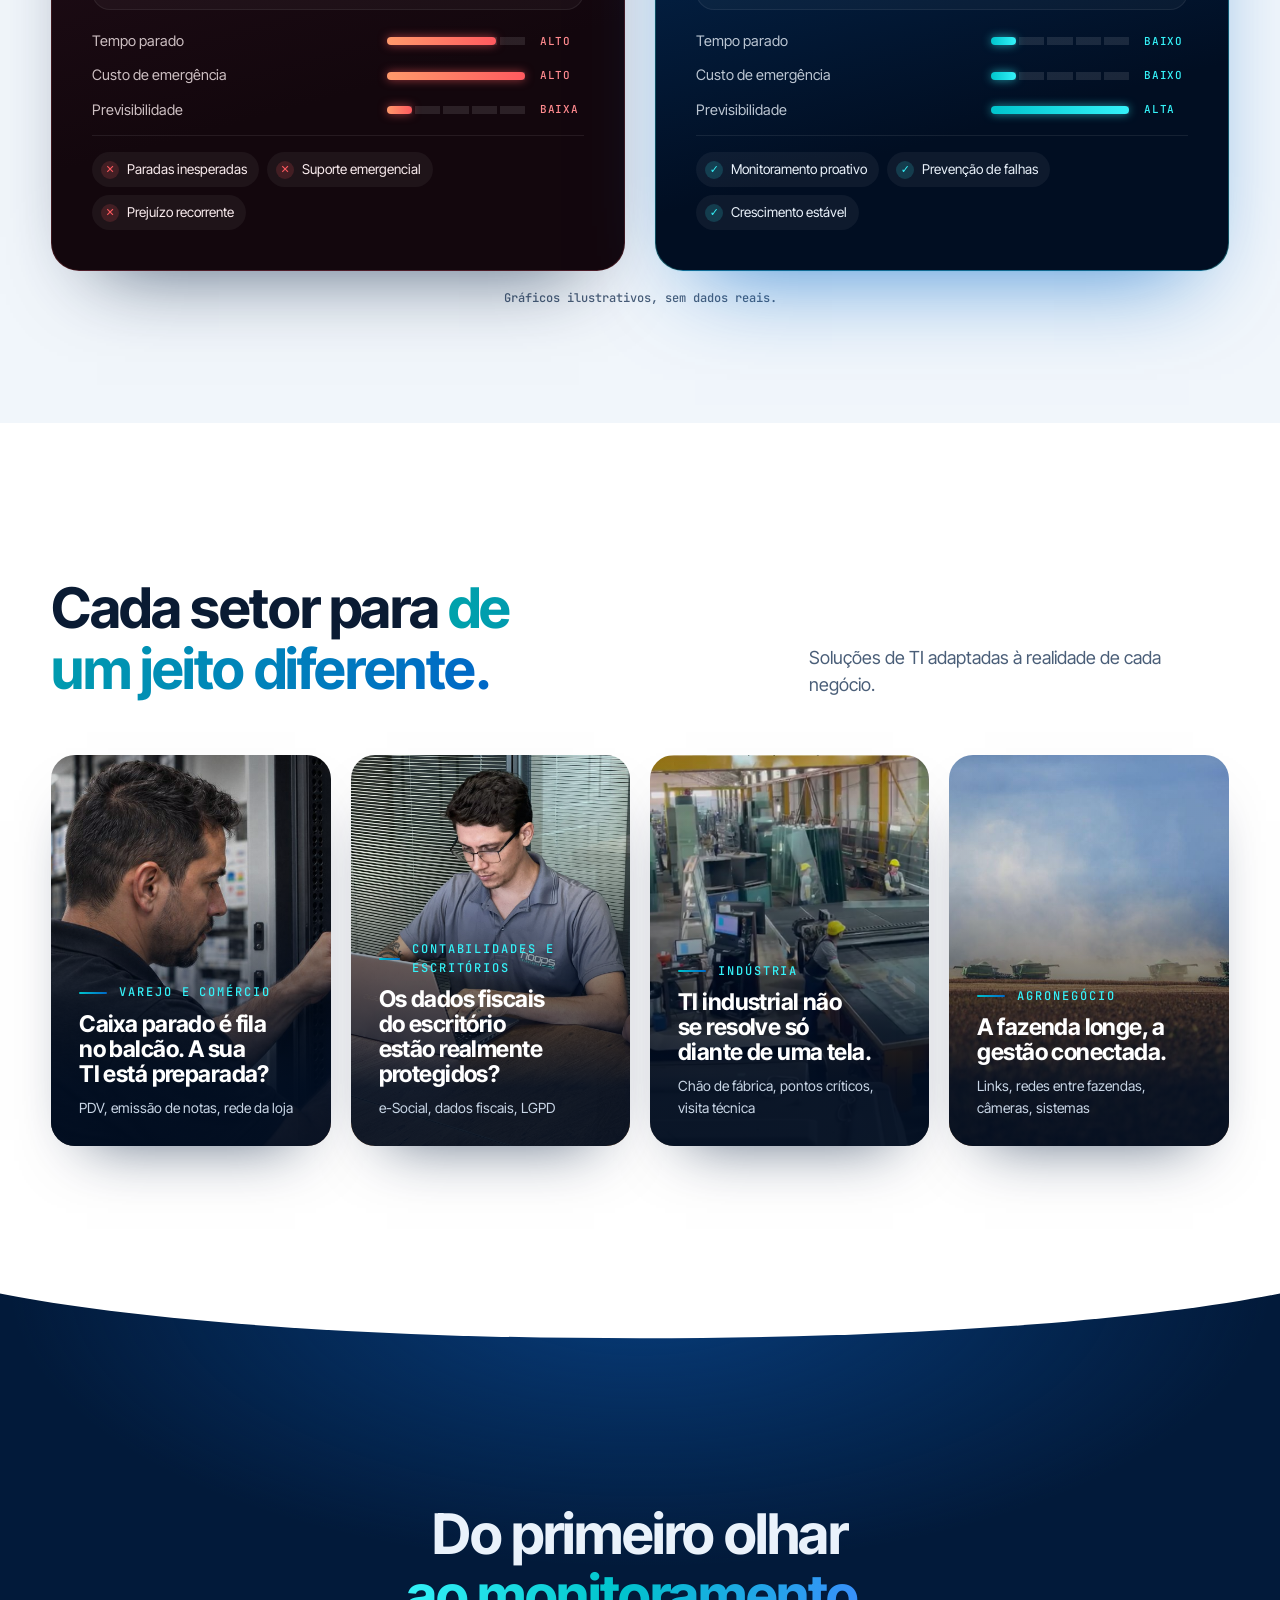
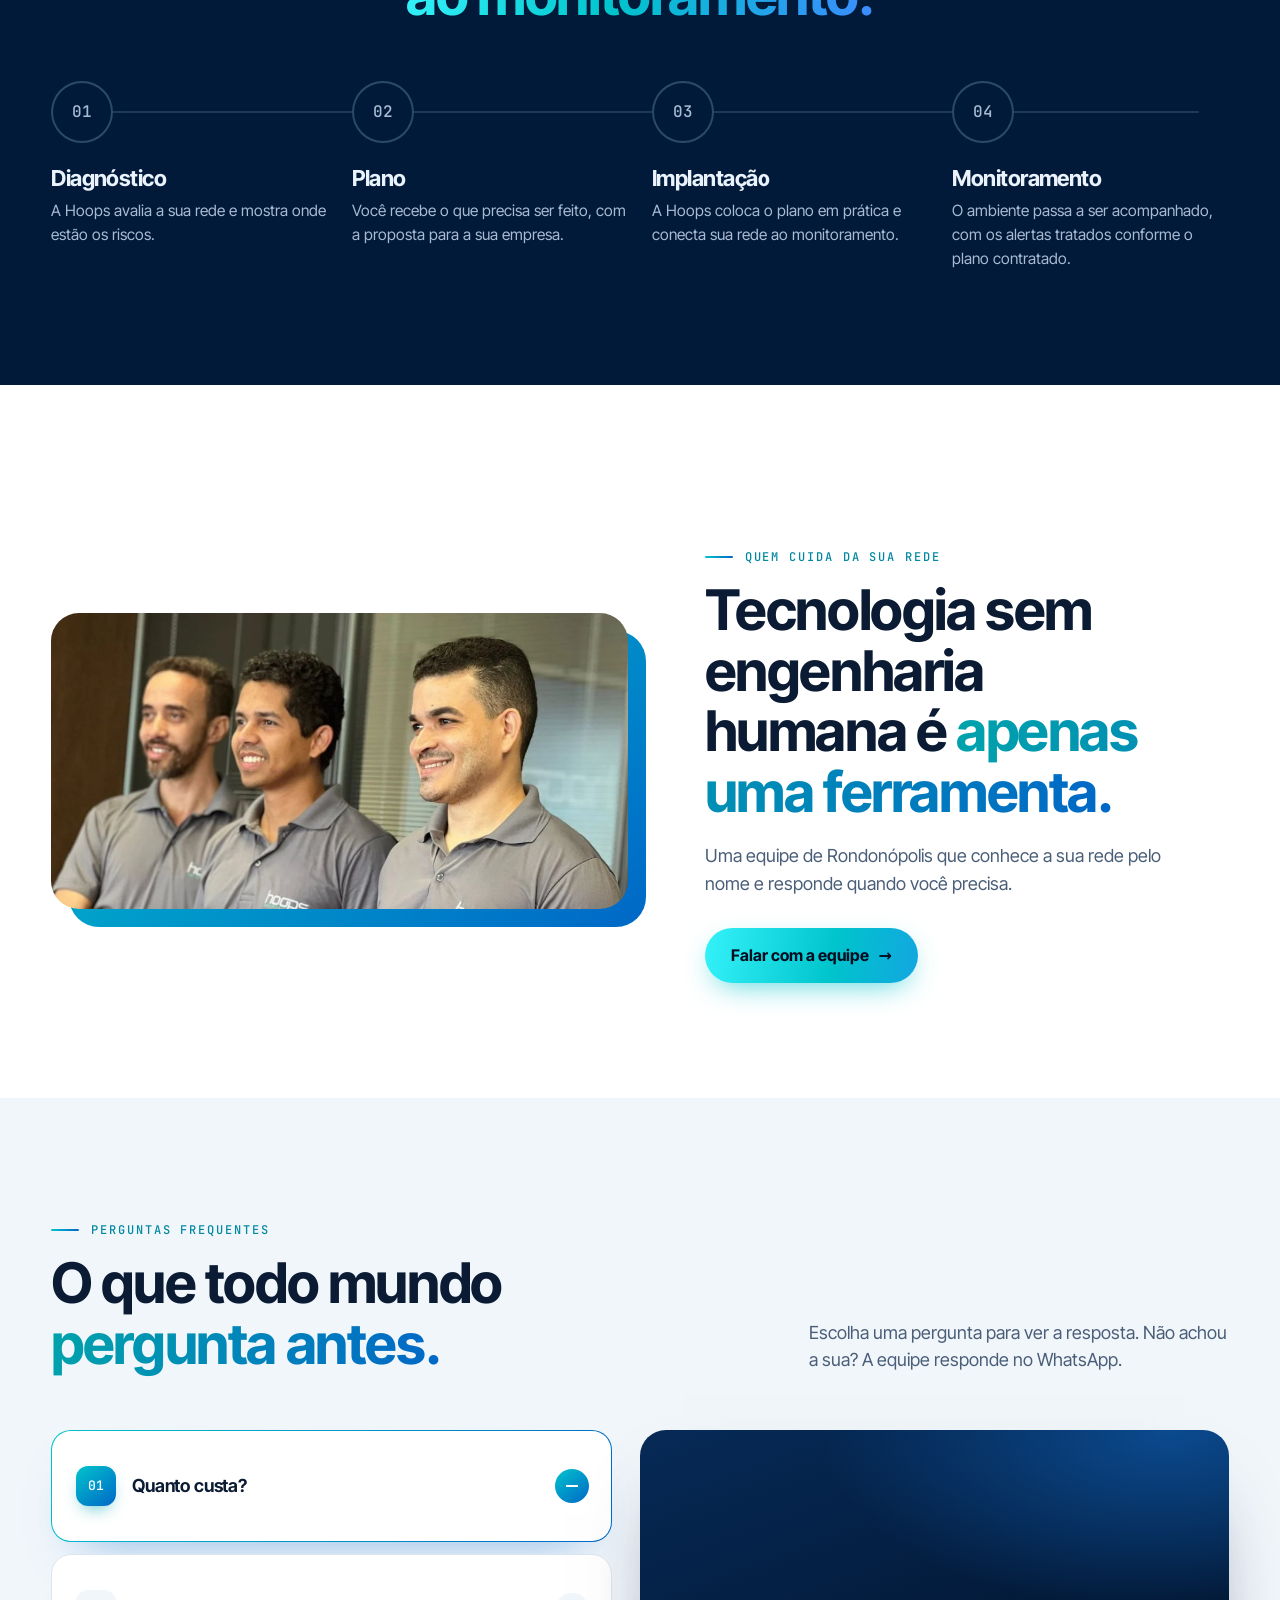
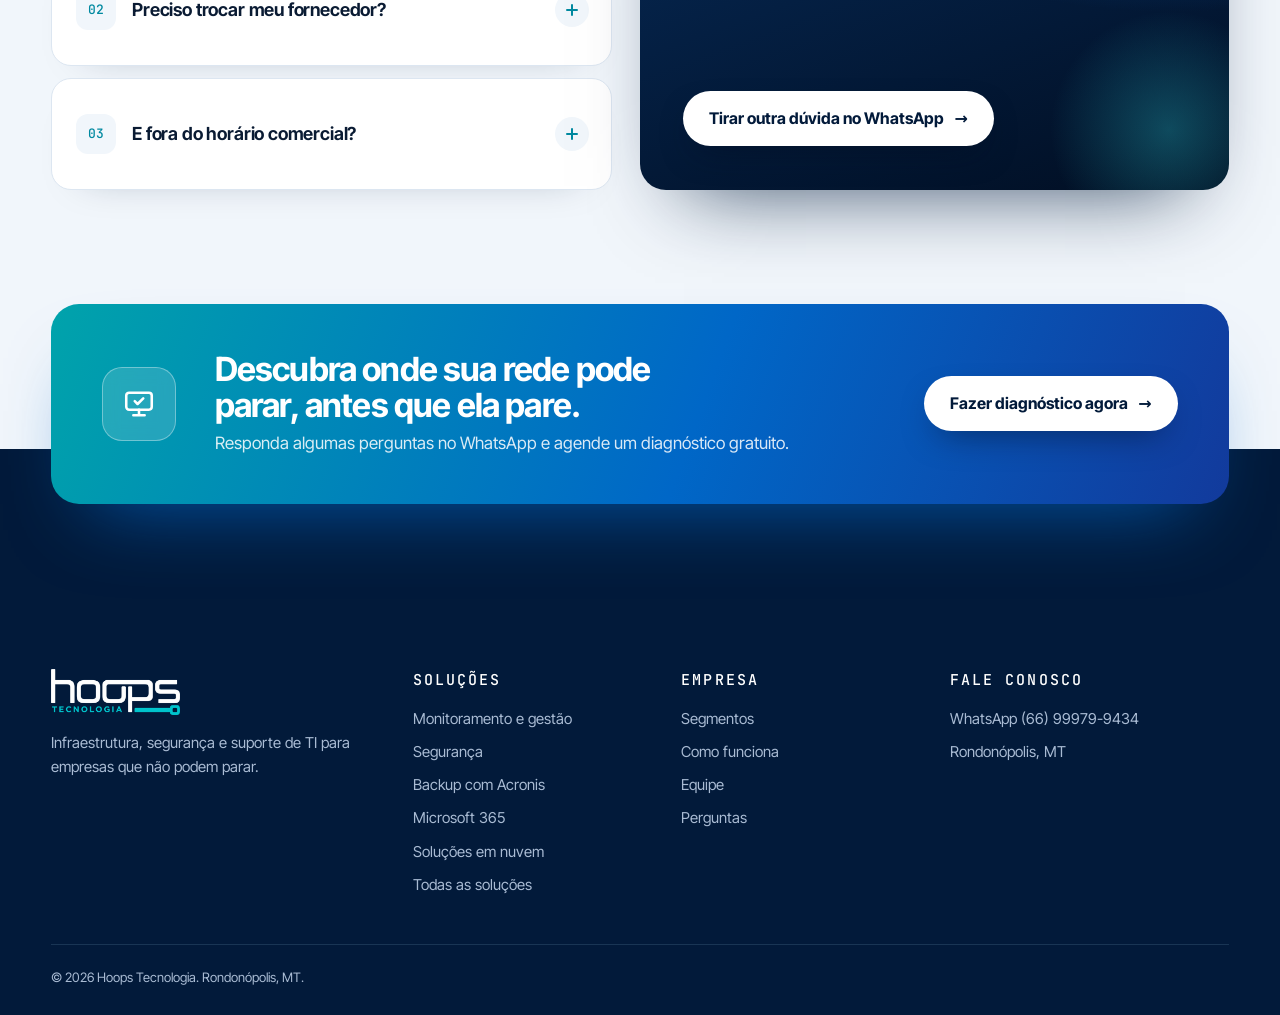
==== commit 580fabf9: "Faixa de benefícios inteira no topo e foto nova do Guilherme Co-Authored-By: Claude Opus 5.5 <norepl" ====
--- a/index.html
+++ b/index.html
@@ -23,7 +23,7 @@
   <link rel="icon" href="img/icone.png" type="image/png">
   <link rel="apple-touch-icon" href="img/icone.png">
   <link rel="preload" href="fonts/inter-tight-latin-wght-normal.woff2" as="font" type="font/woff2" crossorigin>
-  <link rel="stylesheet" href="css/v2.css?v=25">
+  <link rel="stylesheet" href="css/v2.css?v=27">
   <script>document.documentElement.classList.add('js');</script>
 </head>
 <body>
@@ -183,7 +183,7 @@
 
     <!-- 4. Parceria: divisão diagonal foto | azul -->
     <section class="parceria escuro" aria-labelledby="parceria-titulo">
-      <div class="parceria__foto" data-paralaxe-foto><img src="img/escritorio.jpg" alt="Especialista da Hoops trabalhando em um notebook" width="1080" height="640" loading="lazy" decoding="async"></div>
+      <div class="parceria__foto" data-paralaxe-foto><img src="img/escritorio.jpg" alt="Guilherme, especialista da Hoops, trabalhando em um notebook" width="1080" height="1440" loading="lazy" decoding="async"></div>
       <div class="parceria__texto">
         <p class="rotulo rv">Por que a Hoops</p>
         <h2 class="titulo rv" id="parceria-titulo">Mais do que suporte técnico, <span class="destaque">parceiros do seu negócio.</span></h2>
@@ -392,6 +392,6 @@
 
   <a class="wa-flutuante" href="https://wa.me/5566999799434?text=Ol%C3%A1!%20Vim%20do%20site%20e%20quero%20agendar%20um%20diagn%C3%B3stico%20de%20TI." target="_blank" rel="noopener" aria-label="Falar com a Hoops no WhatsApp"><svg viewBox="0 0 24 24" aria-hidden="true"><path d="M12 2a10 10 0 0 0-8.6 15.1L2 22l5-1.3A10 10 0 1 0 12 2Zm5.3 14.1c-.2.6-1.3 1.2-1.8 1.2-.5.1-1 .2-3.3-.7-2.8-1.1-4.6-4-4.7-4.2-.1-.2-1.1-1.5-1.1-2.9s.7-2 1-2.3c.2-.3.5-.3.7-.3h.5c.2 0 .4 0 .6.5l.8 2c.1.2.1.4 0 .5l-.3.5-.4.4c-.1.2-.3.3-.1.6.2.3.8 1.3 1.7 2.1 1.2 1 2.1 1.3 2.4 1.5.3.1.5.1.6-.1l.9-1.1c.2-.3.4-.2.6-.1l1.9.9c.3.1.5.2.5.3.1.2.1.7-.2 1.3Z"/></svg></a>
 
-  <script src="js/v2.js?v=25" defer></script>
+  <script src="js/v2.js?v=27" defer></script>
 </body>
 </html>
--- a/css/v2.css
+++ b/css/v2.css
@@ -834,3 +834,14 @@
 .mapa li:last-child:nth-child(even) { grid-column: auto; }
 /* Foto da parceria: sem véu azul por cima do uniforme */
 .parceria__foto::after { background: linear-gradient(90deg, rgba(2, 26, 58, 0) 55%, rgba(2, 26, 58, 0.5)); }
+
+/* Topo da home: faixa de benefícios inteira, com respiro antes da seção de clientes (19/11) */
+.hero:not(.hero--setor) .beneficios { top: 0; margin-bottom: clamp(40px, 6vh, 64px); }
+.hero:not(.hero--setor)::after { content: ''; position: absolute; left: 0; right: 0; bottom: 0; height: 22%; z-index: -1; pointer-events: none;
+  background: linear-gradient(0deg, var(--marinho) 0%, rgba(2, 26, 58, 0.85) 30%, rgba(2, 26, 58, 0) 100%); }
+/* Foto nova do Guilherme (vertical): rosto no centro do quadro */
+.parceria__foto img { object-position: 50% 6%; }
+@media (max-width: 1020px) {
+  .parceria__foto { aspect-ratio: 4 / 3.6; }
+  .parceria__foto img { object-position: 50% 6%; }
+}
